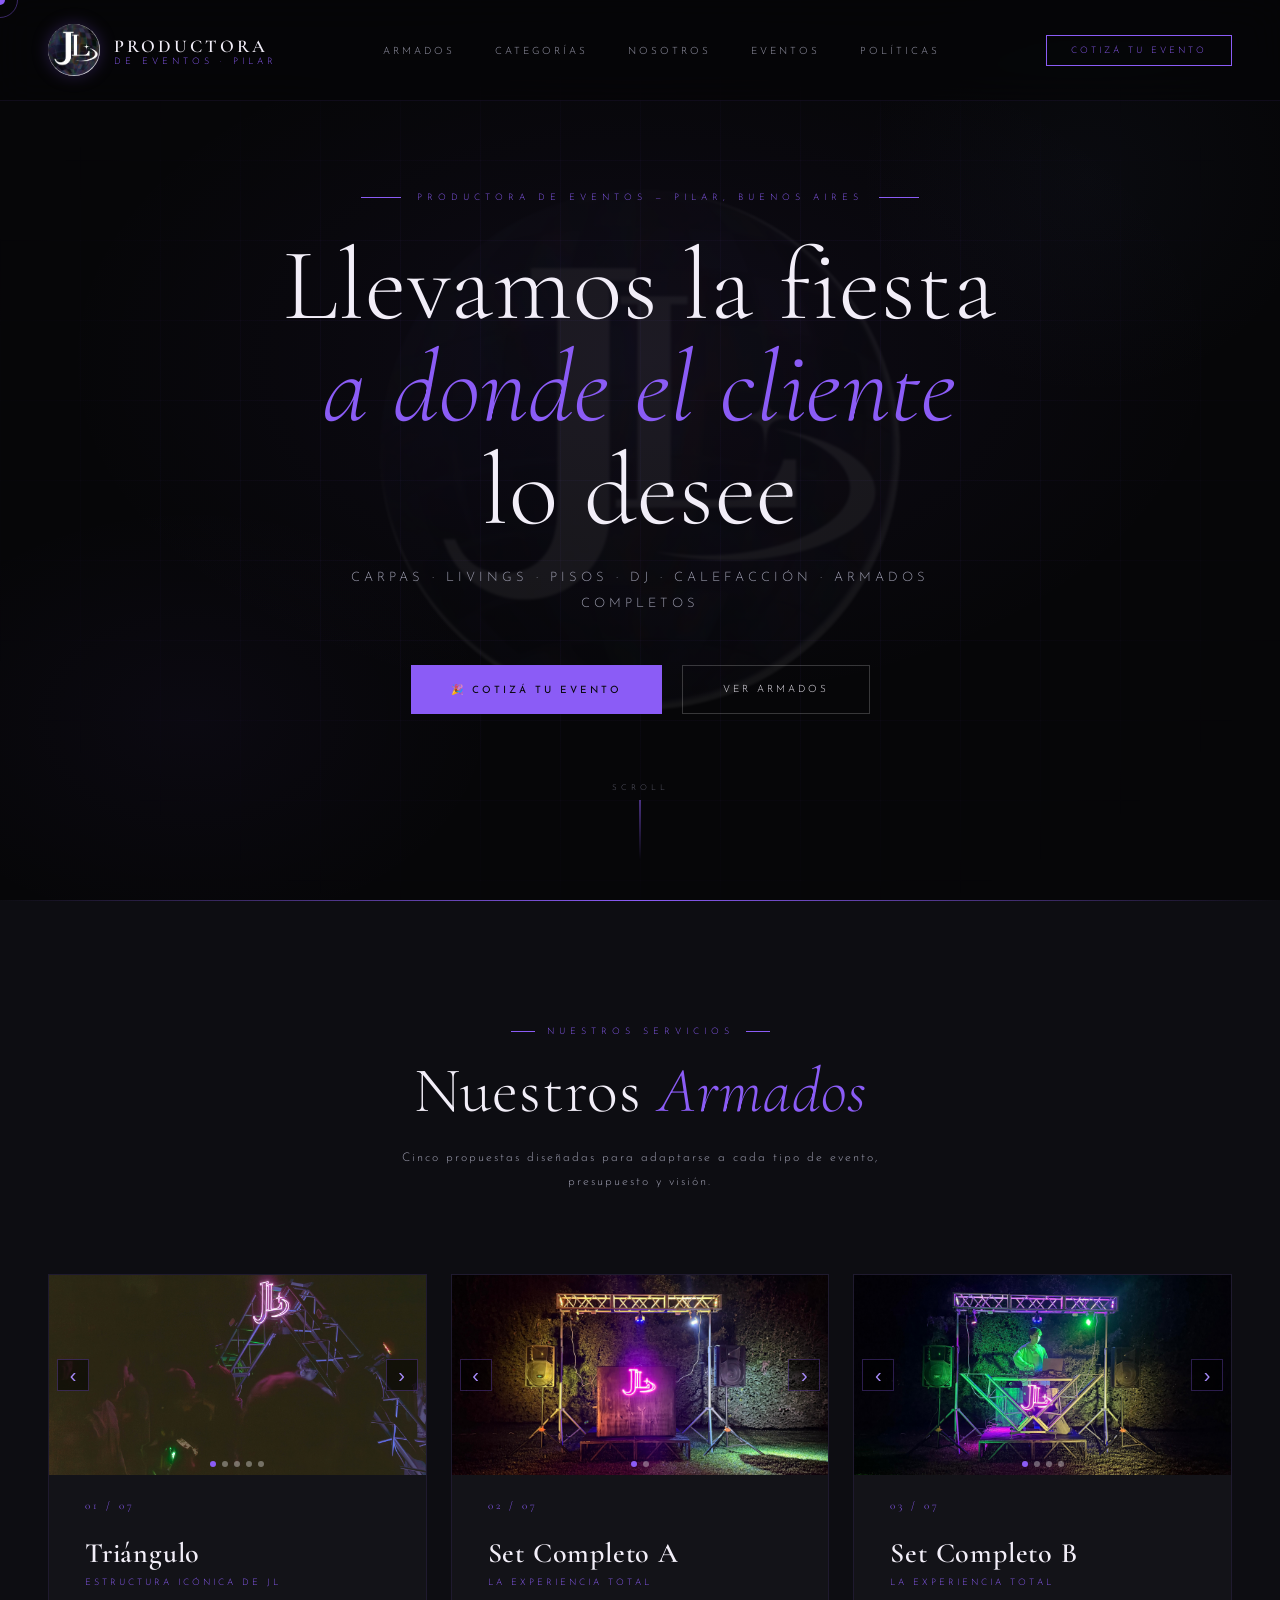
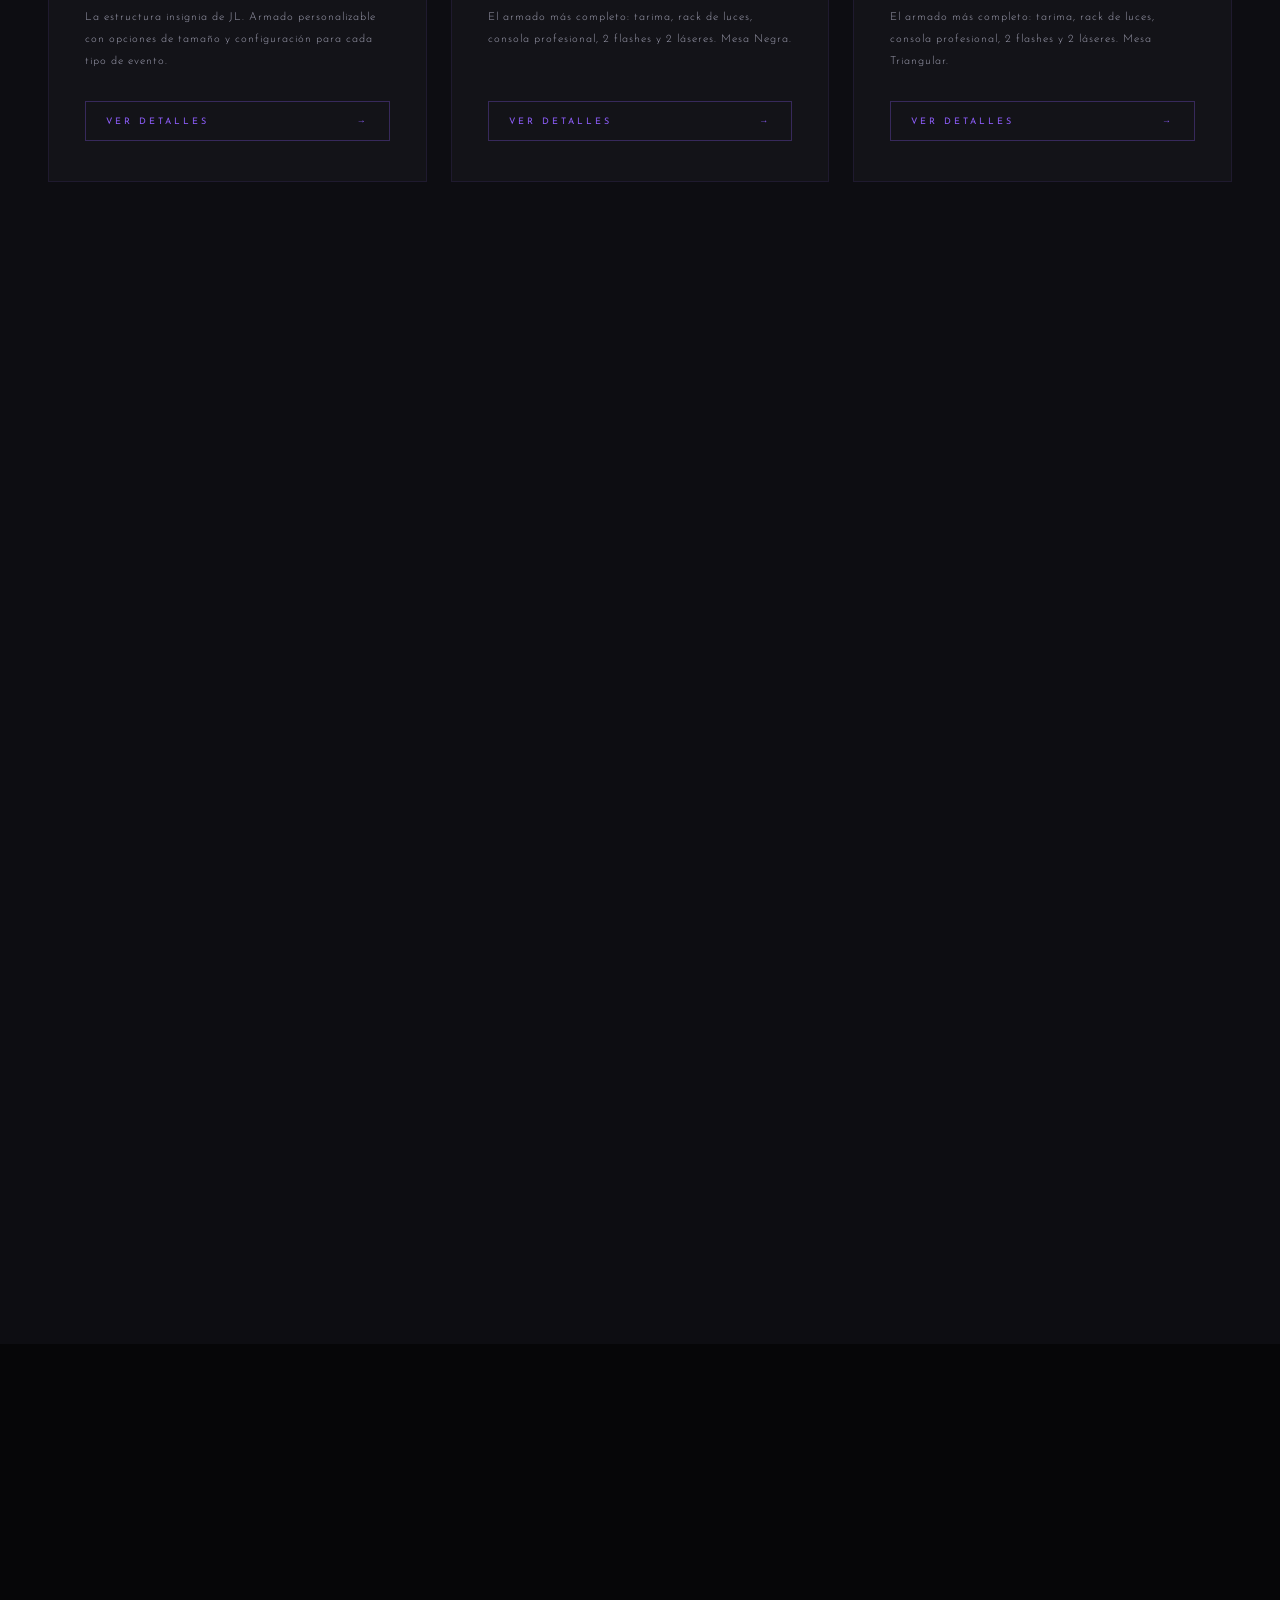
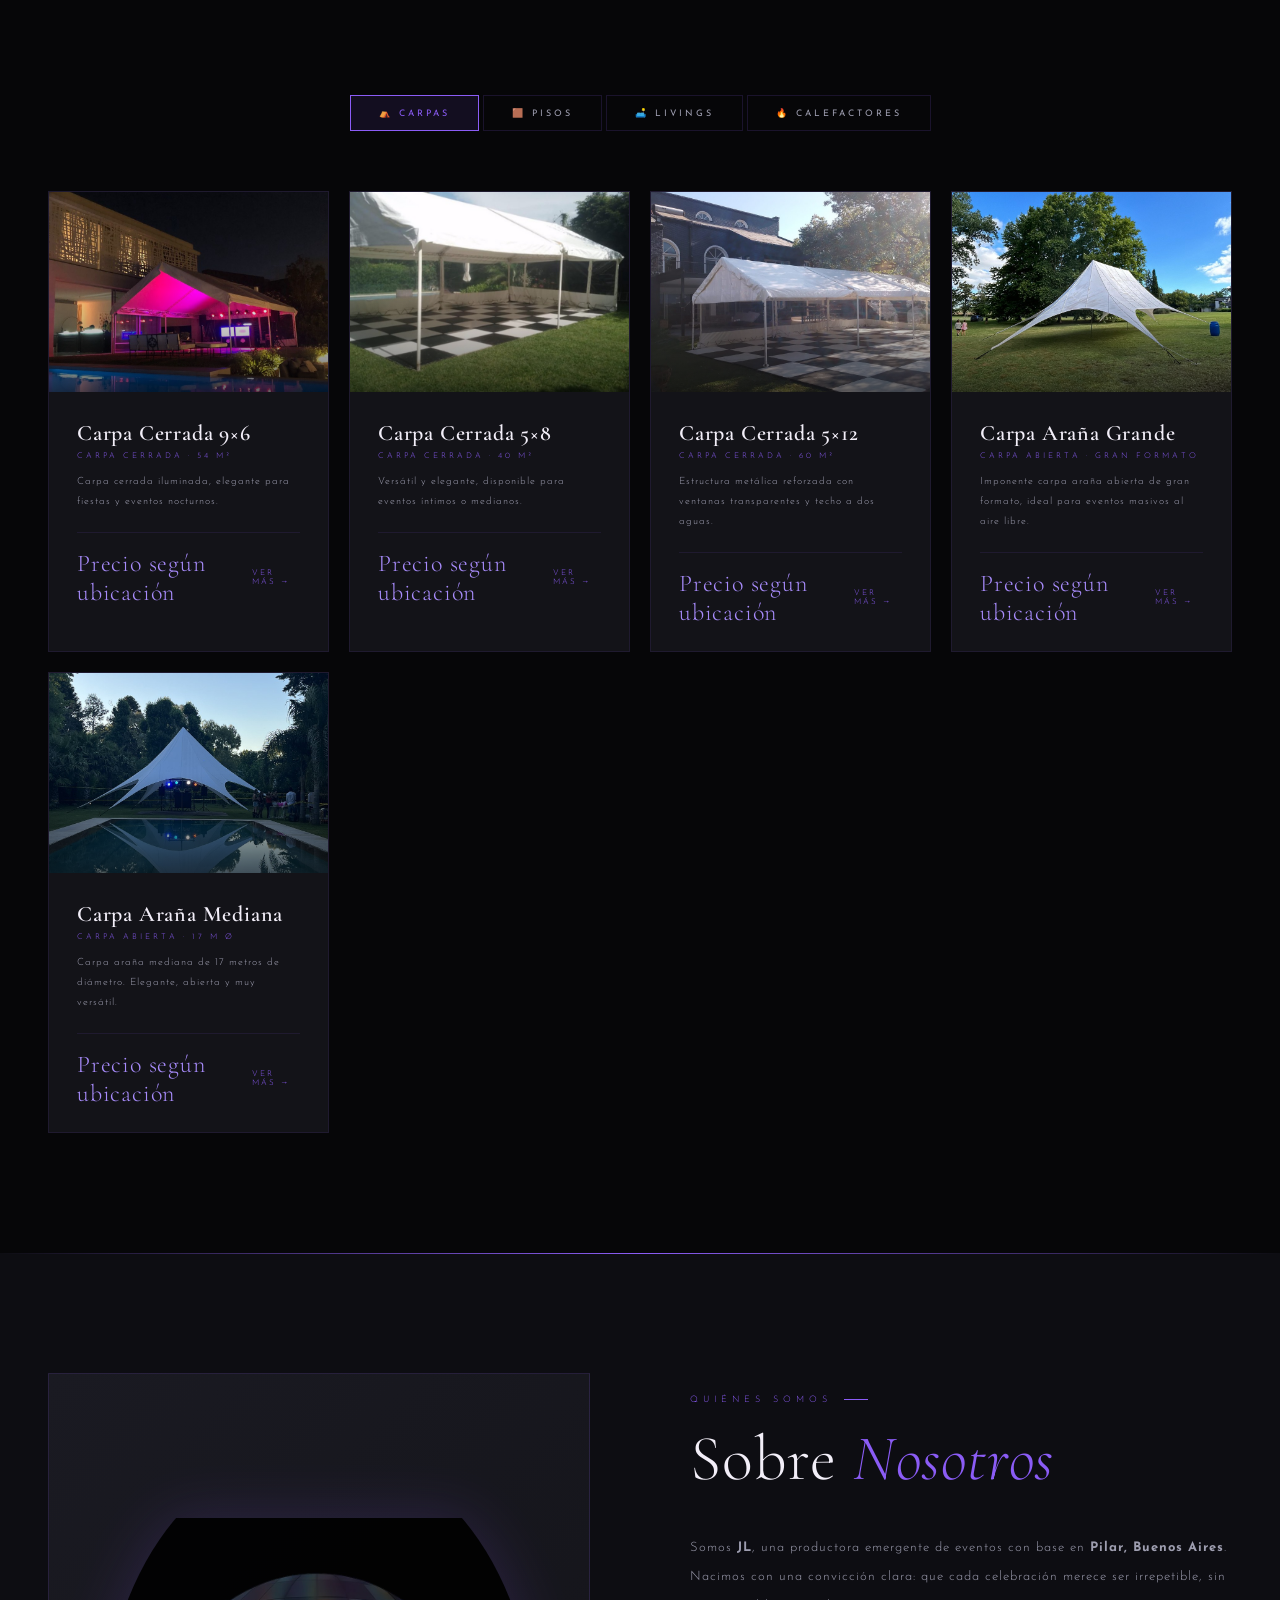
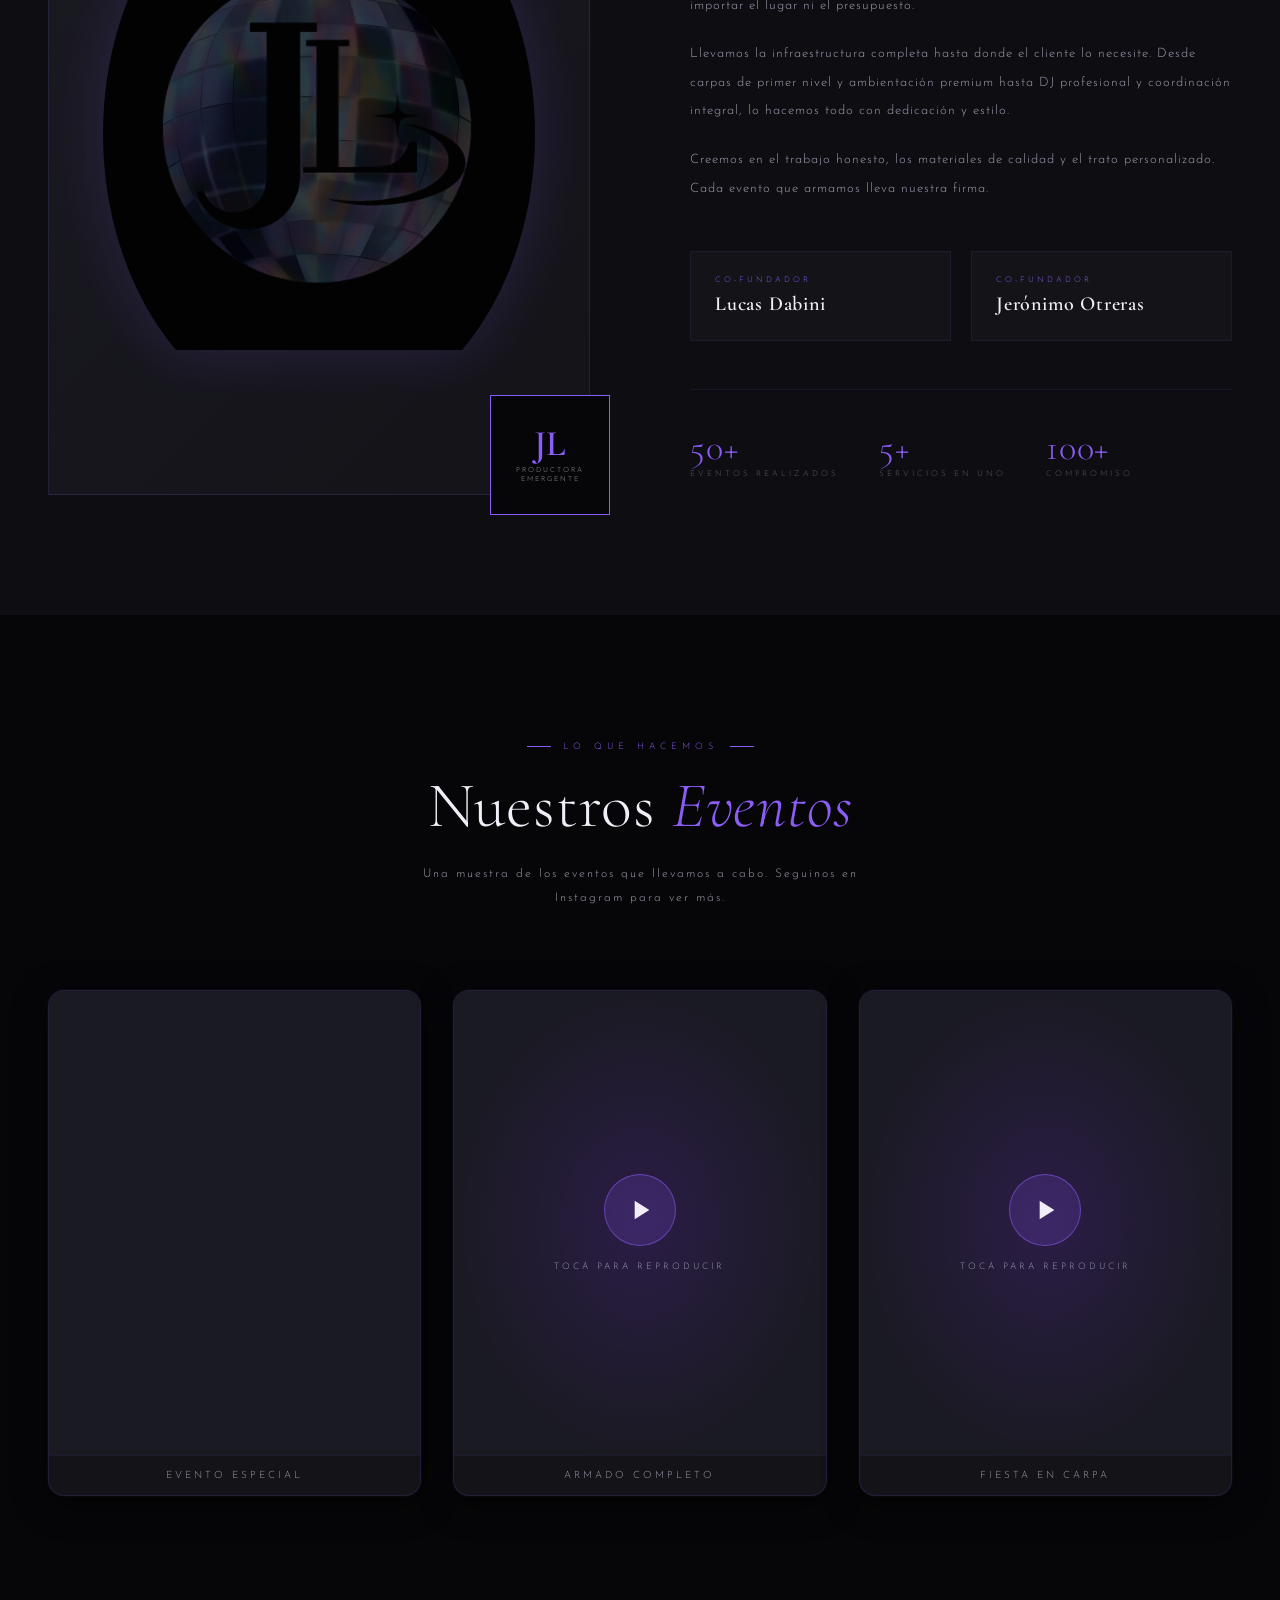
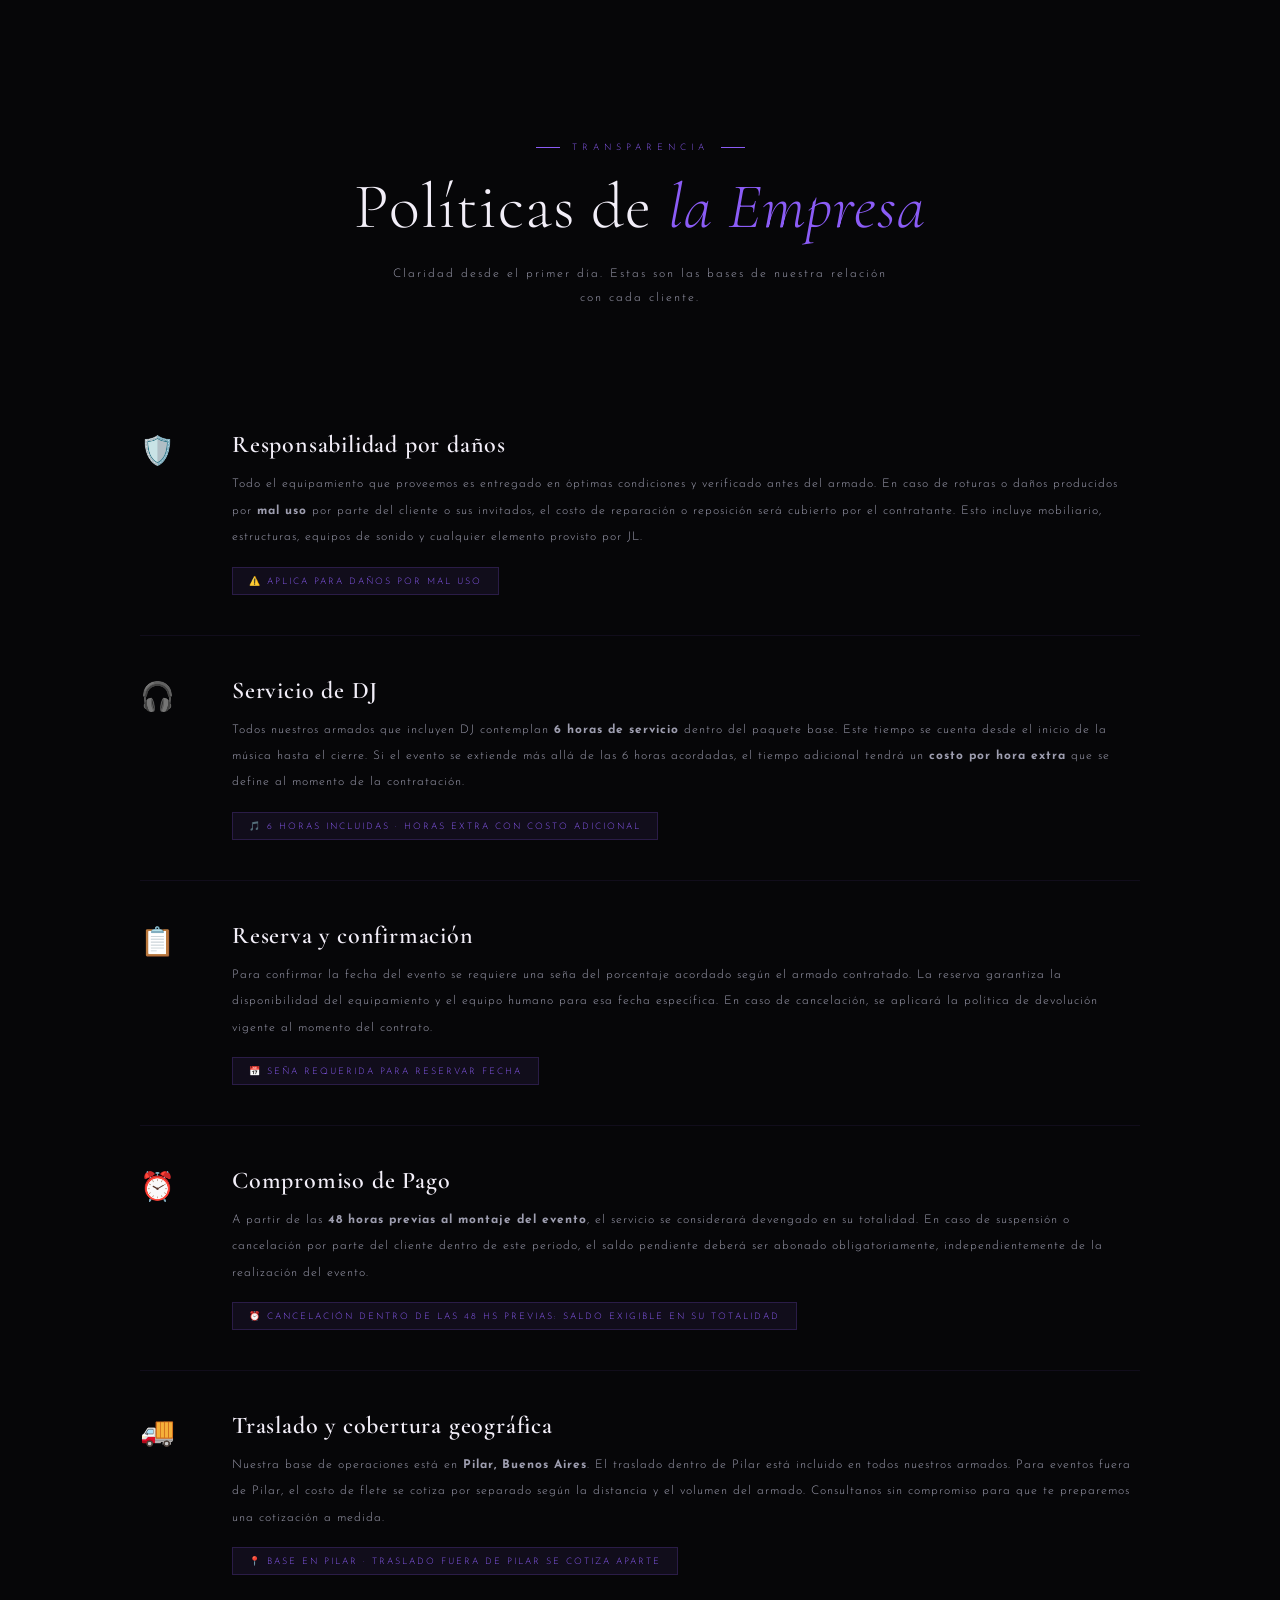
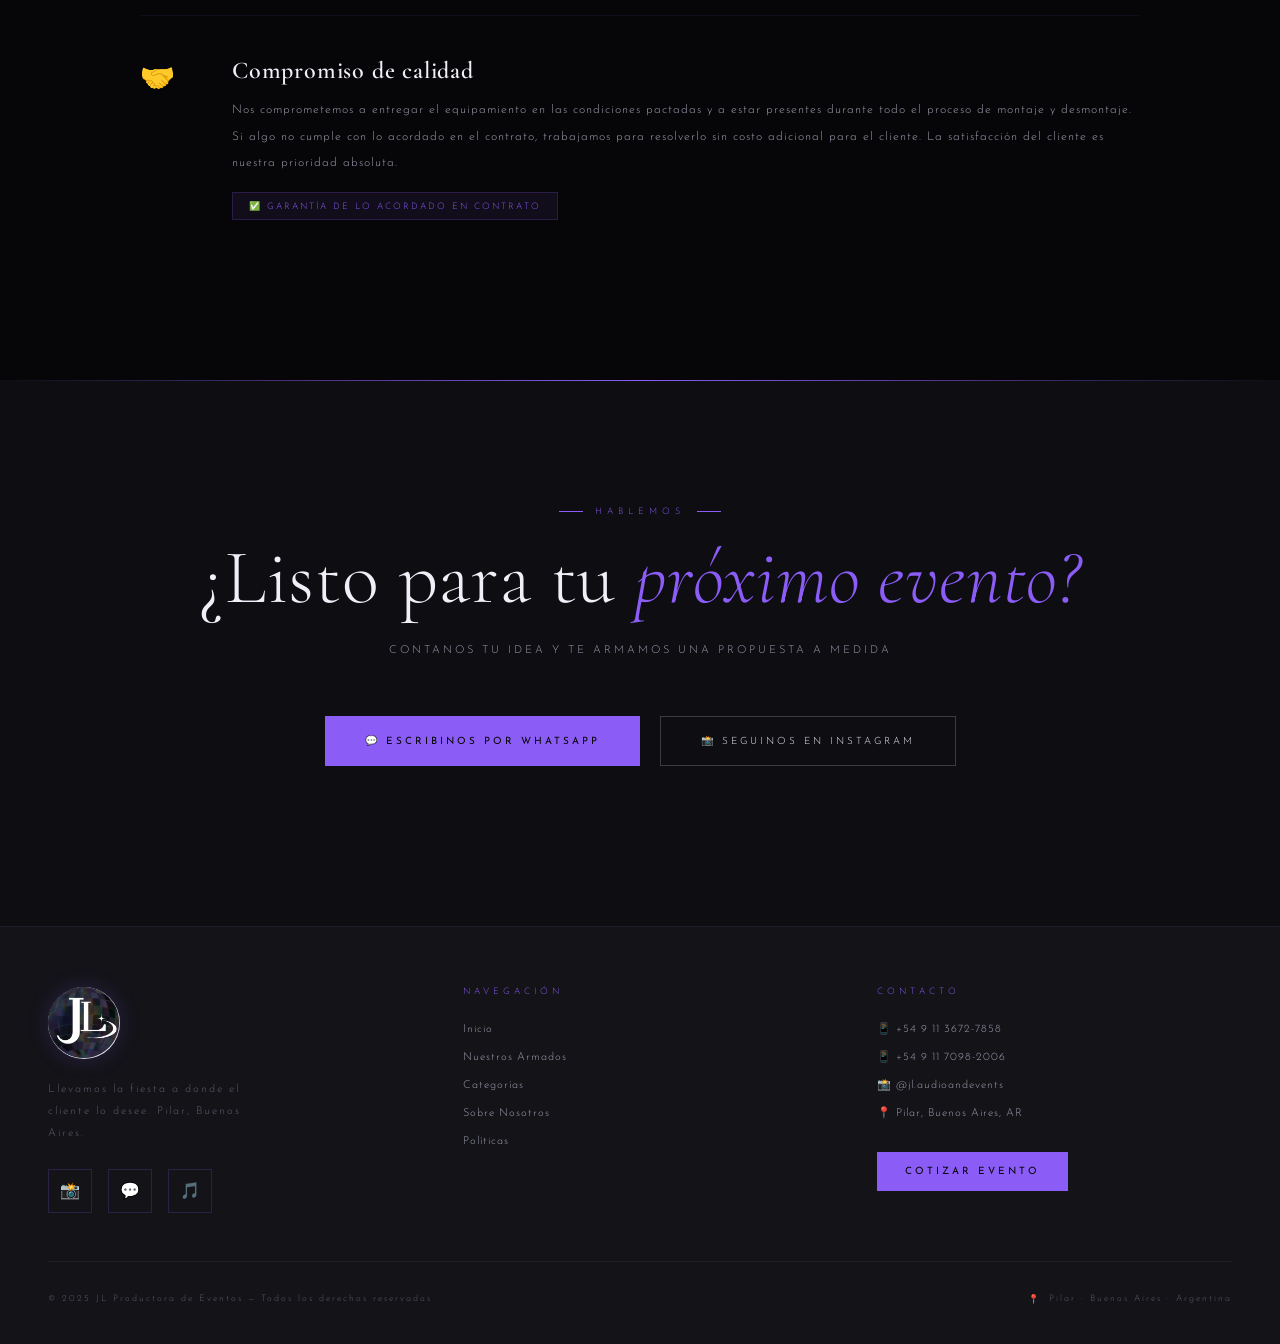
==== index.html @ 9664c076 "feat: seo optimization, sitemap generation and google verification" ====
<!DOCTYPE html>
<html lang="es">
<head>
  <meta charset="UTF-8" />
  <meta name="viewport" content="width=device-width, initial-scale=1.0" />
  <meta name="description" content="Organización de eventos en Pilar. Sonido profesional, iluminación, DJ y estructuras para fiestas inolvidables." />
  <meta name="keywords" content="productora de eventos, Pilar, Buenos Aires, carpas, DJ, living, calefactores, fiestas" />
  <meta property="og:title" content="JL Productora de Eventos | Fiestas y Sonido en Pilar" />
  <meta property="og:description" content="Organización de eventos en Pilar. Sonido profesional, iluminación, DJ y estructuras para fiestas inolvidables." />
  <meta property="og:type" content="website" />
  <meta property="og:url" content="https://jlaudioandevents.com/" />
  <meta property="og:image" content="https://jlaudioandevents.com/img/og-preview.jpg" />
  <meta property="og:image:width" content="1200" />
  <meta property="og:image:height" content="630" />
  <meta name="twitter:card" content="summary_large_image" />
  <meta name="twitter:image" content="https://jlaudioandevents.com/img/og-preview.jpg" />
  <meta name="google-site-verification" content="Pouq21PwUODAIRQcYSTNhuQOca0n02XC1f" />
  <title>JL Productora de Eventos | Fiestas y Sonido en Pilar</title>
  <!-- Google tag (gtag.js) -->
  <script async src="https://www.googletagmanager.com/gtag/js?id=G-D04KGLCH8K"></script>
  <script>
    window.dataLayer = window.dataLayer || [];
    function gtag(){dataLayer.push(arguments);}
    gtag('js', new Date());
    gtag('config', 'G-D04KGLCH8K');
  </script>
  <link rel="stylesheet" href="css/styles.css" />
  <link rel="icon" type="image/svg+xml" href="data:image/svg+xml,<svg xmlns='http://www.w3.org/2000/svg' viewBox='0 0 100 100'><text y='.9em' font-size='90'>🎊</text></svg>" />
</head>
<body>

  <!-- CURSOR -->
  <div class="cursor" aria-hidden="true"></div>
  <div class="cursor-follower" aria-hidden="true"></div>

  <!-- MOBILE MENU -->
  <nav class="mobile-menu" id="mobile-menu" role="navigation" aria-label="Menú móvil">
    <a href="#armados">Armados</a>
    <a href="#categorias">Categorías</a>
    <a href="#about">Nosotros</a>
    <a href="#eventos">Eventos</a>
    <a href="#politicas">Políticas</a>
    <a href="#contacto">Contacto</a>
  </nav>

  <!-- NAV -->
  <nav role="navigation" aria-label="Navegación principal">
    <a href="#hero" class="nav-logo" aria-label="JL Productora - Inicio">
      <img src="img/logo.png" alt="JL Productora de Eventos" class="nav-logo-img" />
      <div class="logo-text">
        <span>Productora</span>
        <span>de eventos · Pilar</span>
      </div>
    </a>
    <ul class="nav-links" role="list">
      <li><a href="#armados">Armados</a></li>
      <li><a href="#categorias">Categorías</a></li>
      <li><a href="#about">Nosotros</a></li>
      <li><a href="#eventos">Eventos</a></li>
      <li><a href="#politicas">Políticas</a></li>
    </ul>
    <a href="https://wa.me/5491136727858?text=Hola%20Lucas%2C%20quiero%20consultar%20sobre%20sus%20servicios"
       target="_blank" rel="noopener noreferrer"
       class="nav-cta"
       aria-label="Contactar por WhatsApp">
      Cotizá tu evento
    </a>
    <button class="hamburger" id="hamburger" aria-label="Abrir menú" aria-expanded="false">
      <span></span>
      <span></span>
      <span></span>
    </button>
  </nav>

  <!-- ===== HERO ===== -->
  <section id="hero" role="banner">
    <div class="hero-bg" aria-hidden="true"></div>
    <div class="hero-grid" aria-hidden="true"></div>
    <div class="hero-logo-orb" aria-hidden="true">
      <img src="img/logo.png" alt="" />
    </div>
    <div class="hero-content">
      <div class="hero-eyebrow" aria-label="Productora de Eventos — Pilar, Buenos Aires">
        Productora de Eventos — Pilar, Buenos Aires
      </div>
      <h1 class="hero-title">
        Llevamos la fiesta
        <em>a donde el cliente</em>
        lo desee
      </h1>
      <p class="hero-subtitle">
        Carpas · Livings · Pisos · DJ · Calefacción · Armados completos
      </p>
      <div class="hero-actions">
        <a href="https://wa.me/5491136727858?text=Hola%20Lucas%2C%20quiero%20cotizar%20un%20evento"
           target="_blank" rel="noopener noreferrer"
           class="btn-primary"
           aria-label="Cotizar mi evento por WhatsApp">
          <span>🎉 Cotizá tu evento</span>
        </a>
        <a href="#armados" class="btn-secondary" aria-label="Ver nuestros armados">
          <span>Ver armados</span>
        </a>
      </div>
    </div>
    <div class="hero-scroll" aria-hidden="true">
      <span>Scroll</span>
      <div class="scroll-line"></div>
    </div>
  </section>

  <!-- ===== ARMADOS ===== -->
  <section id="armados" aria-labelledby="armados-title">
    <div class="section-header reveal">
      <div class="section-tag" aria-hidden="true">Nuestros servicios</div>
      <h2 class="section-title" id="armados-title">
        Nuestros <em>Armados</em>
      </h2>
      <p class="section-desc">
        Cinco propuestas diseñadas para adaptarse a cada tipo de evento, presupuesto y visión.
      </p>
    </div>
    <div class="armados-grid" id="armados-grid" role="list">
      <!-- JS renderiza las cards -->
    </div>
  </section>

  <!-- ===== CATEGORIAS ===== -->
  <section id="categorias" aria-labelledby="categorias-title">
    <div class="section-header reveal">
      <div class="section-tag" aria-hidden="true">Infraestructura</div>
      <h2 class="section-title" id="categorias-title">
        Nuestras <em>Categorías</em>
      </h2>
      <p class="section-desc">
        Equipamiento de primera línea para cada necesidad de tu evento.
      </p>
    </div>

    <div class="categorias-tabs" role="tablist" aria-label="Categorías de productos">
      <button class="cat-tab active" data-target="panel-carpas" role="tab" aria-selected="true" aria-controls="panel-carpas">
        ⛺ Carpas
      </button>
      <button class="cat-tab" data-target="panel-pisos" role="tab" aria-selected="false" aria-controls="panel-pisos">
        🟫 Pisos
      </button>
      <button class="cat-tab" data-target="panel-livings" role="tab" aria-selected="false" aria-controls="panel-livings">
        🛋️ Livings
      </button>
      <button class="cat-tab" data-target="panel-calefactores" role="tab" aria-selected="false" aria-controls="panel-calefactores">
        🔥 Calefactores
      </button>
    </div>

    <!-- Carpas -->
    <div class="cat-panel active" id="panel-carpas" role="tabpanel" aria-labelledby="tab-carpas">
      <div class="carpas-grid" id="carpas-grid" role="list">
        <!-- JS renderiza -->
      </div>
    </div>

    <!-- Pisos -->
    <div class="cat-panel" id="panel-pisos" role="tabpanel" aria-labelledby="tab-pisos">
      <div class="cat-grid-simple" id="pisos-grid" role="list">
        <!-- JS renderiza -->
      </div>
    </div>

    <!-- Livings -->
    <div class="cat-panel" id="panel-livings" role="tabpanel" aria-labelledby="tab-livings">
      <div class="cat-grid-simple" id="livings-grid" role="list">
        <!-- JS renderiza -->
      </div>
    </div>

    <!-- Calefactores -->
    <div class="cat-panel" id="panel-calefactores" role="tabpanel" aria-labelledby="tab-calefactores">
      <div class="cat-grid-simple" id="calefactores-grid" role="list">
        <!-- JS renderiza -->
      </div>
    </div>
  </section>

  <!-- ===== ABOUT ===== -->
  <section id="about" aria-labelledby="about-title">
    <div class="about-container">
      <div class="about-visual reveal">
        <div class="about-frame">
          <img src="img/logo_about.png" alt="JL Productora de Eventos" class="about-logo-img" />
        </div>
        <div class="about-badge" aria-label="Productora emergente">
          <div class="about-badge-num">JL</div>
          <div class="about-badge-text">Productora<br>Emergente</div>
        </div>
      </div>

      <div class="about-content">
        <div class="section-header reveal">
          <div class="section-tag">Quiénes somos</div>
          <h2 class="section-title" id="about-title">
            Sobre <em>Nosotros</em>
          </h2>
        </div>

        <p class="about-text reveal">
          Somos <strong>JL</strong>, una productora emergente de eventos con base en
          <strong>Pilar, Buenos Aires</strong>. Nacimos con una convicción clara: que cada celebración merece
          ser irrepetible, sin importar el lugar ni el presupuesto.
        </p>
        <p class="about-text reveal">
          Llevamos la infraestructura completa hasta donde el cliente lo necesite. Desde carpas de primer nivel
          y ambientación premium hasta DJ profesional y coordinación integral, lo hacemos todo con dedicación y estilo.
        </p>
        <p class="about-text reveal">
          Creemos en el trabajo honesto, los materiales de calidad y el trato personalizado. Cada evento que armamos
          lleva nuestra firma.
        </p>

        <div class="about-founders reveal">
          <div class="founder-card">
            <div class="founder-role">Co-fundador</div>
            <div class="founder-name">Lucas Dabini</div>
          </div>
          <div class="founder-card">
            <div class="founder-role">Co-fundador</div>
            <div class="founder-name">Jerónimo Otreras</div>
          </div>
        </div>

        <div class="about-stats reveal">
          <div class="stat-item">
            <div class="stat-num" data-count="50">50+</div>
            <div class="stat-label">Eventos realizados</div>
          </div>
          <div class="stat-item">
            <div class="stat-num" data-count="5">5</div>
            <div class="stat-label">Servicios en uno</div>
          </div>
          <div class="stat-item">
            <div class="stat-num" data-count="100">100%</div>
            <div class="stat-label">Compromiso</div>
          </div>
        </div>
      </div>
    </div>
  </section>

  <!-- ===== NUESTROS EVENTOS ===== -->
  <section id="eventos" aria-labelledby="eventos-title">
    <div class="section-header reveal">
      <div class="section-tag" aria-hidden="true">Lo que hacemos</div>
      <h2 class="section-title" id="eventos-title">
        Nuestros <em>Eventos</em>
      </h2>
      <p class="section-desc">
        Una muestra de los eventos que llevamos a cabo. Seguinos en Instagram para ver más.
      </p>
    </div>

    <div class="eventos-grid">

      <!-- Card 1: carga automática -->
      <div class="evento-card reveal">
        <div class="evento-embed-wrapper">
          <blockquote
            class="instagram-media"
            data-instgrm-permalink="https://www.instagram.com/p/DWsDzdrjOJ0/"
            data-instgrm-version="14"
          ></blockquote>
        </div>
        <p class="evento-caption">Evento especial</p>
      </div>

      <!-- Card 2: click para cargar (TikTok) -->
      <div class="evento-card reveal">
        <div class="evento-embed-wrapper"
             data-embed-type="tiktok"
             data-embed-cite="https://www.tiktok.com/@jl.audioandevents/video/7593397838764084501"
             data-embed-video-id="7593397838764084501">
          <div class="evento-overlay" role="button" tabindex="0" aria-label="Reproducir video">
            <div class="evento-play-btn">
              <svg viewBox="0 0 24 24" fill="currentColor" width="32" height="32" aria-hidden="true"><path d="M8 5v14l11-7z"/></svg>
            </div>
            <span class="evento-overlay-hint">Tocá para reproducir</span>
          </div>
        </div>
        <p class="evento-caption">Armado completo</p>
      </div>

      <!-- Card 3: click para cargar (TikTok) -->
      <div class="evento-card reveal">
        <div class="evento-embed-wrapper"
             data-embed-type="tiktok"
             data-embed-cite="https://www.tiktok.com/@jl.audioandevents/video/7574028726971747604"
             data-embed-video-id="7574028726971747604">
          <div class="evento-overlay" role="button" tabindex="0" aria-label="Reproducir video">
            <div class="evento-play-btn">
              <svg viewBox="0 0 24 24" fill="currentColor" width="32" height="32" aria-hidden="true"><path d="M8 5v14l11-7z"/></svg>
            </div>
            <span class="evento-overlay-hint">Tocá para reproducir</span>
          </div>
        </div>
        <p class="evento-caption">Fiesta en carpa</p>
      </div>

    </div>

    <script>
      (function() {
        if (window.instgrm) {
          window.instgrm.Embeds.process();
        } else {
          var s = document.createElement('script');
          s.async = true;
          s.src = 'https://www.instagram.com/embed.js';
          s.onload = function() { if (window.instgrm) window.instgrm.Embeds.process(); };
          document.body.appendChild(s);
        }
      })();
    </script>
  </section>

  <!-- ===== POLÍTICAS ===== -->
  <section id="politicas" aria-labelledby="politicas-title">
    <div class="section-header reveal">
      <div class="section-tag" aria-hidden="true">Transparencia</div>
      <h2 class="section-title" id="politicas-title">
        Políticas de <em>la Empresa</em>
      </h2>
      <p class="section-desc">
        Claridad desde el primer día. Estas son las bases de nuestra relación con cada cliente.
      </p>
    </div>

    <div class="politicas-container">

      <div class="politica-item reveal">
        <div class="politica-icon" aria-hidden="true">🛡️</div>
        <div>
          <div class="politica-title">Responsabilidad por daños</div>
          <p class="politica-desc">
            Todo el equipamiento que proveemos es entregado en óptimas condiciones y verificado antes del armado.
            En caso de roturas o daños producidos por <strong>mal uso</strong> por parte del cliente o sus invitados,
            el costo de reparación o reposición será cubierto por el contratante. Esto incluye mobiliario, estructuras,
            equipos de sonido y cualquier elemento provisto por JL.
          </p>
          <div class="politica-highlight">⚠️ Aplica para daños por mal uso</div>
        </div>
      </div>

      <div class="politica-item reveal">
        <div class="politica-icon" aria-hidden="true">🎧</div>
        <div>
          <div class="politica-title">Servicio de DJ</div>
          <p class="politica-desc">
            Todos nuestros armados que incluyen DJ contemplan <strong>6 horas de servicio</strong> dentro del paquete base.
            Este tiempo se cuenta desde el inicio de la música hasta el cierre. Si el evento se extiende más allá
            de las 6 horas acordadas, el tiempo adicional tendrá un <strong>costo por hora extra</strong> que
            se define al momento de la contratación.
          </p>
          <div class="politica-highlight">🎵 6 horas incluidas · Horas extra con costo adicional</div>
        </div>
      </div>

      <div class="politica-item reveal">
        <div class="politica-icon" aria-hidden="true">📋</div>
        <div>
          <div class="politica-title">Reserva y confirmación</div>
          <p class="politica-desc">
            Para confirmar la fecha del evento se requiere una seña del porcentaje acordado según el armado contratado.
            La reserva garantiza la disponibilidad del equipamiento y el equipo humano para esa fecha específica.
            En caso de cancelación, se aplicará la política de devolución vigente al momento del contrato.
          </p>
          <div class="politica-highlight">📅 Seña requerida para reservar fecha</div>
        </div>
      </div>

      <div class="politica-item reveal">
        <div class="politica-icon" aria-hidden="true">⏰</div>
        <div>
          <div class="politica-title">Compromiso de Pago</div>
          <p class="politica-desc">
            A partir de las <strong>48 horas previas al montaje del evento</strong>, el servicio se considerará
            devengado en su totalidad. En caso de suspensión o cancelación por parte del cliente dentro de este
            periodo, el saldo pendiente deberá ser abonado obligatoriamente, independientemente de la
            realización del evento.
          </p>
          <div class="politica-highlight">⏰ Cancelación dentro de las 48 hs previas: saldo exigible en su totalidad</div>
        </div>
      </div>

      <div class="politica-item reveal">
        <div class="politica-icon" aria-hidden="true">🚚</div>
        <div>
          <div class="politica-title">Traslado y cobertura geográfica</div>
          <p class="politica-desc">
            Nuestra base de operaciones está en <strong>Pilar, Buenos Aires</strong>. El traslado dentro
            de Pilar está incluido en todos nuestros armados. Para eventos fuera de Pilar,
            el costo de flete se cotiza por separado según la distancia y el volumen del armado.
            Consultanos sin compromiso para que te preparemos una cotización a medida.
          </p>
          <div class="politica-highlight">📍 Base en Pilar · Traslado fuera de Pilar se cotiza aparte</div>
        </div>
      </div>

      <div class="politica-item reveal">
        <div class="politica-icon" aria-hidden="true">🤝</div>
        <div>
          <div class="politica-title">Compromiso de calidad</div>
          <p class="politica-desc">
            Nos comprometemos a entregar el equipamiento en las condiciones pactadas y a estar presentes durante
            todo el proceso de montaje y desmontaje. Si algo no cumple con lo acordado en el contrato,
            trabajamos para resolverlo sin costo adicional para el cliente. La satisfacción del cliente es
            nuestra prioridad absoluta.
          </p>
          <div class="politica-highlight">✅ Garantía de lo acordado en contrato</div>
        </div>
      </div>

    </div>
  </section>

  <!-- ===== CONTACTO ===== -->
  <section id="contacto" aria-labelledby="contacto-title">
    <div class="section-tag" style="justify-content: center; display: inline-flex; width: 100%; margin-bottom: 20px;" aria-hidden="true">
      Hablemos
    </div>
    <h2 class="contacto-title" id="contacto-title">
      ¿Listo para tu
      <em>próximo evento?</em>
    </h2>
    <p class="contacto-subtitle">
      Contanos tu idea y te armamos una propuesta a medida
    </p>
    <div class="contacto-actions">
      <a href="https://wa.me/5491136727858?text=Hola%20Lucas%2C%20quiero%20cotizar%20un%20evento%20con%20JL%20Productora"
         target="_blank" rel="noopener noreferrer"
         class="btn-primary"
         aria-label="Escribirnos por WhatsApp">
        <span>💬 Escribinos por WhatsApp</span>
      </a>
      <a href="https://www.instagram.com/jl.audioandevents?igsh=MWVhYTFyN3FiNnB4aQ%3D%3D&utm_source=qr"
         target="_blank" rel="noopener noreferrer"
         class="btn-secondary"
         aria-label="Seguirnos en Instagram">
        <span>📸 Seguinos en Instagram</span>
      </a>
    </div>
  </section>

  <!-- ===== FOOTER ===== -->
  <footer role="contentinfo">
    <div class="footer-inner">
      <div class="footer-top">
        <div class="footer-brand">
          <img src="img/logo.png" alt="JL Productora de Eventos" class="footer-logo-img" />
          <p class="footer-tagline">
            Llevamos la fiesta a donde el cliente lo desee.
            Pilar, Buenos Aires.
          </p>
          <div class="footer-social" style="margin-top: 24px;">
            <a href="https://www.instagram.com/jl.audioandevents?igsh=MWVhYTFyN3FiNnB4aQ%3D%3D&utm_source=qr"
               target="_blank" rel="noopener noreferrer"
               class="social-link"
               aria-label="Instagram de JL Productora">
              📸
            </a>
            <a href="https://wa.me/5491136727858?text=Hola%20Lucas%2C%20me%20gustar%C3%ADa%20consultar%20sobre%20sus%20servicios"
               target="_blank" rel="noopener noreferrer"
               class="social-link"
               aria-label="WhatsApp de JL Productora">
              💬
            </a>
            <a href="https://www.tiktok.com/"
               target="_blank" rel="noopener noreferrer"
               class="social-link"
               aria-label="TikTok de JL Productora">
              🎵
            </a>
          </div>
        </div>

        <div>
          <div class="footer-col-title">Navegación</div>
          <ul class="footer-links" role="list">
            <li><a href="#hero">Inicio</a></li>
            <li><a href="#armados">Nuestros Armados</a></li>
            <li><a href="#categorias">Categorías</a></li>
            <li><a href="#about">Sobre Nosotros</a></li>
            <li><a href="#politicas">Políticas</a></li>
          </ul>
        </div>

        <div>
          <div class="footer-col-title">Contacto</div>
          <ul class="footer-links" role="list">
            <li>
              <a href="https://wa.me/5491136727858?text=Hola%20Lucas%2C%20quiero%20consultar"
                 target="_blank" rel="noopener noreferrer">
                📱 +54 9 11 3672-7858
              </a>
            </li>
            <li>
              <a href="https://wa.me/5491170982006?text=Hola%2C%20quiero%20consultar%20sobre%20JL%20Productora"
                 target="_blank" rel="noopener noreferrer">
                📱 +54 9 11 7098-2006
              </a>
            </li>
            <li>
              <a href="https://www.instagram.com/jl.audioandevents?igsh=MWVhYTFyN3FiNnB4aQ%3D%3D&utm_source=qr" target="_blank" rel="noopener noreferrer">
                📸 @jl.audioandevents
              </a>
            </li>
            <li>
              <a href="#contacto">
                📍 Pilar, Buenos Aires, AR
              </a>
            </li>
          </ul>
          <div style="margin-top: 32px;">
            <a href="https://wa.me/5491136727858?text=Hola%20Lucas%2C%20quiero%20cotizar%20un%20evento"
               target="_blank" rel="noopener noreferrer"
               class="btn-primary"
               style="display: inline-flex; padding: 14px 28px;"
               aria-label="Cotizar evento por WhatsApp">
              <span>Cotizar evento</span>
            </a>
          </div>
        </div>
      </div>

      <div class="footer-bottom">
        <div class="footer-copy">
          © 2025 JL Productora de Eventos — Todos los derechos reservados
        </div>
        <div class="footer-location">
          <span>📍</span>
          <span>Pilar · Buenos Aires · Argentina</span>
        </div>
      </div>
    </div>
  </footer>

  <!-- ===== MODAL ===== -->
  <div class="modal-overlay" id="modal-overlay" role="dialog" aria-modal="true" aria-labelledby="modal-title">
    <div class="modal">
      <div class="modal-header">
        <button class="modal-close" id="modal-close" aria-label="Cerrar modal">✕</button>
        <div class="modal-tag" id="modal-tag">Detalle</div>
        <div class="modal-title" id="modal-title">Nombre del armado</div>
        <div class="modal-price" id="modal-price">Consultar</div>
      </div>
      <div id="modal-media" style="display:none;">
        <img id="modal-img" src="" alt="" style="width:100%;max-height:340px;object-fit:contain;background:#111;" loading="lazy" />
        <div id="modal-slider" class="modal-slider" style="display:none;">
          <div class="modal-slider-track" id="modal-slider-track"></div>
          <button class="modal-slider-btn modal-slider-prev" id="modal-slider-prev" aria-label="Foto anterior">‹</button>
          <button class="modal-slider-btn modal-slider-next" id="modal-slider-next" aria-label="Foto siguiente">›</button>
          <div class="modal-slider-dots" id="modal-slider-dots"></div>
        </div>
      </div>
      <div class="modal-body">
        <div class="modal-section-title">Incluye</div>
        <ul class="modal-items" id="modal-items-list"></ul>
        <div class="modal-note" id="modal-note"></div>
        <a href="#" id="modal-wa-btn" target="_blank" rel="noopener noreferrer" class="modal-wa-btn">
          <span class="wa-icon">💬</span>
          <span>Consultar por WhatsApp</span>
        </a>
      </div>
    </div>
  </div>

  <!-- ===== LIGHTBOX ===== -->
  <div id="lightbox" class="lightbox-overlay" role="dialog" aria-modal="true" aria-label="Imagen ampliada">
    <button class="lightbox-close" id="lightbox-close" aria-label="Cerrar">✕</button>
    <img id="lightbox-img" src="" alt="" class="lightbox-img" />
    <video id="lightbox-video" class="lightbox-video" muted playsinline controls controlsList="novolume nodownload" style="display:none;"></video>
  </div>

  <script src="js/main.js"></script>
</body>
</html>
---- css/styles.css ----
/* ===== JL PRODUCTORA — CSS LUXURY DARK THEME ===== */

@import url('https://fonts.googleapis.com/css2?family=Cormorant+Garamond:ital,wght@0,300;0,400;0,600;0,700;1,300;1,400&family=Josefin+Sans:wght@100;200;300;400&family=Playfair+Display:ital,wght@0,700;1,400&display=swap');

/* ===== VARIABLES ===== */
:root {
  --gold: #8B5CF6;
  --gold-light: #A78BFA;
  --gold-dark: #6D28D9;
  --black: #060608;
  --dark: #0D0D12;
  --dark-2: #131318;
  --dark-3: #1A1A22;
  --gray: #5E5E6E;
  --gray-light: #9E9EB0;
  --white: #F2EEF8;
  --white-pure: #FFFFFF;
  --accent: #7B6FA0;
  --font-display: 'Cormorant Garamond', serif;
  --font-body: 'Josefin Sans', sans-serif;
  --font-accent: 'Playfair Display', serif;
  --transition: cubic-bezier(0.25, 0.46, 0.45, 0.94);
  --shadow-gold: 0 0 40px rgba(139, 92, 246, 0.2);
  --shadow-dark: 0 20px 60px rgba(0, 0, 0, 0.7);
  --shadow-purple: 0 0 60px rgba(139, 92, 246, 0.08);
}

/* ===== RESET ===== */
*, *::before, *::after {
  margin: 0;
  padding: 0;
  box-sizing: border-box;
}

html {
  scroll-behavior: smooth;
  font-size: 16px;
}

body {
  background: var(--black);
  color: var(--white);
  font-family: var(--font-body);
  font-weight: 300;
  letter-spacing: 0.05em;
  overflow-x: hidden;
  cursor: none;
}

/* ===== CUSTOM CURSOR ===== */
.cursor {
  position: fixed;
  width: 10px;
  height: 10px;
  background: var(--gold);
  border-radius: 50%;
  pointer-events: none;
  z-index: 10000;
  transform: translate(-50%, -50%);
  transition: transform 0.1s ease, width 0.3s ease, height 0.3s ease, opacity 0.3s ease;
}

.cursor-follower {
  position: fixed;
  width: 36px;
  height: 36px;
  border: 1px solid rgba(139, 92, 246, 0.4);
  border-radius: 50%;
  pointer-events: none;
  z-index: 9999;
  transform: translate(-50%, -50%);
  transition: left 0.12s ease, top 0.12s ease, width 0.3s ease, height 0.3s ease;
}

.cursor.hover { width: 16px; height: 16px; background: var(--gold-light); }
.cursor-follower.hover { width: 56px; height: 56px; border-color: var(--gold); }

/* ===== SCROLLBAR ===== */
::-webkit-scrollbar { width: 4px; }
::-webkit-scrollbar-track { background: var(--dark); }
::-webkit-scrollbar-thumb { background: var(--gold-dark); border-radius: 2px; }

/* ===== NAV ===== */
nav {
  position: fixed;
  top: 0;
  left: 0;
  right: 0;
  z-index: 1000;
  padding: 24px 48px;
  display: flex;
  align-items: center;
  justify-content: space-between;
  background: rgba(6, 6, 8, 0.72);
  backdrop-filter: blur(18px);
  -webkit-backdrop-filter: blur(18px);
  border-bottom: 1px solid rgba(139, 92, 246, 0.08);
  transition: all 0.4s var(--transition);
}

nav.scrolled {
  padding: 14px 48px;
  background: rgba(6, 6, 8, 0.96);
  backdrop-filter: blur(28px);
  -webkit-backdrop-filter: blur(28px);
  border-bottom: 1px solid rgba(139, 92, 246, 0.2);
  box-shadow: 0 4px 32px rgba(0, 0, 0, 0.5), 0 1px 0 rgba(139, 92, 246, 0.06);
}

.nav-logo {
  display: flex;
  align-items: center;
  gap: 14px;
  text-decoration: none;
}

.nav-logo-img {
  width: 52px;
  height: 52px;
  border-radius: 50%;
  object-fit: cover;
  display: block;
  filter: drop-shadow(0 0 8px rgba(139, 92, 246, 0.25));
  transition: filter 0.3s ease, transform 0.3s ease;
}

.nav-logo:hover .nav-logo-img {
  filter: drop-shadow(0 0 14px rgba(139, 92, 246, 0.5));
  transform: scale(1.05);
}

.footer-logo-img {
  width: 72px;
  height: 72px;
  border-radius: 50%;
  object-fit: cover;
  margin-bottom: 20px;
  display: block;
  filter: drop-shadow(0 0 10px rgba(139, 92, 246, 0.2));
}

.logo-mark {
  width: 48px;
  height: 48px;
  border: 1.5px solid var(--gold);
  display: flex;
  align-items: center;
  justify-content: center;
  font-family: var(--font-display);
  font-size: 20px;
  font-weight: 600;
  color: var(--gold);
  letter-spacing: 2px;
  position: relative;
}

.logo-mark::before {
  content: '';
  position: absolute;
  inset: 3px;
  border: 1px solid rgba(139, 92, 246, 0.2);
}

.logo-text {
  display: flex;
  flex-direction: column;
}

.logo-text span:first-child {
  font-family: var(--font-display);
  font-size: 18px;
  font-weight: 600;
  color: var(--white);
  letter-spacing: 3px;
  text-transform: uppercase;
}

.logo-text span:last-child {
  font-size: 9px;
  letter-spacing: 4px;
  color: var(--gold);
  text-transform: uppercase;
}

.nav-links {
  display: flex;
  gap: 40px;
  list-style: none;
}

.nav-links a {
  color: var(--gray-light);
  text-decoration: none;
  font-size: 10px;
  letter-spacing: 3px;
  text-transform: uppercase;
  transition: color 0.3s ease;
  position: relative;
}

.nav-links a::after {
  content: '';
  position: absolute;
  bottom: -4px;
  left: 0;
  width: 0;
  height: 1px;
  background: var(--gold);
  transition: width 0.3s ease;
}

.nav-links a:hover { color: var(--gold); }
.nav-links a:hover::after { width: 100%; }

.nav-cta {
  background: transparent;
  border: 1px solid var(--gold);
  color: var(--gold) !important;
  padding: 10px 24px;
  font-size: 9px !important;
  letter-spacing: 3px !important;
  text-transform: uppercase;
  text-decoration: none;
  transition: all 0.3s ease !important;
}

.nav-cta:hover {
  background: var(--gold) !important;
  color: var(--black) !important;
}

.nav-cta::after { display: none !important; }

.hamburger {
  display: none;
  flex-direction: column;
  gap: 5px;
  cursor: pointer;
  padding: 4px;
}

.hamburger span {
  display: block;
  width: 28px;
  height: 1px;
  background: var(--gold);
  transition: all 0.3s ease;
}

/* ===== HERO LOGO ORB ===== */
.hero-logo-orb {
  position: absolute;
  top: 50%;
  left: 50%;
  transform: translate(-50%, -50%);
  width: min(520px, 72vw);
  height: min(520px, 72vw);
  z-index: 1;
  pointer-events: none;
}

.hero-logo-orb img {
  width: 100%;
  height: 100%;
  object-fit: contain;
  border-radius: 50%;
  opacity: 0.06;
  filter: blur(1px) saturate(1.4);
  animation: orbPulse 6s ease-in-out infinite;
}

@keyframes orbPulse {
  0%, 100% { opacity: 0.05; transform: scale(1); }
  50% { opacity: 0.09; transform: scale(1.03); }
}

/* ===== ABOUT LOGO IMG ===== */
.about-logo-img {
  width: 80%;
  height: 80%;
  object-fit: contain;
  border-radius: 50%;
  opacity: 0.9;
  filter: drop-shadow(0 0 30px rgba(139, 92, 246, 0.2));
}

/* ===== HERO ===== */
#hero {
  min-height: 100vh;
  display: flex;
  align-items: center;
  justify-content: center;
  position: relative;
  overflow: hidden;
  padding: 0 48px;
}

.hero-bg {
  position: absolute;
  inset: 0;
  background:
    radial-gradient(ellipse 70% 60% at 50% 40%, rgba(139, 92, 246, 0.06) 0%, transparent 65%),
    radial-gradient(ellipse 40% 40% at 15% 80%, rgba(139, 92, 246, 0.04) 0%, transparent 60%),
    radial-gradient(ellipse 30% 40% at 85% 20%, rgba(80, 100, 160, 0.05) 0%, transparent 60%);
}

.hero-grid {
  position: absolute;
  inset: 0;
  background-image:
    linear-gradient(rgba(139, 92, 246, 0.04) 1px, transparent 1px),
    linear-gradient(90deg, rgba(139, 92, 246, 0.04) 1px, transparent 1px);
  background-size: 80px 80px;
  mask-image: radial-gradient(ellipse at center, black 40%, transparent 80%);
}

.hero-content {
  text-align: center;
  max-width: 1000px;
  position: relative;
  z-index: 2;
}

.hero-eyebrow {
  display: inline-flex;
  align-items: center;
  gap: 16px;
  font-size: 9px;
  letter-spacing: 5px;
  text-transform: uppercase;
  color: var(--gold);
  margin-bottom: 32px;
  opacity: 0;
  animation: fadeUp 0.8s var(--transition) 0.2s forwards;
}

.hero-eyebrow::before,
.hero-eyebrow::after {
  content: '';
  width: 40px;
  height: 1px;
  background: var(--gold);
}

.hero-title {
  font-family: var(--font-display);
  font-size: clamp(52px, 8vw, 110px);
  font-weight: 300;
  line-height: 1;
  color: var(--white);
  margin-bottom: 24px;
  opacity: 0;
  animation: fadeUp 0.8s var(--transition) 0.4s forwards;
}

.hero-title em {
  font-style: italic;
  color: var(--gold);
  display: block;
}

.hero-subtitle {
  font-size: 13px;
  letter-spacing: 4px;
  text-transform: uppercase;
  color: var(--gray-light);
  margin-bottom: 48px;
  max-width: 600px;
  margin-left: auto;
  margin-right: auto;
  line-height: 2;
  opacity: 0;
  animation: fadeUp 0.8s var(--transition) 0.6s forwards;
}

.hero-actions {
  display: flex;
  gap: 20px;
  justify-content: center;
  flex-wrap: wrap;
  opacity: 0;
  animation: fadeUp 0.8s var(--transition) 0.8s forwards;
}

.btn-primary {
  display: inline-flex;
  align-items: center;
  gap: 12px;
  background: var(--gold);
  color: var(--black);
  text-decoration: none;
  padding: 18px 40px;
  font-size: 10px;
  font-family: var(--font-body);
  letter-spacing: 3px;
  text-transform: uppercase;
  font-weight: 400;
  transition: all 0.3s ease;
  position: relative;
  overflow: hidden;
}

.btn-primary::before {
  content: '';
  position: absolute;
  inset: 0;
  background: var(--gold-light);
  transform: translateX(-100%);
  transition: transform 0.3s ease;
}

.btn-primary:hover::before { transform: translateX(0); }
.btn-primary span { position: relative; z-index: 1; }

.btn-secondary {
  display: inline-flex;
  align-items: center;
  gap: 12px;
  background: transparent;
  color: var(--white);
  text-decoration: none;
  padding: 18px 40px;
  font-size: 10px;
  font-family: var(--font-body);
  letter-spacing: 3px;
  text-transform: uppercase;
  border: 1px solid rgba(255,255,255,0.2);
  transition: all 0.3s ease;
}

.btn-secondary:hover {
  border-color: var(--gold);
  color: var(--gold);
}

.hero-scroll {
  position: absolute;
  bottom: 40px;
  left: 50%;
  transform: translateX(-50%);
  display: flex;
  flex-direction: column;
  align-items: center;
  gap: 8px;
  opacity: 0;
  animation: fadeIn 1s ease 1.2s forwards;
}

.hero-scroll span {
  font-size: 8px;
  letter-spacing: 4px;
  text-transform: uppercase;
  color: var(--gray);
}

.scroll-line {
  width: 1px;
  height: 60px;
  background: linear-gradient(to bottom, var(--gold), transparent);
  animation: scrollPulse 2s ease-in-out infinite;
}

/* ===== SECTIONS COMMON ===== */
section {
  padding: 120px 48px;
}

.section-header {
  text-align: center;
  margin-bottom: 80px;
}

.section-tag {
  display: inline-flex;
  align-items: center;
  gap: 12px;
  font-size: 9px;
  letter-spacing: 5px;
  text-transform: uppercase;
  color: var(--gold);
  margin-bottom: 20px;
}

.section-tag::before,
.section-tag::after {
  content: '';
  width: 24px;
  height: 1px;
  background: var(--gold);
}

.section-title {
  font-family: var(--font-display);
  font-size: clamp(36px, 5vw, 64px);
  font-weight: 300;
  color: var(--white);
  line-height: 1.1;
}

.section-title em {
  font-style: italic;
  color: var(--gold);
}

.section-desc {
  margin-top: 20px;
  font-size: 12px;
  letter-spacing: 2px;
  color: var(--gray-light);
  max-width: 500px;
  margin-left: auto;
  margin-right: auto;
  line-height: 2;
}

.card-photo {
  width: calc(100% + 72px);
  margin: -40px -36px 24px;
  height: 200px;
  overflow: hidden;
  position: relative;
}

.card-photo img {
  width: 100%;
  height: 100%;
  object-fit: cover;
  transition: transform 0.5s var(--transition);
  display: block;
}

.card-photo.contain img {
  object-fit: contain;
  background: #000;
}

.armado-card:hover .card-photo img {
  transform: scale(1.05);
}

/* ===== CARD SLIDER ===== */
.card-slider {
  width: calc(100% + 72px);
  margin: -40px -36px 24px;
  height: 200px;
  overflow: hidden;
  position: relative;
}

.card-slider-track {
  width: 100%;
  height: 100%;
  position: relative;
}

.card-slide {
  position: absolute;
  inset: 0;
  width: 100%;
  height: 100%;
  object-fit: cover;
  opacity: 0;
  transition: opacity 0.4s ease;
  display: block;
}

.card-slide.active {
  opacity: 1;
}

.slider-btn {
  position: absolute;
  top: 50%;
  transform: translateY(-50%);
  background: rgba(0,0,0,0.55);
  border: 1px solid rgba(139,92,246,0.3);
  color: var(--gold-light);
  width: 32px;
  height: 32px;
  font-size: 20px;
  line-height: 1;
  cursor: pointer;
  z-index: 2;
  display: flex;
  align-items: center;
  justify-content: center;
  transition: background 0.2s ease;
  padding: 0;
}

.slider-btn:hover { background: rgba(139,92,246,0.4); }
.slider-prev { left: 8px; }
.slider-next { right: 8px; }

.slider-dots {
  position: absolute;
  bottom: 8px;
  left: 50%;
  transform: translateX(-50%);
  display: flex;
  gap: 6px;
  z-index: 2;
}

.slider-dot {
  width: 6px;
  height: 6px;
  border-radius: 50%;
  background: rgba(255,255,255,0.35);
  transition: background 0.3s ease;
}

.slider-dot.active { background: var(--gold); }

/* ===== ARMADOS ===== */
#armados {
  background: var(--dark);
  position: relative;
}

#armados::before {
  content: '';
  position: absolute;
  top: 0;
  left: 0;
  right: 0;
  height: 1px;
  background: linear-gradient(90deg, transparent, var(--gold), transparent);
}

.armados-grid {
  display: grid;
  grid-template-columns: repeat(auto-fit, minmax(280px, 1fr));
  gap: 24px;
  max-width: 1400px;
  margin: 0 auto;
}

.armado-card {
  background: var(--dark-2);
  border: 1px solid rgba(139, 92, 246, 0.1);
  padding: 40px 36px;
  cursor: pointer;
  transition: all 0.4s var(--transition);
  position: relative;
  overflow: hidden;
  display: flex;
  flex-direction: column;
}

.armado-card::before {
  content: '';
  position: absolute;
  inset: 0;
  background: linear-gradient(135deg, rgba(139, 92, 246, 0.05) 0%, transparent 100%);
  opacity: 0;
  transition: opacity 0.4s ease;
}

.armado-card::after {
  content: '';
  position: absolute;
  bottom: 0;
  left: 0;
  right: 0;
  height: 2px;
  background: linear-gradient(90deg, var(--gold-dark), var(--gold), var(--gold-dark));
  transform: scaleX(0);
  transition: transform 0.4s ease;
}

.armado-card:hover {
  border-color: rgba(139, 92, 246, 0.3);
  transform: translateY(-6px);
  box-shadow: var(--shadow-gold), var(--shadow-dark);
}

.armado-card:hover::before { opacity: 1; }
.armado-card:hover::after { transform: scaleX(1); }

.card-number {
  font-family: var(--font-display);
  font-size: 11px;
  letter-spacing: 3px;
  color: var(--gold);
  margin-bottom: 24px;
}

.card-icon {
  font-size: 36px;
  margin-bottom: 20px;
  display: block;
}

.card-name {
  font-family: var(--font-display);
  font-size: 28px;
  font-weight: 600;
  color: var(--white);
  margin-bottom: 8px;
}

.card-subtitle {
  font-size: 9px;
  letter-spacing: 3px;
  text-transform: uppercase;
  color: var(--gold);
  margin-bottom: 20px;
}

.card-desc {
  font-size: 11px;
  letter-spacing: 1px;
  color: var(--gray-light);
  line-height: 2;
  margin-bottom: 28px;
  flex: 1;
}

.card-price {
  font-family: var(--font-display);
  font-size: 32px;
  font-weight: 300;
  color: var(--gold-light);
  margin-bottom: 24px;
}

.card-price span {
  font-size: 14px;
  letter-spacing: 2px;
  color: var(--gray);
  vertical-align: middle;
}

.card-btn {
  display: flex;
  align-items: center;
  justify-content: space-between;
  font-size: 9px;
  letter-spacing: 3px;
  text-transform: uppercase;
  color: var(--gold);
  background: none;
  border: 1px solid rgba(139, 92, 246, 0.3);
  padding: 14px 20px;
  cursor: pointer;
  font-family: var(--font-body);
  width: 100%;
  transition: all 0.3s ease;
}

.card-btn:hover {
  background: rgba(139, 92, 246, 0.1);
  border-color: var(--gold);
}

/* ===== CATEGORIAS ===== */
#categorias {
  background: var(--black);
}

.categorias-tabs {
  display: flex;
  justify-content: center;
  gap: 4px;
  flex-wrap: wrap;
  margin-bottom: 60px;
}

.cat-tab {
  background: none;
  border: 1px solid rgba(139, 92, 246, 0.15);
  color: var(--gray-light);
  padding: 12px 28px;
  font-size: 9px;
  letter-spacing: 3px;
  text-transform: uppercase;
  font-family: var(--font-body);
  cursor: pointer;
  transition: all 0.3s ease;
}

.cat-tab.active, .cat-tab:hover {
  background: rgba(139, 92, 246, 0.1);
  border-color: var(--gold);
  color: var(--gold);
}

.cat-panel {
  display: none;
  max-width: 1400px;
  margin: 0 auto;
}

.cat-panel.active { display: block; }

.carpas-grid {
  display: grid;
  grid-template-columns: repeat(auto-fit, minmax(260px, 1fr));
  gap: 20px;
}

.carpa-card {
  background: var(--dark-2);
  border: 1px solid rgba(139, 92, 246, 0.1);
  overflow: hidden;
  cursor: pointer;
  transition: all 0.4s var(--transition);
  position: relative;
}

.carpa-card:hover {
  border-color: rgba(139, 92, 246, 0.3);
  transform: translateY(-4px);
  box-shadow: var(--shadow-gold);
}

.carpa-img {
  height: 200px;
  background: linear-gradient(135deg, var(--dark-3), var(--dark-2));
  display: flex;
  align-items: center;
  justify-content: center;
  font-size: 64px;
  position: relative;
  overflow: hidden;
}

.carpa-img::after {
  content: '';
  position: absolute;
  inset: 0;
  background: linear-gradient(to bottom, transparent 50%, rgba(0,0,0,0.6));
}

.carpa-body {
  padding: 28px 28px 24px;
}

.carpa-name {
  font-family: var(--font-display);
  font-size: 22px;
  font-weight: 600;
  color: var(--white);
  margin-bottom: 6px;
}

.carpa-tag {
  font-size: 8px;
  letter-spacing: 3px;
  text-transform: uppercase;
  color: var(--gold);
  margin-bottom: 12px;
}

.carpa-desc {
  font-size: 10px;
  letter-spacing: 1px;
  color: var(--gray-light);
  line-height: 2;
  margin-bottom: 20px;
}

.carpa-footer {
  display: flex;
  align-items: center;
  justify-content: space-between;
  border-top: 1px solid rgba(139, 92, 246, 0.1);
  padding-top: 16px;
}

.carpa-price {
  font-family: var(--font-display);
  font-size: 24px;
  font-weight: 300;
  color: var(--gold-light);
}

.carpa-cta {
  font-size: 8px;
  letter-spacing: 2px;
  text-transform: uppercase;
  color: var(--gold);
}

.cat-grid-simple {
  display: grid;
  grid-template-columns: repeat(auto-fit, minmax(280px, 1fr));
  gap: 20px;
}

/* ===== ABOUT ===== */
#about {
  background: var(--dark);
  position: relative;
  overflow: hidden;
}

#about::before {
  content: '';
  position: absolute;
  top: 0;
  left: 0;
  right: 0;
  height: 1px;
  background: linear-gradient(90deg, transparent, var(--gold), transparent);
}

.about-container {
  max-width: 1200px;
  margin: 0 auto;
  display: grid;
  grid-template-columns: 1fr 1fr;
  gap: 100px;
  align-items: center;
}

.about-visual {
  position: relative;
}

.about-frame {
  width: 100%;
  aspect-ratio: 3/4;
  background: linear-gradient(135deg, var(--dark-3) 0%, var(--dark-2) 100%);
  border: 1px solid rgba(139, 92, 246, 0.15);
  display: flex;
  align-items: center;
  justify-content: center;
  position: relative;
  overflow: hidden;
}

.about-frame-inner {
  font-size: 120px;
  opacity: 0.1;
}

.about-badge {
  position: absolute;
  bottom: -20px;
  right: -20px;
  width: 120px;
  height: 120px;
  border: 1px solid var(--gold);
  background: var(--black);
  display: flex;
  flex-direction: column;
  align-items: center;
  justify-content: center;
  gap: 4px;
}

.about-badge-num {
  font-family: var(--font-display);
  font-size: 36px;
  font-weight: 600;
  color: var(--gold);
  line-height: 1;
}

.about-badge-text {
  font-size: 7px;
  letter-spacing: 2px;
  text-transform: uppercase;
  color: var(--gray-light);
  text-align: center;
  line-height: 1.4;
}

.about-content .section-header {
  text-align: left;
  margin-bottom: 40px;
}

.about-content .section-tag { justify-content: flex-start; }
.about-content .section-tag::before { display: none; }

.about-text {
  font-size: 13px;
  letter-spacing: 1px;
  color: var(--gray-light);
  line-height: 2.2;
  margin-bottom: 20px;
}

.about-founders {
  display: grid;
  grid-template-columns: 1fr 1fr;
  gap: 20px;
  margin-top: 48px;
}

.founder-card {
  background: var(--dark-2);
  border: 1px solid rgba(139, 92, 246, 0.1);
  padding: 24px;
}

.founder-role {
  font-size: 8px;
  letter-spacing: 3px;
  text-transform: uppercase;
  color: var(--gold);
  margin-bottom: 8px;
}

.founder-name {
  font-family: var(--font-display);
  font-size: 20px;
  font-weight: 600;
  color: var(--white);
}

.about-stats {
  display: flex;
  gap: 40px;
  margin-top: 48px;
  padding-top: 40px;
  border-top: 1px solid rgba(139, 92, 246, 0.1);
}

.stat-item {
  display: flex;
  flex-direction: column;
  gap: 4px;
}

.stat-num {
  font-family: var(--font-display);
  font-size: 36px;
  font-weight: 300;
  color: var(--gold);
  line-height: 1;
}

.stat-label {
  font-size: 8px;
  letter-spacing: 3px;
  text-transform: uppercase;
  color: var(--gray);
}

/* ===== POLITICAS ===== */
#politicas {
  background: var(--black);
}

.politicas-container {
  max-width: 1000px;
  margin: 0 auto;
}

.politica-item {
  display: grid;
  grid-template-columns: 60px 1fr;
  gap: 32px;
  padding: 40px 0;
  border-bottom: 1px solid rgba(139, 92, 246, 0.08);
  align-items: start;
  transition: all 0.3s ease;
}

.politica-item:last-child { border-bottom: none; }
.politica-item:hover .politica-icon { color: var(--gold-light); }

.politica-icon {
  font-size: 28px;
  color: var(--gold);
  transition: color 0.3s ease;
  margin-top: 4px;
}

.politica-title {
  font-family: var(--font-display);
  font-size: 24px;
  font-weight: 600;
  color: var(--white);
  margin-bottom: 12px;
}

.politica-desc {
  font-size: 12px;
  letter-spacing: 1px;
  color: var(--gray-light);
  line-height: 2.2;
}

.politica-highlight {
  display: inline-flex;
  align-items: center;
  gap: 8px;
  background: rgba(139, 92, 246, 0.08);
  border: 1px solid rgba(139, 92, 246, 0.2);
  color: var(--gold);
  padding: 8px 16px;
  font-size: 9px;
  letter-spacing: 2px;
  text-transform: uppercase;
  margin-top: 16px;
}

/* ===== CONTACTO ===== */
#contacto {
  background: var(--dark);
  text-align: center;
  padding: 120px 48px 80px;
  position: relative;
  overflow: hidden;
}

#contacto::before {
  content: '';
  position: absolute;
  top: 0;
  left: 0;
  right: 0;
  height: 1px;
  background: linear-gradient(90deg, transparent, var(--gold), transparent);
}

.contacto-title {
  font-family: var(--font-display);
  font-size: clamp(40px, 6vw, 80px);
  font-weight: 300;
  color: var(--white);
  line-height: 1.1;
  margin-bottom: 24px;
}

.contacto-title em {
  font-style: italic;
  color: var(--gold);
}

.contacto-subtitle {
  font-size: 11px;
  letter-spacing: 3px;
  text-transform: uppercase;
  color: var(--gray-light);
  margin-bottom: 60px;
}

.contacto-actions {
  display: flex;
  gap: 20px;
  justify-content: center;
  flex-wrap: wrap;
  margin-bottom: 80px;
}

/* ===== FOOTER ===== */
footer {
  background: var(--dark-2);
  border-top: 1px solid rgba(139, 92, 246, 0.1);
  padding: 60px 48px 40px;
}

.footer-inner {
  max-width: 1200px;
  margin: 0 auto;
}

.footer-top {
  display: grid;
  grid-template-columns: 1fr 1fr 1fr;
  gap: 60px;
  padding-bottom: 48px;
  border-bottom: 1px solid rgba(255,255,255,0.05);
}

.footer-brand .logo-mark {
  margin-bottom: 20px;
}

.footer-tagline {
  font-size: 11px;
  letter-spacing: 2px;
  color: var(--gray);
  line-height: 2;
  max-width: 200px;
}

.footer-col-title {
  font-size: 9px;
  letter-spacing: 4px;
  text-transform: uppercase;
  color: var(--gold);
  margin-bottom: 24px;
}

.footer-links {
  list-style: none;
  display: flex;
  flex-direction: column;
  gap: 12px;
}

.footer-links a {
  color: var(--gray-light);
  text-decoration: none;
  font-size: 11px;
  letter-spacing: 1px;
  transition: color 0.3s ease;
}

.footer-links a:hover { color: var(--gold); }

.footer-social {
  display: flex;
  gap: 16px;
  margin-top: 8px;
}

.social-link {
  width: 44px;
  height: 44px;
  border: 1px solid rgba(139, 92, 246, 0.2);
  display: flex;
  align-items: center;
  justify-content: center;
  color: var(--gray-light);
  text-decoration: none;
  font-size: 16px;
  transition: all 0.3s ease;
}

.social-link:hover {
  border-color: var(--gold);
  color: var(--gold);
  background: rgba(139, 92, 246, 0.08);
}

.footer-bottom {
  display: flex;
  align-items: center;
  justify-content: space-between;
  padding-top: 32px;
  gap: 20px;
  flex-wrap: wrap;
}

.footer-copy {
  font-size: 9px;
  letter-spacing: 2px;
  color: var(--gray);
}

.footer-location {
  display: flex;
  align-items: center;
  gap: 8px;
  font-size: 9px;
  letter-spacing: 2px;
  color: var(--gray);
}

/* ===== MODAL ===== */
.modal-overlay {
  position: fixed;
  inset: 0;
  background: rgba(0, 0, 0, 0.92);
  backdrop-filter: blur(12px);
  z-index: 5000;
  display: flex;
  align-items: center;
  justify-content: center;
  padding: 24px;
  opacity: 0;
  visibility: hidden;
  transition: all 0.4s ease;
}

.modal-overlay.open {
  opacity: 1;
  visibility: visible;
}

.modal {
  background: var(--dark-2);
  border: 1px solid rgba(139, 92, 246, 0.2);
  max-width: 600px;
  width: 100%;
  max-height: 90vh;
  overflow-y: auto;
  position: relative;
  transform: translateY(20px) scale(0.98);
  transition: all 0.4s var(--transition);
}

.modal-overlay.open .modal {
  transform: translateY(0) scale(1);
}

.modal-header {
  padding: 40px 40px 0;
  position: relative;
}

.modal-close {
  position: absolute;
  top: 20px;
  right: 20px;
  width: 36px;
  height: 36px;
  display: flex;
  align-items: center;
  justify-content: center;
  background: none;
  border: 1px solid rgba(255,255,255,0.1);
  color: var(--gray-light);
  cursor: pointer;
  font-size: 18px;
  transition: all 0.3s ease;
}

.modal-close:hover {
  border-color: var(--gold);
  color: var(--gold);
}

.modal-tag {
  font-size: 8px;
  letter-spacing: 4px;
  text-transform: uppercase;
  color: var(--gold);
  margin-bottom: 12px;
}

.modal-title {
  font-family: var(--font-display);
  font-size: 40px;
  font-weight: 600;
  color: var(--white);
  line-height: 1.1;
  margin-bottom: 8px;
}

.modal-price {
  font-family: var(--font-display);
  font-size: 28px;
  font-weight: 300;
  color: var(--gold-light);
  margin-bottom: 32px;
  padding-bottom: 32px;
  border-bottom: 1px solid rgba(139, 92, 246, 0.1);
}

.modal-body {
  padding: 32px 40px 40px;
}

.modal-section-title {
  font-size: 9px;
  letter-spacing: 3px;
  text-transform: uppercase;
  color: var(--gold);
  margin-bottom: 20px;
}

.modal-items {
  list-style: none;
  display: grid;
  grid-template-columns: 1fr 1fr;
  gap: 10px;
  margin-bottom: 32px;
}

.modal-items li {
  display: flex;
  align-items: flex-start;
  gap: 10px;
  font-size: 11px;
  letter-spacing: 1px;
  color: var(--gray-light);
  line-height: 1.6;
}

.modal-items li::before {
  content: '—';
  color: var(--gold);
  flex-shrink: 0;
}

.modal-note {
  background: rgba(139, 92, 246, 0.05);
  border: 1px solid rgba(139, 92, 246, 0.15);
  padding: 16px 20px;
  font-size: 10px;
  letter-spacing: 1px;
  color: var(--gray-light);
  line-height: 1.8;
  margin-bottom: 32px;
}

.modal-wa-btn {
  display: flex;
  align-items: center;
  justify-content: center;
  gap: 12px;
  width: 100%;
  background: #25D366;
  color: white;
  text-decoration: none;
  padding: 20px;
  font-size: 10px;
  font-family: var(--font-body);
  letter-spacing: 3px;
  text-transform: uppercase;
  font-weight: 400;
  transition: all 0.3s ease;
  border: none;
  cursor: pointer;
}

.modal-wa-btn:hover {
  background: #20BD5B;
  transform: translateY(-1px);
  box-shadow: 0 8px 24px rgba(37, 211, 102, 0.3);
}

.wa-icon {
  font-size: 20px;
}

/* ===== MODAL SLIDER ===== */
.modal-slider {
  position: relative;
  width: 100%;
  height: 340px;
  overflow: hidden;
  background: #111;
}
.modal-slider-track {
  position: relative;
  width: 100%;
  height: 100%;
}
.modal-slide {
  position: absolute;
  inset: 0;
  width: 100%;
  height: 100%;
  object-fit: contain;
  opacity: 0;
  pointer-events: none;
  transition: opacity 0.4s ease;
}
.modal-slide.active {
  opacity: 1;
  pointer-events: auto;
}
.modal-slider-btn {
  position: absolute;
  top: 50%;
  transform: translateY(-50%);
  background: rgba(0,0,0,0.55);
  border: 1px solid rgba(139,92,246,0.5);
  color: #fff;
  font-size: 1.4rem;
  width: 36px;
  height: 36px;
  border-radius: 50%;
  cursor: pointer;
  display: flex;
  align-items: center;
  justify-content: center;
  z-index: 2;
  transition: background 0.2s;
}
.modal-slider-btn:hover { background: rgba(139,92,246,0.45); }
.modal-slider-prev { left: 10px; }
.modal-slider-next { right: 10px; }
.modal-slider-dots {
  position: absolute;
  bottom: 8px;
  left: 50%;
  transform: translateX(-50%);
  display: flex;
  gap: 6px;
  z-index: 2;
}
.modal-dot {
  width: 7px;
  height: 7px;
  border-radius: 50%;
  background: rgba(255,255,255,0.35);
  transition: background 0.2s;
}
.modal-dot.active { background: var(--gold-light, #f0c040); }

/* ===== LIGHTBOX ===== */
.lightbox-overlay {
  position: fixed;
  inset: 0;
  background: rgba(0,0,0,0.92);
  z-index: 9000;
  display: flex;
  align-items: center;
  justify-content: center;
  opacity: 0;
  pointer-events: none;
  transition: opacity 0.25s ease;
}
.lightbox-overlay.open {
  opacity: 1;
  pointer-events: all;
}
.lightbox-img {
  max-width: 95vw;
  max-height: 92vh;
  object-fit: contain;
  border-radius: 4px;
  box-shadow: 0 8px 40px rgba(0,0,0,0.7);
}
.lightbox-close {
  position: absolute;
  top: 16px;
  right: 20px;
  background: rgba(0,0,0,0.5);
  border: 1px solid rgba(255,255,255,0.2);
  color: #fff;
  font-size: 1.2rem;
  width: 36px;
  height: 36px;
  border-radius: 50%;
  cursor: pointer;
  display: flex;
  align-items: center;
  justify-content: center;
  transition: background 0.2s;
  z-index: 2;
}
.lightbox-close:hover { background: rgba(255,255,255,0.15); }
.lightbox-video {
  max-width: 95vw;
  max-height: 92vh;
  border-radius: 4px;
  box-shadow: 0 8px 40px rgba(0,0,0,0.7);
  background: #000;
}
#modal-img,
.modal-slide {
  cursor: zoom-in;
}
video.card-slide {
  object-fit: cover;
}

/* ===== ANIMATIONS ===== */
@keyframes fadeUp {
  from { opacity: 0; transform: translateY(24px); }
  to { opacity: 1; transform: translateY(0); }
}

@keyframes fadeIn {
  from { opacity: 0; }
  to { opacity: 1; }
}

@keyframes scrollPulse {
  0%, 100% { opacity: 0.4; transform: scaleY(1); }
  50% { opacity: 1; transform: scaleY(1.1); }
}

.reveal {
  opacity: 0;
  transform: translateY(32px);
  transition: opacity 0.7s var(--transition), transform 0.7s var(--transition);
}

.reveal.visible {
  opacity: 1;
  transform: translateY(0);
}

/* ===== MOBILE NAV MENU ===== */
.mobile-menu {
  display: none;
  position: fixed;
  inset: 0;
  background: var(--black);
  z-index: 999;
  flex-direction: column;
  align-items: center;
  justify-content: center;
  gap: 32px;
}

.mobile-menu.open { display: flex; }

.mobile-menu a {
  font-family: var(--font-display);
  font-size: 36px;
  font-weight: 300;
  color: var(--white);
  text-decoration: none;
  letter-spacing: 4px;
  transition: color 0.3s ease;
}

.mobile-menu a:hover { color: var(--gold); }

/* ===== RESPONSIVE ===== */
@media (max-width: 1024px) {
  nav { padding: 20px 32px; }
  section { padding: 100px 32px; }
  .about-container { grid-template-columns: 1fr; gap: 60px; }
  .about-visual { max-width: 400px; margin: 0 auto; }
  .footer-top { grid-template-columns: 1fr 1fr; gap: 40px; }
}

@media (max-width: 768px) {
  body { cursor: auto; }
  .cursor, .cursor-follower { display: none; }
  nav { padding: 16px 20px; }
  nav.scrolled { padding: 12px 20px; }
  .nav-links { display: none; }
  .nav-cta { display: none; }
  .hamburger { display: flex; }
  section { padding: 72px 20px; }
  #hero { padding: 0 20px; }
  .hero-eyebrow { font-size: 8px; letter-spacing: 3px; margin-bottom: 20px; gap: 10px; }
  .hero-eyebrow::before, .hero-eyebrow::after { width: 24px; }
  .hero-subtitle { font-size: 10px; letter-spacing: 2px; margin-bottom: 36px; line-height: 1.9; }
  .hero-actions { flex-direction: column; align-items: stretch; gap: 12px; max-width: 320px; margin: 0 auto; }
  .btn-primary, .btn-secondary { padding: 16px 24px; justify-content: center; }
  .section-header { margin-bottom: 48px; }
  .section-desc { font-size: 11px; letter-spacing: 1px; }
  .categorias-tabs { gap: 6px; margin-bottom: 36px; }
  .cat-tab { padding: 10px 14px; font-size: 8px; letter-spacing: 2px; }
  .carpa-img { height: 170px; }
  .carpa-body { padding: 20px 20px 16px; }
  .carpa-name { font-size: 19px; }
  .carpa-price { font-size: 18px; }
  .politica-item { gap: 20px; padding: 28px 0; }
  .politica-title { font-size: 20px; }
  .modal-items { grid-template-columns: 1fr; }
  .modal-overlay { padding: 0; align-items: flex-end; }
  .modal { max-height: 92vh; border-radius: 0; }
  .modal-header { padding: 28px 20px 0; }
  .modal-body { padding: 20px 20px 28px; }
  .modal-title { font-size: 30px; }
  .footer-top { grid-template-columns: 1fr; gap: 36px; }
  .footer-bottom { flex-direction: column; text-align: center; }
  footer { padding: 48px 20px 32px; }
  .about-founders { grid-template-columns: 1fr; }
  .about-stats { gap: 20px; flex-wrap: wrap; }
  #contacto { padding: 72px 20px 52px; }
}

@media (max-width: 480px) {
  section { padding: 60px 16px; }
  #hero { padding: 0 16px; }
  nav { padding: 14px 16px; }
  nav.scrolled { padding: 10px 16px; }
  .section-header { margin-bottom: 36px; }
  .hero-scroll { bottom: 24px; }
  /* Armados: 2 columnas para ver 4 opciones a la vez */
  .armados-grid { grid-template-columns: repeat(2, 1fr); gap: 10px; }
  .armado-card { padding: 14px 12px; }
  .card-photo { width: calc(100% + 24px); margin: -14px -12px 10px; height: 120px; }
  .card-slider { width: calc(100% + 24px); margin: -14px -12px 10px; height: 120px; }
  .card-number { font-size: 8px; letter-spacing: 2px; margin-bottom: 6px; }
  .card-icon { font-size: 22px; margin-bottom: 6px; }
  .card-name { font-size: 15px; margin-bottom: 3px; }
  .card-subtitle { font-size: 7px; letter-spacing: 1.5px; margin-bottom: 8px; }
  .card-desc { display: none; }
  .card-btn { padding: 10px 10px; font-size: 7px; letter-spacing: 2px; }
  /* Carpas: 2 columnas igual que armados */
  .carpas-grid { grid-template-columns: repeat(2, 1fr); gap: 10px; }
  .carpa-img { height: 110px; }
  .carpa-body { padding: 10px 10px 8px; }
  .carpa-name { font-size: 14px; margin-bottom: 4px; }
  .carpa-tag { font-size: 6px; letter-spacing: 1.5px; margin-bottom: 6px; }
  .carpa-desc { display: none; }
  .carpa-footer { padding-top: 8px; }
  .carpa-price { font-size: 13px; }
  .carpa-cta { font-size: 6px; letter-spacing: 1.5px; }
  /* Categorías simple grid: 2 columnas */
  .cat-grid-simple { grid-template-columns: repeat(2, 1fr); gap: 10px; }
  /* Tabs: scroll horizontal para evitar salto de línea */
  .categorias-tabs { flex-wrap: nowrap; overflow-x: auto; justify-content: flex-start; padding-bottom: 4px; -webkit-overflow-scrolling: touch; scrollbar-width: none; }
  .categorias-tabs::-webkit-scrollbar { display: none; }
  .cat-tab { flex-shrink: 0; }
  /* Políticas: icono arriba del texto en pantallas muy chicas */
  .politica-item { grid-template-columns: 1fr; gap: 10px; padding: 24px 0; }
  .politica-icon { font-size: 24px; }
  .politica-title { font-size: 18px; }
  .politica-desc { font-size: 11px; }
  /* Modal: pantalla completa desde abajo */
  .modal-overlay { padding: 0; align-items: flex-end; }
  .modal { max-height: 88vh; width: 100%; }
  .modal-header { padding: 24px 16px 0; }
  .modal-body { padding: 16px 16px 24px; }
  .modal-title { font-size: 26px; }
  .modal-price { font-size: 22px; margin-bottom: 20px; padding-bottom: 20px; }
  .modal-items { gap: 8px; }
  /* About */
  .about-frame { aspect-ratio: 1/1; }
  .about-badge { width: 90px; height: 90px; bottom: -14px; right: -14px; }
  .about-badge-num { font-size: 26px; }
  .about-stats { gap: 16px; }
  .stat-num { font-size: 28px; }
  /* Footer */
  footer { padding: 40px 16px 28px; }
  .footer-top { gap: 28px; }
  /* Botones hero full width */
  .hero-actions { max-width: 100%; }
  #contacto { padding: 60px 16px 44px; }
}

/* ===== NUESTROS EVENTOS ===== */
#eventos {
  padding: 120px 48px;
  max-width: 1400px;
  margin: 0 auto;
}

.eventos-grid {
  display: grid;
  grid-template-columns: repeat(3, 1fr);
  gap: 32px;
}

.evento-card {
  background: var(--dark-2);
  border: 1px solid rgba(139, 92, 246, 0.15);
  border-radius: 16px;
  box-shadow: 0 8px 32px rgba(0, 0, 0, 0.5), 0 0 0 1px rgba(139, 92, 246, 0.05);
  overflow: hidden;
  transition: transform 0.3s var(--transition), box-shadow 0.3s var(--transition);
}

.evento-card:hover {
  transform: translateY(-6px);
  box-shadow: 0 16px 48px rgba(0, 0, 0, 0.6), var(--shadow-gold);
}

.evento-embed-wrapper {
  position: relative;
  width: 100%;
  aspect-ratio: 4 / 5;
  overflow: hidden;
  background: var(--dark-3);
  touch-action: manipulation;
  -webkit-overflow-scrolling: touch;
}

.evento-embed-wrapper .instagram-media,
.evento-embed-wrapper .tiktok-embed,
.evento-embed-wrapper iframe {
  width: 100% !important;
  max-width: none !important;
  min-width: 0 !important;
  margin: 0 !important;
  flex: 1;
}

.evento-overlay {
  position: absolute;
  inset: 0;
  display: flex;
  flex-direction: column;
  align-items: center;
  justify-content: center;
  gap: 16px;
  background: radial-gradient(ellipse at center, rgba(109, 40, 217, 0.2) 0%, var(--dark-3) 72%);
  cursor: pointer;
  z-index: 1;
  transition: background 0.3s ease;
}

.evento-overlay:hover {
  background: radial-gradient(ellipse at center, rgba(109, 40, 217, 0.35) 0%, var(--dark-3) 72%);
}

.evento-play-btn {
  width: 72px;
  height: 72px;
  border-radius: 50%;
  background: rgba(139, 92, 246, 0.18);
  border: 1.5px solid rgba(139, 92, 246, 0.55);
  color: var(--white);
  display: flex;
  align-items: center;
  justify-content: center;
  pointer-events: none;
  transition: transform 0.25s ease, background 0.25s ease, box-shadow 0.25s ease;
}

.evento-overlay:hover .evento-play-btn {
  transform: scale(1.1);
  background: rgba(139, 92, 246, 0.32);
  box-shadow: 0 0 36px rgba(139, 92, 246, 0.45);
}

.evento-overlay-hint {
  font-family: var(--font-body);
  font-size: 9px;
  letter-spacing: 3px;
  text-transform: uppercase;
  color: var(--gray-light);
  pointer-events: none;
}

.evento-caption {
  padding: 14px 20px;
  font-family: var(--font-body);
  font-size: 10px;
  letter-spacing: 3px;
  text-transform: uppercase;
  color: var(--gray-light);
  text-align: center;
  border-top: 1px solid rgba(139, 92, 246, 0.1);
}

@media (max-width: 1024px) {
  .eventos-grid {
    grid-template-columns: repeat(2, 1fr);
    gap: 24px;
  }
}

@media (max-width: 640px) {
  #eventos {
    padding: 80px 20px;
  }
  .eventos-grid {
    grid-template-columns: 1fr;
    gap: 24px;
  }
}
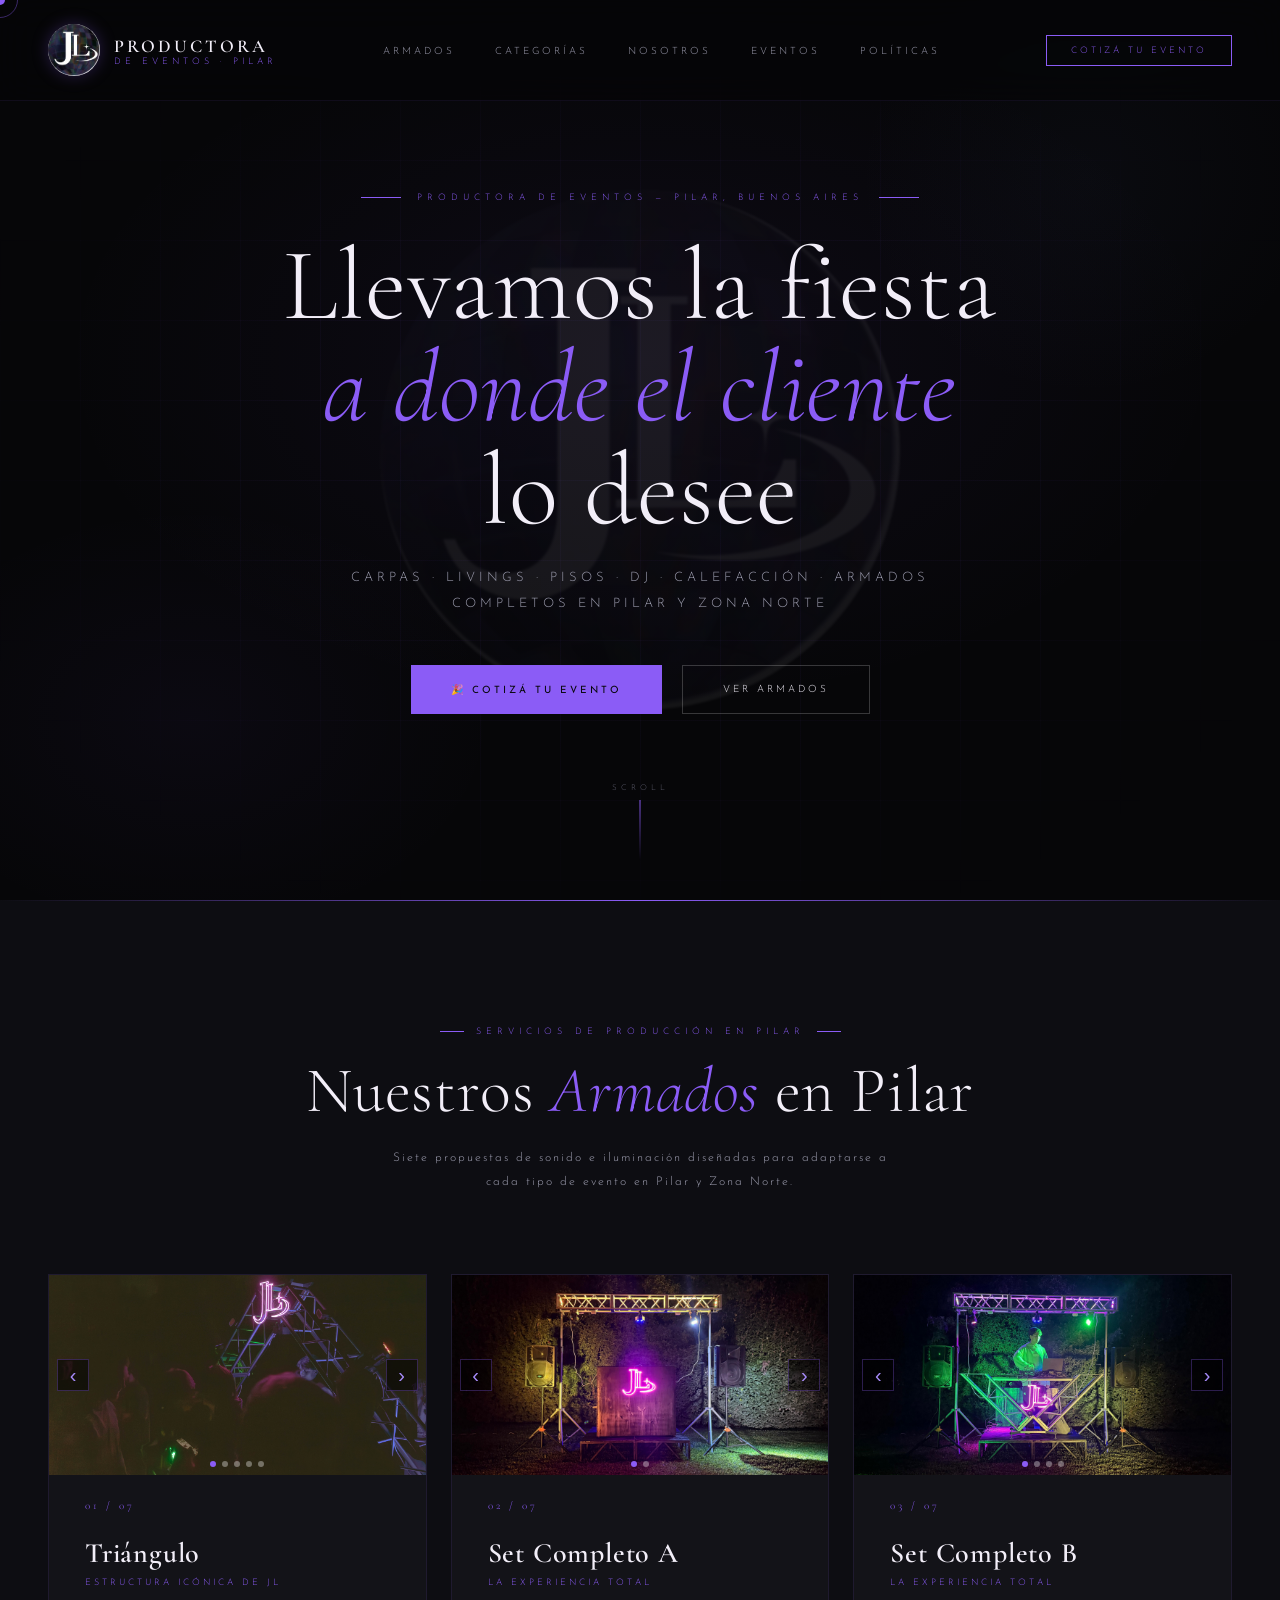
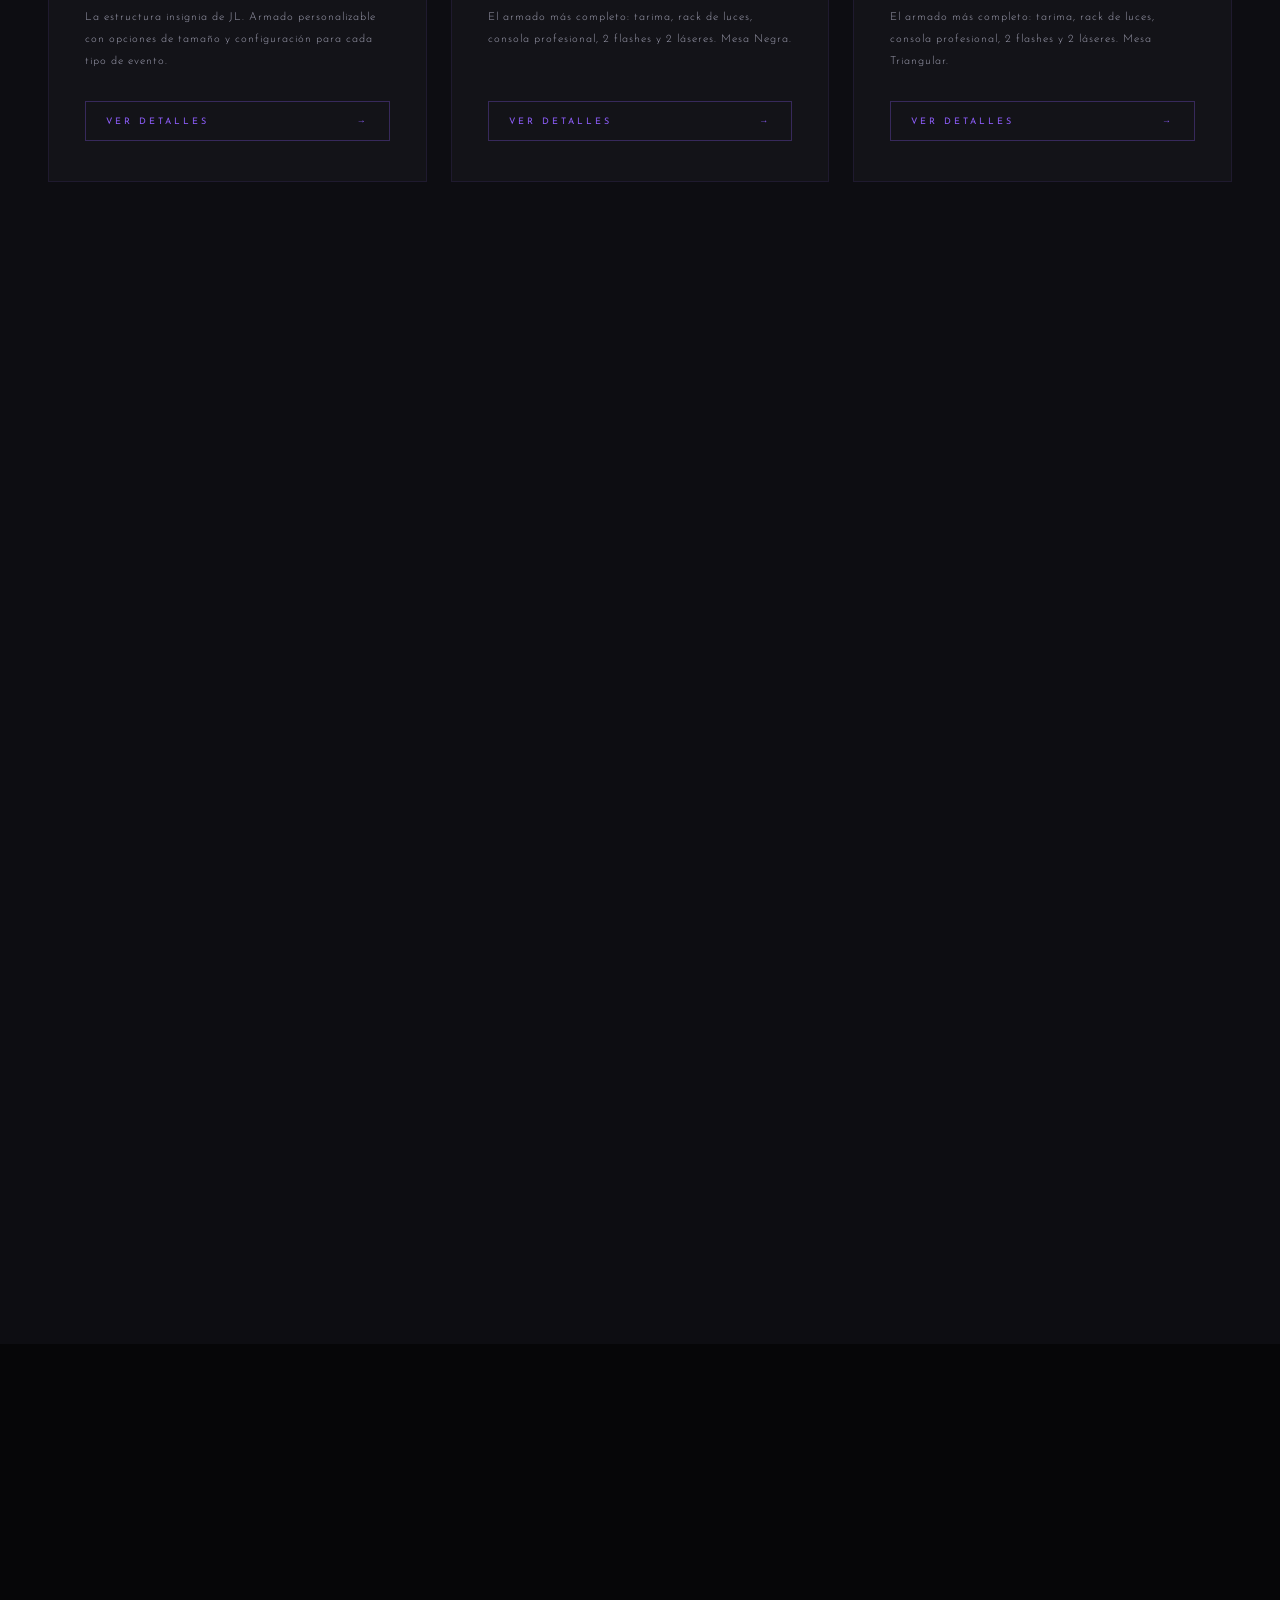
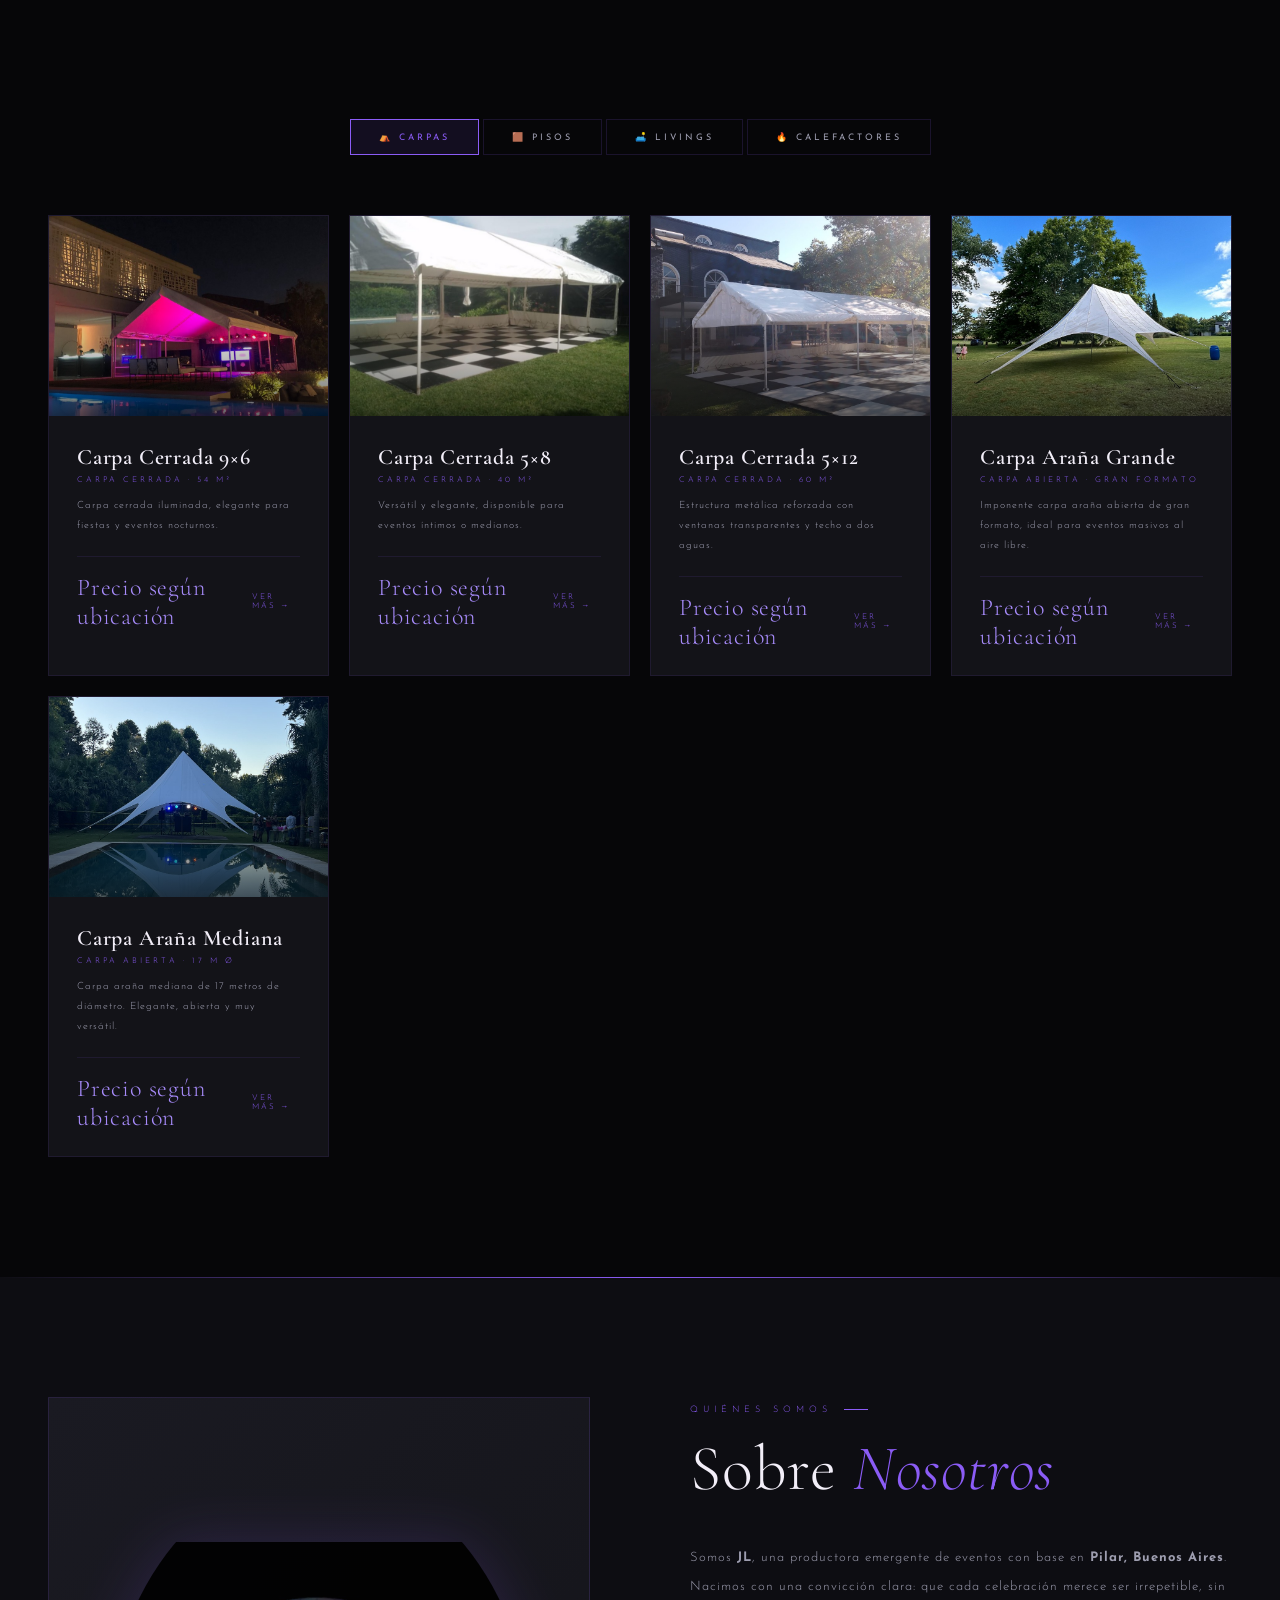
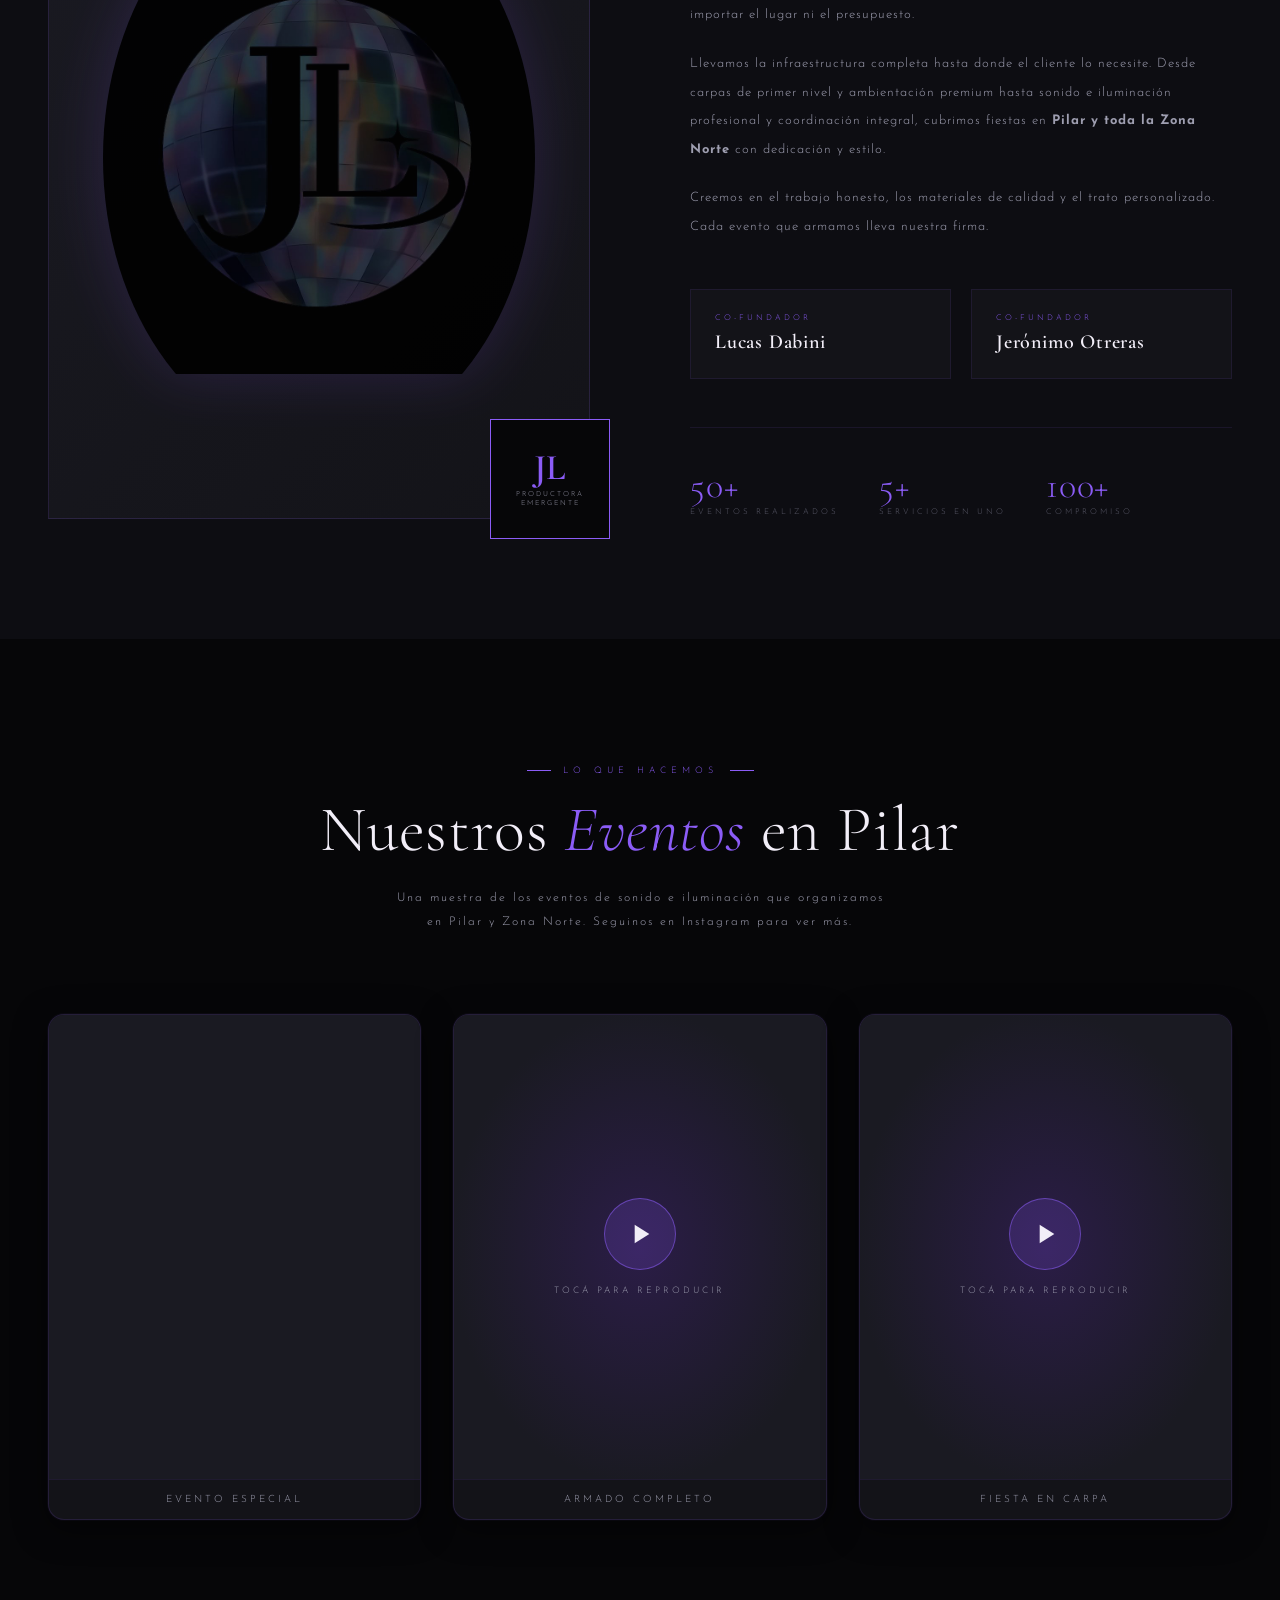
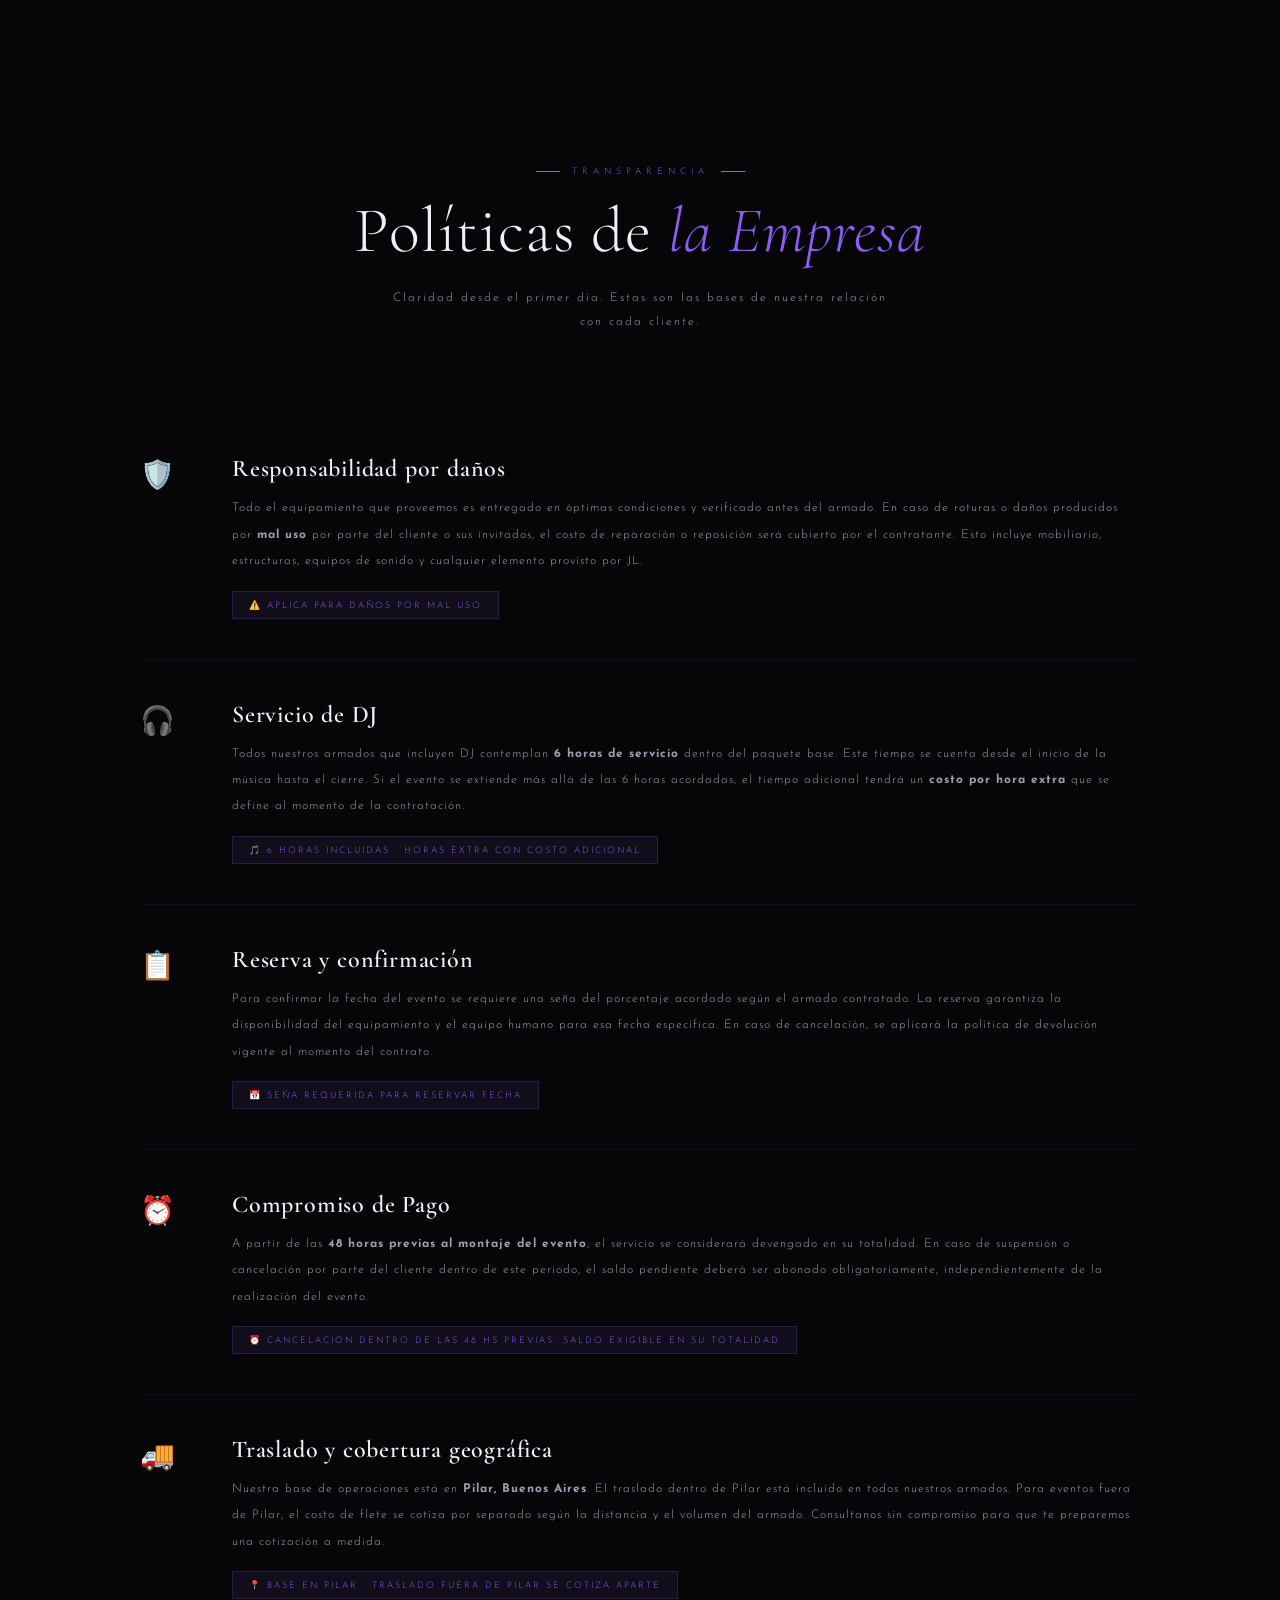
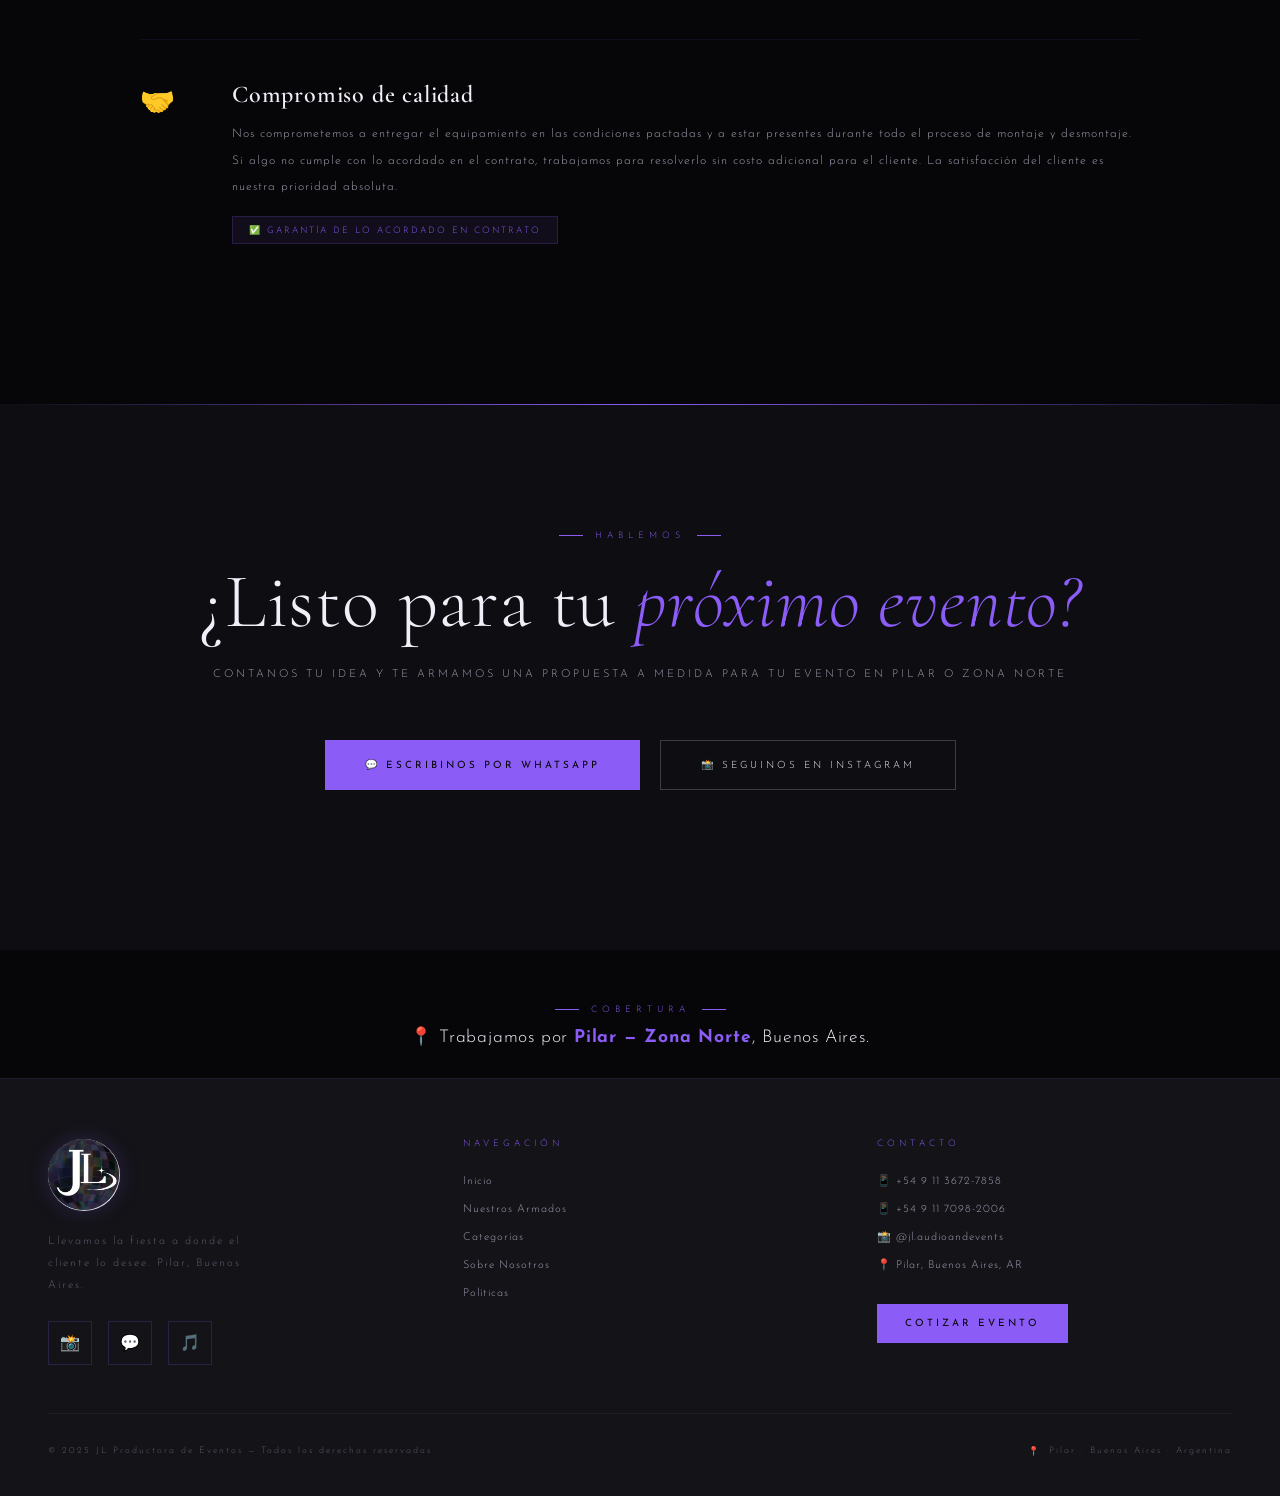
==== commit 7a34d6c7: "seo: local optimization for Pilar and keywords Co-Authored-By: Claude Sonnet 4.6 <noreply@anthropic." ====
--- a/index.html
+++ b/index.html
@@ -3,10 +3,10 @@
 <head>
   <meta charset="UTF-8" />
   <meta name="viewport" content="width=device-width, initial-scale=1.0" />
-  <meta name="description" content="Organización de eventos en Pilar. Sonido profesional, iluminación, DJ y estructuras para fiestas inolvidables." />
-  <meta name="keywords" content="productora de eventos, Pilar, Buenos Aires, carpas, DJ, living, calefactores, fiestas" />
-  <meta property="og:title" content="JL Productora de Eventos | Fiestas y Sonido en Pilar" />
-  <meta property="og:description" content="Organización de eventos en Pilar. Sonido profesional, iluminación, DJ y estructuras para fiestas inolvidables." />
+  <meta name="description" content="Productora de eventos en Pilar, Zona Norte. Sonido profesional, iluminación, DJ, carpas y armados completos para fiestas inolvidables en Pilar y alrededores, Buenos Aires." />
+  <meta name="keywords" content="productora de eventos pilar, fiestas en pilar, sonido e iluminación pilar, organización de eventos zona norte, carpas para fiestas pilar, DJ pilar buenos aires, living alquiler pilar, calefactores pilar, armados para eventos pilar" />
+  <meta property="og:title" content="JL Productora de Eventos | Sonido, Iluminación y Fiestas en Pilar, Zona Norte" />
+  <meta property="og:description" content="Productora de eventos en Pilar, Zona Norte. Sonido profesional, iluminación, DJ, carpas y armados completos para fiestas inolvidables." />
   <meta property="og:type" content="website" />
   <meta property="og:url" content="https://jlaudioandevents.com/" />
   <meta property="og:image" content="https://jlaudioandevents.com/img/og-preview.jpg" />
@@ -15,7 +15,7 @@
   <meta name="twitter:card" content="summary_large_image" />
   <meta name="twitter:image" content="https://jlaudioandevents.com/img/og-preview.jpg" />
   <meta name="google-site-verification" content="Pouq21PwUODAIRQcYSTNhuQOca0n02XC1f" />
-  <title>JL Productora de Eventos | Fiestas y Sonido en Pilar</title>
+  <title>JL Productora de Eventos | Sonido, Iluminación y Fiestas en Pilar, Zona Norte</title>
   <!-- Google tag (gtag.js) -->
   <script async src="https://www.googletagmanager.com/gtag/js?id=G-D04KGLCH8K"></script>
   <script>
@@ -24,8 +24,42 @@
     gtag('js', new Date());
     gtag('config', 'G-D04KGLCH8K');
   </script>
+  <script type="application/ld+json">
+  {
+    "@context": "https://schema.org",
+    "@type": "LocalBusiness",
+    "name": "JL Productora de Eventos",
+    "description": "Productora de eventos en Pilar, Zona Norte. Sonido profesional, iluminación, DJ, carpas y armados completos para fiestas en Pilar y alrededores, Buenos Aires.",
+    "url": "https://jlaudioandevents.com/",
+    "logo": "https://jlaudioandevents.com/img/logo.png",
+    "image": "https://jlaudioandevents.com/img/og-preview.jpg",
+    "telephone": "+54-9-11-3672-7858",
+    "address": {
+      "@type": "PostalAddress",
+      "addressLocality": "Pilar",
+      "addressRegion": "Buenos Aires",
+      "addressCountry": "AR"
+    },
+    "areaServed": [
+      { "@type": "City", "name": "Pilar" },
+      { "@type": "AdministrativeArea", "name": "Zona Norte, Buenos Aires" }
+    ],
+    "sameAs": [
+      "https://www.instagram.com/jl.audioandevents"
+    ],
+    "serviceType": [
+      "Organización de eventos",
+      "Sonido e iluminación para fiestas",
+      "Alquiler de carpas",
+      "DJ profesional",
+      "Alquiler de livings",
+      "Calefacción para eventos"
+    ]
+  }
+  </script>
   <link rel="stylesheet" href="css/styles.css" />
-  <link rel="icon" type="image/svg+xml" href="data:image/svg+xml,<svg xmlns='http://www.w3.org/2000/svg' viewBox='0 0 100 100'><text y='.9em' font-size='90'>🎊</text></svg>" />
+  <link rel="icon" type="image/png" href="img/logo.png" />
+  <link rel="apple-touch-icon" href="img/logo.png" />
 </head>
 <body>
 
@@ -46,7 +80,7 @@
   <!-- NAV -->
   <nav role="navigation" aria-label="Navegación principal">
     <a href="#hero" class="nav-logo" aria-label="JL Productora - Inicio">
-      <img src="img/logo.png" alt="JL Productora de Eventos" class="nav-logo-img" />
+      <img src="img/logo.png" alt="JL Productora de Eventos - Pilar, Buenos Aires" class="nav-logo-img" />
       <div class="logo-text">
         <span>Productora</span>
         <span>de eventos · Pilar</span>
@@ -77,7 +111,7 @@
     <div class="hero-bg" aria-hidden="true"></div>
     <div class="hero-grid" aria-hidden="true"></div>
     <div class="hero-logo-orb" aria-hidden="true">
-      <img src="img/logo.png" alt="" />
+      <img src="img/logo.png" alt="JL Productora de Eventos - Sonido e Iluminación en Pilar" />
     </div>
     <div class="hero-content">
       <div class="hero-eyebrow" aria-label="Productora de Eventos — Pilar, Buenos Aires">
@@ -89,7 +123,7 @@
         lo desee
       </h1>
       <p class="hero-subtitle">
-        Carpas · Livings · Pisos · DJ · Calefacción · Armados completos
+        Carpas · Livings · Pisos · DJ · Calefacción · Armados completos en Pilar y Zona Norte
       </p>
       <div class="hero-actions">
         <a href="https://wa.me/5491136727858?text=Hola%20Lucas%2C%20quiero%20cotizar%20un%20evento"
@@ -112,12 +146,12 @@
   <!-- ===== ARMADOS ===== -->
   <section id="armados" aria-labelledby="armados-title">
     <div class="section-header reveal">
-      <div class="section-tag" aria-hidden="true">Nuestros servicios</div>
+      <div class="section-tag" aria-hidden="true">Servicios de producción en Pilar</div>
       <h2 class="section-title" id="armados-title">
-        Nuestros <em>Armados</em>
+        Nuestros <em>Armados</em> en Pilar
       </h2>
       <p class="section-desc">
-        Cinco propuestas diseñadas para adaptarse a cada tipo de evento, presupuesto y visión.
+        Siete propuestas de sonido e iluminación diseñadas para adaptarse a cada tipo de evento en Pilar y Zona Norte.
       </p>
     </div>
     <div class="armados-grid" id="armados-grid" role="list">
@@ -133,7 +167,7 @@
         Nuestras <em>Categorías</em>
       </h2>
       <p class="section-desc">
-        Equipamiento de primera línea para cada necesidad de tu evento.
+        Equipamiento de primera línea para cada necesidad de tu evento en Pilar y Zona Norte.
       </p>
     </div>
 
@@ -186,7 +220,7 @@
     <div class="about-container">
       <div class="about-visual reveal">
         <div class="about-frame">
-          <img src="img/logo_about.png" alt="JL Productora de Eventos" class="about-logo-img" />
+          <img src="img/logo_about.png" alt="JL Productora de Eventos - Organización de fiestas en Pilar y Zona Norte" class="about-logo-img" />
         </div>
         <div class="about-badge" aria-label="Productora emergente">
           <div class="about-badge-num">JL</div>
@@ -209,7 +243,8 @@
         </p>
         <p class="about-text reveal">
           Llevamos la infraestructura completa hasta donde el cliente lo necesite. Desde carpas de primer nivel
-          y ambientación premium hasta DJ profesional y coordinación integral, lo hacemos todo con dedicación y estilo.
+          y ambientación premium hasta sonido e iluminación profesional y coordinación integral, cubrimos fiestas
+          en <strong>Pilar y toda la Zona Norte</strong> con dedicación y estilo.
         </p>
         <p class="about-text reveal">
           Creemos en el trabajo honesto, los materiales de calidad y el trato personalizado. Cada evento que armamos
@@ -250,10 +285,10 @@
     <div class="section-header reveal">
       <div class="section-tag" aria-hidden="true">Lo que hacemos</div>
       <h2 class="section-title" id="eventos-title">
-        Nuestros <em>Eventos</em>
+        Nuestros <em>Eventos</em> en Pilar
       </h2>
       <p class="section-desc">
-        Una muestra de los eventos que llevamos a cabo. Seguinos en Instagram para ver más.
+        Una muestra de los eventos de sonido e iluminación que organizamos en Pilar y Zona Norte. Seguinos en Instagram para ver más.
       </p>
     </div>
 
@@ -430,7 +465,7 @@
       <em>próximo evento?</em>
     </h2>
     <p class="contacto-subtitle">
-      Contanos tu idea y te armamos una propuesta a medida
+      Contanos tu idea y te armamos una propuesta a medida para tu evento en Pilar o Zona Norte
     </p>
     <div class="contacto-actions">
       <a href="https://wa.me/5491136727858?text=Hola%20Lucas%2C%20quiero%20cotizar%20un%20evento%20con%20JL%20Productora"
@@ -448,12 +483,22 @@
     </div>
   </section>
 
+  <!-- ===== ZONA DE COBERTURA ===== -->
+  <section id="zona" style="text-align:center; padding: 48px 24px 32px; background: var(--bg);">
+    <div class="section-tag" style="justify-content: center; display: inline-flex; width: 100%; margin-bottom: 12px;" aria-hidden="true">
+      Cobertura
+    </div>
+    <p style="font-size: 1.1rem; color: var(--muted); max-width: 480px; margin: 0 auto;">
+      📍 Trabajamos por <strong style="color: var(--gold);">Pilar — Zona Norte</strong>, Buenos Aires.
+    </p>
+  </section>
+
   <!-- ===== FOOTER ===== -->
   <footer role="contentinfo">
     <div class="footer-inner">
       <div class="footer-top">
         <div class="footer-brand">
-          <img src="img/logo.png" alt="JL Productora de Eventos" class="footer-logo-img" />
+          <img src="img/logo.png" alt="JL Productora de Eventos - Pilar, Zona Norte, Buenos Aires" class="footer-logo-img" />
           <p class="footer-tagline">
             Llevamos la fiesta a donde el cliente lo desee.
             Pilar, Buenos Aires.
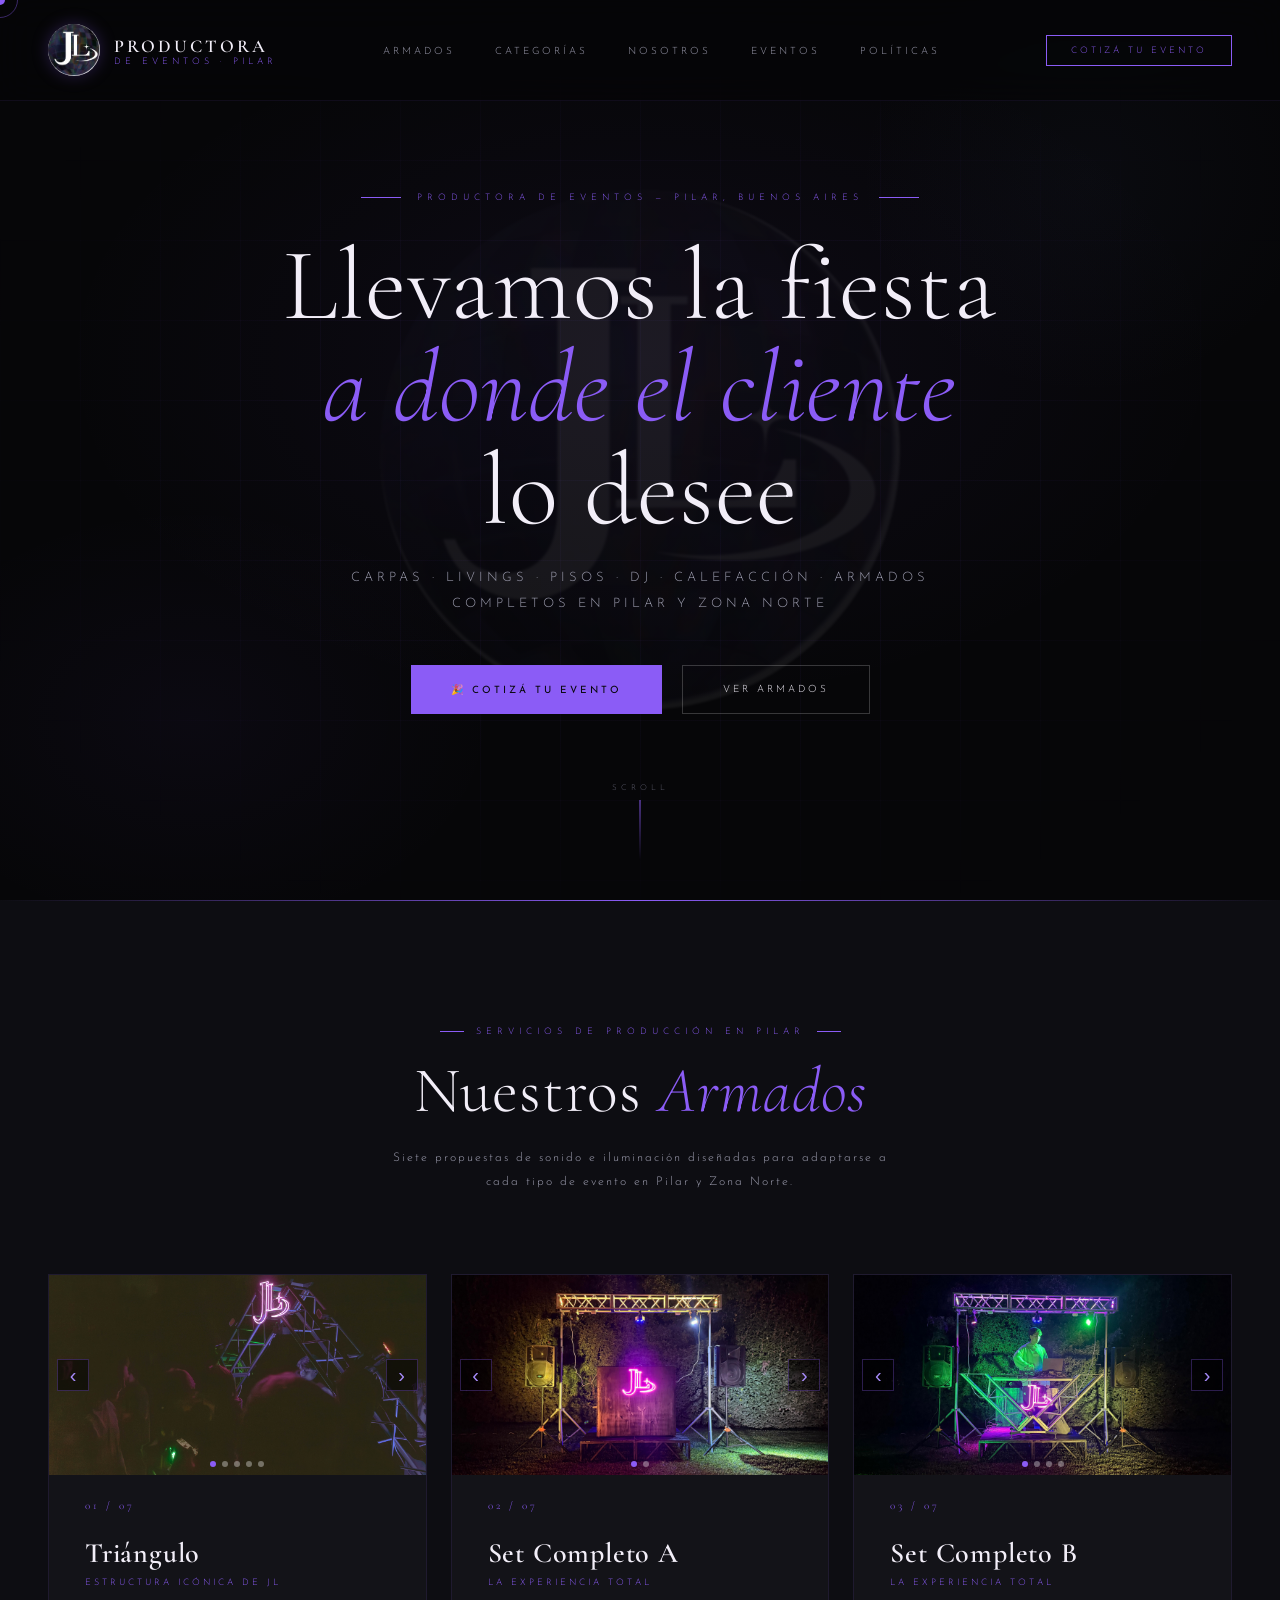
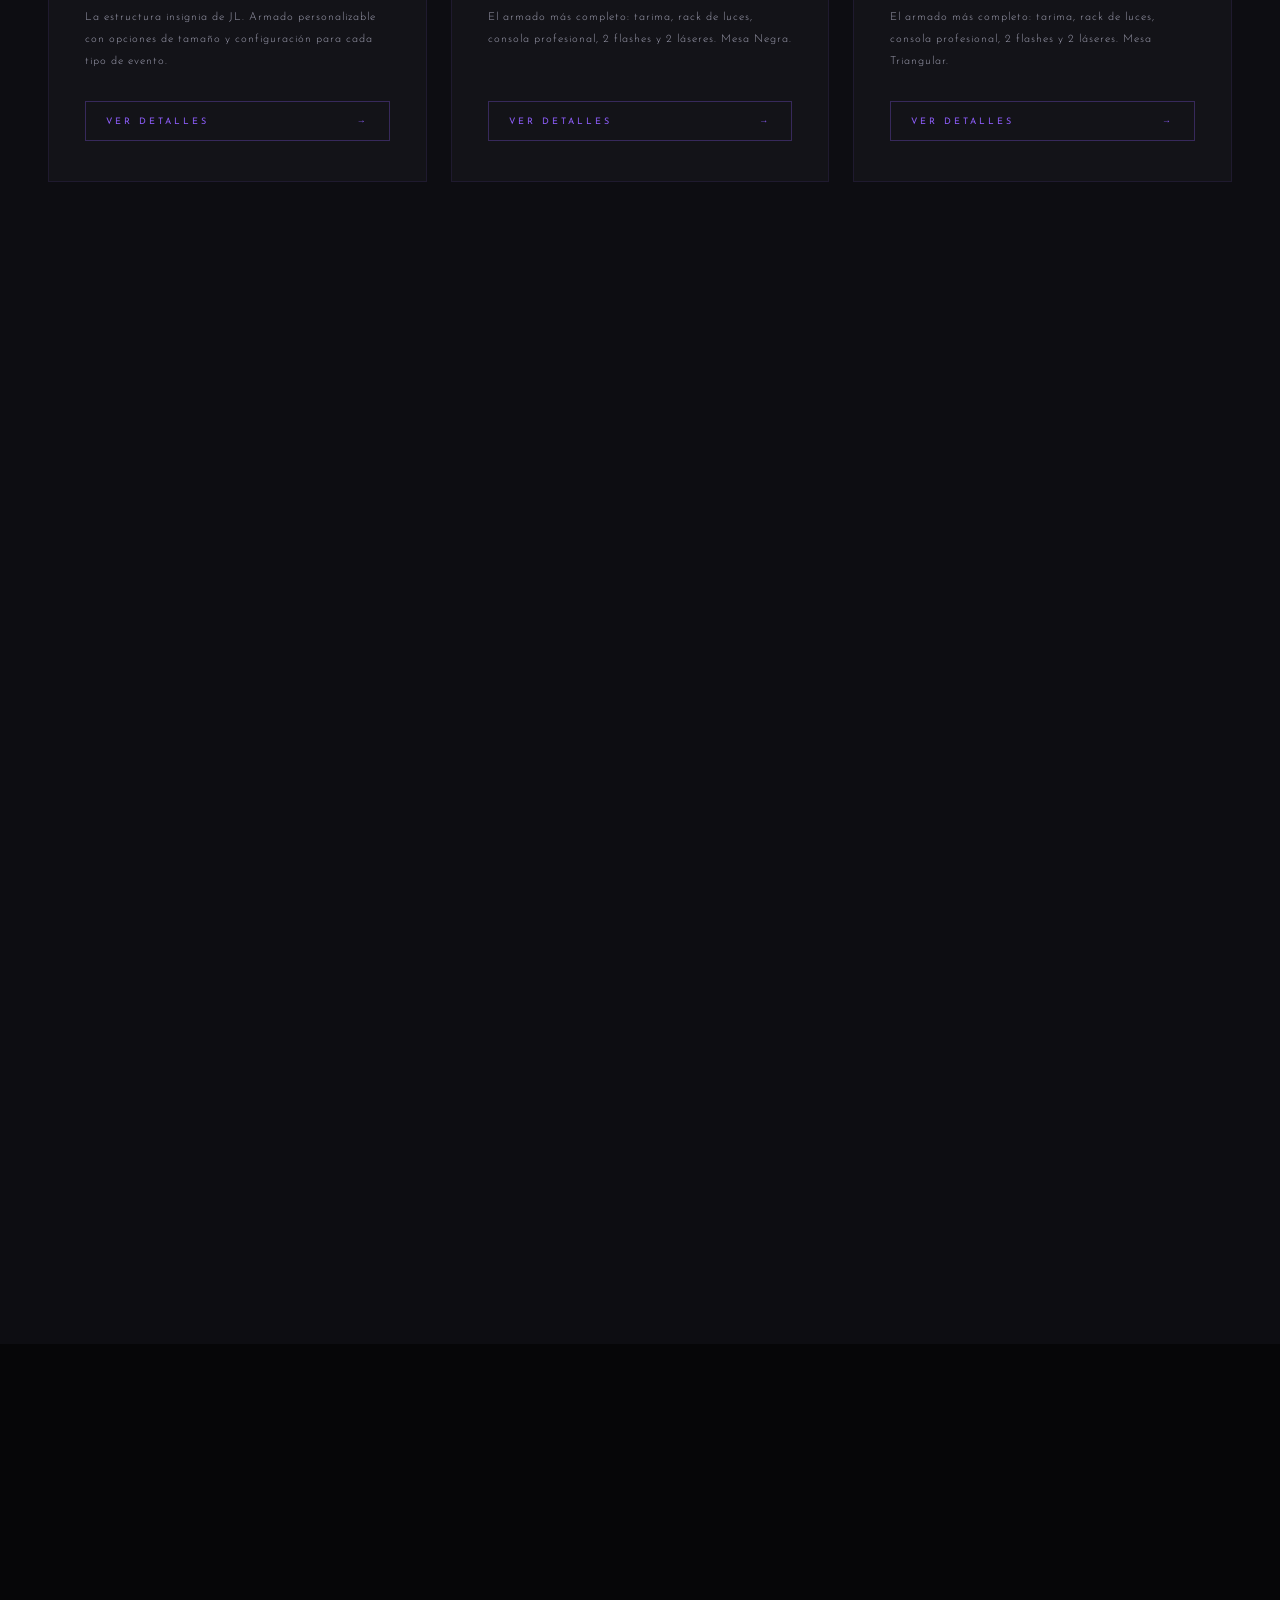
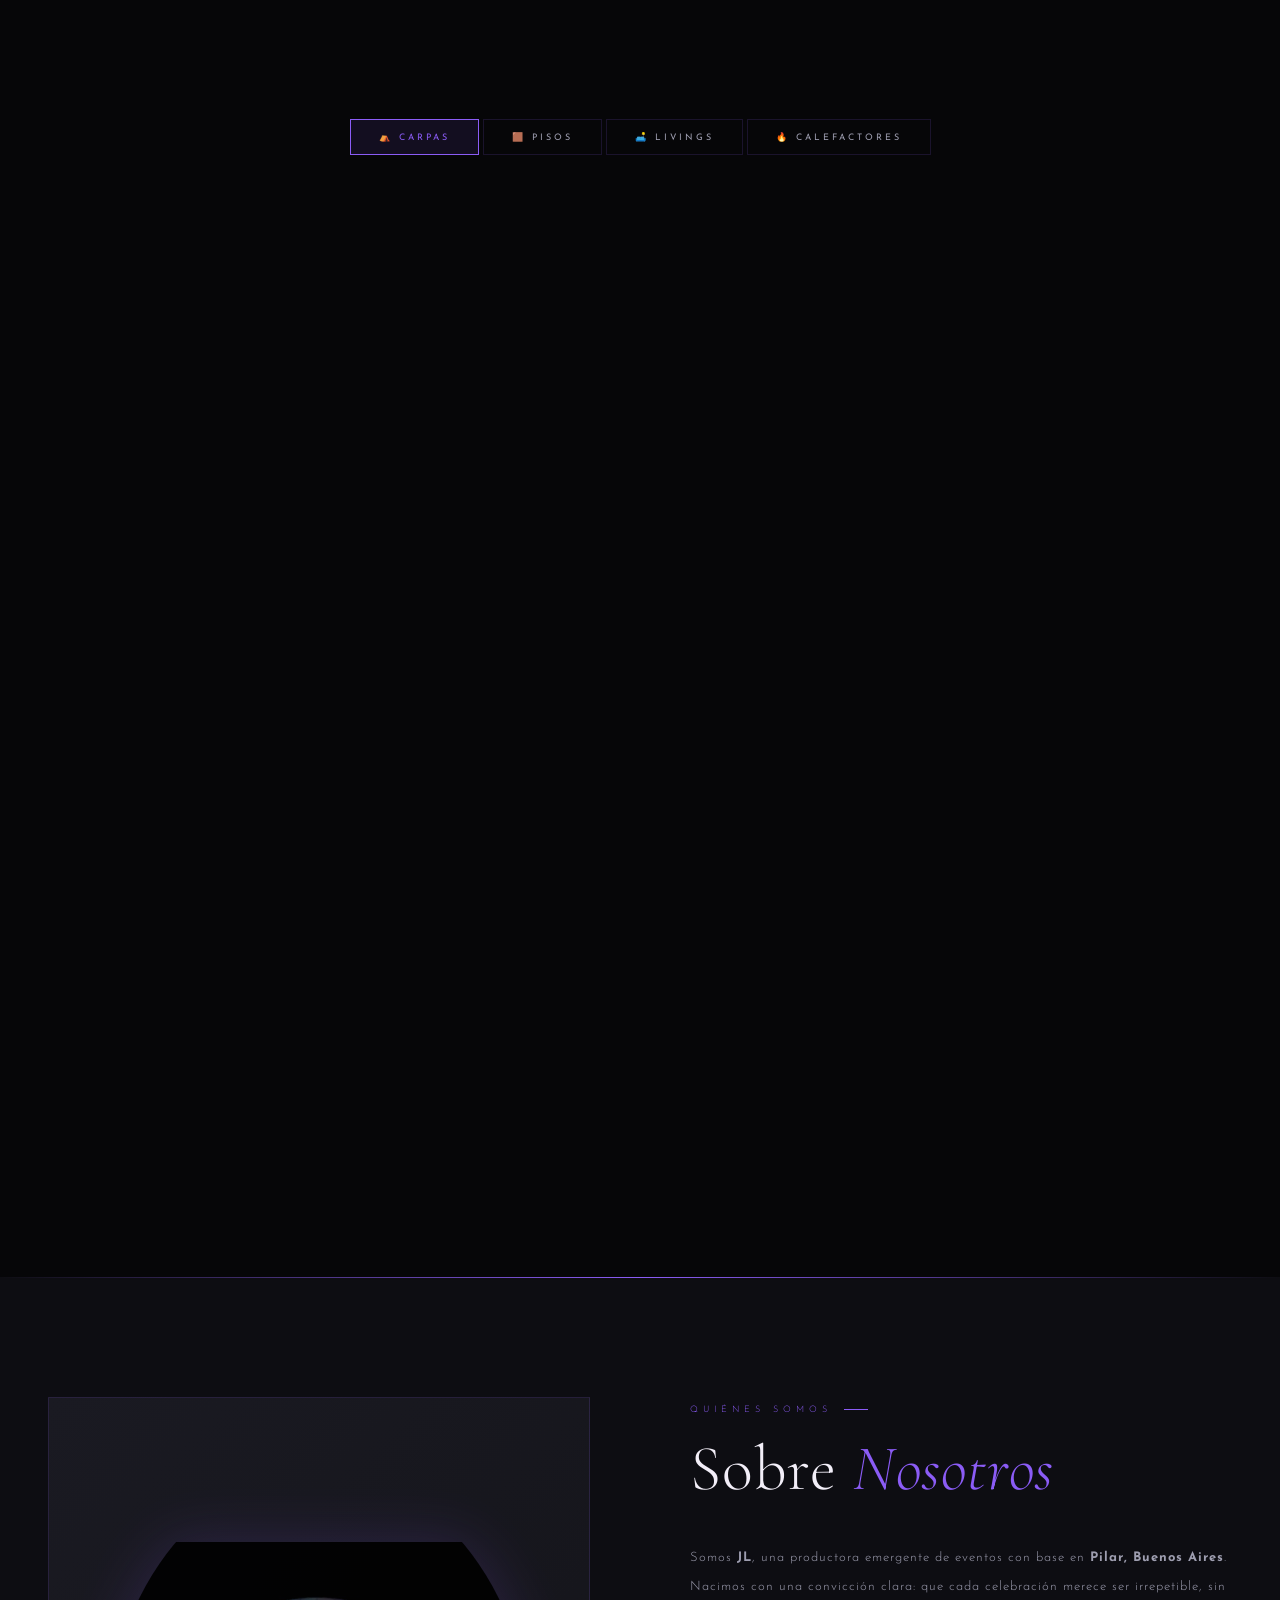
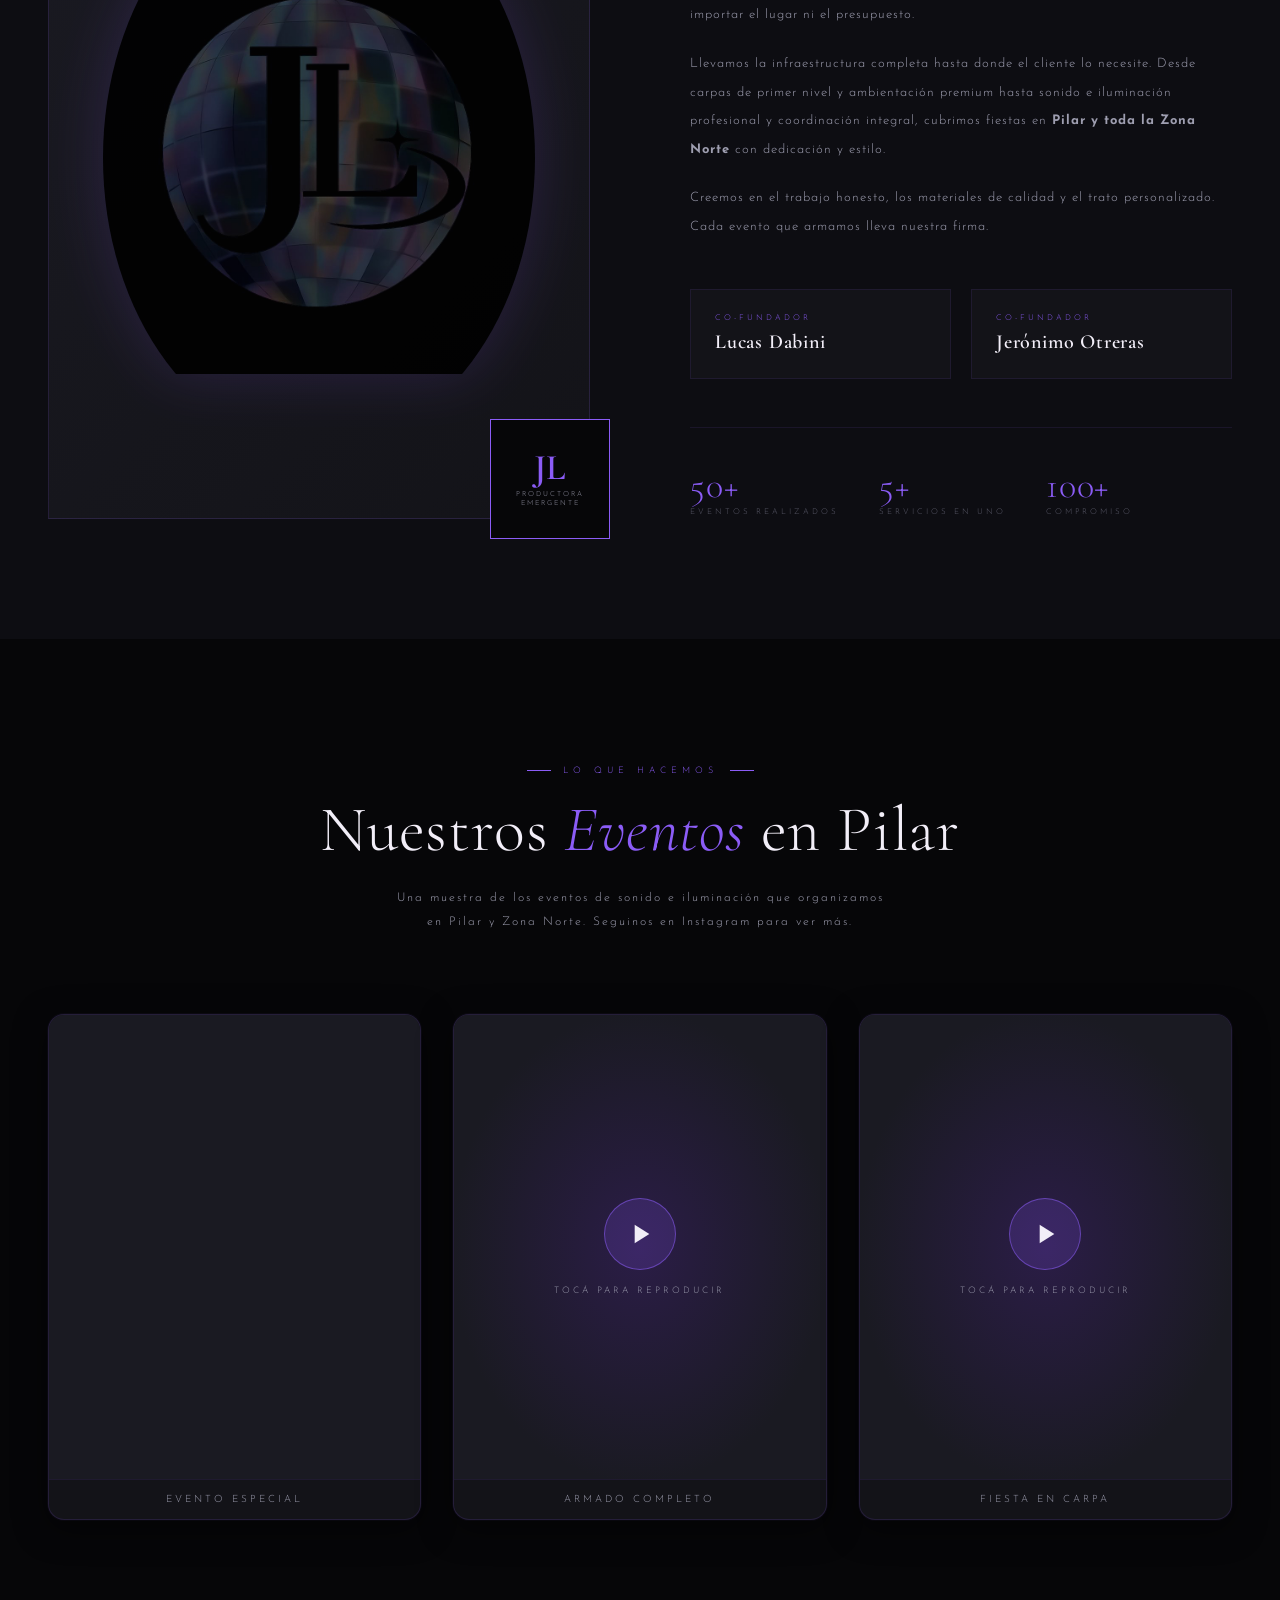
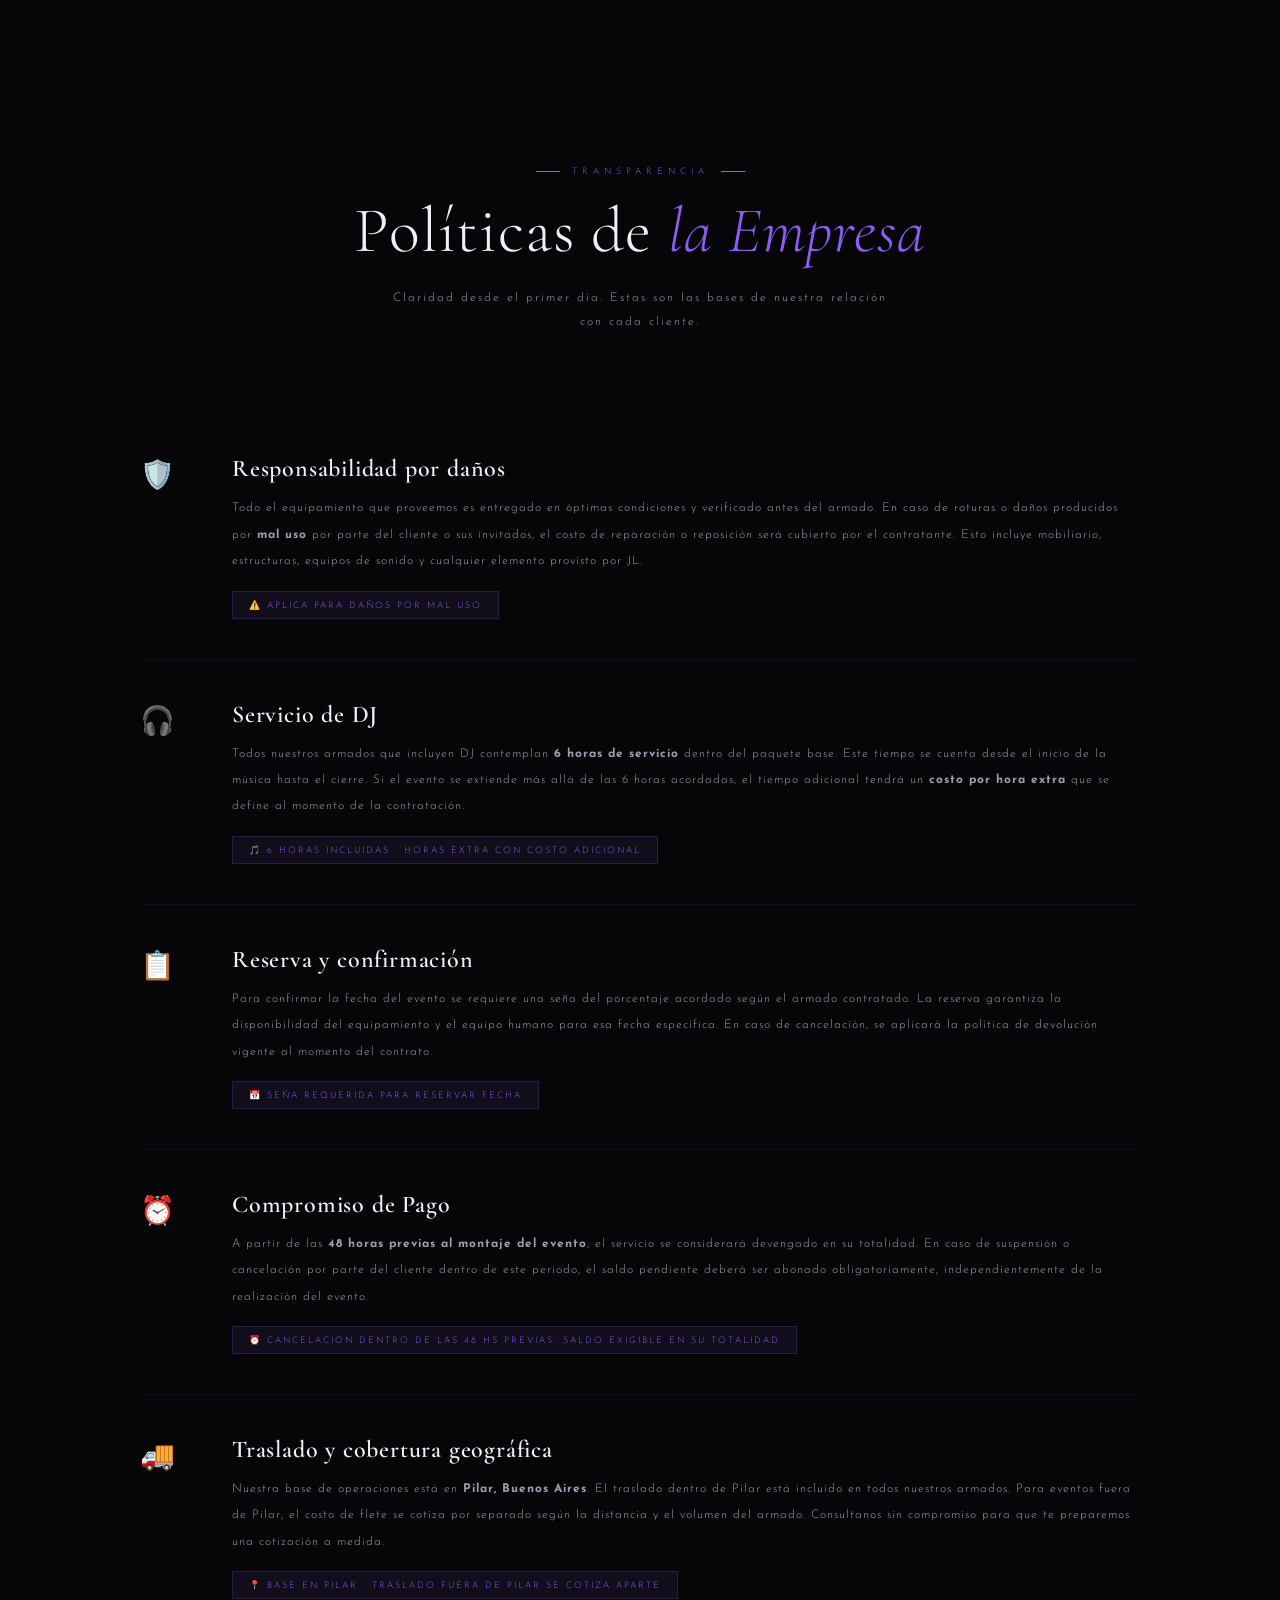
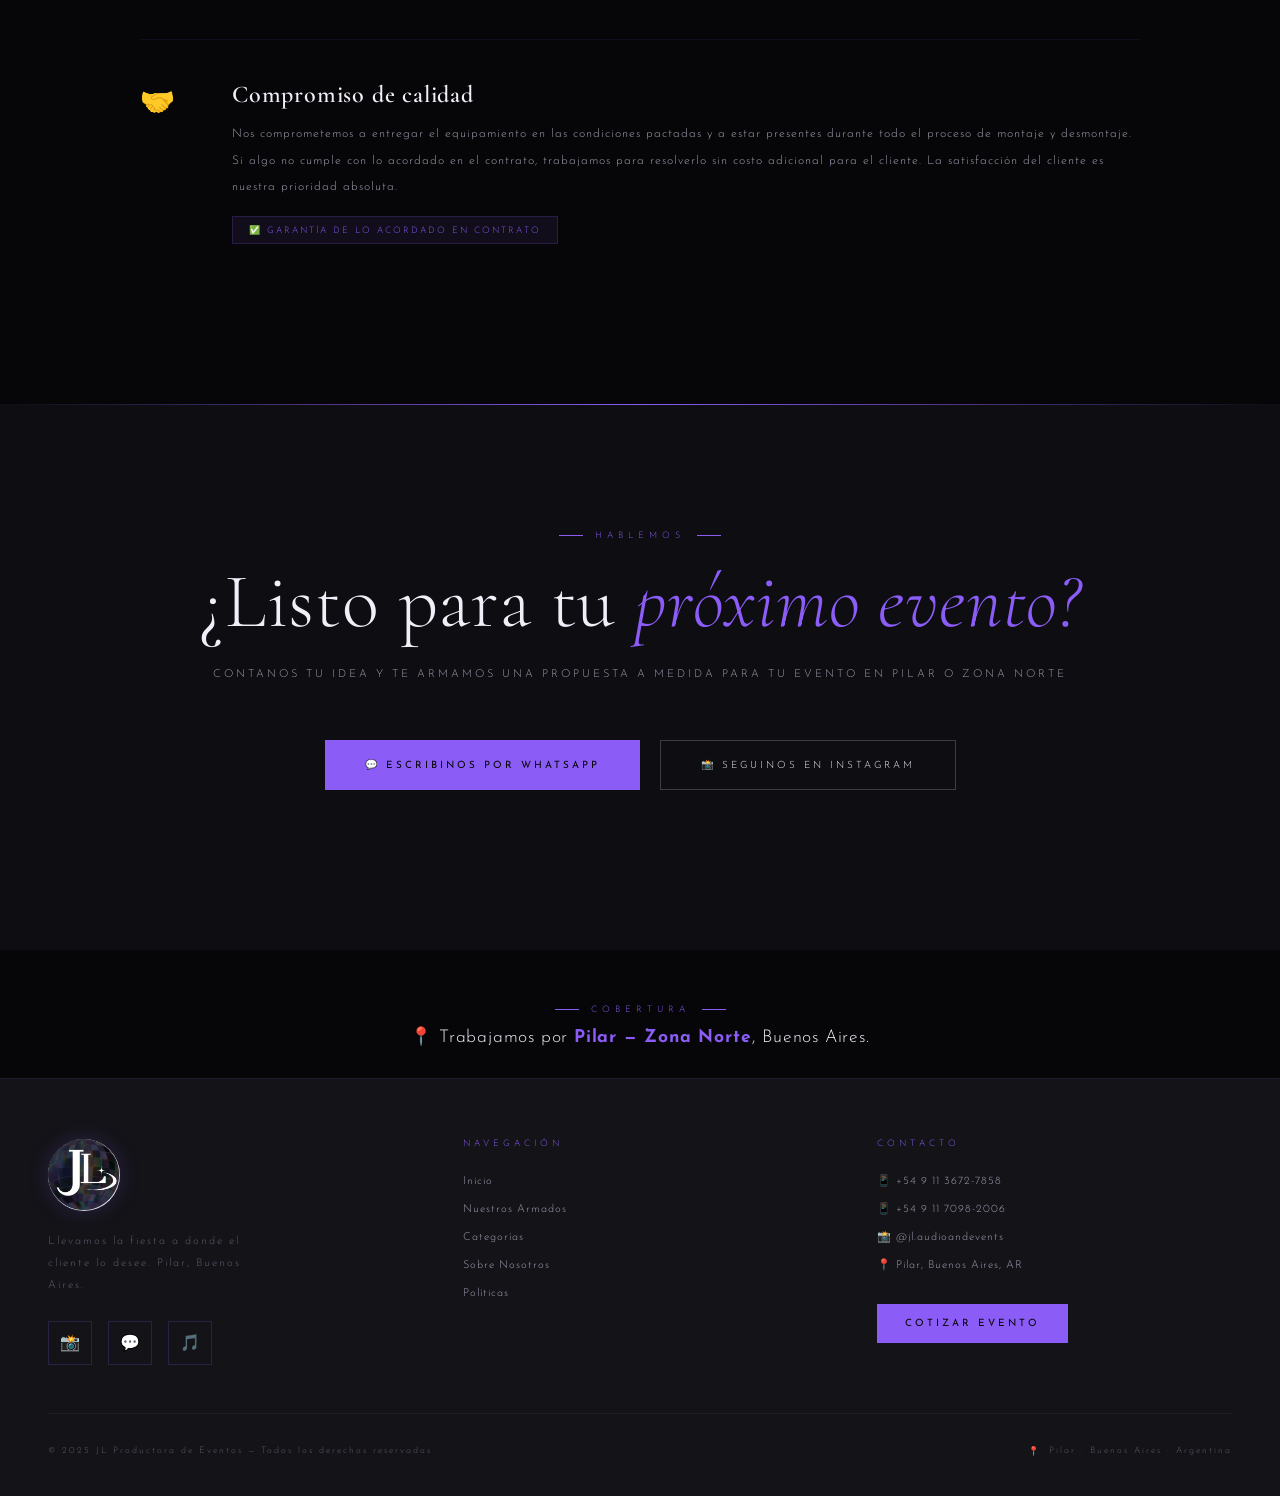
==== commit 7eeeb687: "fix: revert armados section title to original Co-Authored-By: Claude Sonnet 4.6 <noreply@anthropic.c" ====
--- a/index.html
+++ b/index.html
@@ -148,7 +148,7 @@
     <div class="section-header reveal">
       <div class="section-tag" aria-hidden="true">Servicios de producción en Pilar</div>
       <h2 class="section-title" id="armados-title">
-        Nuestros <em>Armados</em> en Pilar
+        Nuestros <em>Armados</em>
       </h2>
       <p class="section-desc">
         Siete propuestas de sonido e iluminación diseñadas para adaptarse a cada tipo de evento en Pilar y Zona Norte.
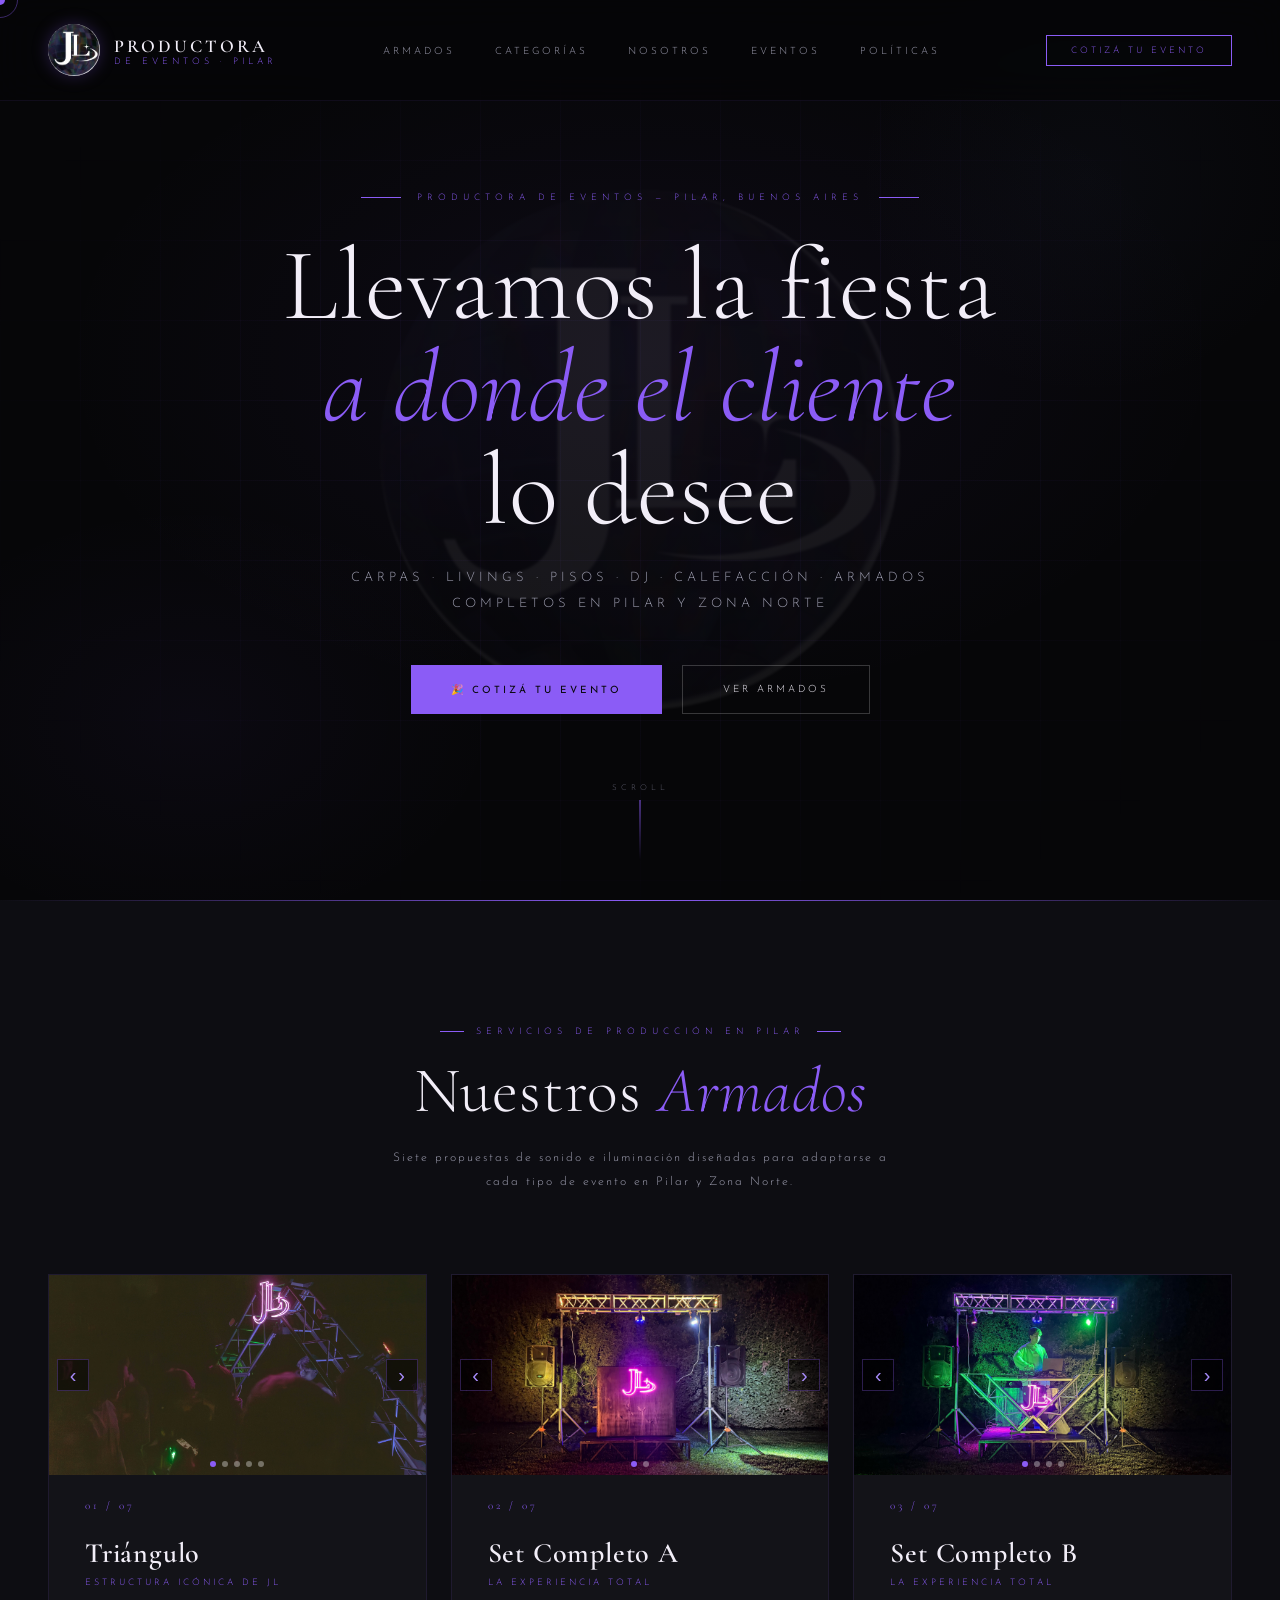
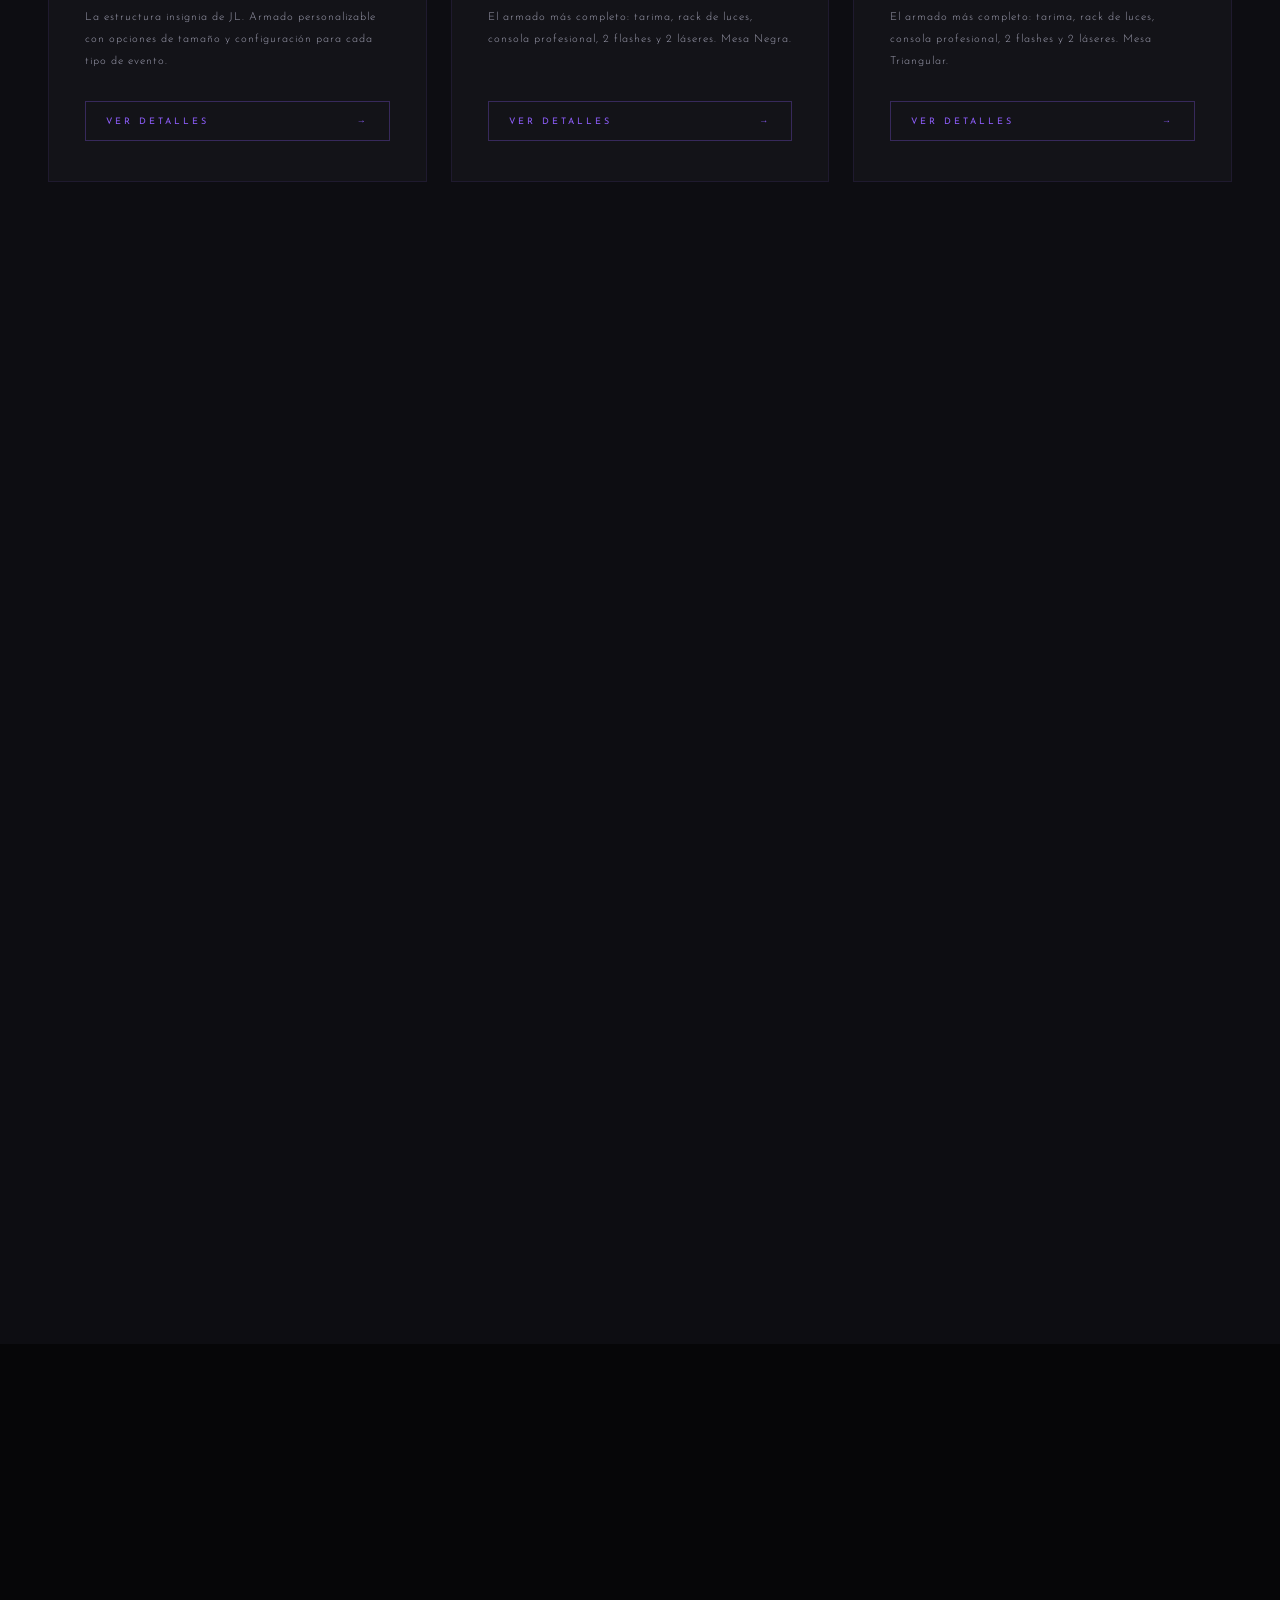
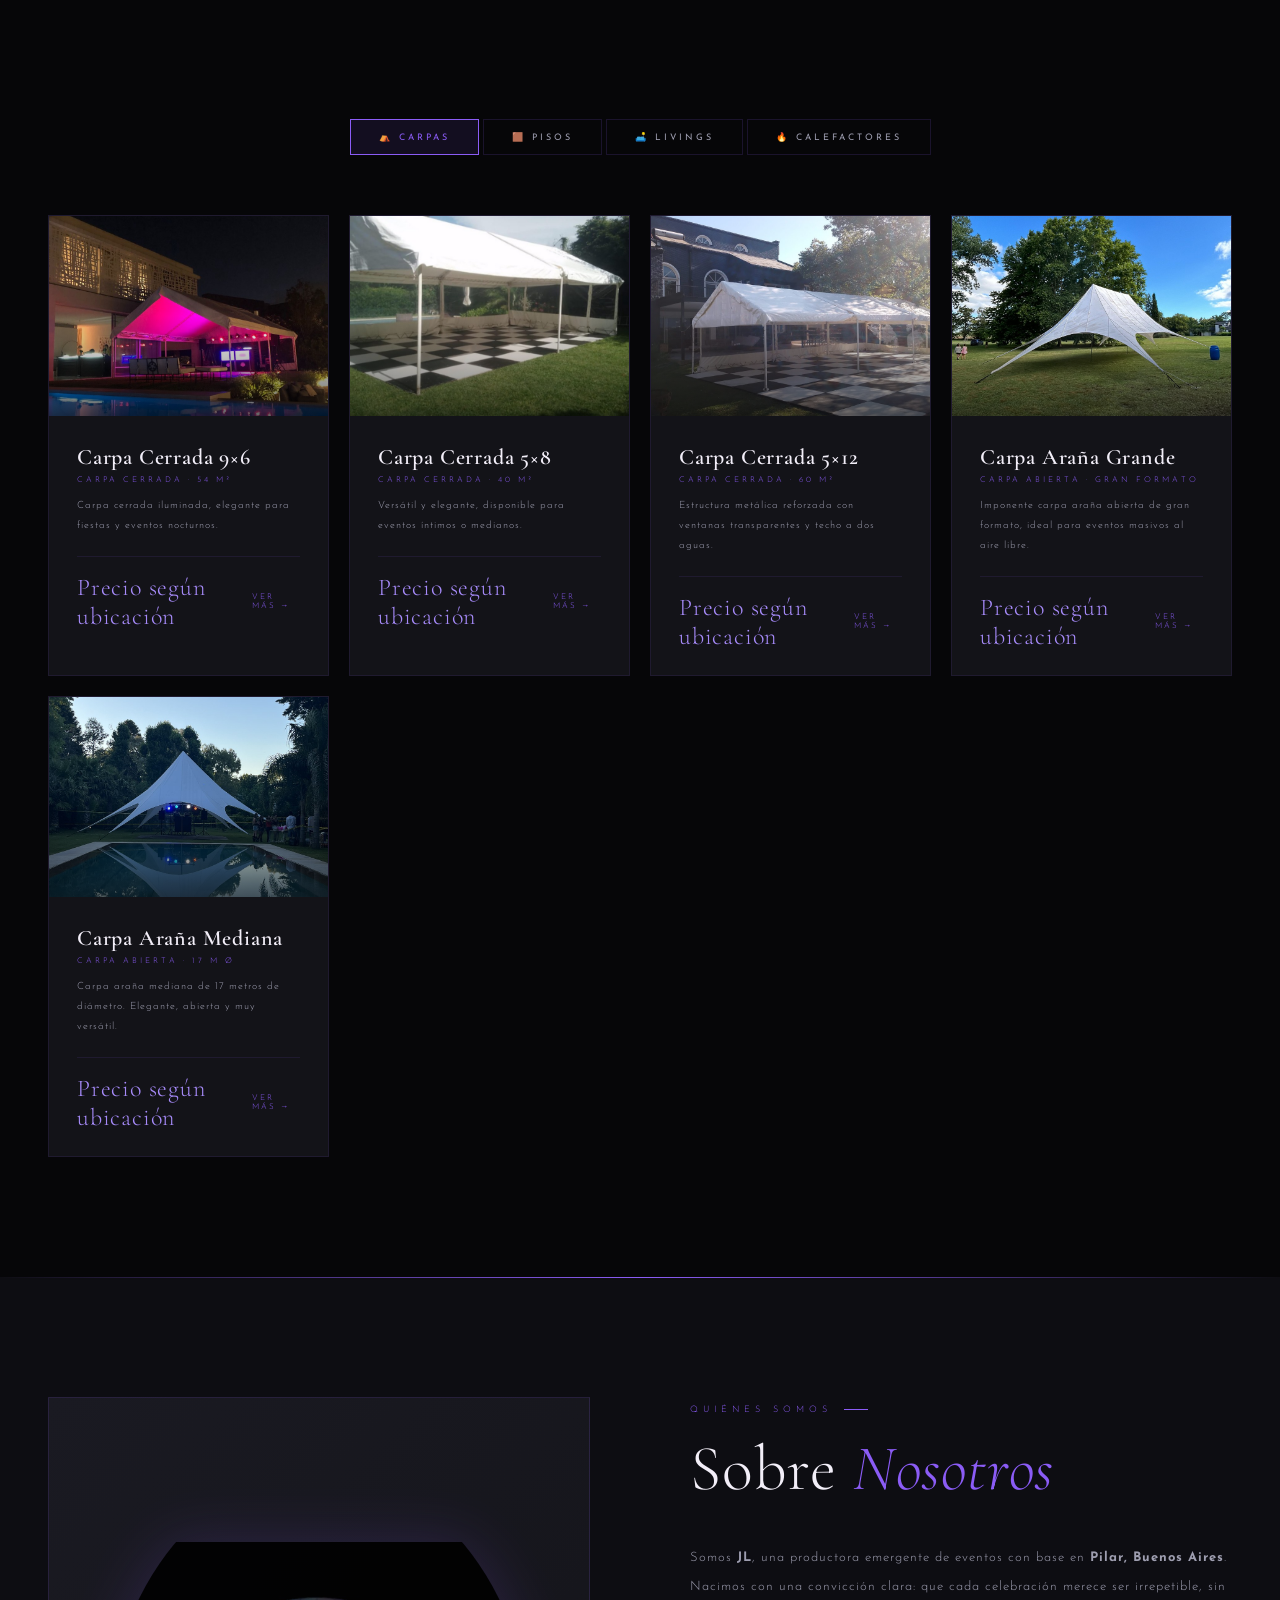
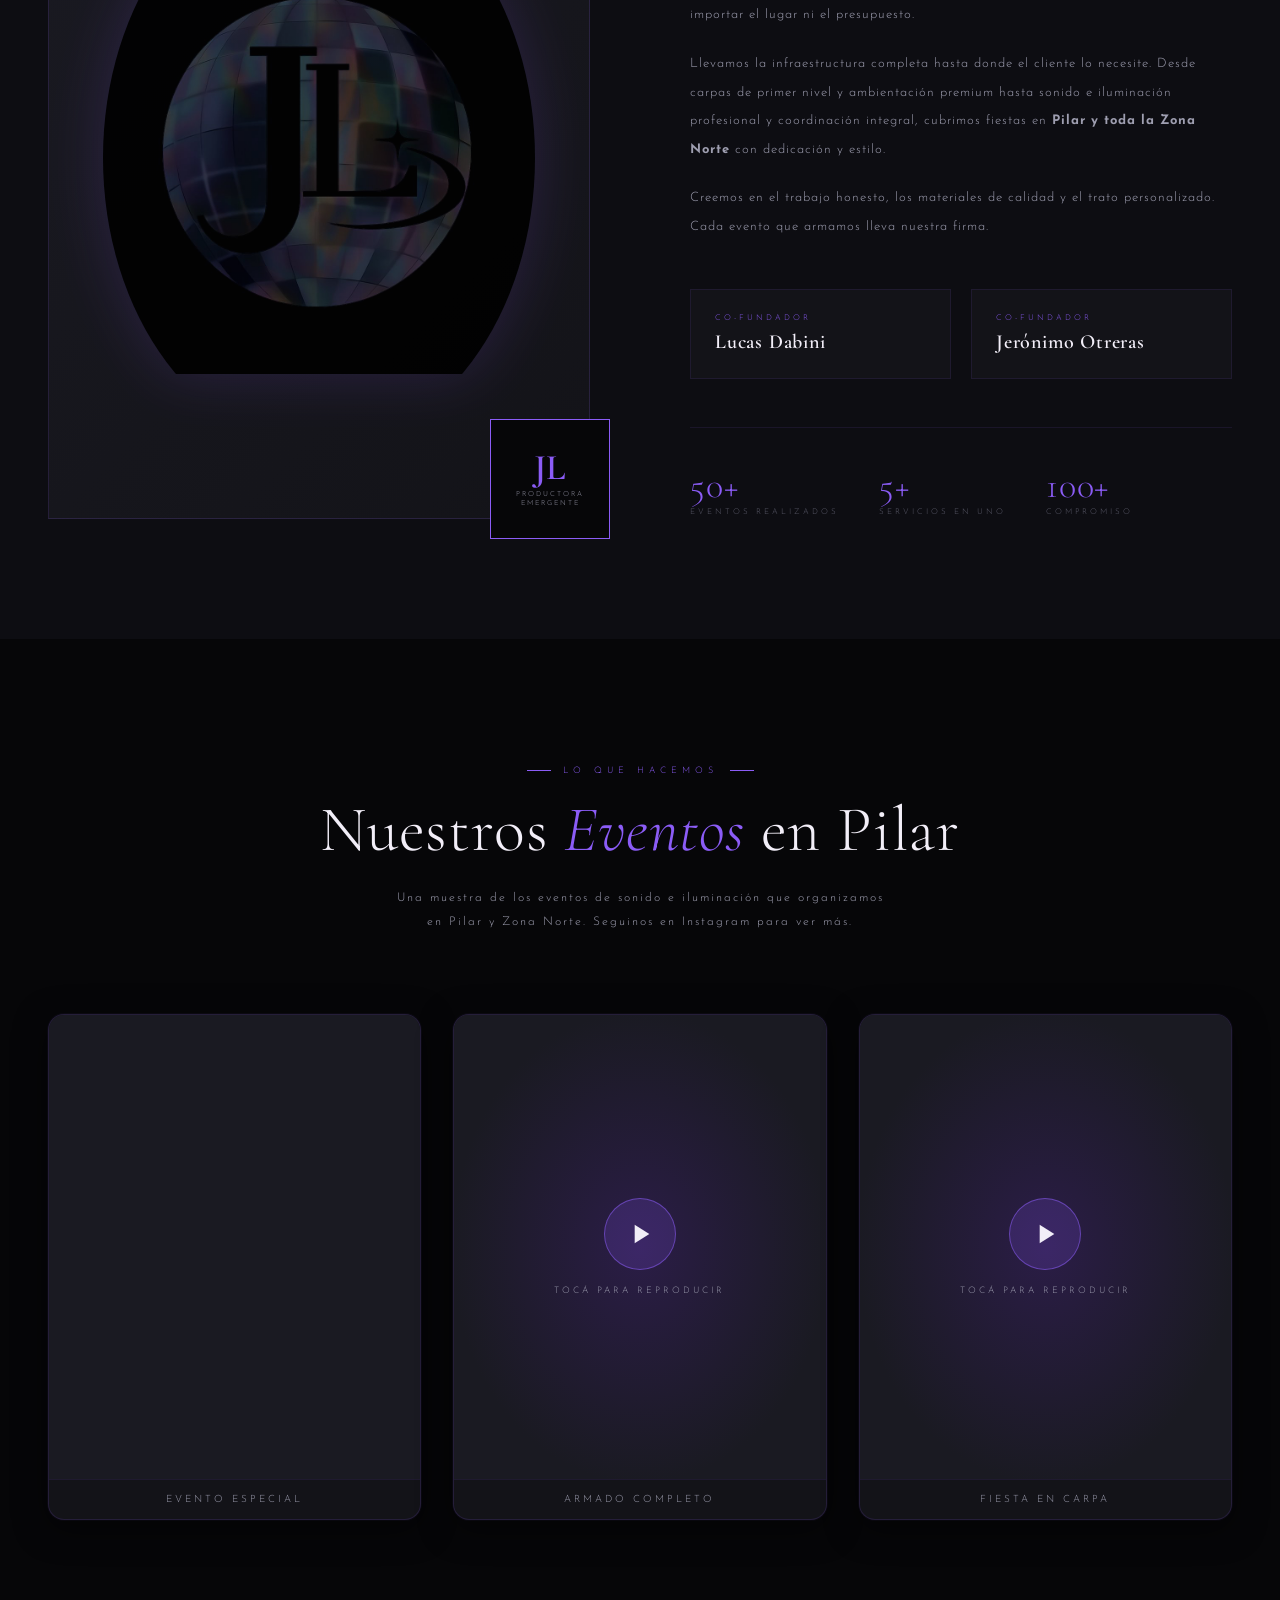
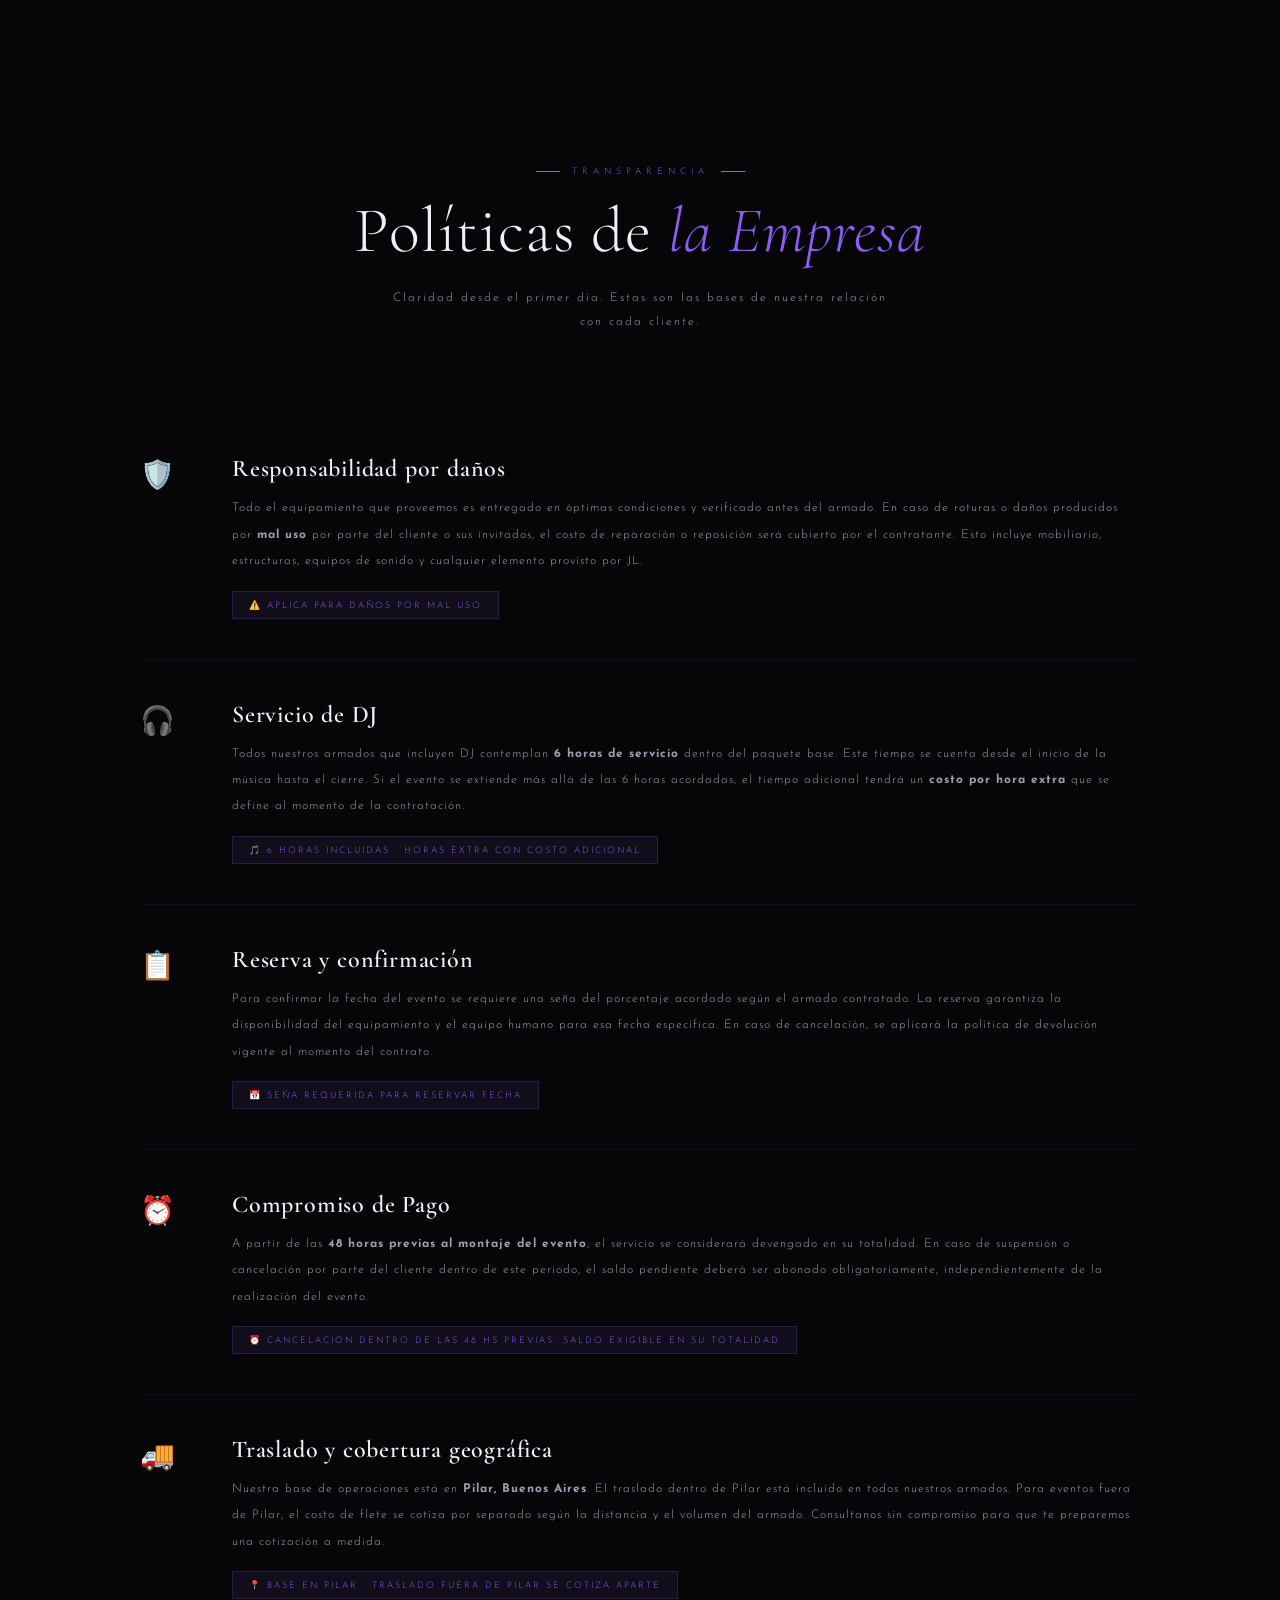
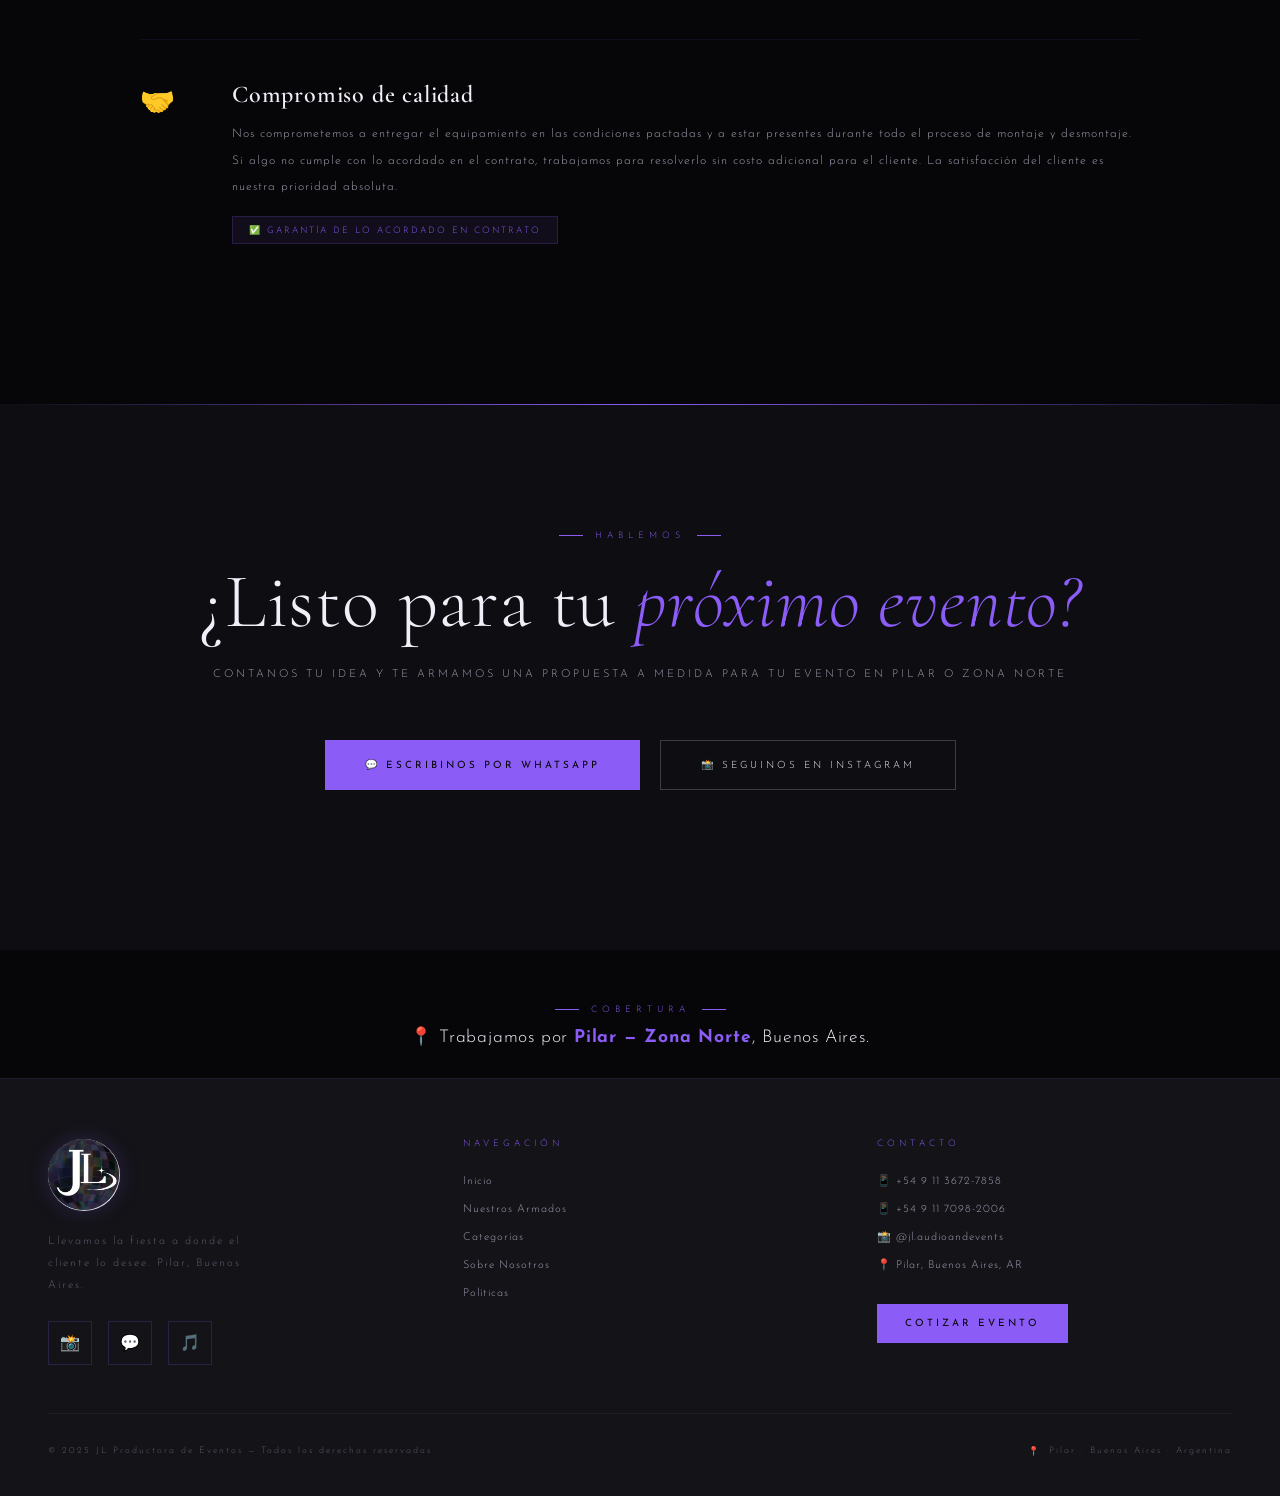
==== commit 77064da5: "fix: use transparent background logo for favicon Co-Authored-By: Claude Sonnet 4.6 <noreply@anthropi" ====
--- a/index.html
+++ b/index.html
@@ -58,8 +58,8 @@
   }
   </script>
   <link rel="stylesheet" href="css/styles.css" />
-  <link rel="icon" type="image/png" href="img/logo.png" />
-  <link rel="apple-touch-icon" href="img/logo.png" />
+  <link rel="icon" type="image/png" href="img/Logo_JL_Sin_Fondo.png" />
+  <link rel="apple-touch-icon" href="img/Logo_JL_Sin_Fondo.png" />
 </head>
 <body>
 
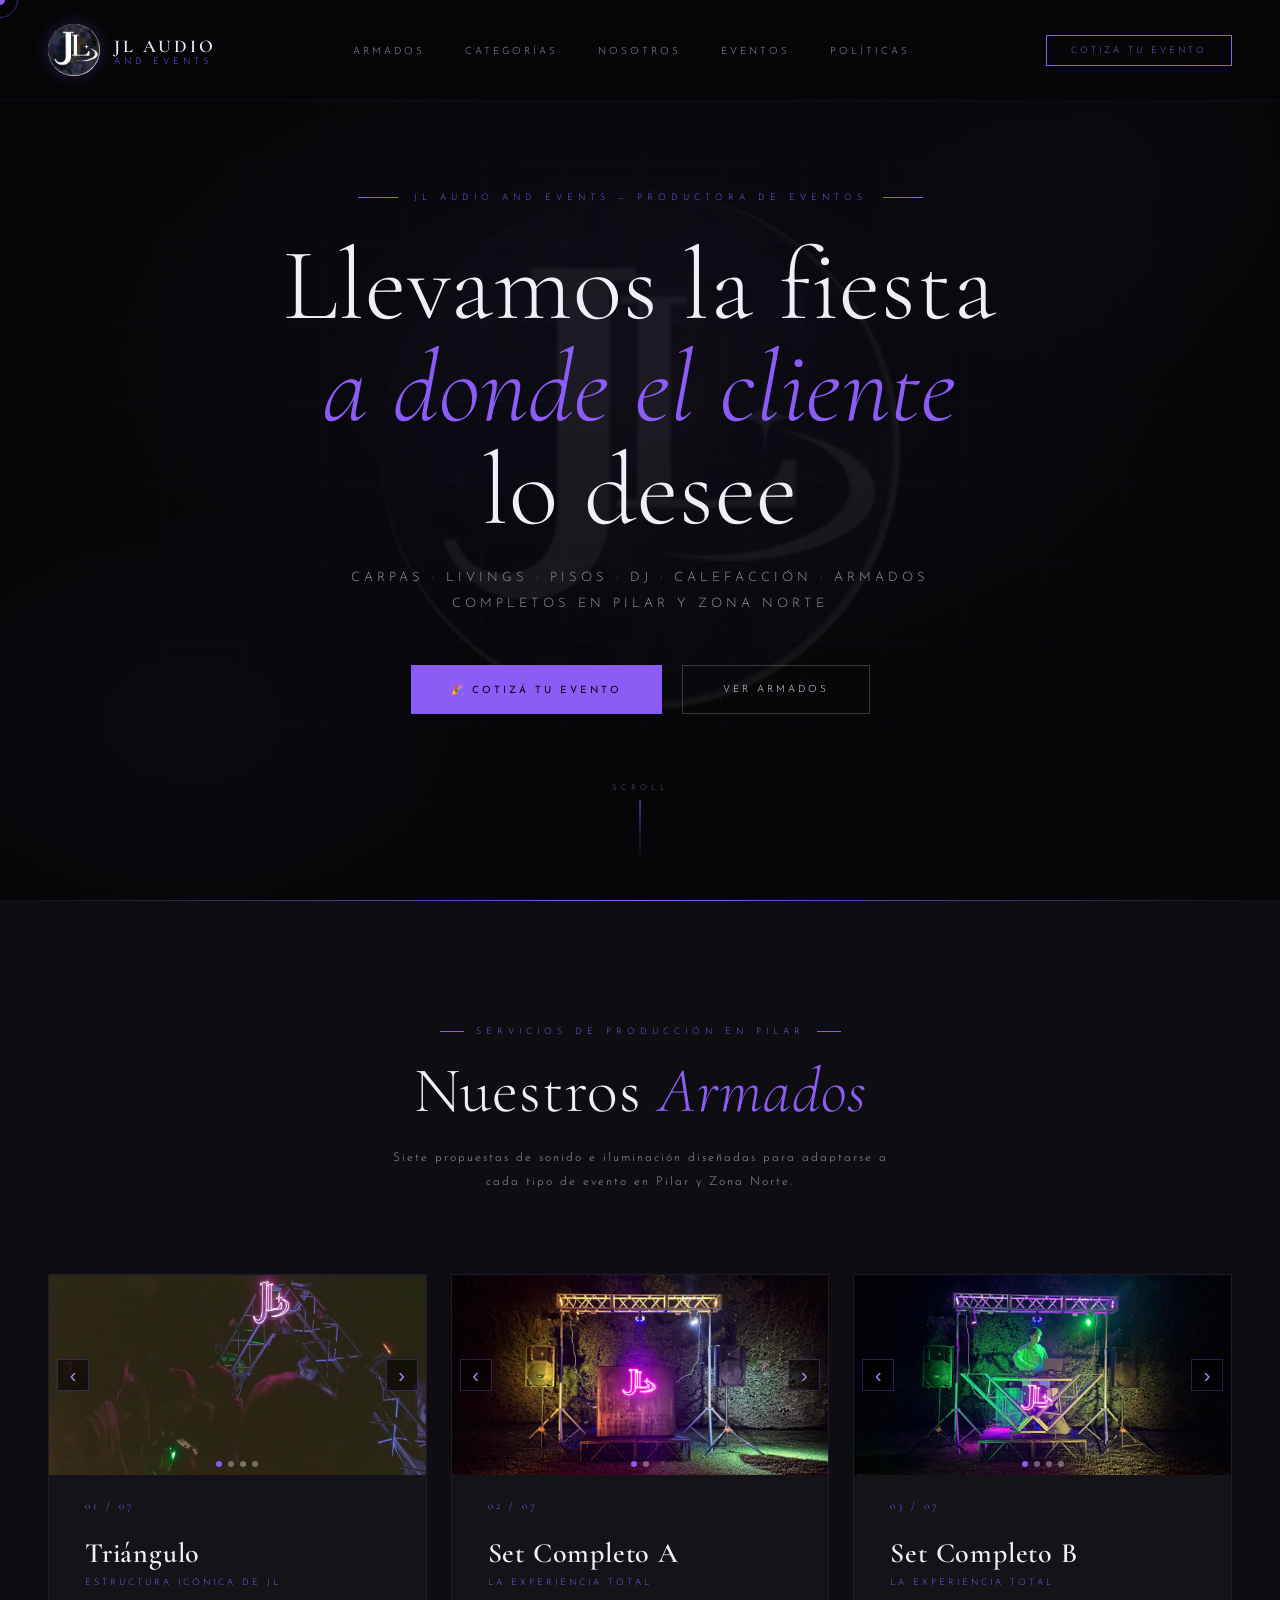
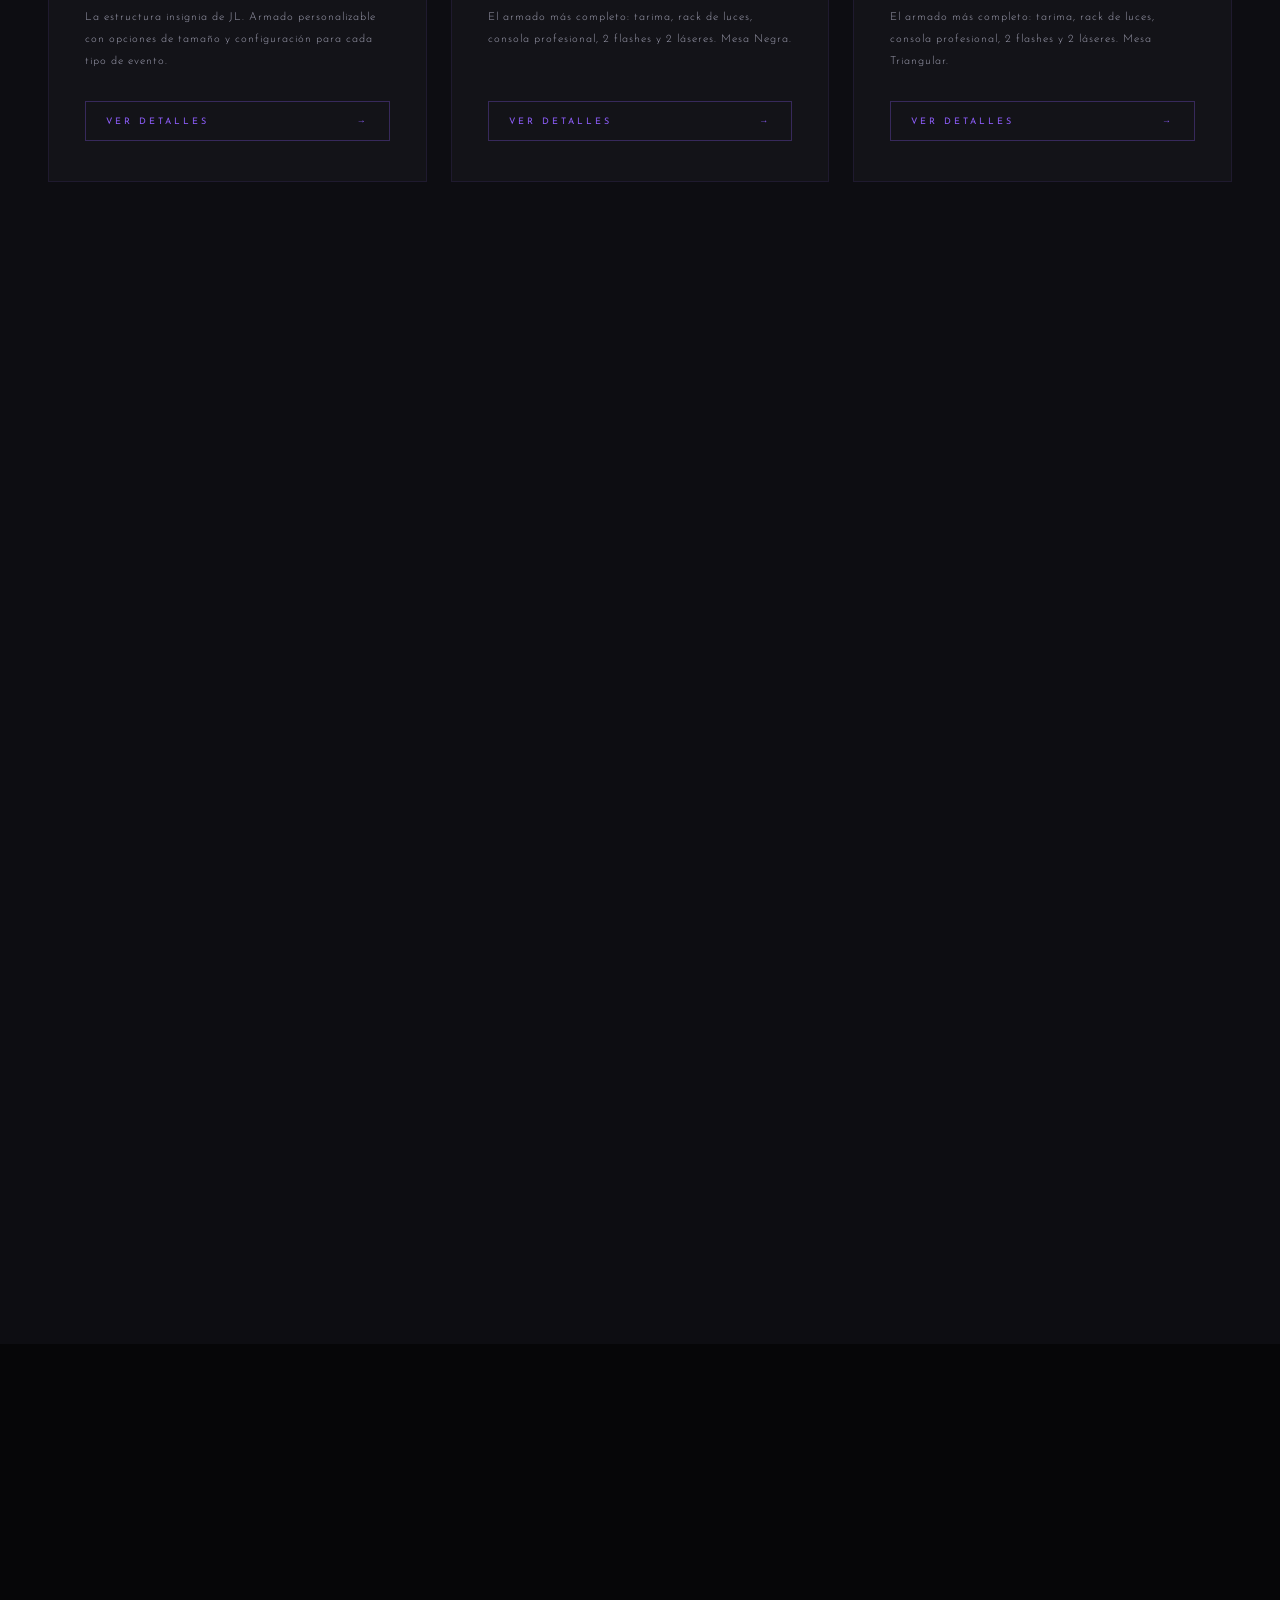
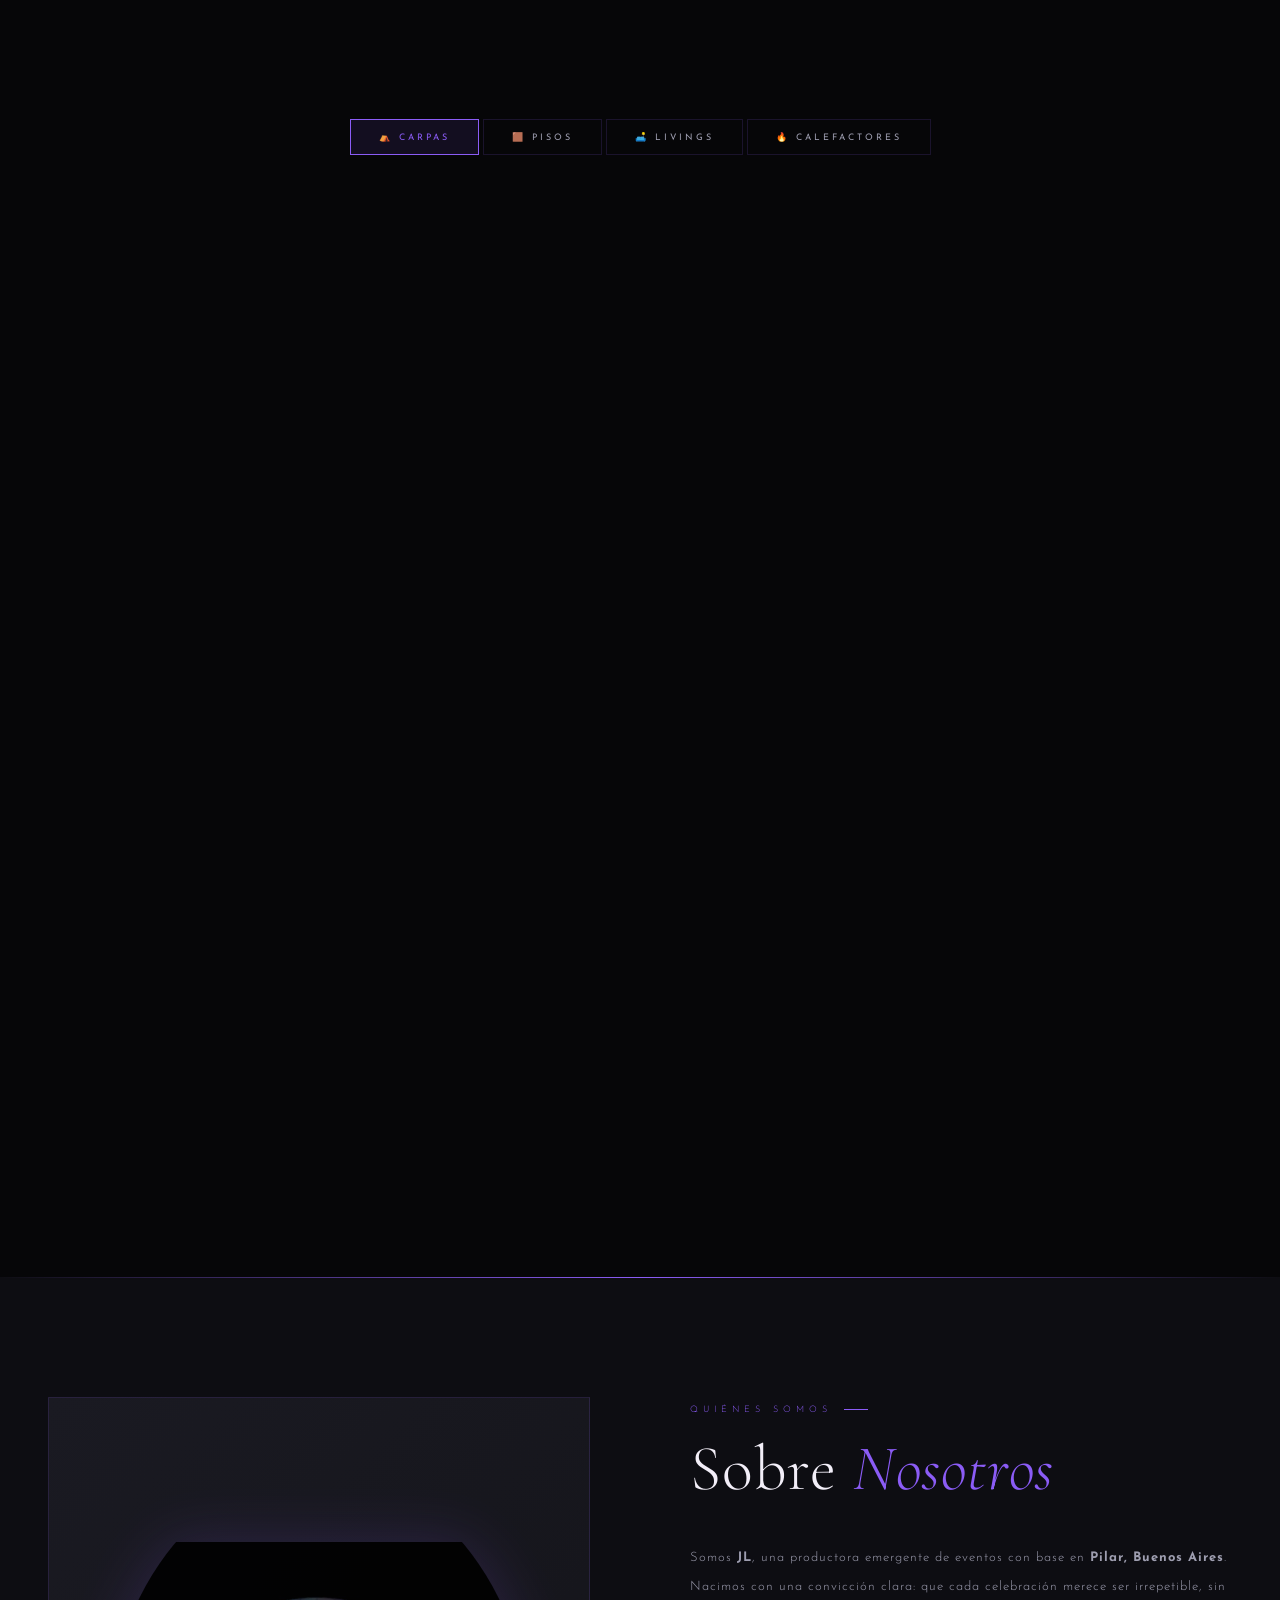
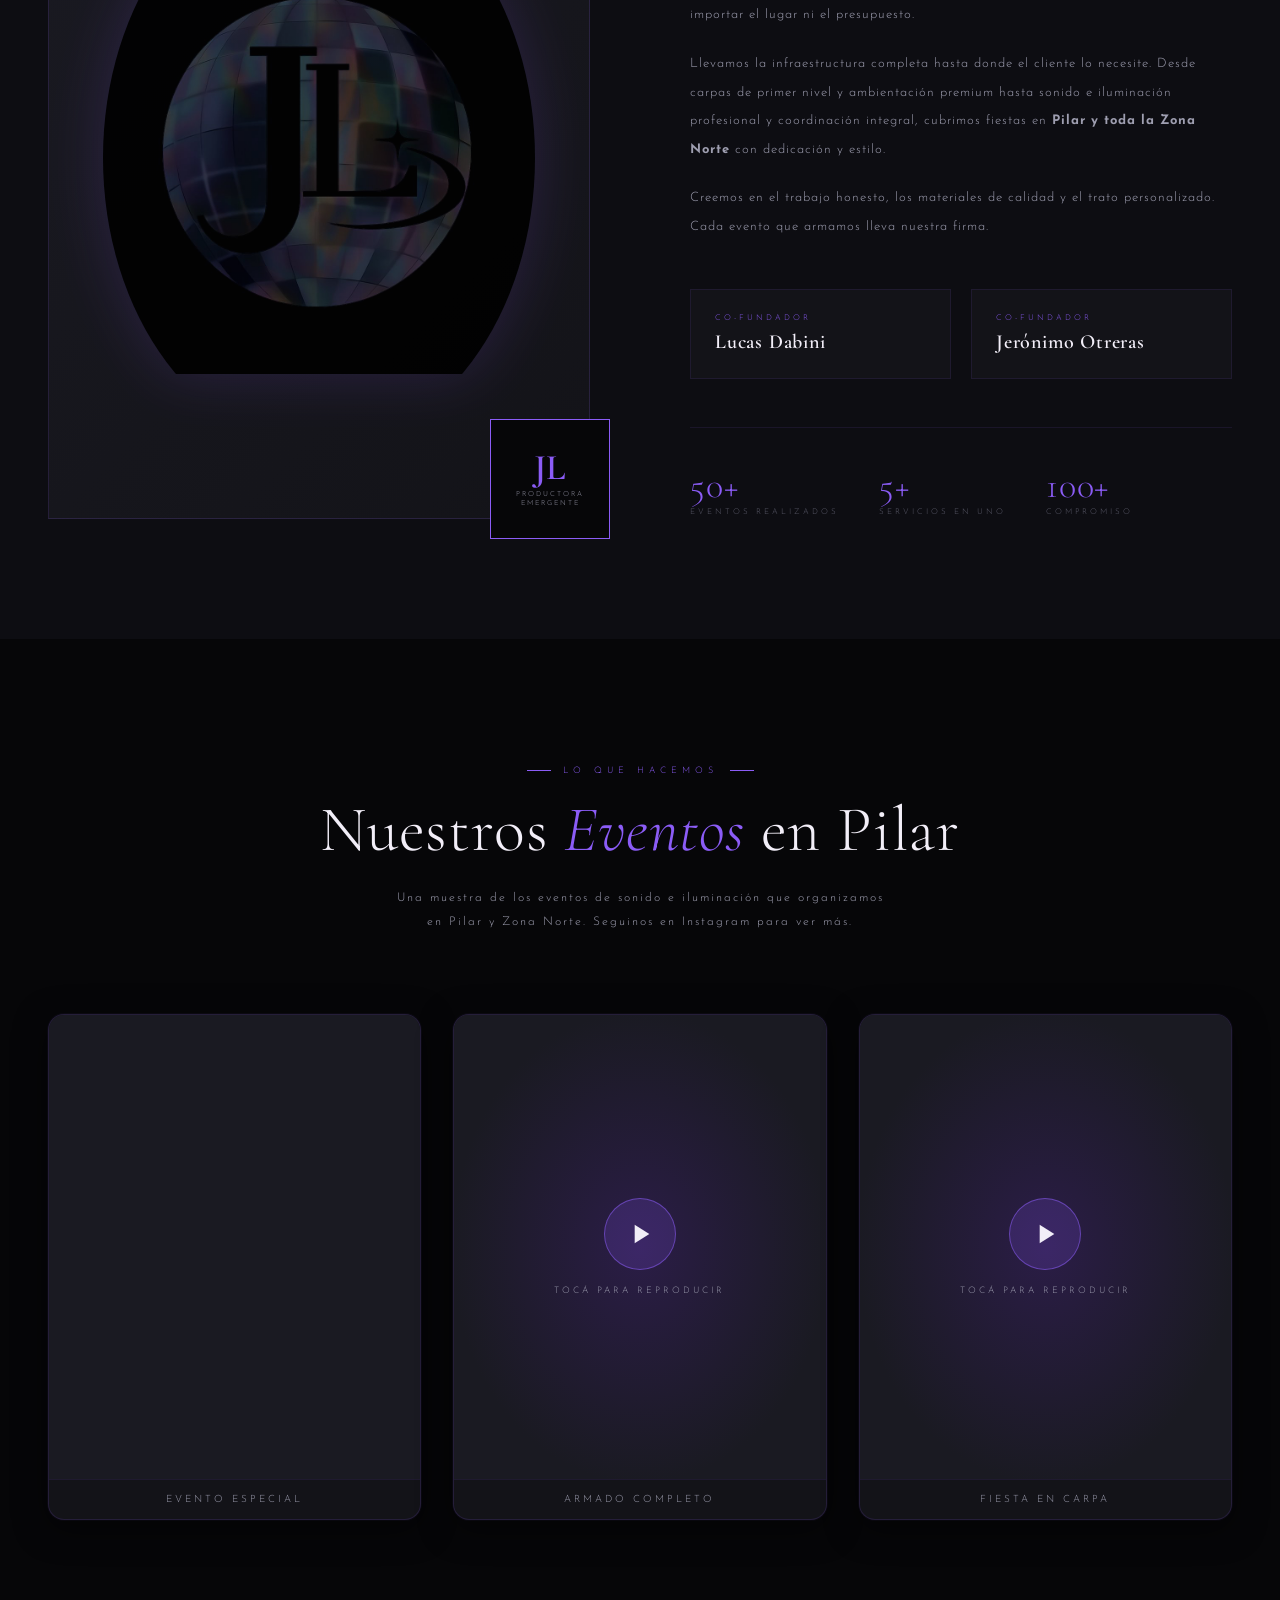
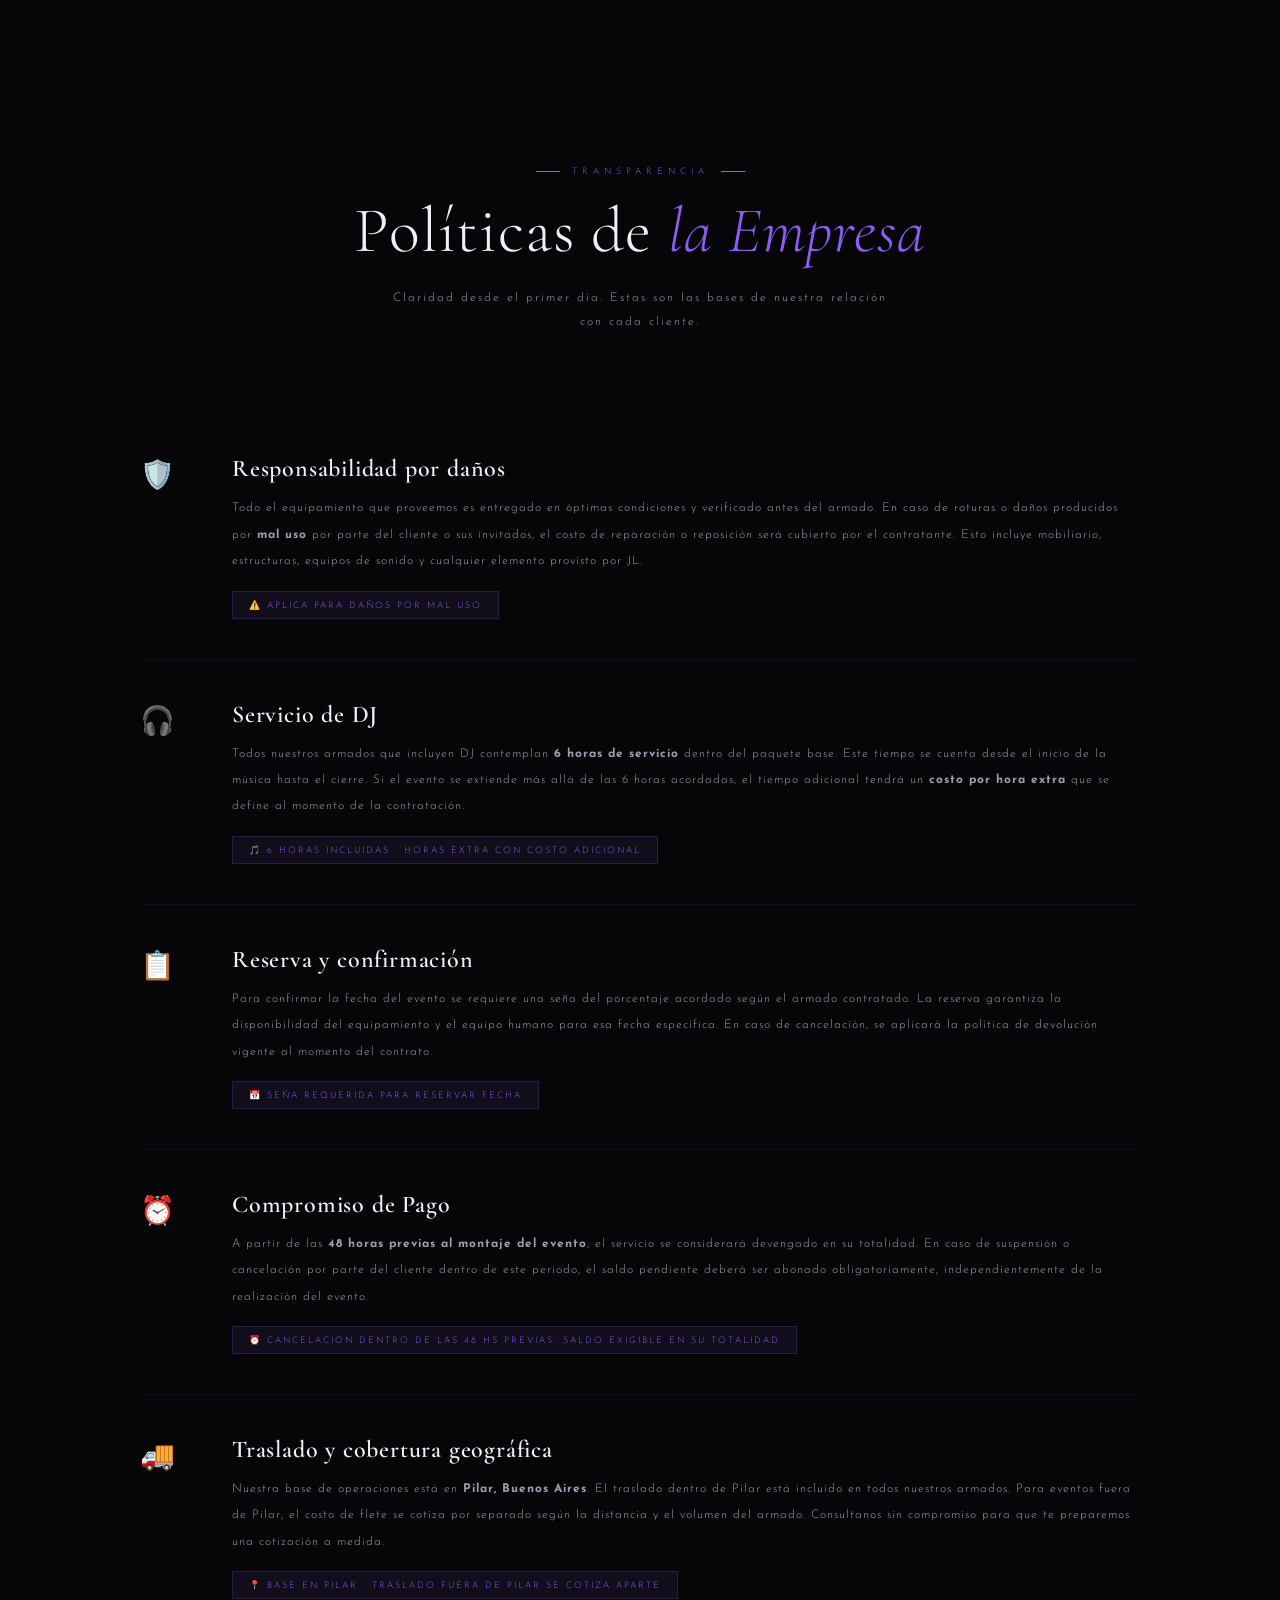
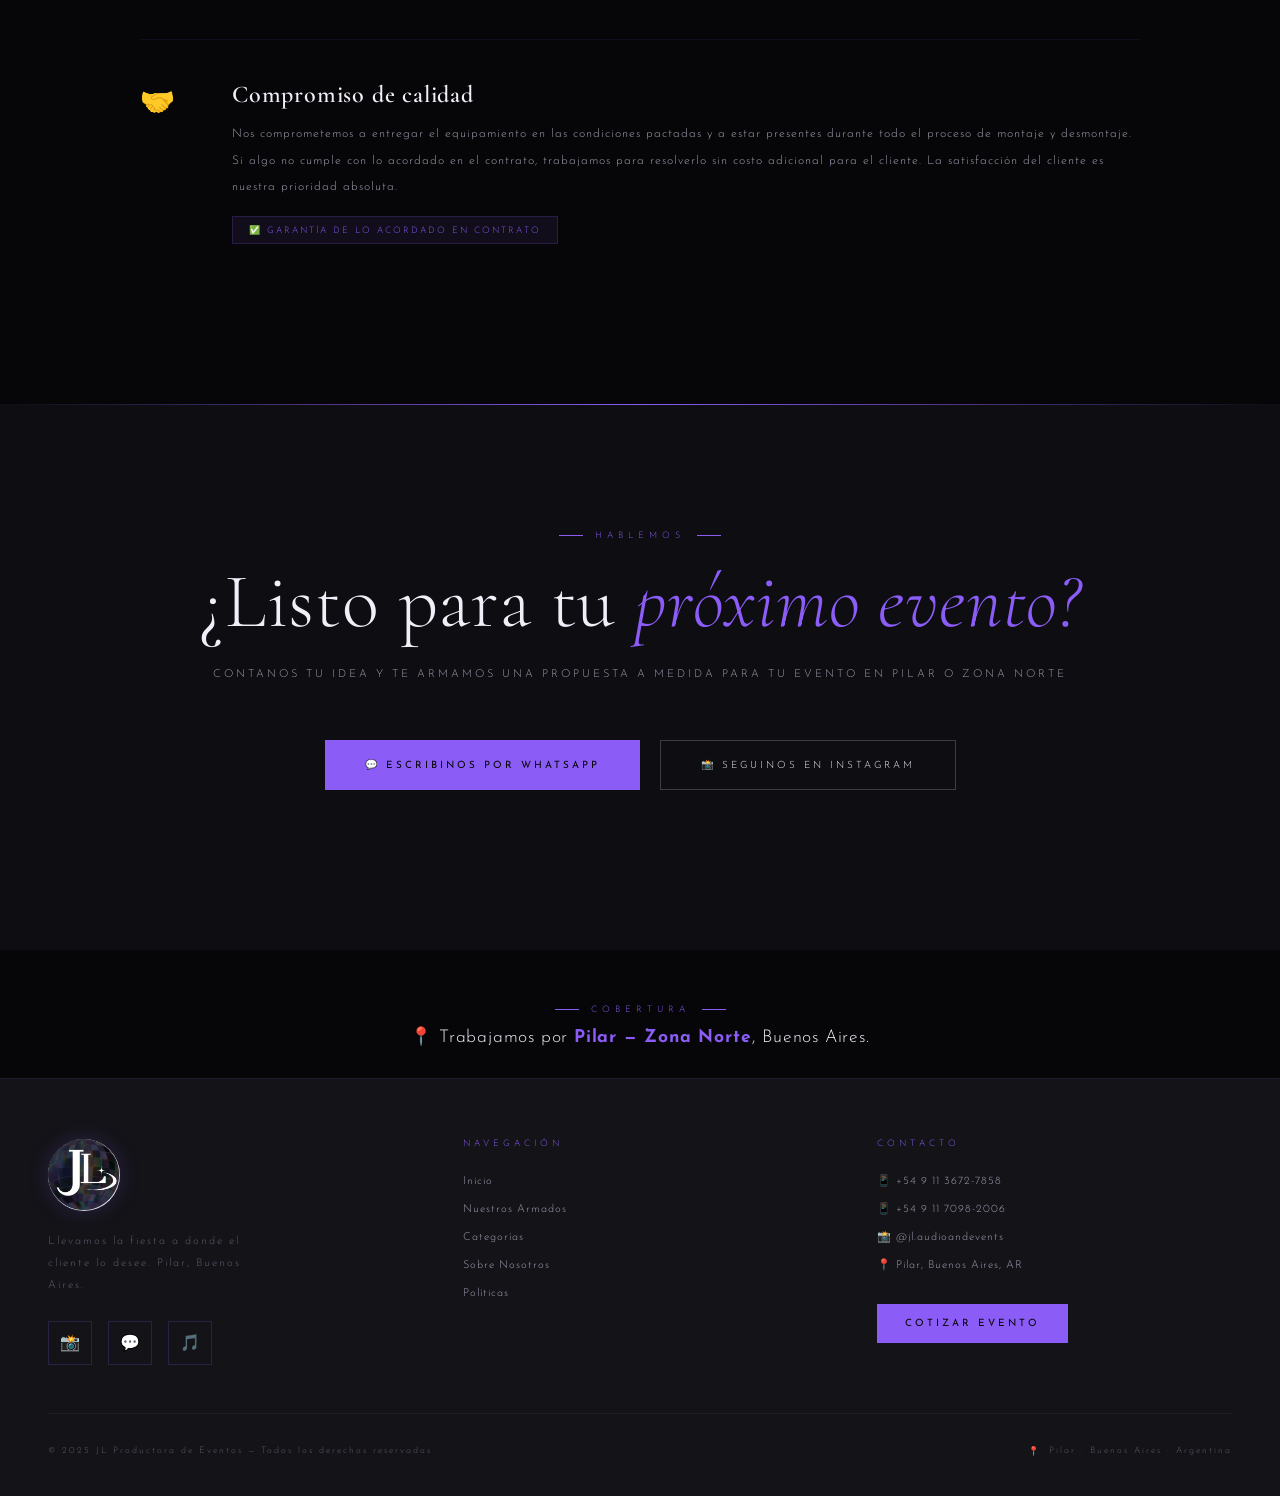
==== commit 653d403a: "feat: update brand identity to JL Audio and Events across navbar, hero and og tags Co-Authored-By: C" ====
--- a/index.html
+++ b/index.html
@@ -5,7 +5,7 @@
   <meta name="viewport" content="width=device-width, initial-scale=1.0" />
   <meta name="description" content="Productora de eventos en Pilar, Zona Norte. Sonido profesional, iluminación, DJ, carpas y armados completos para fiestas inolvidables en Pilar y alrededores, Buenos Aires." />
   <meta name="keywords" content="productora de eventos pilar, fiestas en pilar, sonido e iluminación pilar, organización de eventos zona norte, carpas para fiestas pilar, DJ pilar buenos aires, living alquiler pilar, calefactores pilar, armados para eventos pilar" />
-  <meta property="og:title" content="JL Productora de Eventos | Sonido, Iluminación y Fiestas en Pilar, Zona Norte" />
+  <meta property="og:title" content="JL Audio and Events | Productora de Eventos en Pilar" />
   <meta property="og:description" content="Productora de eventos en Pilar, Zona Norte. Sonido profesional, iluminación, DJ, carpas y armados completos para fiestas inolvidables." />
   <meta property="og:type" content="website" />
   <meta property="og:url" content="https://jlaudioandevents.com/" />
@@ -82,8 +82,8 @@
     <a href="#hero" class="nav-logo" aria-label="JL Productora - Inicio">
       <img src="img/logo.png" alt="JL Productora de Eventos - Pilar, Buenos Aires" class="nav-logo-img" />
       <div class="logo-text">
-        <span>Productora</span>
-        <span>de eventos · Pilar</span>
+        <span>JL Audio</span>
+        <span>and Events</span>
       </div>
     </a>
     <ul class="nav-links" role="list">
@@ -114,8 +114,8 @@
       <img src="img/logo.png" alt="JL Productora de Eventos - Sonido e Iluminación en Pilar" />
     </div>
     <div class="hero-content">
-      <div class="hero-eyebrow" aria-label="Productora de Eventos — Pilar, Buenos Aires">
-        Productora de Eventos — Pilar, Buenos Aires
+      <div class="hero-eyebrow" aria-label="JL Audio and Events — Productora de Eventos">
+        JL Audio and Events — Productora de Eventos
       </div>
       <h1 class="hero-title">
         Llevamos la fiesta
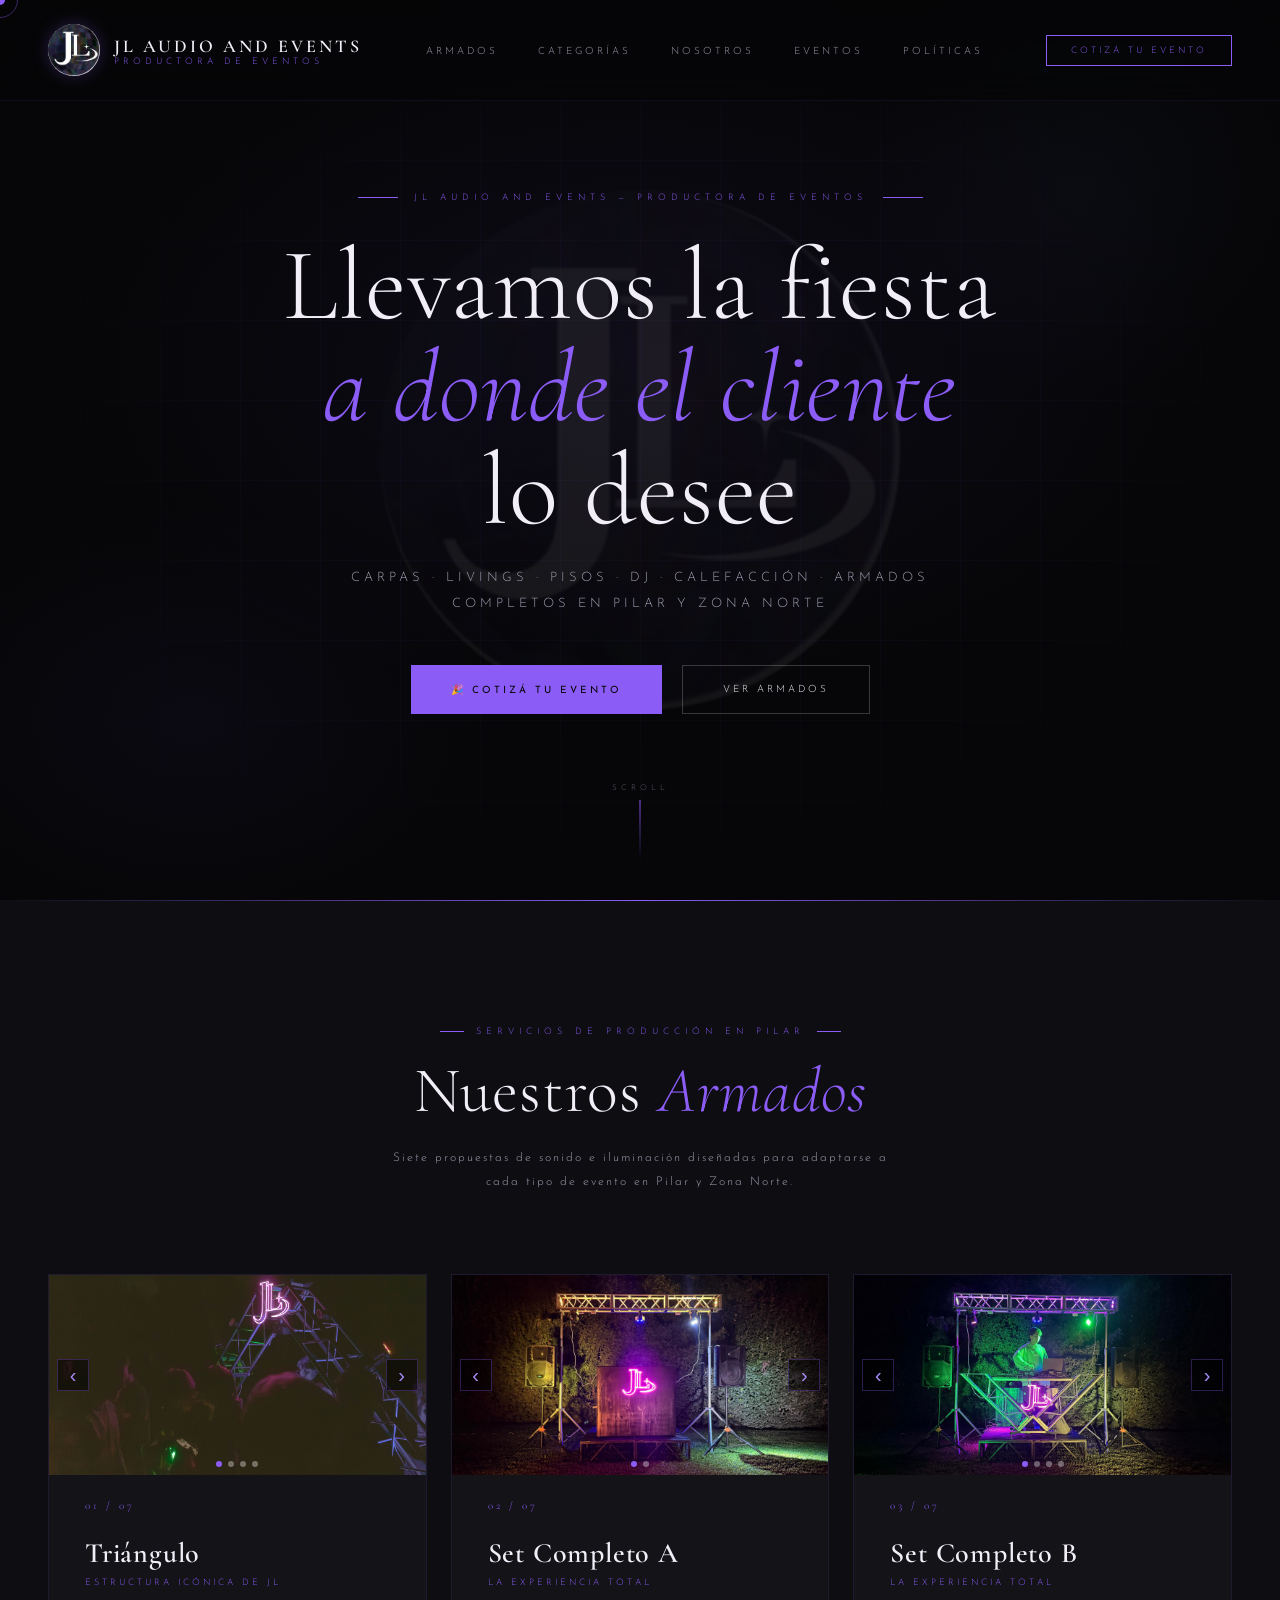
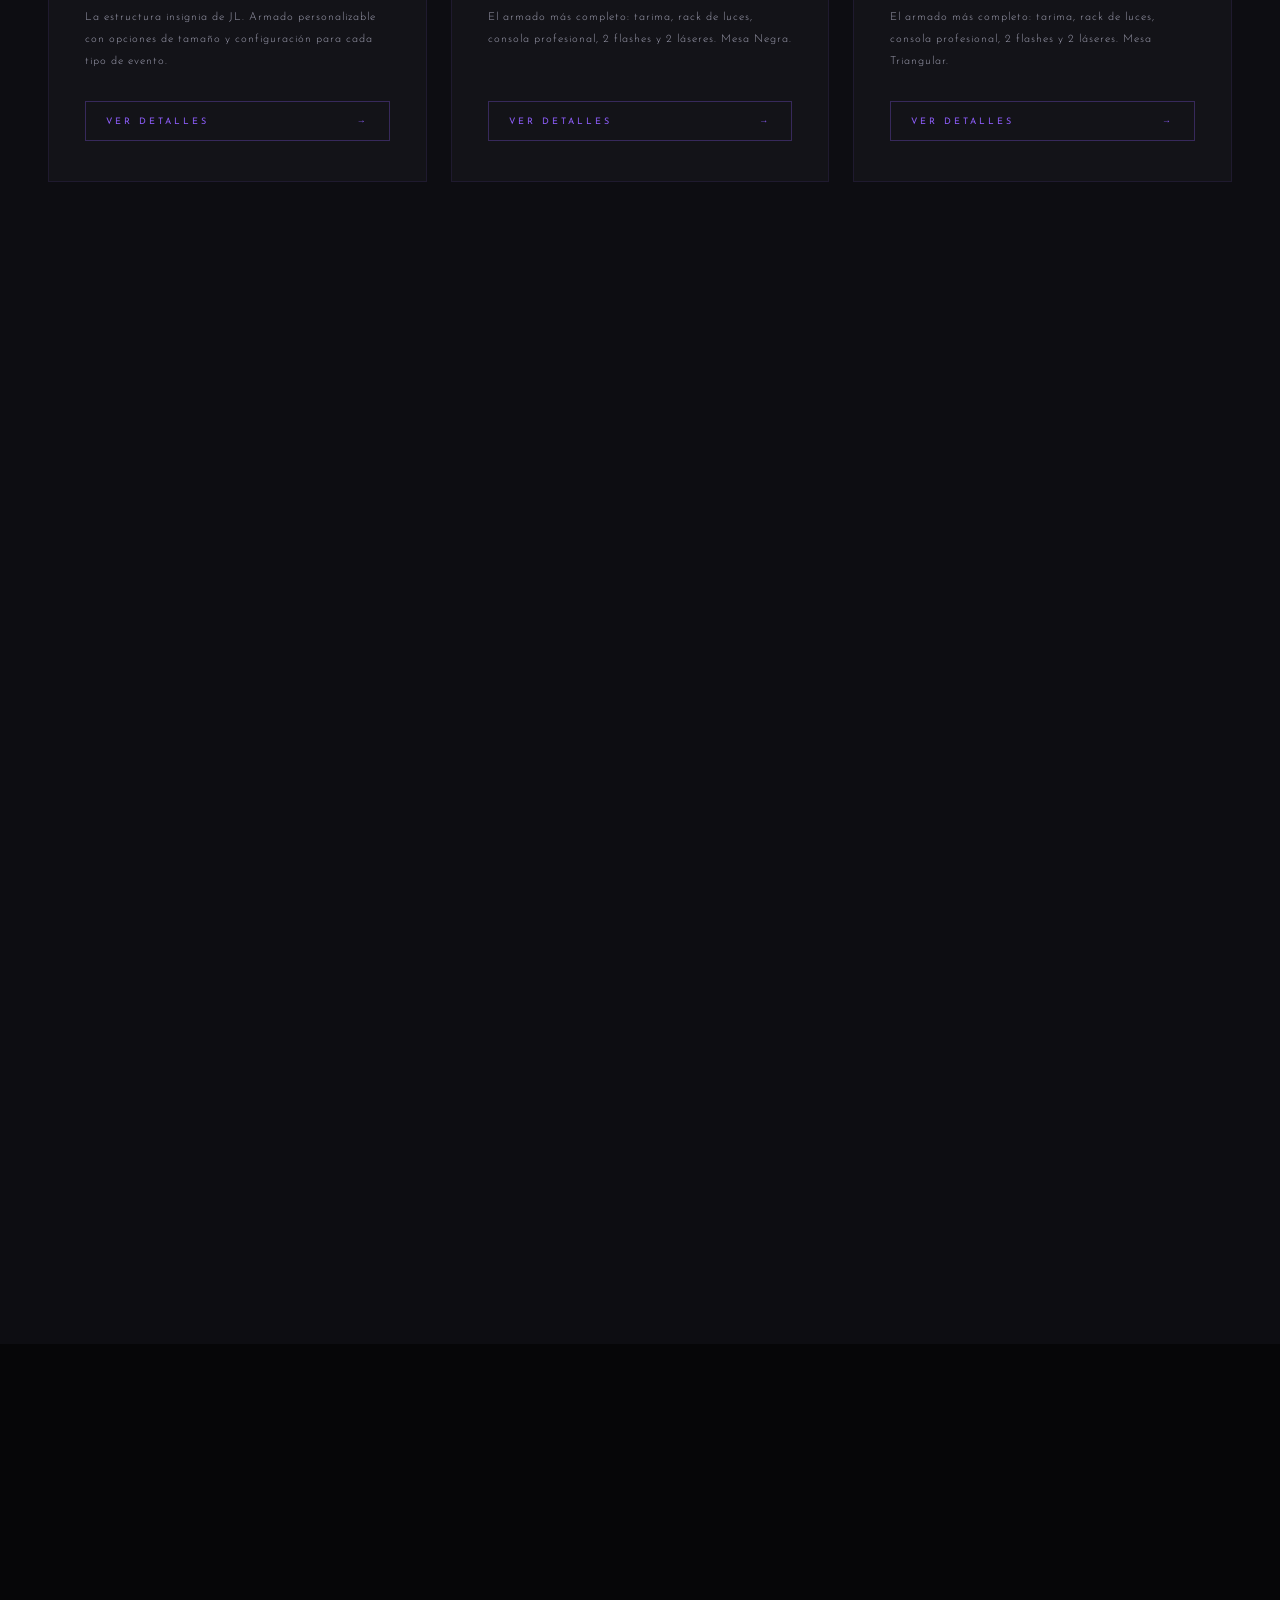
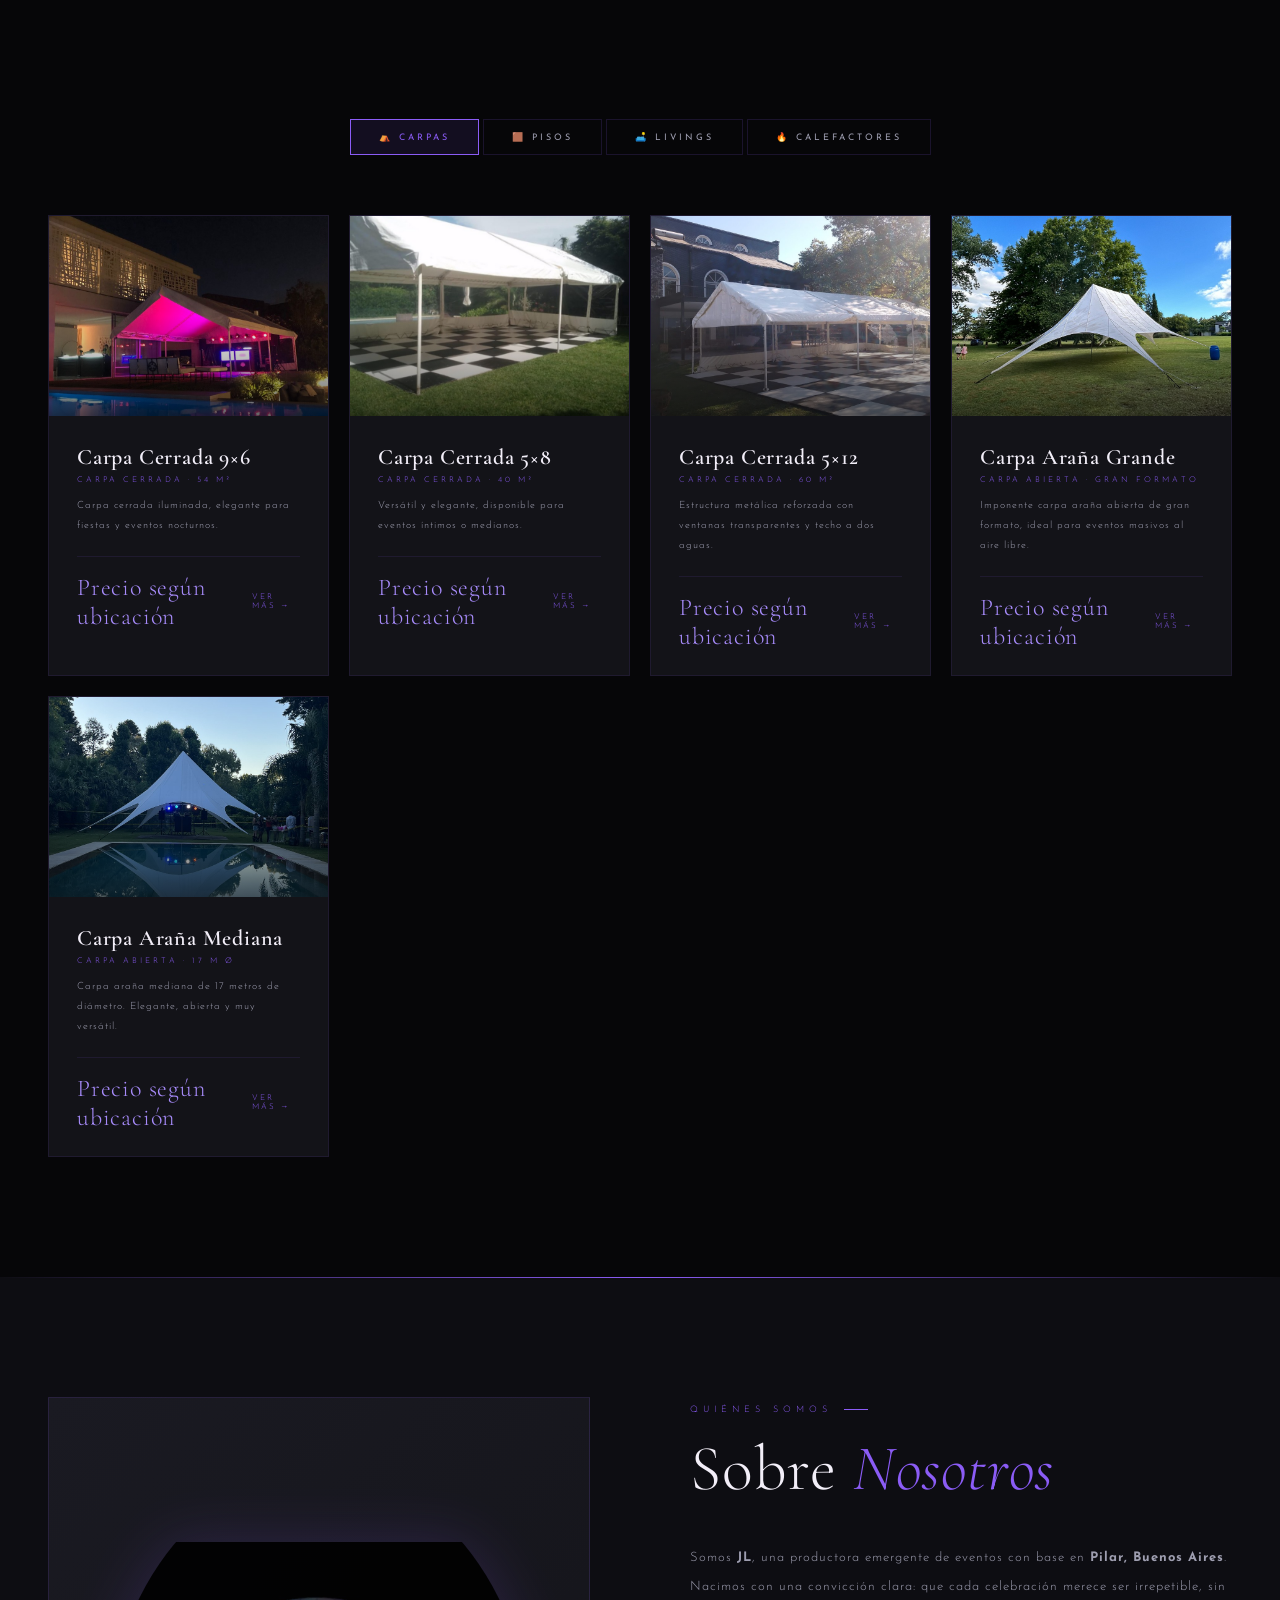
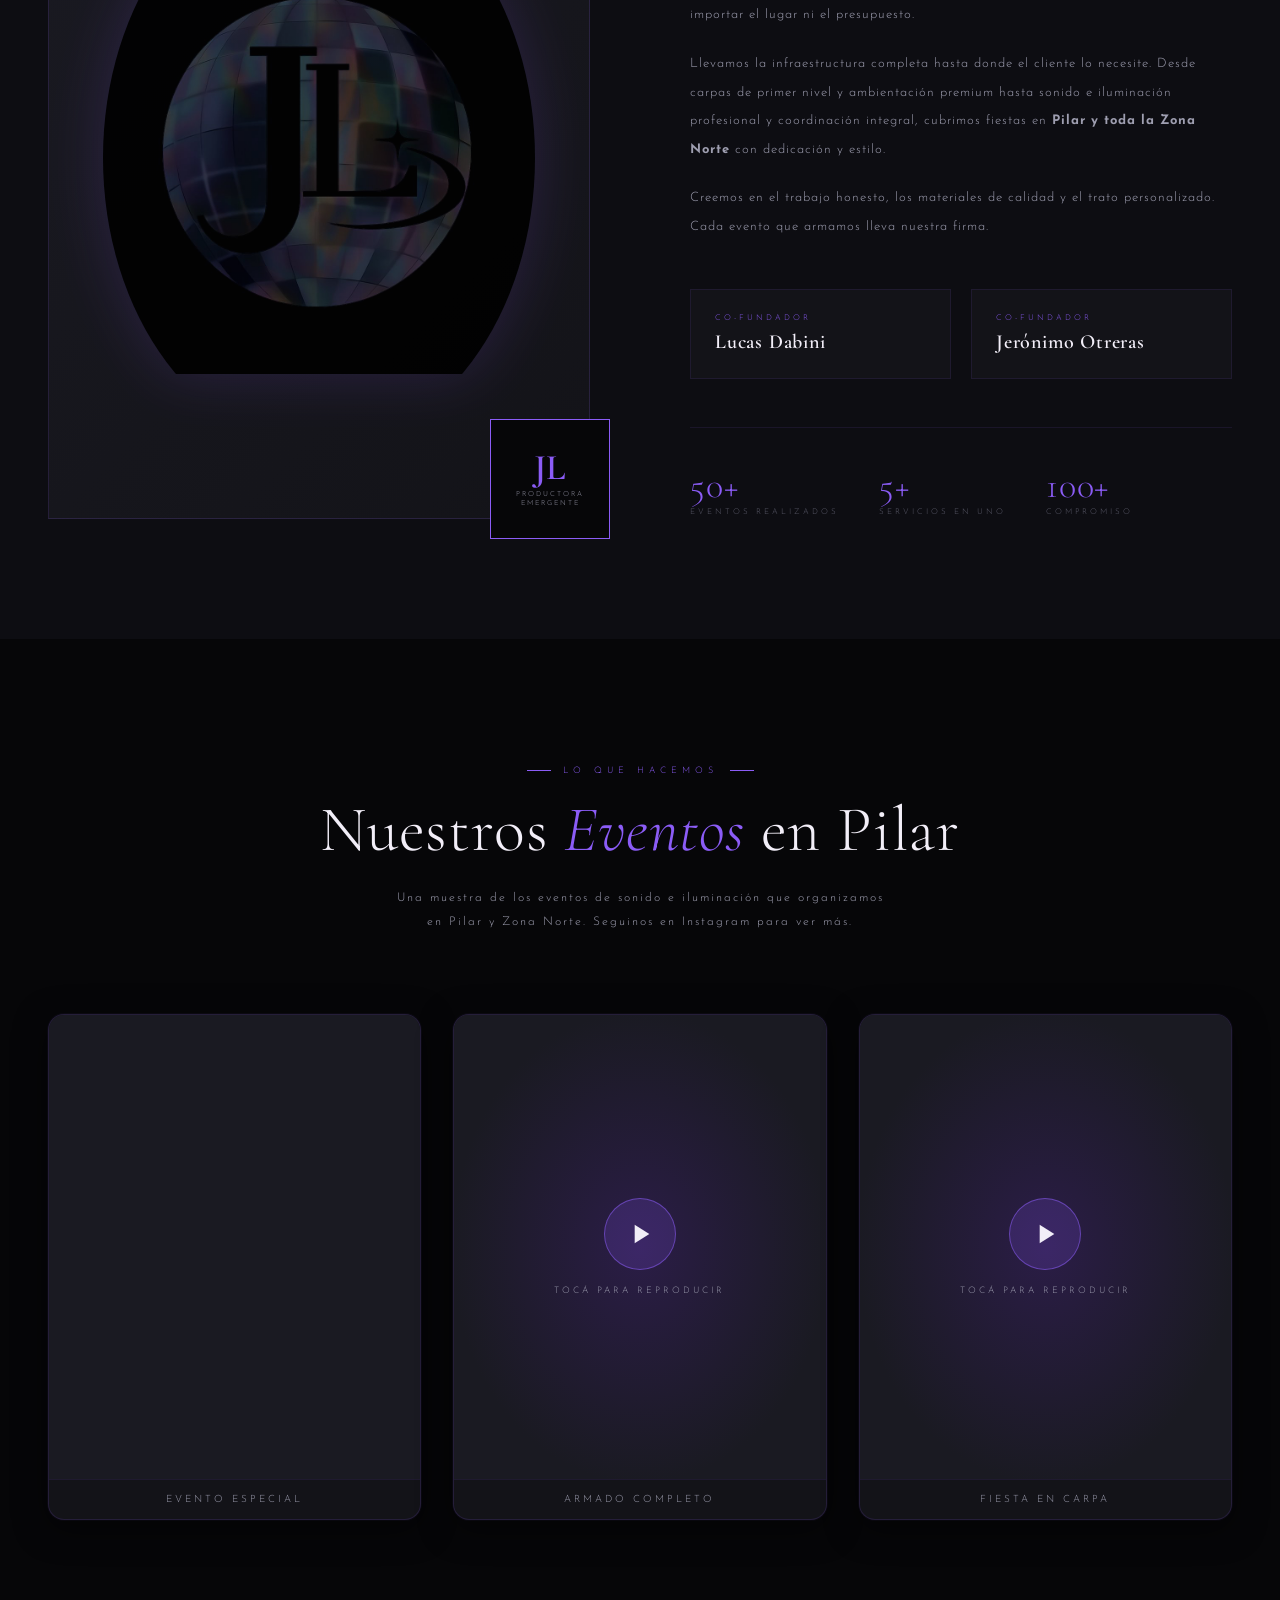
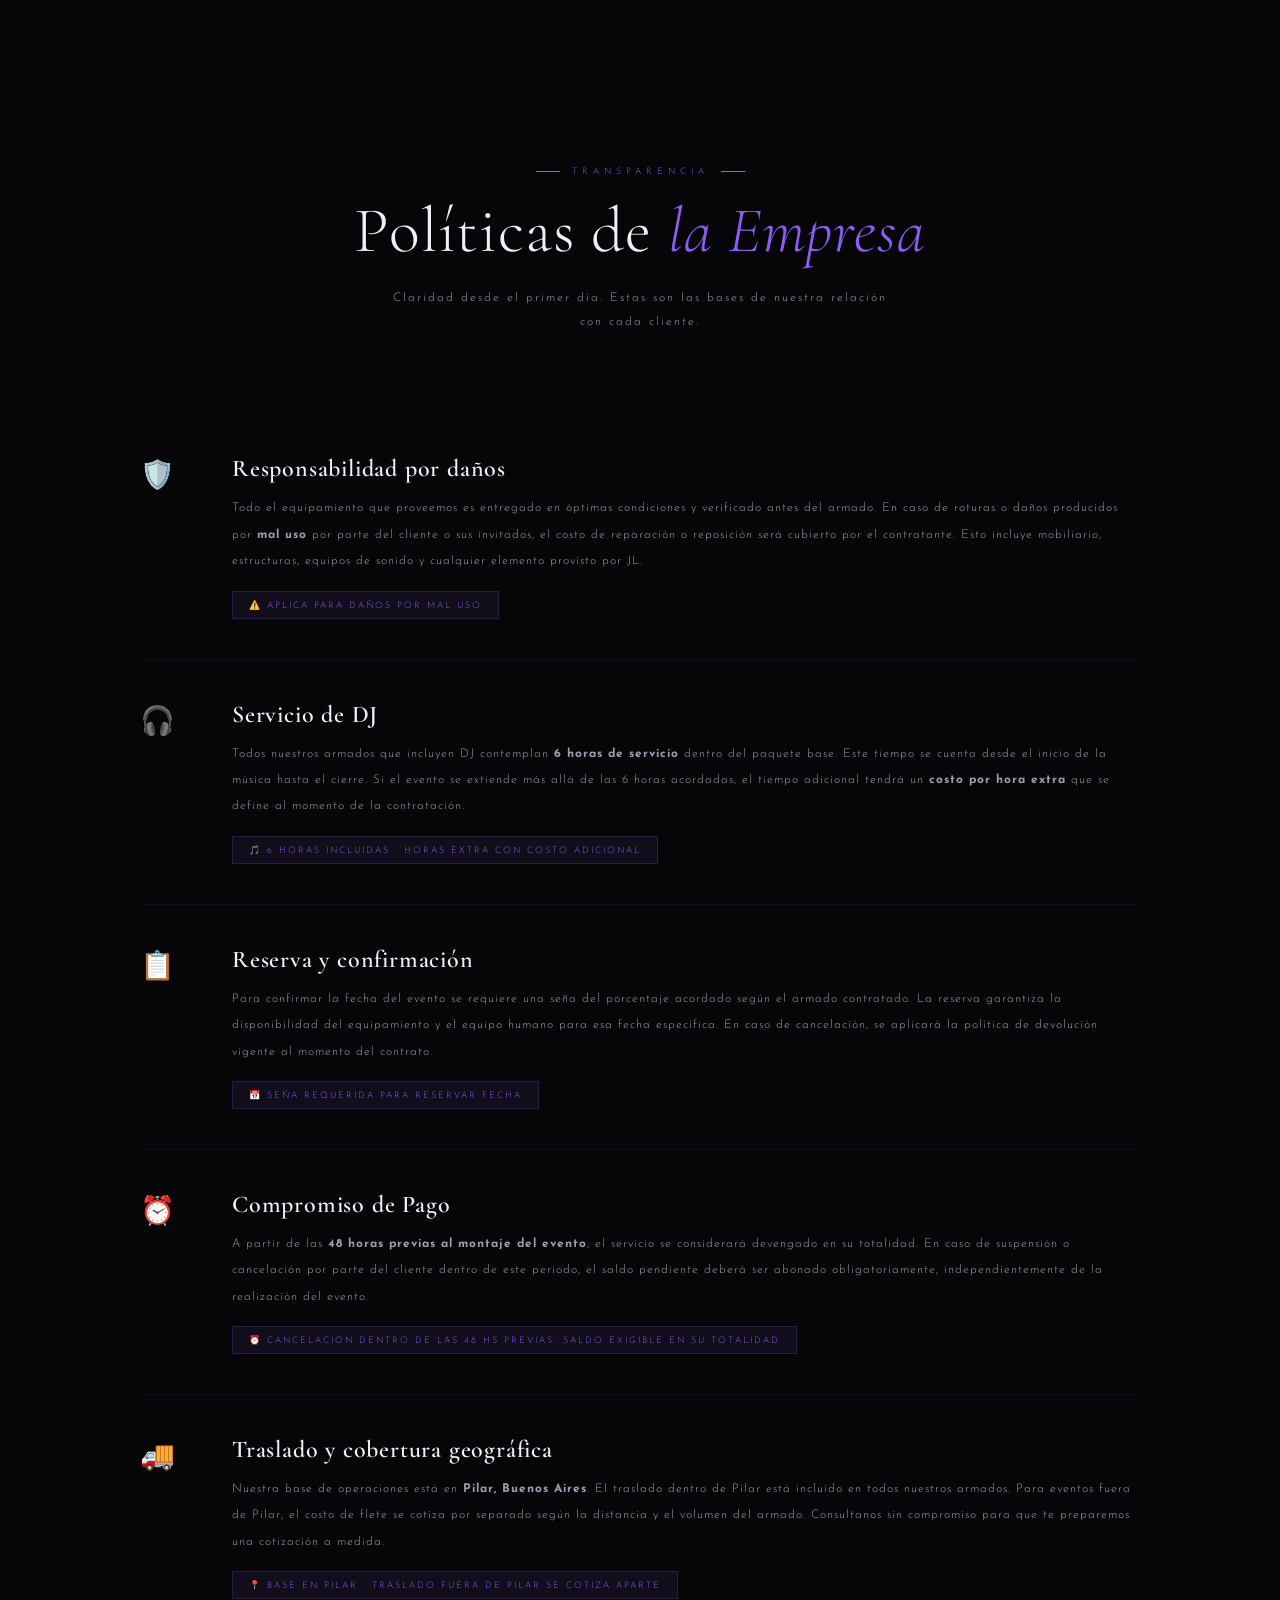
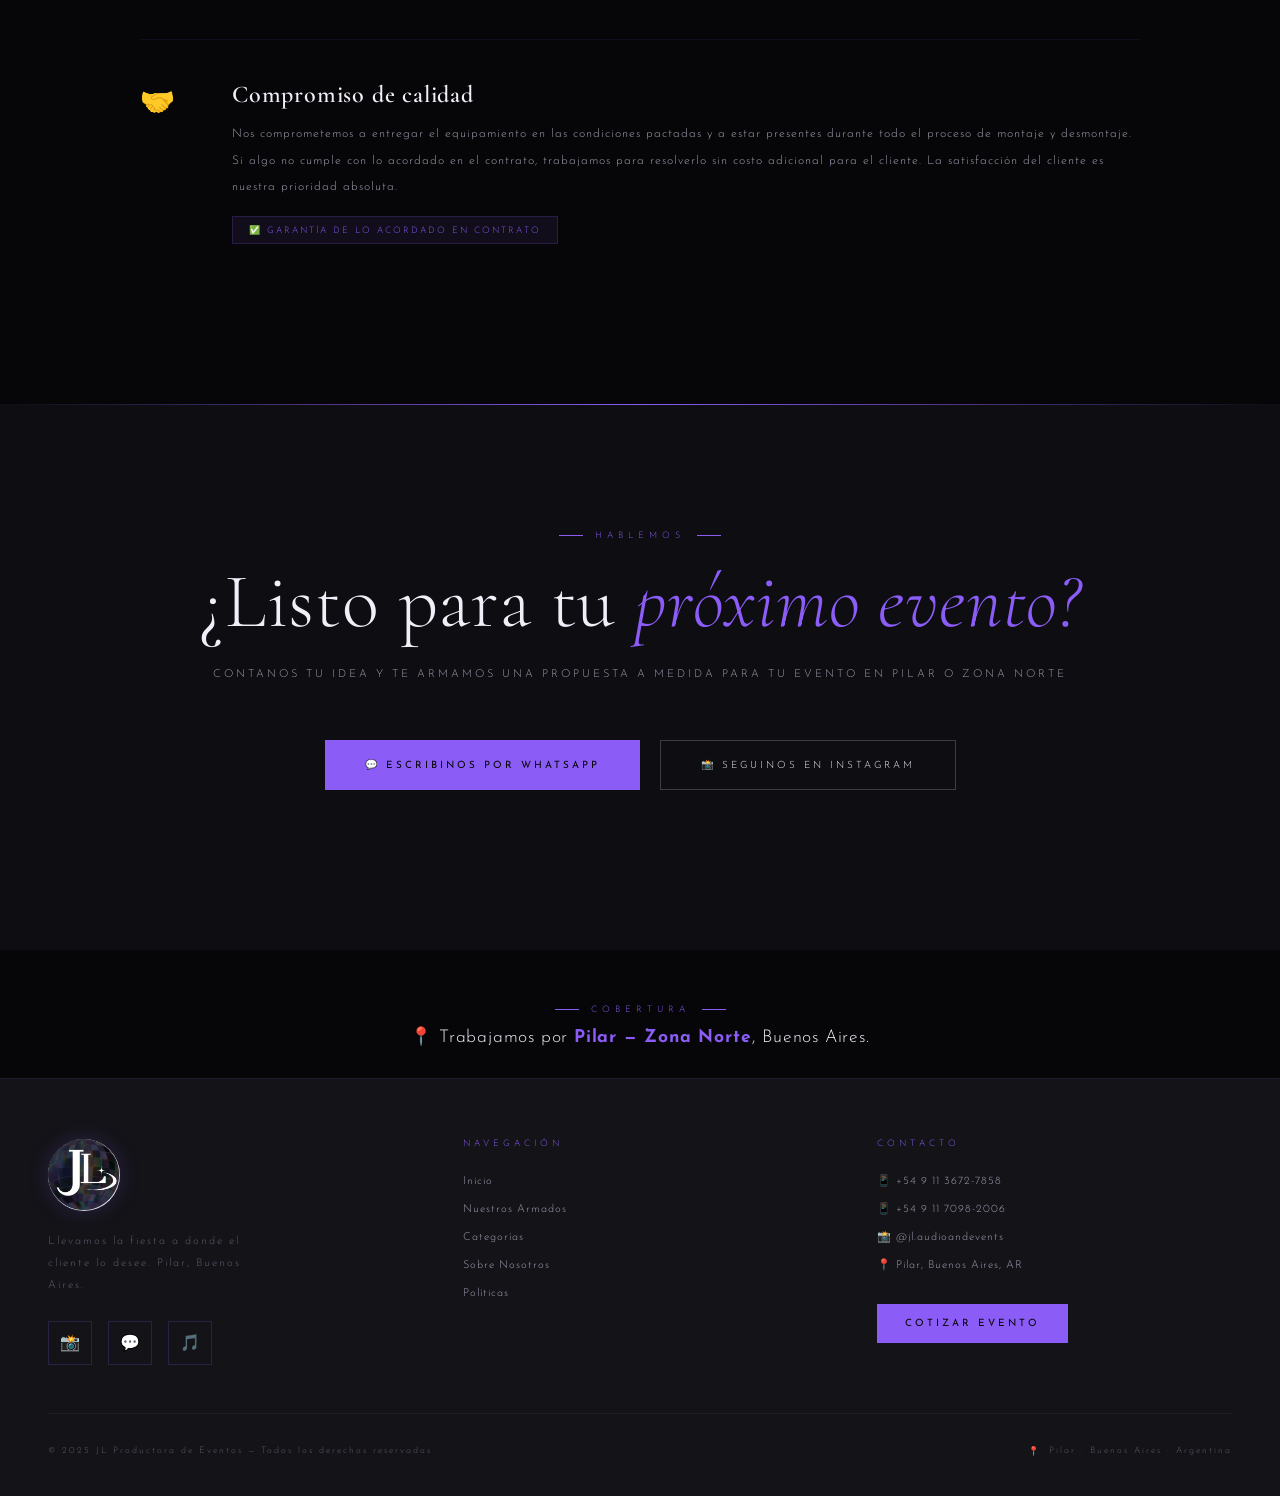
==== commit cd7bbc4a: "fix: update navbar logo text to JL Audio and Events / Productora de Eventos Co-Authored-By: Claude S" ====
--- a/index.html
+++ b/index.html
@@ -82,8 +82,8 @@
     <a href="#hero" class="nav-logo" aria-label="JL Productora - Inicio">
       <img src="img/logo.png" alt="JL Productora de Eventos - Pilar, Buenos Aires" class="nav-logo-img" />
       <div class="logo-text">
-        <span>JL Audio</span>
-        <span>and Events</span>
+        <span>JL Audio and Events</span>
+        <span>Productora de Eventos</span>
       </div>
     </a>
     <ul class="nav-links" role="list">
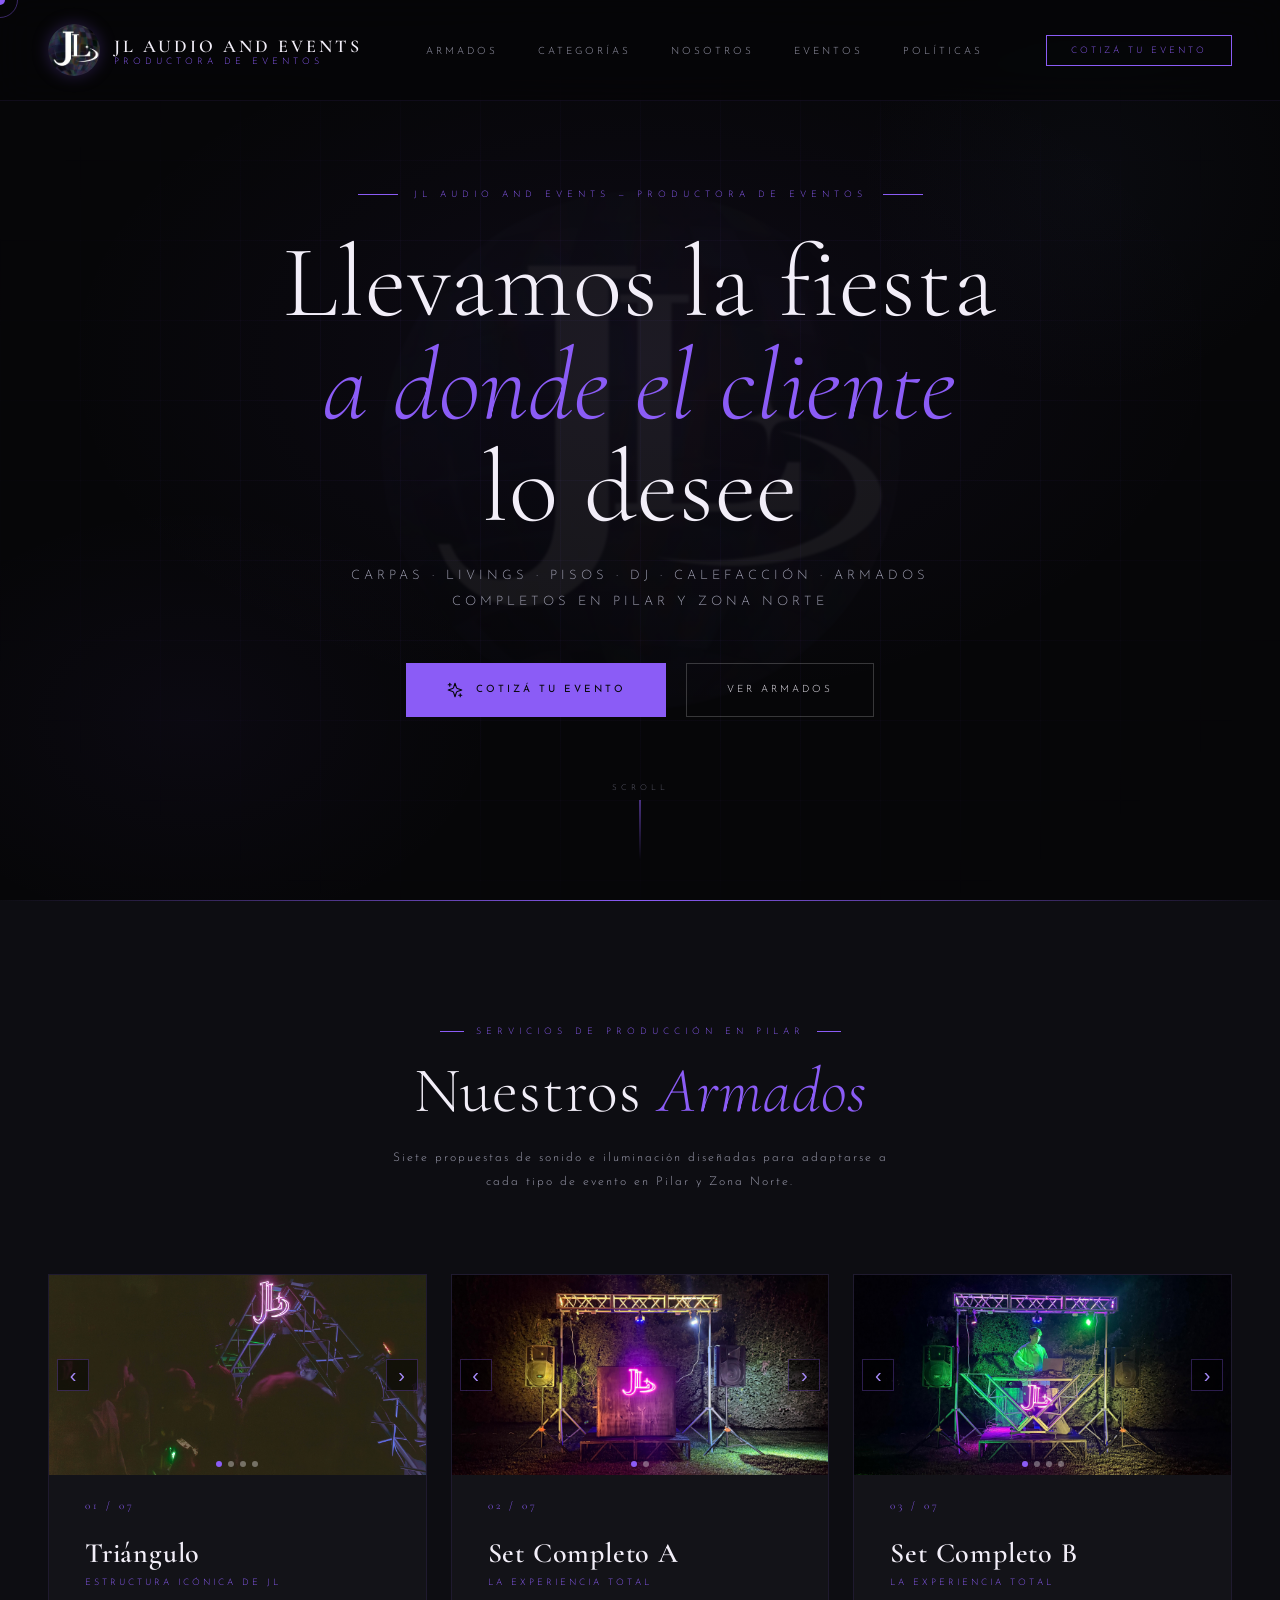
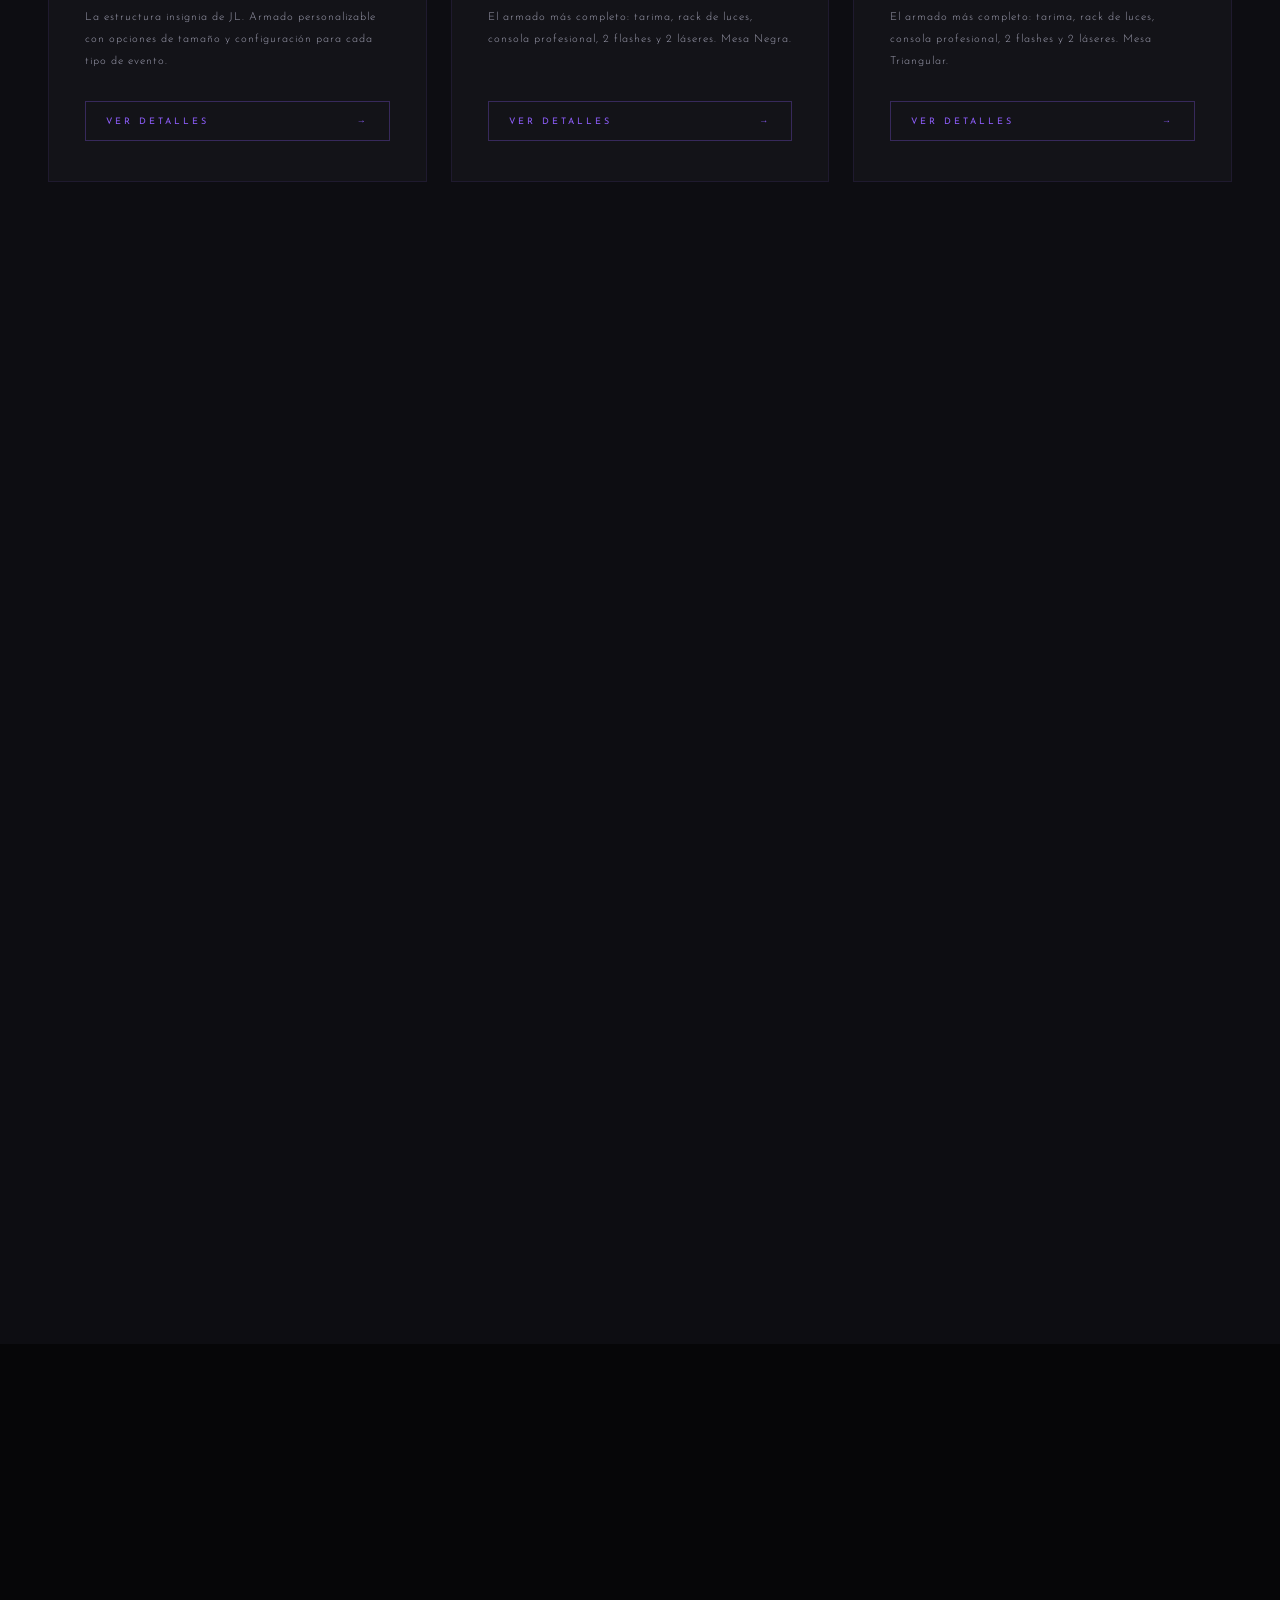
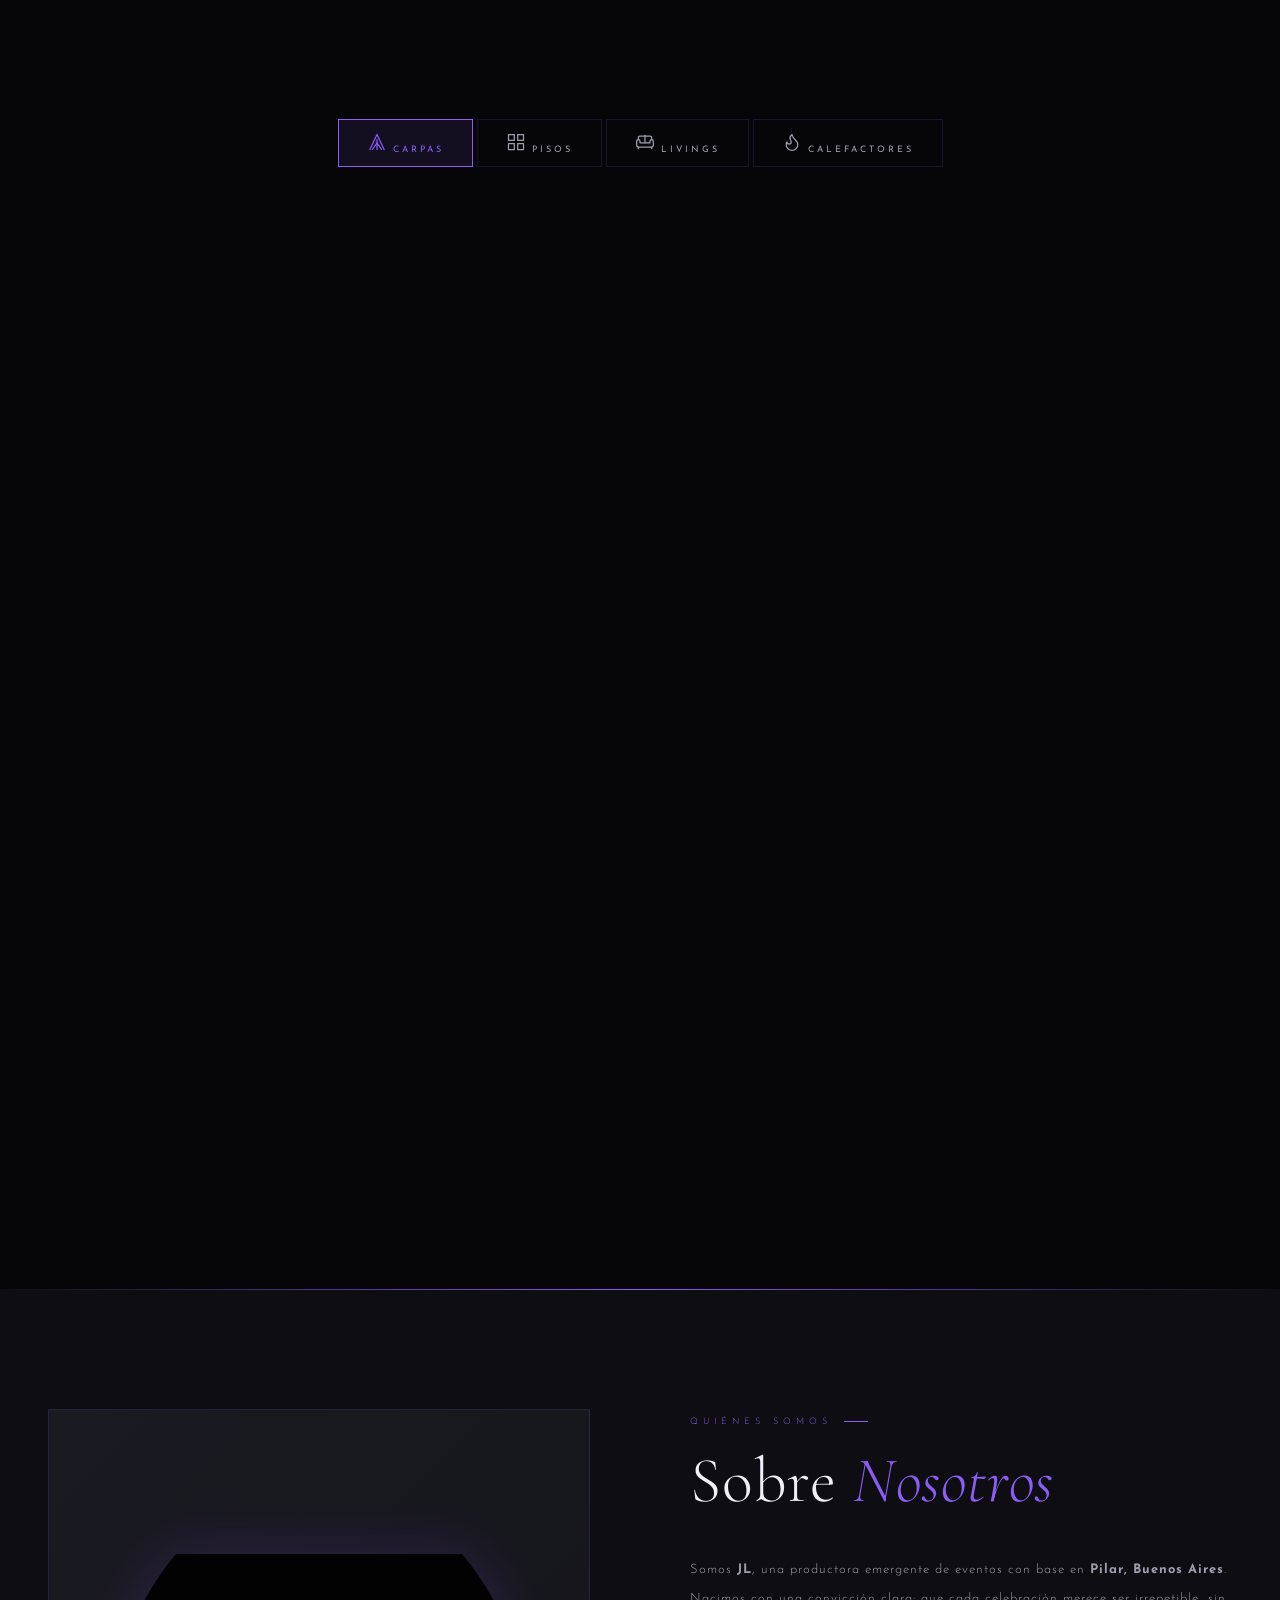
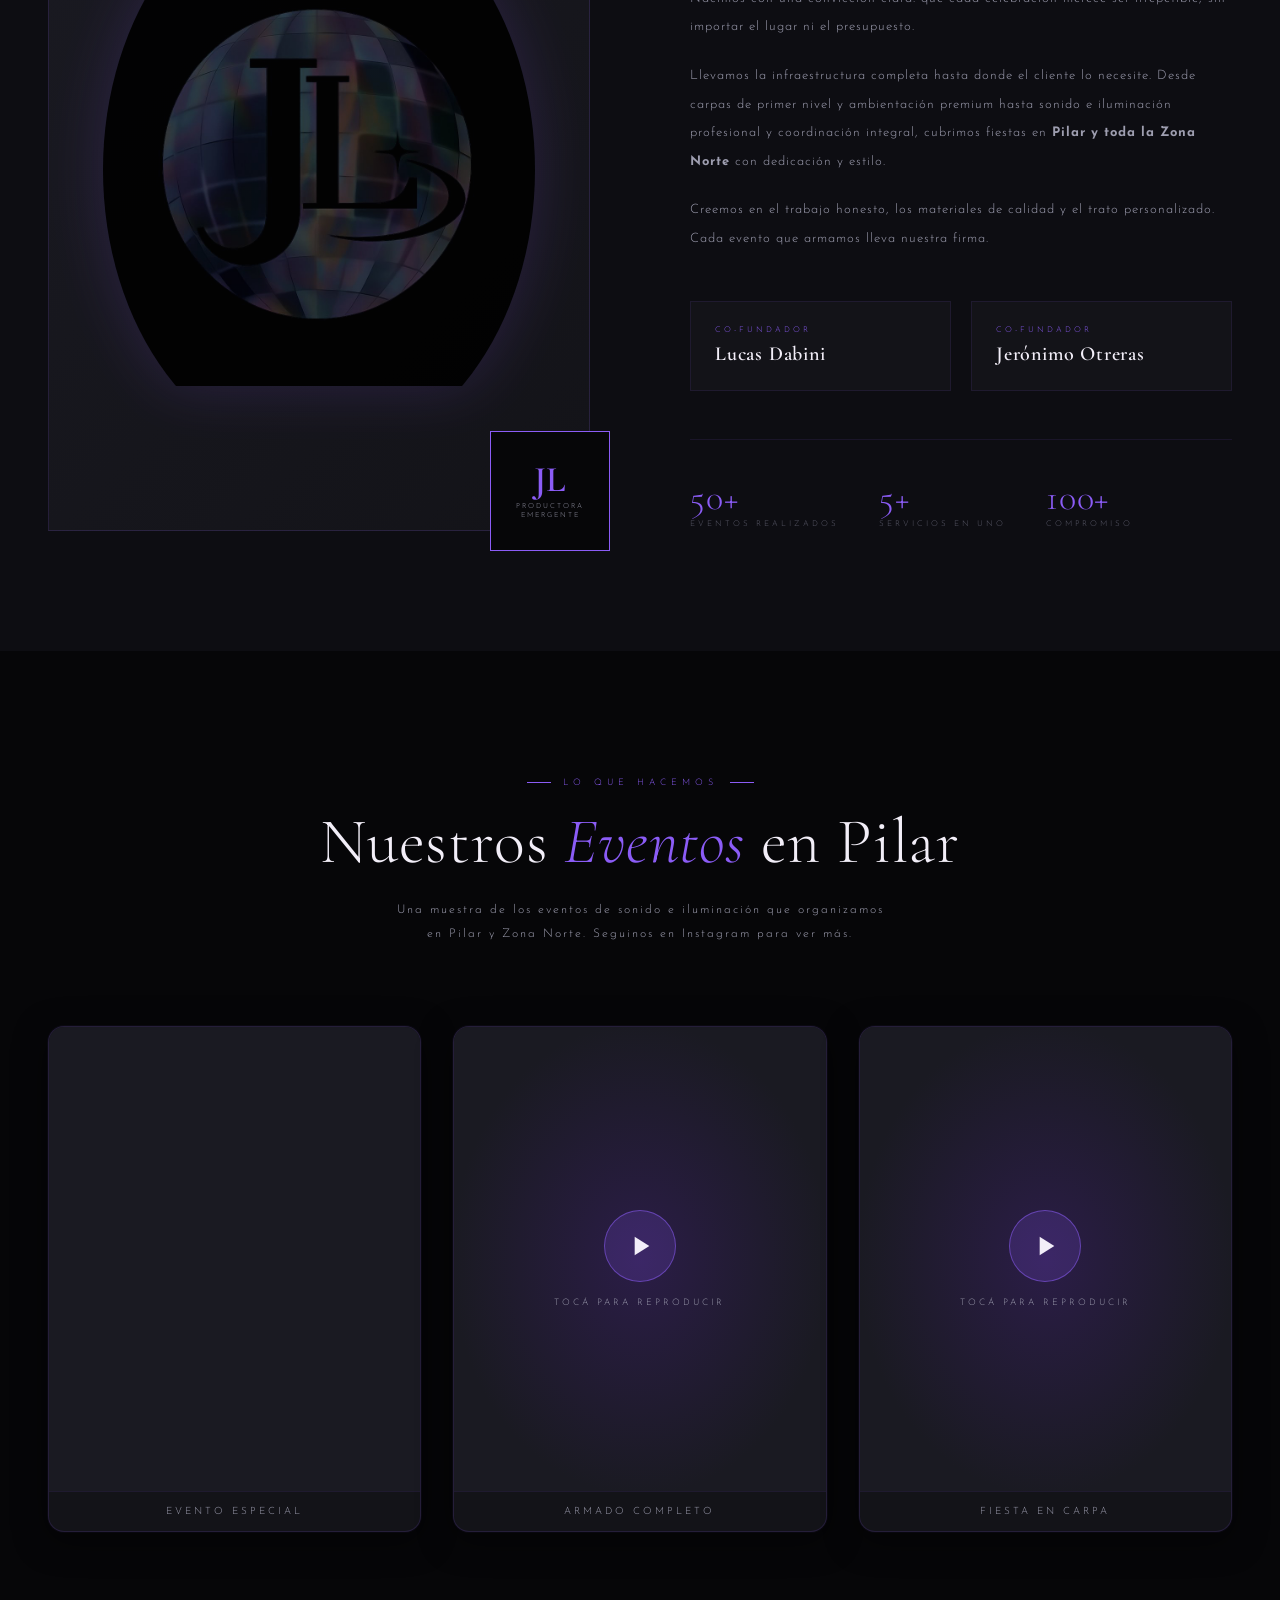
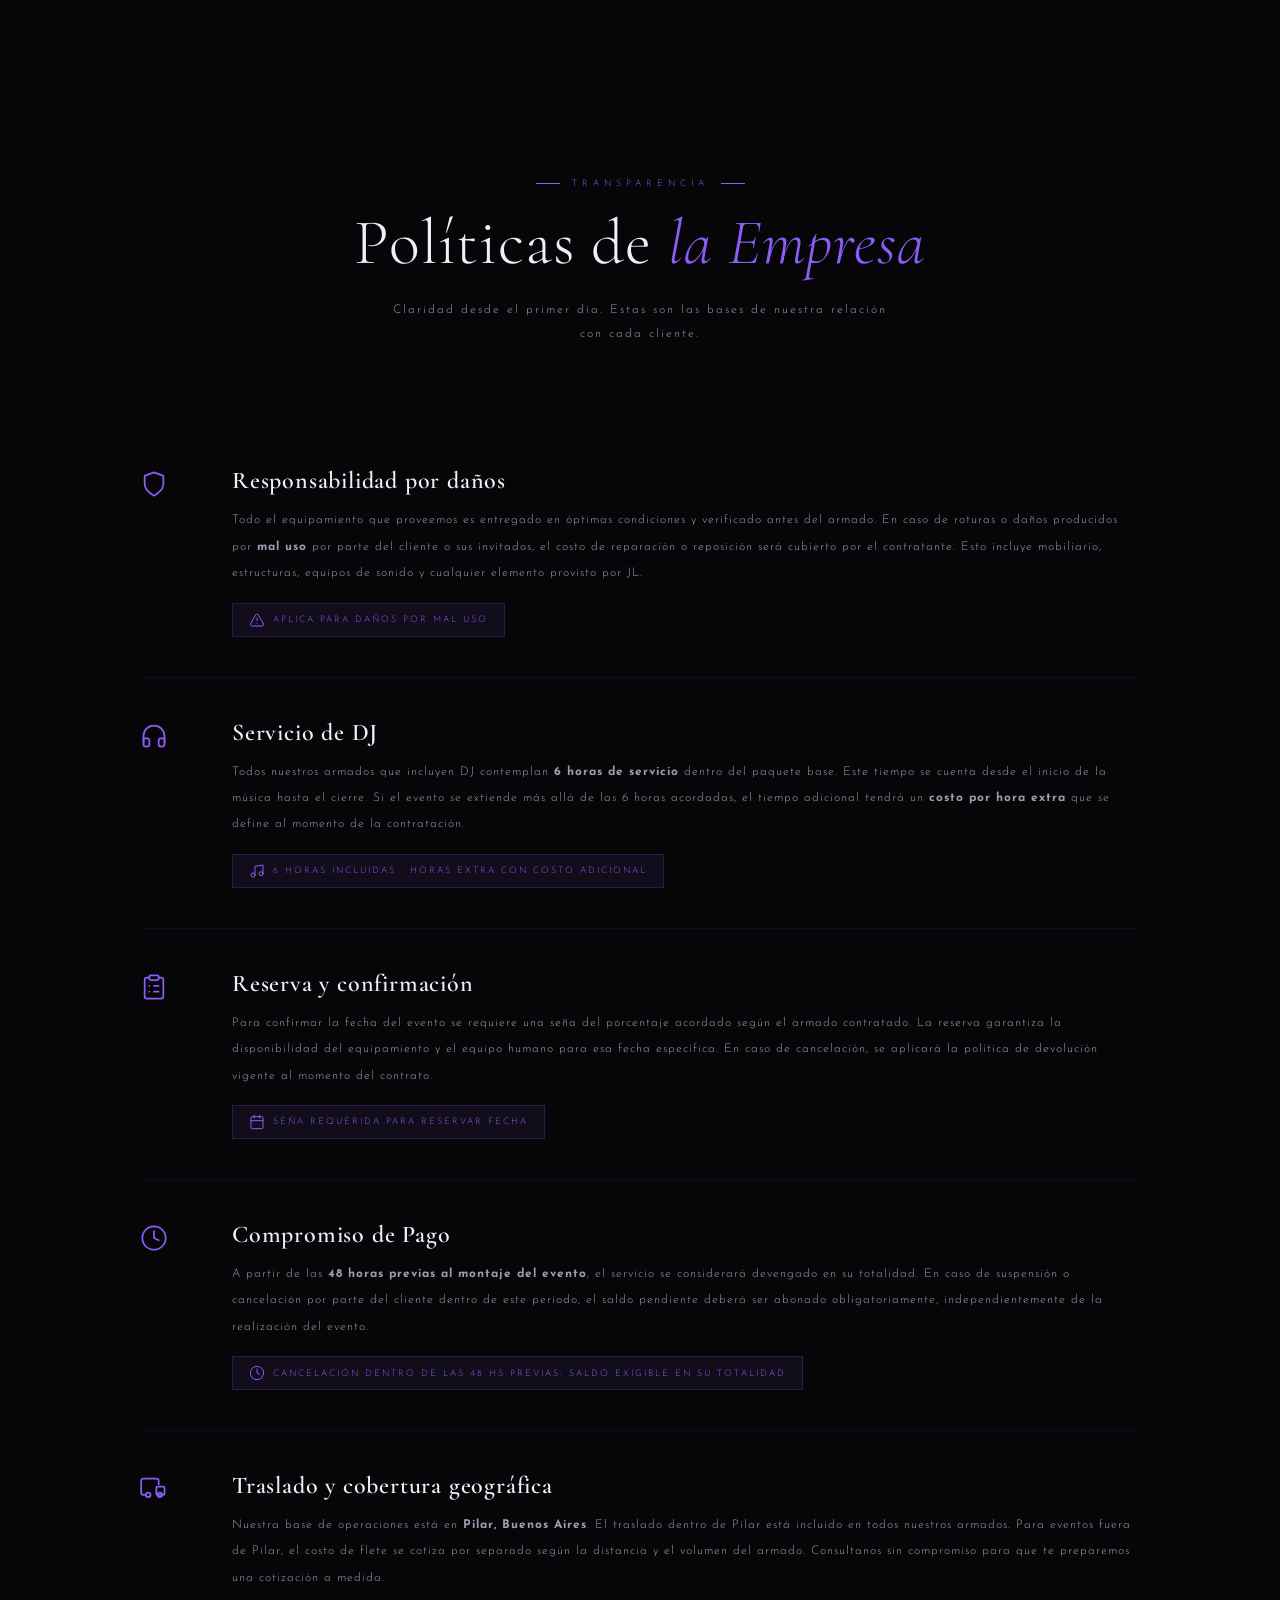
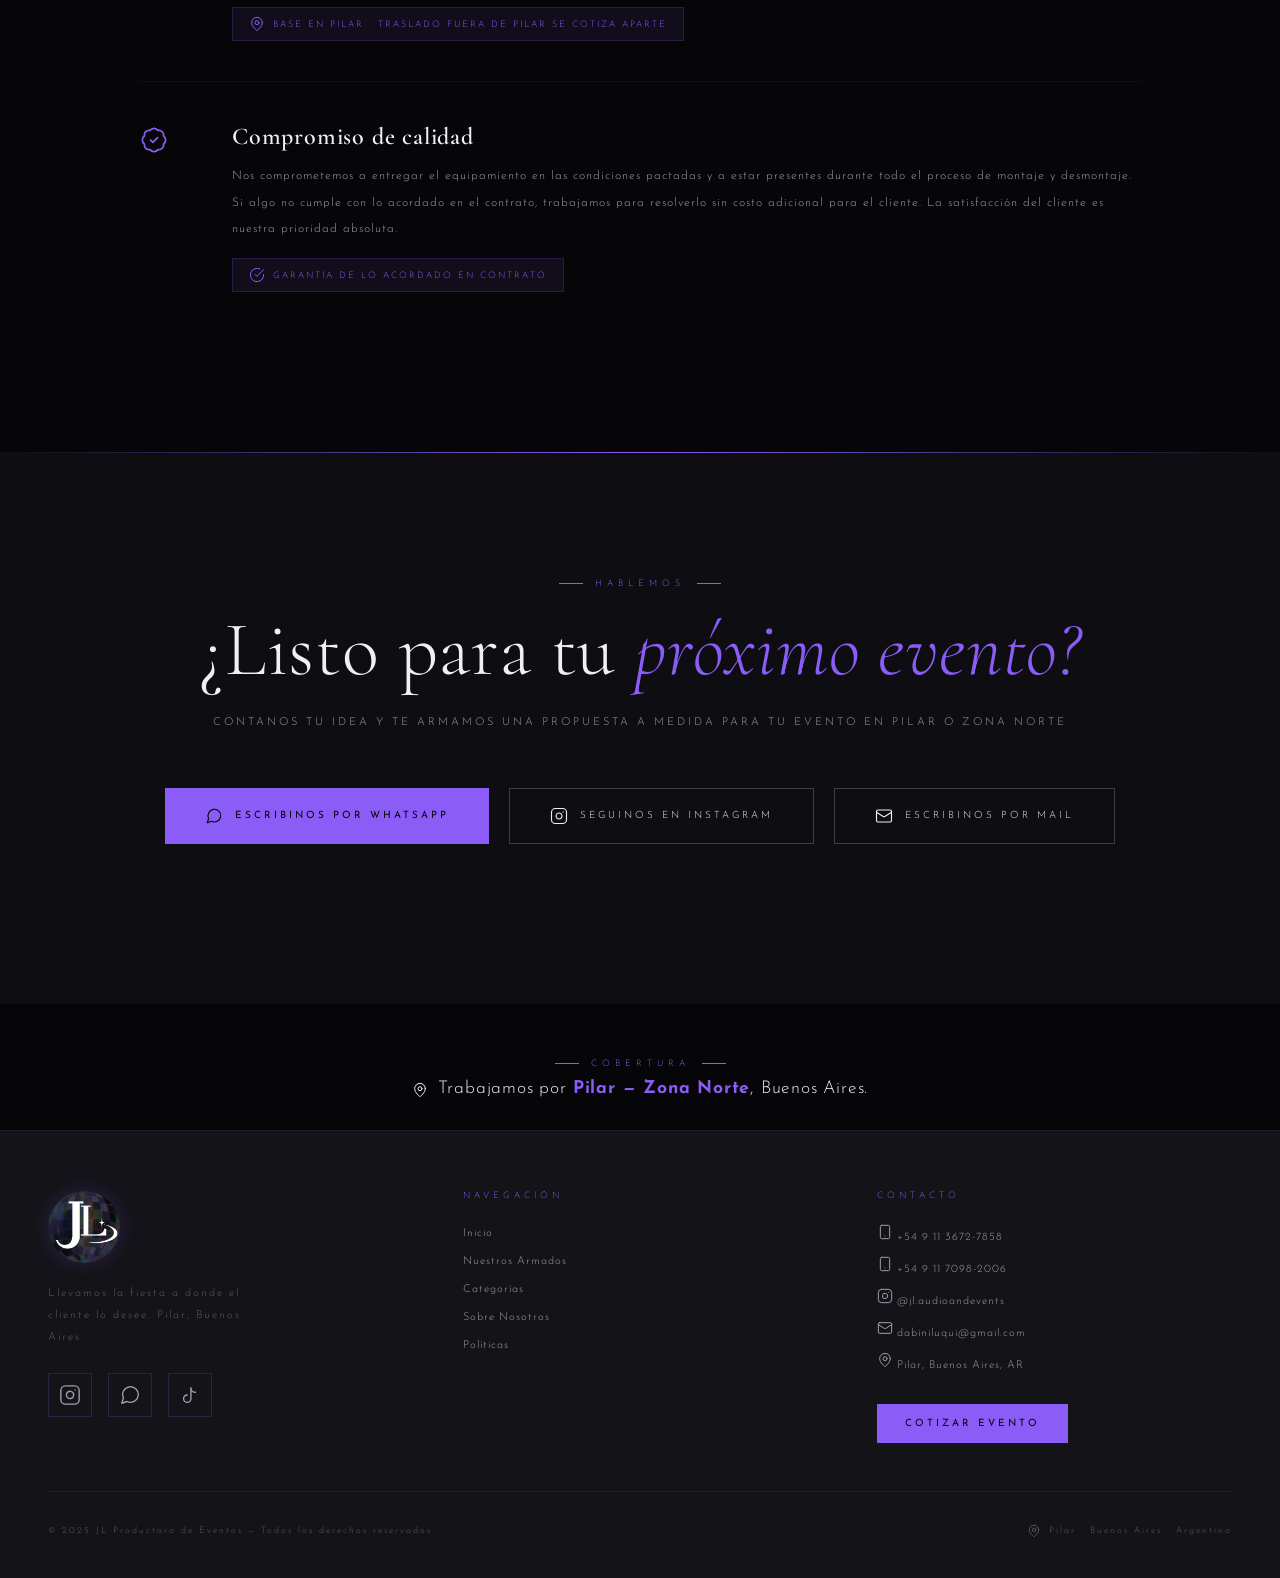
==== commit 20575405: "feat: SEO schema, SVG icons, email contact, logo consistency, TikTok fix - Enrich Schema.org LocalBu" ====
--- a/index.html
+++ b/index.html
@@ -29,11 +29,14 @@
     "@context": "https://schema.org",
     "@type": "LocalBusiness",
     "name": "JL Productora de Eventos",
-    "description": "Productora de eventos en Pilar, Zona Norte. Sonido profesional, iluminación, DJ, carpas y armados completos para fiestas en Pilar y alrededores, Buenos Aires.",
-    "url": "https://jlaudioandevents.com/",
-    "logo": "https://jlaudioandevents.com/img/logo.png",
-    "image": "https://jlaudioandevents.com/img/og-preview.jpg",
-    "telephone": "+54-9-11-3672-7858",
+    "alternateName": "JL Audio and Events",
+    "description": "Productora de eventos con sonido, iluminación, DJ, carpas, livings, pisos y calefacción en Pilar y Zona Norte.",
+    "url": "https://jlaudioandevents.com",
+    "logo": "https://jlaudioandevents.com/img/Logo_JL_Sin_Fondo.png",
+    "image": "https://jlaudioandevents.com/img/Logo_JL_Sin_Fondo.png",
+    "email": "dabiniluqui@gmail.com",
+    "telephone": ["+54-9-11-3672-7858", "+54-9-11-7098-2006"],
+    "priceRange": "$$",
     "address": {
       "@type": "PostalAddress",
       "addressLocality": "Pilar",
@@ -42,17 +45,31 @@
     },
     "areaServed": [
       { "@type": "City", "name": "Pilar" },
-      { "@type": "AdministrativeArea", "name": "Zona Norte, Buenos Aires" }
+      { "@type": "City", "name": "Escobar" },
+      { "@type": "City", "name": "Tigre" },
+      { "@type": "City", "name": "Nordelta" },
+      { "@type": "City", "name": "Del Viso" },
+      { "@type": "City", "name": "Manzanares" },
+      { "@type": "City", "name": "Pilar del Este" },
+      { "@type": "AdministrativeArea", "name": "Zona Norte GBA" }
     ],
     "sameAs": [
-      "https://www.instagram.com/jl.audioandevents"
+      "https://www.instagram.com/jl.audioandevents",
+      "https://www.tiktok.com/@jl.audioandevents"
     ],
+    "openingHoursSpecification": [{
+      "@type": "OpeningHoursSpecification",
+      "dayOfWeek": ["Monday","Tuesday","Wednesday","Thursday","Friday","Saturday","Sunday"],
+      "opens": "09:00",
+      "closes": "21:00"
+    }],
     "serviceType": [
       "Organización de eventos",
-      "Sonido e iluminación para fiestas",
+      "Sonido e iluminación",
       "Alquiler de carpas",
       "DJ profesional",
       "Alquiler de livings",
+      "Pisos para eventos",
       "Calefacción para eventos"
     ]
   }
@@ -80,7 +97,7 @@
   <!-- NAV -->
   <nav role="navigation" aria-label="Navegación principal">
     <a href="#hero" class="nav-logo" aria-label="JL Productora - Inicio">
-      <img src="img/logo.png" alt="JL Productora de Eventos - Pilar, Buenos Aires" class="nav-logo-img" />
+      <img src="img/Logo_JL_Sin_Fondo.png" alt="JL Productora de Eventos - Pilar, Buenos Aires" class="nav-logo-img" />
       <div class="logo-text">
         <span>JL Audio and Events</span>
         <span>Productora de Eventos</span>
@@ -111,7 +128,7 @@
     <div class="hero-bg" aria-hidden="true"></div>
     <div class="hero-grid" aria-hidden="true"></div>
     <div class="hero-logo-orb" aria-hidden="true">
-      <img src="img/logo.png" alt="JL Productora de Eventos - Sonido e Iluminación en Pilar" />
+      <img src="img/Logo_JL_Sin_Fondo.png" alt="JL Productora de Eventos - Sonido e Iluminación en Pilar" />
     </div>
     <div class="hero-content">
       <div class="hero-eyebrow" aria-label="JL Audio and Events — Productora de Eventos">
@@ -130,7 +147,7 @@
            target="_blank" rel="noopener noreferrer"
            class="btn-primary"
            aria-label="Cotizar mi evento por WhatsApp">
-          <span>🎉 Cotizá tu evento</span>
+          <svg xmlns="http://www.w3.org/2000/svg" width="18" height="18" viewBox="0 0 24 24" fill="none" stroke="currentColor" stroke-width="1.5" stroke-linecap="round" stroke-linejoin="round" aria-hidden="true"><path d="m12 3-1.912 5.813a2 2 0 0 1-1.275 1.275L3 12l5.813 1.912a2 2 0 0 1 1.275 1.275L12 21l1.912-5.813a2 2 0 0 1 1.275-1.275L21 12l-5.813-1.912a2 2 0 0 1-1.275-1.275L12 3z"/><path d="M5 3v4"/><path d="M19 17v4"/><path d="M3 5h4"/><path d="M17 19h4"/></svg> <span>Cotizá tu evento</span>
         </a>
         <a href="#armados" class="btn-secondary" aria-label="Ver nuestros armados">
           <span>Ver armados</span>
@@ -173,16 +190,16 @@
 
     <div class="categorias-tabs" role="tablist" aria-label="Categorías de productos">
       <button class="cat-tab active" data-target="panel-carpas" role="tab" aria-selected="true" aria-controls="panel-carpas">
-        ⛺ Carpas
+        <svg xmlns="http://www.w3.org/2000/svg" width="20" height="20" viewBox="0 0 24 24" fill="none" stroke="currentColor" stroke-width="1.5" stroke-linecap="round" stroke-linejoin="round" aria-hidden="true"><path d="M3.5 21 12 3l8.5 18"/><path d="M12 21V9"/><path d="m6.5 21 5.5-8 5.5 8"/></svg> Carpas
       </button>
       <button class="cat-tab" data-target="panel-pisos" role="tab" aria-selected="false" aria-controls="panel-pisos">
-        🟫 Pisos
+        <svg xmlns="http://www.w3.org/2000/svg" width="20" height="20" viewBox="0 0 24 24" fill="none" stroke="currentColor" stroke-width="1.5" stroke-linecap="round" stroke-linejoin="round" aria-hidden="true"><rect x="3" y="3" width="7" height="7"/><rect x="14" y="3" width="7" height="7"/><rect x="3" y="14" width="7" height="7"/><rect x="14" y="14" width="7" height="7"/></svg> Pisos
       </button>
       <button class="cat-tab" data-target="panel-livings" role="tab" aria-selected="false" aria-controls="panel-livings">
-        🛋️ Livings
+        <svg xmlns="http://www.w3.org/2000/svg" width="20" height="20" viewBox="0 0 24 24" fill="none" stroke="currentColor" stroke-width="1.5" stroke-linecap="round" stroke-linejoin="round" aria-hidden="true"><path d="M20 9V7a2 2 0 0 0-2-2H6a2 2 0 0 0-2 2v2"/><path d="M2 11v5a2 2 0 0 0 2 2h16a2 2 0 0 0 2-2v-5a2 2 0 0 0-4 0v2H6v-2a2 2 0 0 0-4 0Z"/><path d="M4 18v2"/><path d="M20 18v2"/><path d="M12 4v9"/></svg> Livings
       </button>
       <button class="cat-tab" data-target="panel-calefactores" role="tab" aria-selected="false" aria-controls="panel-calefactores">
-        🔥 Calefactores
+        <svg xmlns="http://www.w3.org/2000/svg" width="20" height="20" viewBox="0 0 24 24" fill="none" stroke="currentColor" stroke-width="1.5" stroke-linecap="round" stroke-linejoin="round" aria-hidden="true"><path d="M8.5 14.5A2.5 2.5 0 0 0 11 12c0-1.38-.5-2-1-3-1.072-2.143-.224-4.054 2-6 .5 2.5 2 4.9 4 6.5 2 1.6 3 3.5 3 5.5a7 7 0 1 1-14 0c0-1.153.433-2.294 1-3a2.5 2.5 0 0 0 2.5 2.5z"/></svg> Calefactores
       </button>
     </div>
 
@@ -370,7 +387,7 @@
     <div class="politicas-container">
 
       <div class="politica-item reveal">
-        <div class="politica-icon" aria-hidden="true">🛡️</div>
+        <div class="politica-icon" aria-hidden="true"><svg xmlns="http://www.w3.org/2000/svg" width="28" height="28" viewBox="0 0 24 24" fill="none" stroke="currentColor" stroke-width="1.5" stroke-linecap="round" stroke-linejoin="round"><path d="M12 22s8-4 8-10V5l-8-3-8 3v7c0 6 8 10 8 10z"/></svg></div>
         <div>
           <div class="politica-title">Responsabilidad por daños</div>
           <p class="politica-desc">
@@ -379,12 +396,12 @@
             el costo de reparación o reposición será cubierto por el contratante. Esto incluye mobiliario, estructuras,
             equipos de sonido y cualquier elemento provisto por JL.
           </p>
-          <div class="politica-highlight">⚠️ Aplica para daños por mal uso</div>
+          <div class="politica-highlight"><svg xmlns="http://www.w3.org/2000/svg" width="16" height="16" viewBox="0 0 24 24" fill="none" stroke="currentColor" stroke-width="1.5" stroke-linecap="round" stroke-linejoin="round" aria-hidden="true"><path d="m21.73 18-8-14a2 2 0 0 0-3.48 0l-8 14A2 2 0 0 0 4 21h16a2 2 0 0 0 1.73-3z"/><line x1="12" x2="12" y1="9" y2="13"/><line x1="12" x2="12.01" y1="17" y2="17"/></svg> Aplica para daños por mal uso</div>
         </div>
       </div>
 
       <div class="politica-item reveal">
-        <div class="politica-icon" aria-hidden="true">🎧</div>
+        <div class="politica-icon" aria-hidden="true"><svg xmlns="http://www.w3.org/2000/svg" width="28" height="28" viewBox="0 0 24 24" fill="none" stroke="currentColor" stroke-width="1.5" stroke-linecap="round" stroke-linejoin="round"><path d="M3 18v-6a9 9 0 0 1 18 0v6"/><path d="M21 19a2 2 0 0 1-2 2h-1a2 2 0 0 1-2-2v-3a2 2 0 0 1 2-2h3zM3 19a2 2 0 0 0 2 2h1a2 2 0 0 0 2-2v-3a2 2 0 0 0-2-2H3z"/></svg></div>
         <div>
           <div class="politica-title">Servicio de DJ</div>
           <p class="politica-desc">
@@ -393,12 +410,12 @@
             de las 6 horas acordadas, el tiempo adicional tendrá un <strong>costo por hora extra</strong> que
             se define al momento de la contratación.
           </p>
-          <div class="politica-highlight">🎵 6 horas incluidas · Horas extra con costo adicional</div>
+          <div class="politica-highlight"><svg xmlns="http://www.w3.org/2000/svg" width="16" height="16" viewBox="0 0 24 24" fill="none" stroke="currentColor" stroke-width="1.5" stroke-linecap="round" stroke-linejoin="round" aria-hidden="true"><path d="M9 18V5l12-2v13"/><circle cx="6" cy="18" r="3"/><circle cx="18" cy="16" r="3"/></svg> 6 horas incluidas · Horas extra con costo adicional</div>
         </div>
       </div>
 
       <div class="politica-item reveal">
-        <div class="politica-icon" aria-hidden="true">📋</div>
+        <div class="politica-icon" aria-hidden="true"><svg xmlns="http://www.w3.org/2000/svg" width="28" height="28" viewBox="0 0 24 24" fill="none" stroke="currentColor" stroke-width="1.5" stroke-linecap="round" stroke-linejoin="round"><rect width="8" height="4" x="8" y="2" rx="1"/><path d="M16 4h2a2 2 0 0 1 2 2v14a2 2 0 0 1-2 2H6a2 2 0 0 1-2-2V6a2 2 0 0 1 2-2h2"/><path d="M12 11h4"/><path d="M12 16h4"/><path d="M8 11h.01"/><path d="M8 16h.01"/></svg></div>
         <div>
           <div class="politica-title">Reserva y confirmación</div>
           <p class="politica-desc">
@@ -406,12 +423,12 @@
             La reserva garantiza la disponibilidad del equipamiento y el equipo humano para esa fecha específica.
             En caso de cancelación, se aplicará la política de devolución vigente al momento del contrato.
           </p>
-          <div class="politica-highlight">📅 Seña requerida para reservar fecha</div>
+          <div class="politica-highlight"><svg xmlns="http://www.w3.org/2000/svg" width="16" height="16" viewBox="0 0 24 24" fill="none" stroke="currentColor" stroke-width="1.5" stroke-linecap="round" stroke-linejoin="round" aria-hidden="true"><rect width="18" height="18" x="3" y="4" rx="2" ry="2"/><line x1="16" x2="16" y1="2" y2="6"/><line x1="8" x2="8" y1="2" y2="6"/><line x1="3" x2="21" y1="10" y2="10"/></svg> Seña requerida para reservar fecha</div>
         </div>
       </div>
 
       <div class="politica-item reveal">
-        <div class="politica-icon" aria-hidden="true">⏰</div>
+        <div class="politica-icon" aria-hidden="true"><svg xmlns="http://www.w3.org/2000/svg" width="28" height="28" viewBox="0 0 24 24" fill="none" stroke="currentColor" stroke-width="1.5" stroke-linecap="round" stroke-linejoin="round"><circle cx="12" cy="12" r="10"/><polyline points="12 6 12 12 16 14"/></svg></div>
         <div>
           <div class="politica-title">Compromiso de Pago</div>
           <p class="politica-desc">
@@ -420,12 +437,12 @@
             periodo, el saldo pendiente deberá ser abonado obligatoriamente, independientemente de la
             realización del evento.
           </p>
-          <div class="politica-highlight">⏰ Cancelación dentro de las 48 hs previas: saldo exigible en su totalidad</div>
+          <div class="politica-highlight"><svg xmlns="http://www.w3.org/2000/svg" width="16" height="16" viewBox="0 0 24 24" fill="none" stroke="currentColor" stroke-width="1.5" stroke-linecap="round" stroke-linejoin="round" aria-hidden="true"><circle cx="12" cy="12" r="10"/><polyline points="12 6 12 12 16 14"/></svg> Cancelación dentro de las 48 hs previas: saldo exigible en su totalidad</div>
         </div>
       </div>
 
       <div class="politica-item reveal">
-        <div class="politica-icon" aria-hidden="true">🚚</div>
+        <div class="politica-icon" aria-hidden="true"><svg xmlns="http://www.w3.org/2000/svg" width="28" height="28" viewBox="0 0 24 24" fill="none" stroke="currentColor" stroke-width="1.5" stroke-linecap="round" stroke-linejoin="round"><path d="M5 17H3a2 2 0 0 1-2-2V5a2 2 0 0 1 2-2h11a2 2 0 0 1 2 2v3"/><rect width="7" height="7" x="14" y="10" rx="1"/><path d="M5 17a2 2 0 1 0 4 0 2 2 0 0 0-4 0z"/><path d="M15 17a2 2 0 1 0 4 0 2 2 0 0 0-4 0z"/></svg></div>
         <div>
           <div class="politica-title">Traslado y cobertura geográfica</div>
           <p class="politica-desc">
@@ -434,12 +451,12 @@
             el costo de flete se cotiza por separado según la distancia y el volumen del armado.
             Consultanos sin compromiso para que te preparemos una cotización a medida.
           </p>
-          <div class="politica-highlight">📍 Base en Pilar · Traslado fuera de Pilar se cotiza aparte</div>
+          <div class="politica-highlight"><svg xmlns="http://www.w3.org/2000/svg" width="16" height="16" viewBox="0 0 24 24" fill="none" stroke="currentColor" stroke-width="1.5" stroke-linecap="round" stroke-linejoin="round" aria-hidden="true"><path d="M20 10c0 6-8 12-8 12s-8-6-8-12a8 8 0 0 1 16 0z"/><circle cx="12" cy="10" r="3"/></svg> Base en Pilar · Traslado fuera de Pilar se cotiza aparte</div>
         </div>
       </div>
 
       <div class="politica-item reveal">
-        <div class="politica-icon" aria-hidden="true">🤝</div>
+        <div class="politica-icon" aria-hidden="true"><svg xmlns="http://www.w3.org/2000/svg" width="28" height="28" viewBox="0 0 24 24" fill="none" stroke="currentColor" stroke-width="1.5" stroke-linecap="round" stroke-linejoin="round"><path d="M3.85 8.62a4 4 0 0 1 4.78-4.77 4 4 0 0 1 6.74 0 4 4 0 0 1 4.78 4.78 4 4 0 0 1 0 6.74 4 4 0 0 1-4.77 4.78 4 4 0 0 1-6.75 0 4 4 0 0 1-4.78-4.77 4 4 0 0 1 0-6.76Z"/><path d="m9 12 2 2 4-4"/></svg></div>
         <div>
           <div class="politica-title">Compromiso de calidad</div>
           <p class="politica-desc">
@@ -448,7 +465,7 @@
             trabajamos para resolverlo sin costo adicional para el cliente. La satisfacción del cliente es
             nuestra prioridad absoluta.
           </p>
-          <div class="politica-highlight">✅ Garantía de lo acordado en contrato</div>
+          <div class="politica-highlight"><svg xmlns="http://www.w3.org/2000/svg" width="16" height="16" viewBox="0 0 24 24" fill="none" stroke="currentColor" stroke-width="1.5" stroke-linecap="round" stroke-linejoin="round" aria-hidden="true"><path d="M22 11.08V12a10 10 0 1 1-5.93-9.14"/><polyline points="22 4 12 14.01 9 11.01"/></svg> Garantía de lo acordado en contrato</div>
         </div>
       </div>
 
@@ -472,13 +489,21 @@
          target="_blank" rel="noopener noreferrer"
          class="btn-primary"
          aria-label="Escribirnos por WhatsApp">
-        <span>💬 Escribinos por WhatsApp</span>
+        <svg xmlns="http://www.w3.org/2000/svg" width="18" height="18" viewBox="0 0 24 24" fill="none" stroke="currentColor" stroke-width="1.5" stroke-linecap="round" stroke-linejoin="round" aria-hidden="true"><path d="m3 21 1.9-5.7a8.5 8.5 0 1 1 3.8 3.8z"/></svg>
+        <span>Escribinos por WhatsApp</span>
       </a>
       <a href="https://www.instagram.com/jl.audioandevents?igsh=MWVhYTFyN3FiNnB4aQ%3D%3D&utm_source=qr"
          target="_blank" rel="noopener noreferrer"
          class="btn-secondary"
          aria-label="Seguirnos en Instagram">
-        <span>📸 Seguinos en Instagram</span>
+        <svg xmlns="http://www.w3.org/2000/svg" width="18" height="18" viewBox="0 0 24 24" fill="none" stroke="currentColor" stroke-width="1.5" stroke-linecap="round" stroke-linejoin="round" aria-hidden="true"><rect width="20" height="20" x="2" y="2" rx="5" ry="5"/><path d="M16 11.37A4 4 0 1 1 12.63 8 4 4 0 0 1 16 11.37z"/><line x1="17.5" x2="17.51" y1="6.5" y2="6.5"/></svg>
+        <span>Seguinos en Instagram</span>
+      </a>
+      <a href="mailto:dabiniluqui@gmail.com?subject=Consulta%20JL%20Productora&body=Hola%20Lucas%2C%20quiero%20cotizar%20un%20evento..."
+         class="btn-secondary"
+         aria-label="Escribirnos por email">
+        <svg xmlns="http://www.w3.org/2000/svg" width="18" height="18" viewBox="0 0 24 24" fill="none" stroke="currentColor" stroke-width="1.5" stroke-linecap="round" stroke-linejoin="round" aria-hidden="true"><rect width="20" height="16" x="2" y="4" rx="2"/><path d="m22 7-8.97 5.7a1.94 1.94 0 0 1-2.06 0L2 7"/></svg>
+        <span>Escribinos por mail</span>
       </a>
     </div>
   </section>
@@ -489,7 +514,7 @@
       Cobertura
     </div>
     <p style="font-size: 1.1rem; color: var(--muted); max-width: 480px; margin: 0 auto;">
-      📍 Trabajamos por <strong style="color: var(--gold);">Pilar — Zona Norte</strong>, Buenos Aires.
+      <svg xmlns="http://www.w3.org/2000/svg" width="16" height="16" viewBox="0 0 24 24" fill="none" stroke="currentColor" stroke-width="1.5" stroke-linecap="round" stroke-linejoin="round" aria-hidden="true" style="vertical-align:middle;margin-right:4px;"><path d="M20 10c0 6-8 12-8 12s-8-6-8-12a8 8 0 0 1 16 0z"/><circle cx="12" cy="10" r="3"/></svg> Trabajamos por <strong style="color: var(--gold);">Pilar — Zona Norte</strong>, Buenos Aires.
     </p>
   </section>
 
@@ -498,7 +523,7 @@
     <div class="footer-inner">
       <div class="footer-top">
         <div class="footer-brand">
-          <img src="img/logo.png" alt="JL Productora de Eventos - Pilar, Zona Norte, Buenos Aires" class="footer-logo-img" />
+          <img src="img/Logo_JL_Sin_Fondo.png" alt="JL Productora de Eventos - Pilar, Zona Norte, Buenos Aires" class="footer-logo-img" />
           <p class="footer-tagline">
             Llevamos la fiesta a donde el cliente lo desee.
             Pilar, Buenos Aires.
@@ -508,19 +533,19 @@
                target="_blank" rel="noopener noreferrer"
                class="social-link"
                aria-label="Instagram de JL Productora">
-              📸
+              <svg xmlns="http://www.w3.org/2000/svg" width="22" height="22" viewBox="0 0 24 24" fill="none" stroke="currentColor" stroke-width="1.5" stroke-linecap="round" stroke-linejoin="round" aria-hidden="true"><rect width="20" height="20" x="2" y="2" rx="5" ry="5"/><path d="M16 11.37A4 4 0 1 1 12.63 8 4 4 0 0 1 16 11.37z"/><line x1="17.5" x2="17.51" y1="6.5" y2="6.5"/></svg>
             </a>
             <a href="https://wa.me/5491136727858?text=Hola%20Lucas%2C%20me%20gustar%C3%ADa%20consultar%20sobre%20sus%20servicios"
                target="_blank" rel="noopener noreferrer"
                class="social-link"
                aria-label="WhatsApp de JL Productora">
-              💬
+              <svg xmlns="http://www.w3.org/2000/svg" width="22" height="22" viewBox="0 0 24 24" fill="none" stroke="currentColor" stroke-width="1.5" stroke-linecap="round" stroke-linejoin="round" aria-hidden="true"><path d="m3 21 1.9-5.7a8.5 8.5 0 1 1 3.8 3.8z"/></svg>
             </a>
-            <a href="https://www.tiktok.com/"
+            <a href="https://www.tiktok.com/@jl.audioandevents"
                target="_blank" rel="noopener noreferrer"
                class="social-link"
                aria-label="TikTok de JL Productora">
-              🎵
+              <svg xmlns="http://www.w3.org/2000/svg" width="22" height="22" viewBox="0 0 24 24" fill="none" stroke="currentColor" stroke-width="1.5" stroke-linecap="round" stroke-linejoin="round" aria-hidden="true"><path d="M9 12a4 4 0 1 0 4 4V4a5 5 0 0 0 5 5"/></svg>
             </a>
           </div>
         </div>
@@ -542,23 +567,28 @@
             <li>
               <a href="https://wa.me/5491136727858?text=Hola%20Lucas%2C%20quiero%20consultar"
                  target="_blank" rel="noopener noreferrer">
-                📱 +54 9 11 3672-7858
+                <svg xmlns="http://www.w3.org/2000/svg" width="16" height="16" viewBox="0 0 24 24" fill="none" stroke="currentColor" stroke-width="1.5" stroke-linecap="round" stroke-linejoin="round" aria-hidden="true"><rect width="14" height="20" x="5" y="2" rx="2" ry="2"/><path d="M12 18h.01"/></svg> +54 9 11 3672-7858
               </a>
             </li>
             <li>
               <a href="https://wa.me/5491170982006?text=Hola%2C%20quiero%20consultar%20sobre%20JL%20Productora"
                  target="_blank" rel="noopener noreferrer">
-                📱 +54 9 11 7098-2006
+                <svg xmlns="http://www.w3.org/2000/svg" width="16" height="16" viewBox="0 0 24 24" fill="none" stroke="currentColor" stroke-width="1.5" stroke-linecap="round" stroke-linejoin="round" aria-hidden="true"><rect width="14" height="20" x="5" y="2" rx="2" ry="2"/><path d="M12 18h.01"/></svg> +54 9 11 7098-2006
               </a>
             </li>
             <li>
               <a href="https://www.instagram.com/jl.audioandevents?igsh=MWVhYTFyN3FiNnB4aQ%3D%3D&utm_source=qr" target="_blank" rel="noopener noreferrer">
-                📸 @jl.audioandevents
+                <svg xmlns="http://www.w3.org/2000/svg" width="16" height="16" viewBox="0 0 24 24" fill="none" stroke="currentColor" stroke-width="1.5" stroke-linecap="round" stroke-linejoin="round" aria-hidden="true"><rect width="20" height="20" x="2" y="2" rx="5" ry="5"/><path d="M16 11.37A4 4 0 1 1 12.63 8 4 4 0 0 1 16 11.37z"/><line x1="17.5" x2="17.51" y1="6.5" y2="6.5"/></svg> @jl.audioandevents
+              </a>
+            </li>
+            <li>
+              <a href="mailto:dabiniluqui@gmail.com?subject=Consulta%20JL%20Productora">
+                <svg xmlns="http://www.w3.org/2000/svg" width="16" height="16" viewBox="0 0 24 24" fill="none" stroke="currentColor" stroke-width="1.5" stroke-linecap="round" stroke-linejoin="round" aria-hidden="true"><rect width="20" height="16" x="2" y="4" rx="2"/><path d="m22 7-8.97 5.7a1.94 1.94 0 0 1-2.06 0L2 7"/></svg> dabiniluqui@gmail.com
               </a>
             </li>
             <li>
               <a href="#contacto">
-                📍 Pilar, Buenos Aires, AR
+                <svg xmlns="http://www.w3.org/2000/svg" width="16" height="16" viewBox="0 0 24 24" fill="none" stroke="currentColor" stroke-width="1.5" stroke-linecap="round" stroke-linejoin="round" aria-hidden="true"><path d="M20 10c0 6-8 12-8 12s-8-6-8-12a8 8 0 0 1 16 0z"/><circle cx="12" cy="10" r="3"/></svg> Pilar, Buenos Aires, AR
               </a>
             </li>
           </ul>
@@ -579,7 +609,7 @@
           © 2025 JL Productora de Eventos — Todos los derechos reservados
         </div>
         <div class="footer-location">
-          <span>📍</span>
+          <svg xmlns="http://www.w3.org/2000/svg" width="14" height="14" viewBox="0 0 24 24" fill="none" stroke="currentColor" stroke-width="1.5" stroke-linecap="round" stroke-linejoin="round" aria-hidden="true"><path d="M20 10c0 6-8 12-8 12s-8-6-8-12a8 8 0 0 1 16 0z"/><circle cx="12" cy="10" r="3"/></svg>
           <span>Pilar · Buenos Aires · Argentina</span>
         </div>
       </div>
@@ -609,7 +639,7 @@
         <ul class="modal-items" id="modal-items-list"></ul>
         <div class="modal-note" id="modal-note"></div>
         <a href="#" id="modal-wa-btn" target="_blank" rel="noopener noreferrer" class="modal-wa-btn">
-          <span class="wa-icon">💬</span>
+          <span class="wa-icon"><svg xmlns="http://www.w3.org/2000/svg" width="20" height="20" viewBox="0 0 24 24" fill="none" stroke="currentColor" stroke-width="1.5" stroke-linecap="round" stroke-linejoin="round" aria-hidden="true"><path d="m3 21 1.9-5.7a8.5 8.5 0 1 1 3.8 3.8z"/></svg></span>
           <span>Consultar por WhatsApp</span>
         </a>
       </div>
--- a/css/styles.css
+++ b/css/styles.css
@@ -1065,10 +1065,15 @@
 .politica-item:hover .politica-icon { color: var(--gold-light); }
 
 .politica-icon {
-  font-size: 28px;
   color: var(--gold);
   transition: color 0.3s ease;
   margin-top: 4px;
+  flex-shrink: 0;
+}
+.politica-icon svg {
+  width: 28px;
+  height: 28px;
+  display: block;
 }
 
 .politica-title {
@@ -1420,7 +1425,12 @@
 }
 
 .wa-icon {
-  font-size: 20px;
+  display: flex;
+  align-items: center;
+}
+.wa-icon svg {
+  width: 20px;
+  height: 20px;
 }
 
 /* ===== MODAL SLIDER ===== */
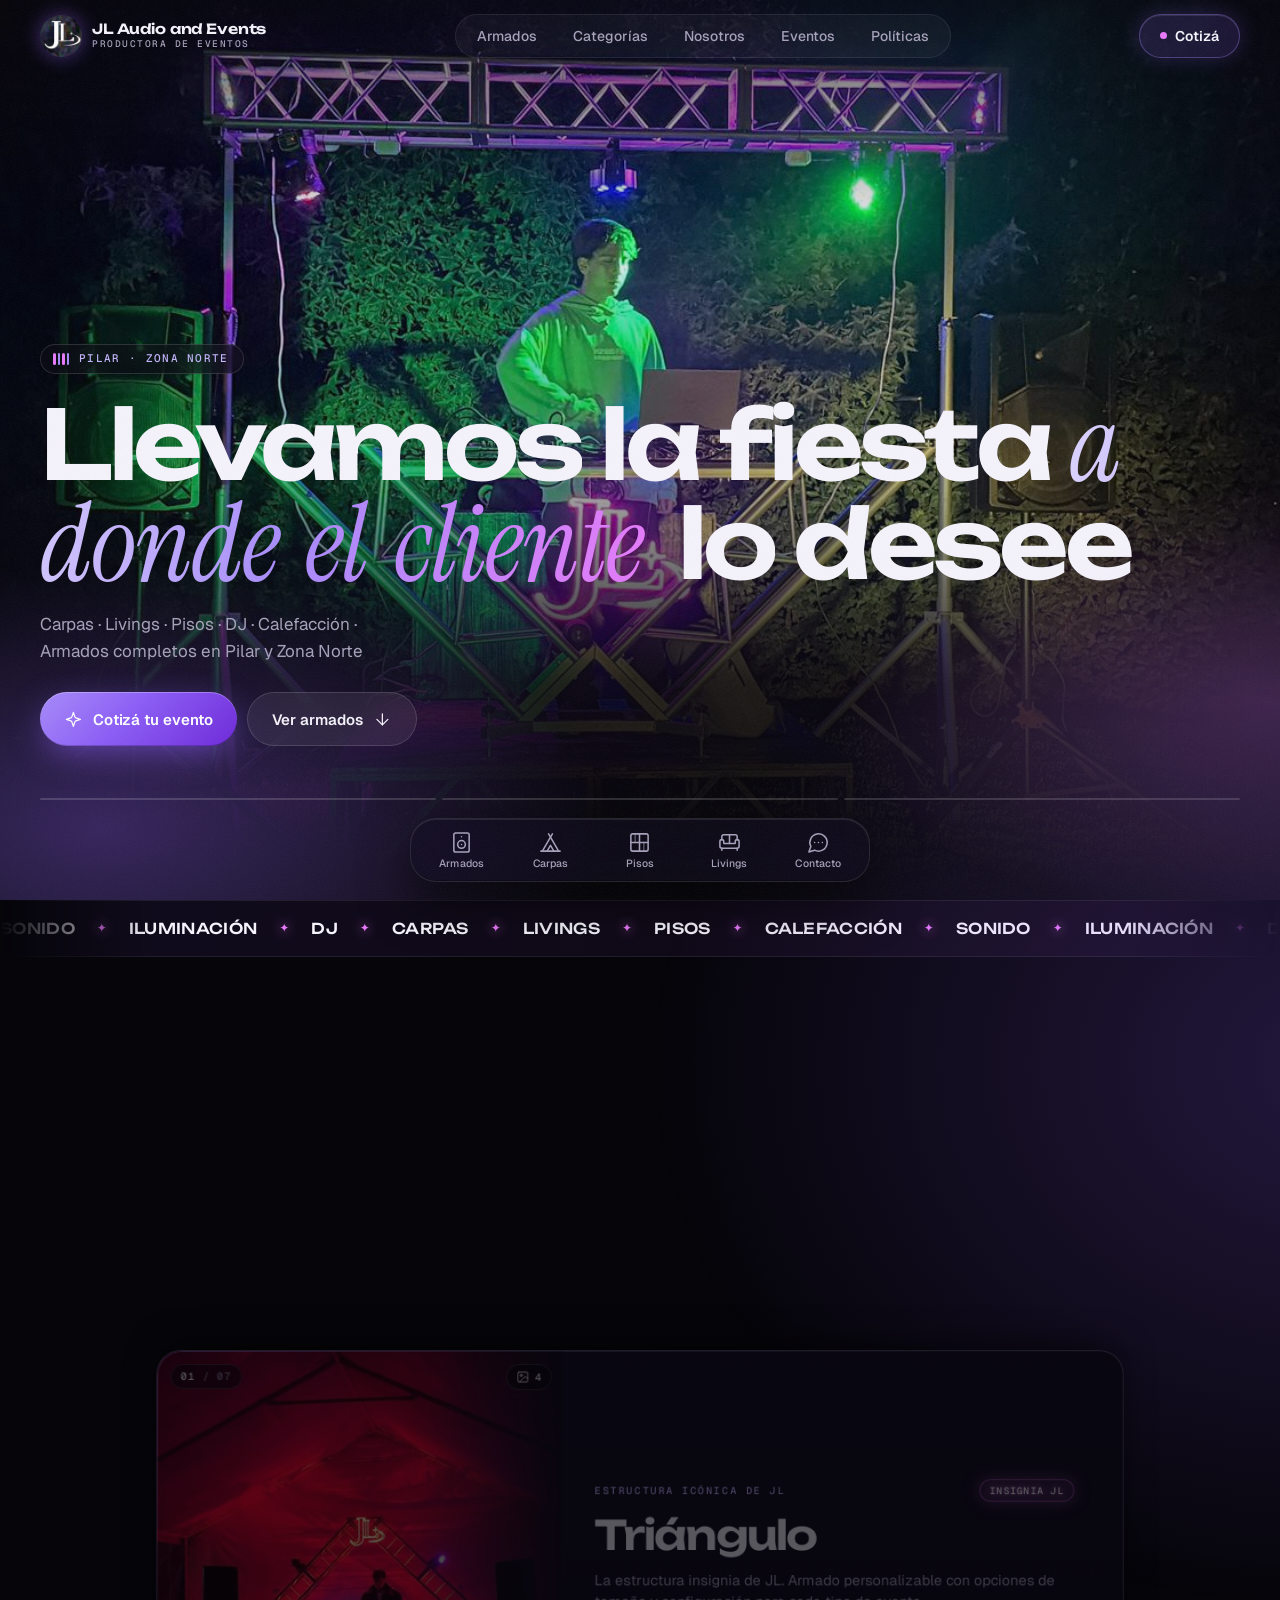
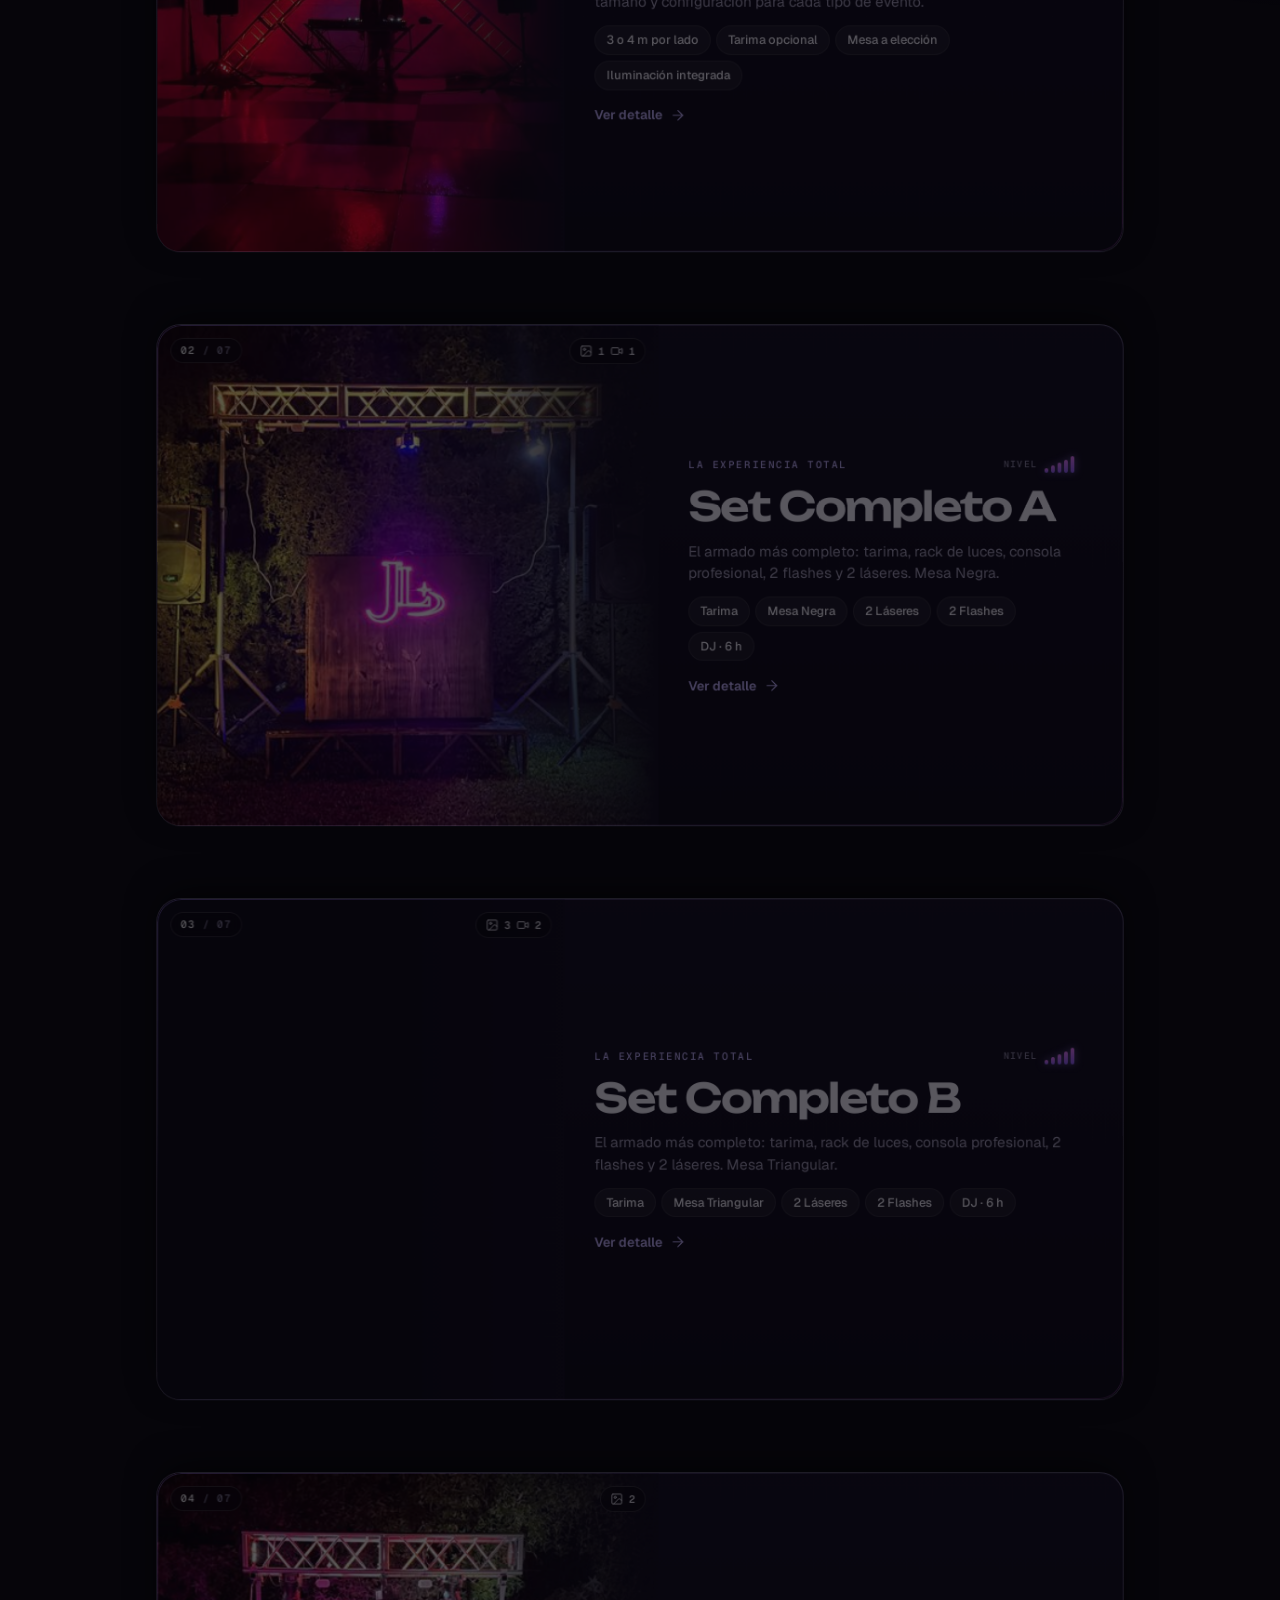
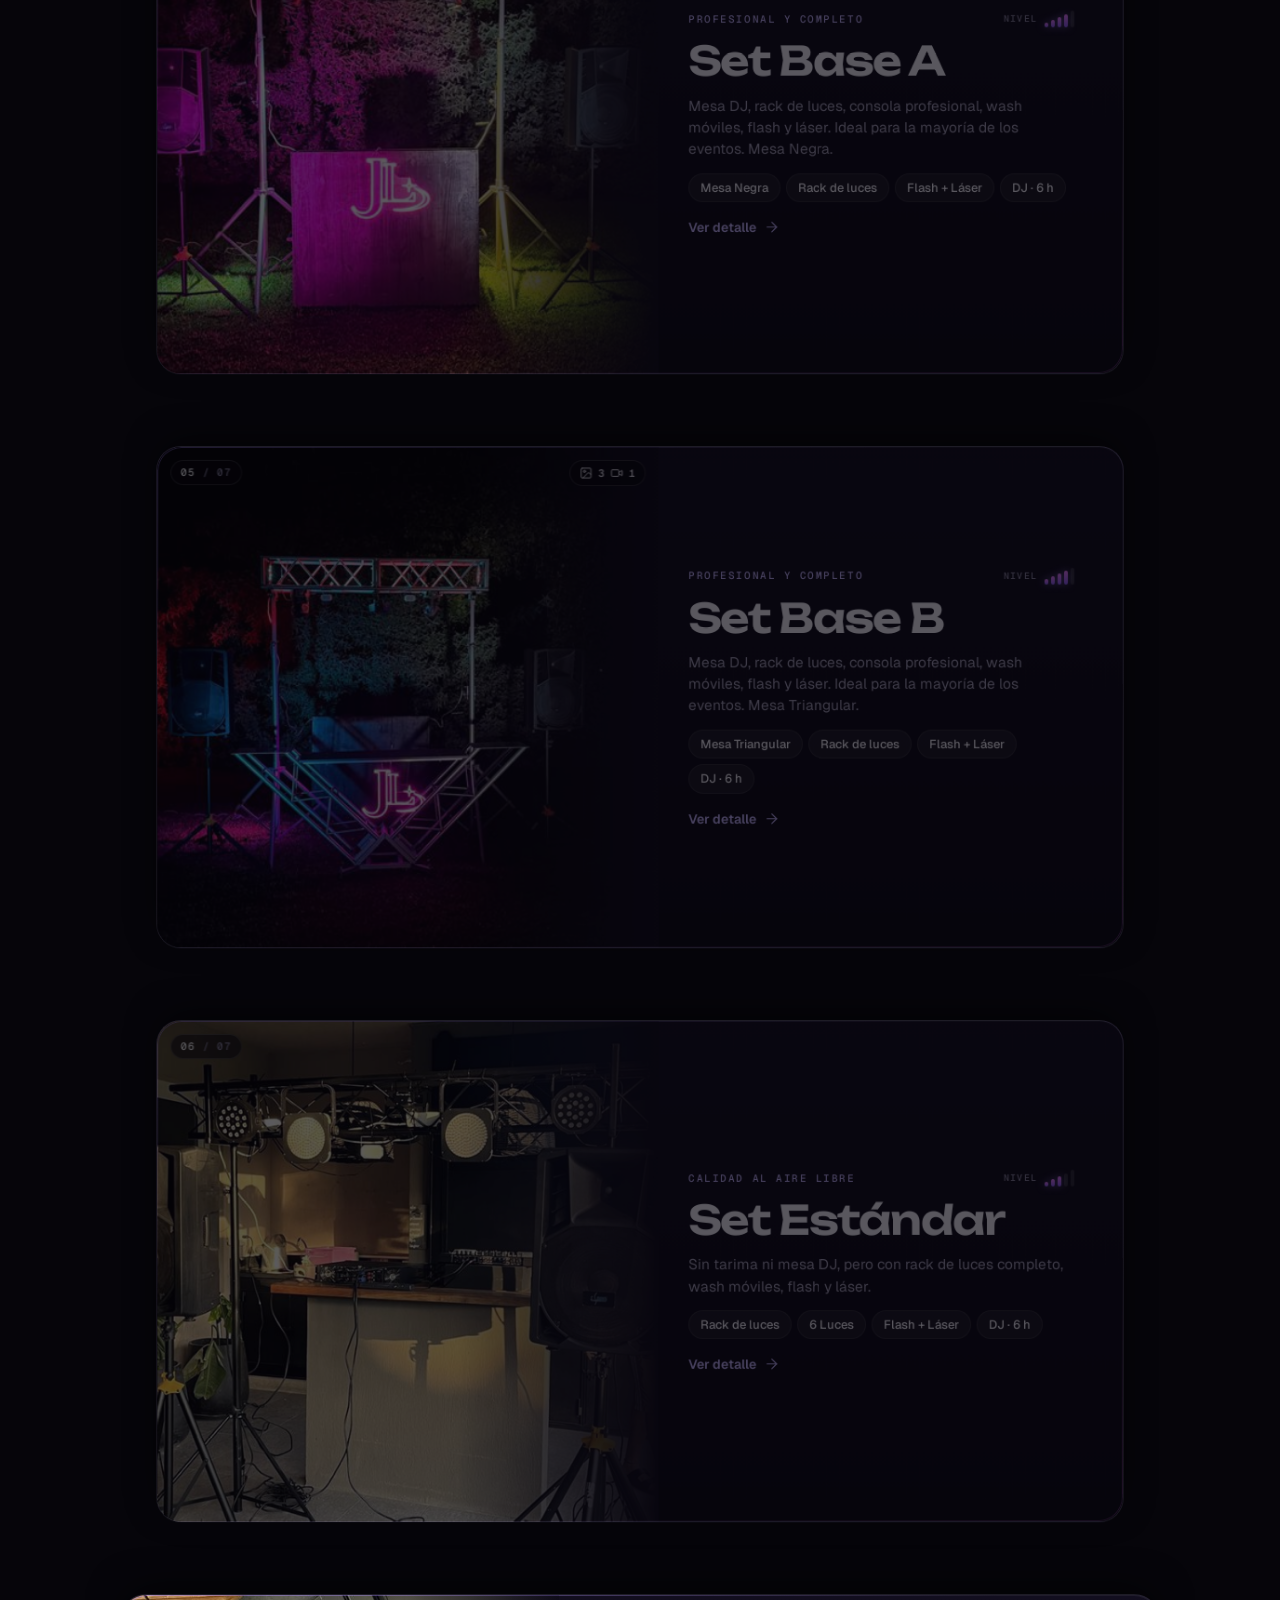
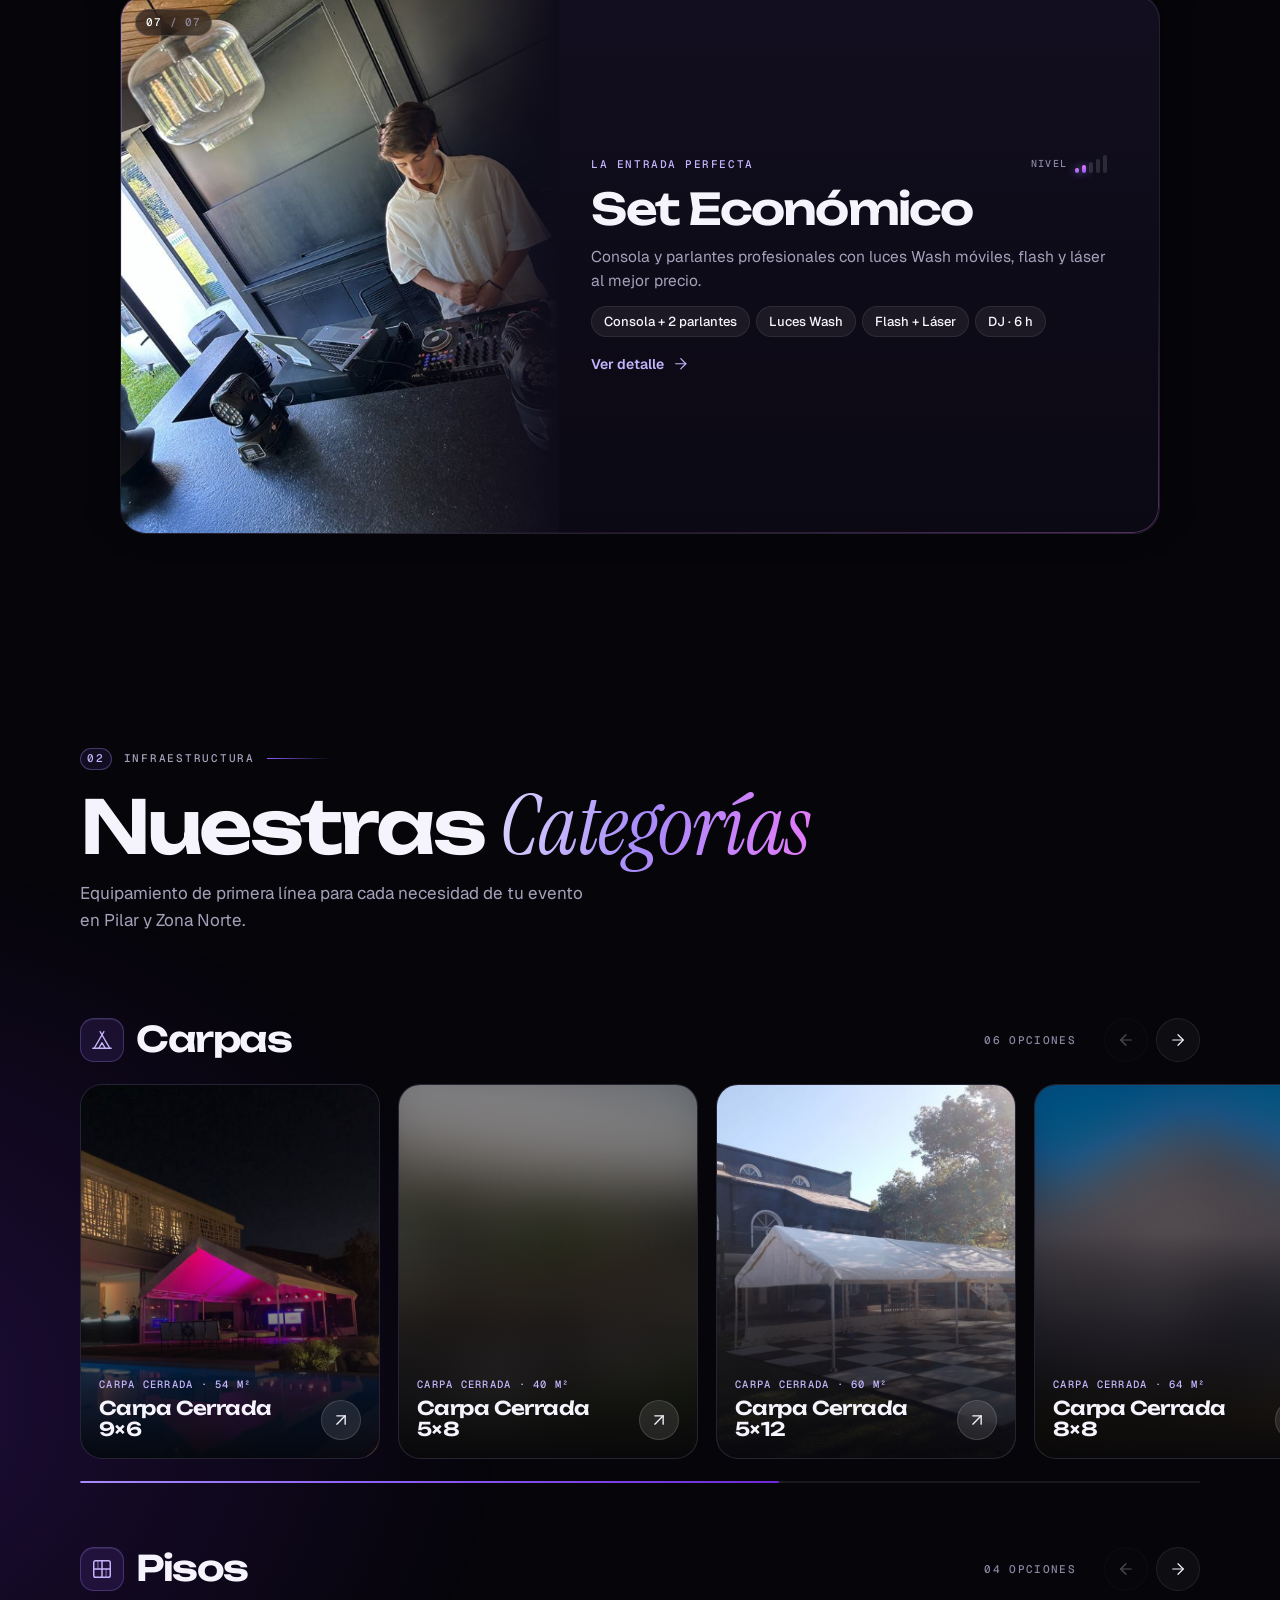
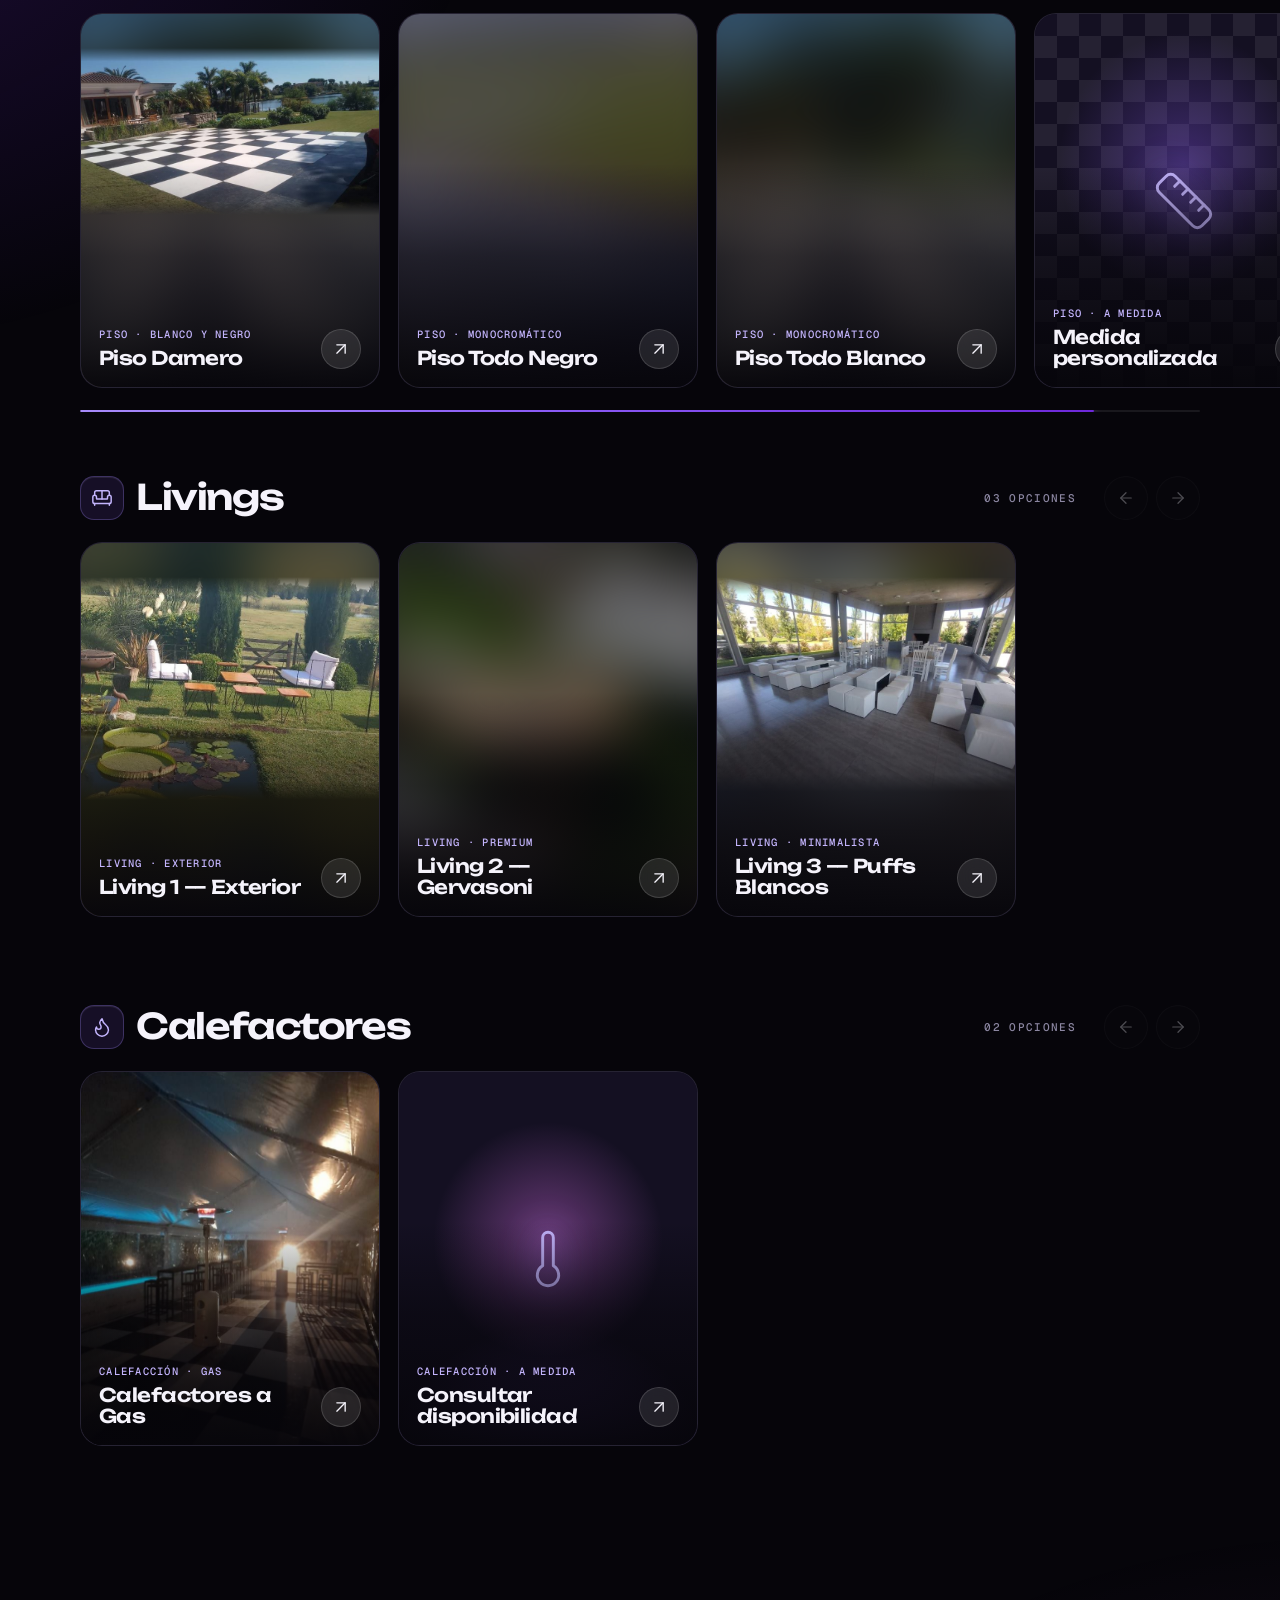
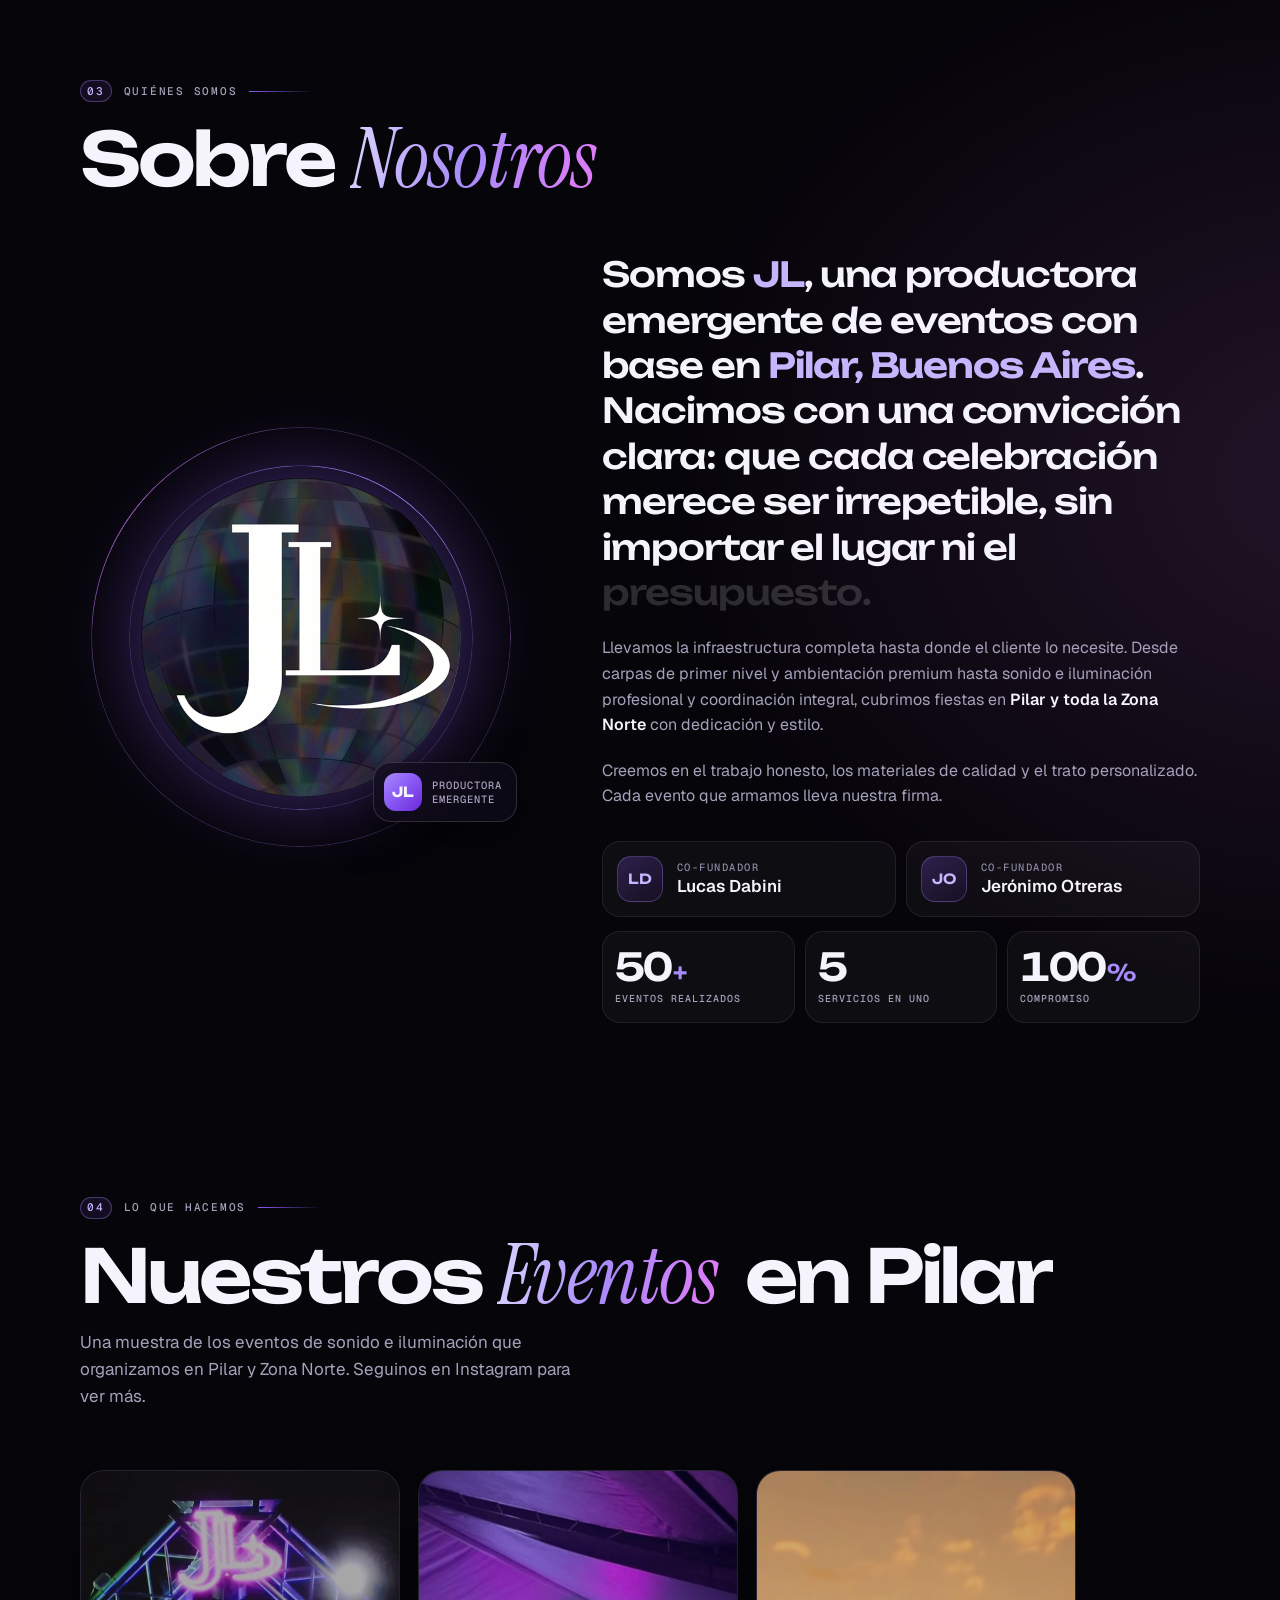
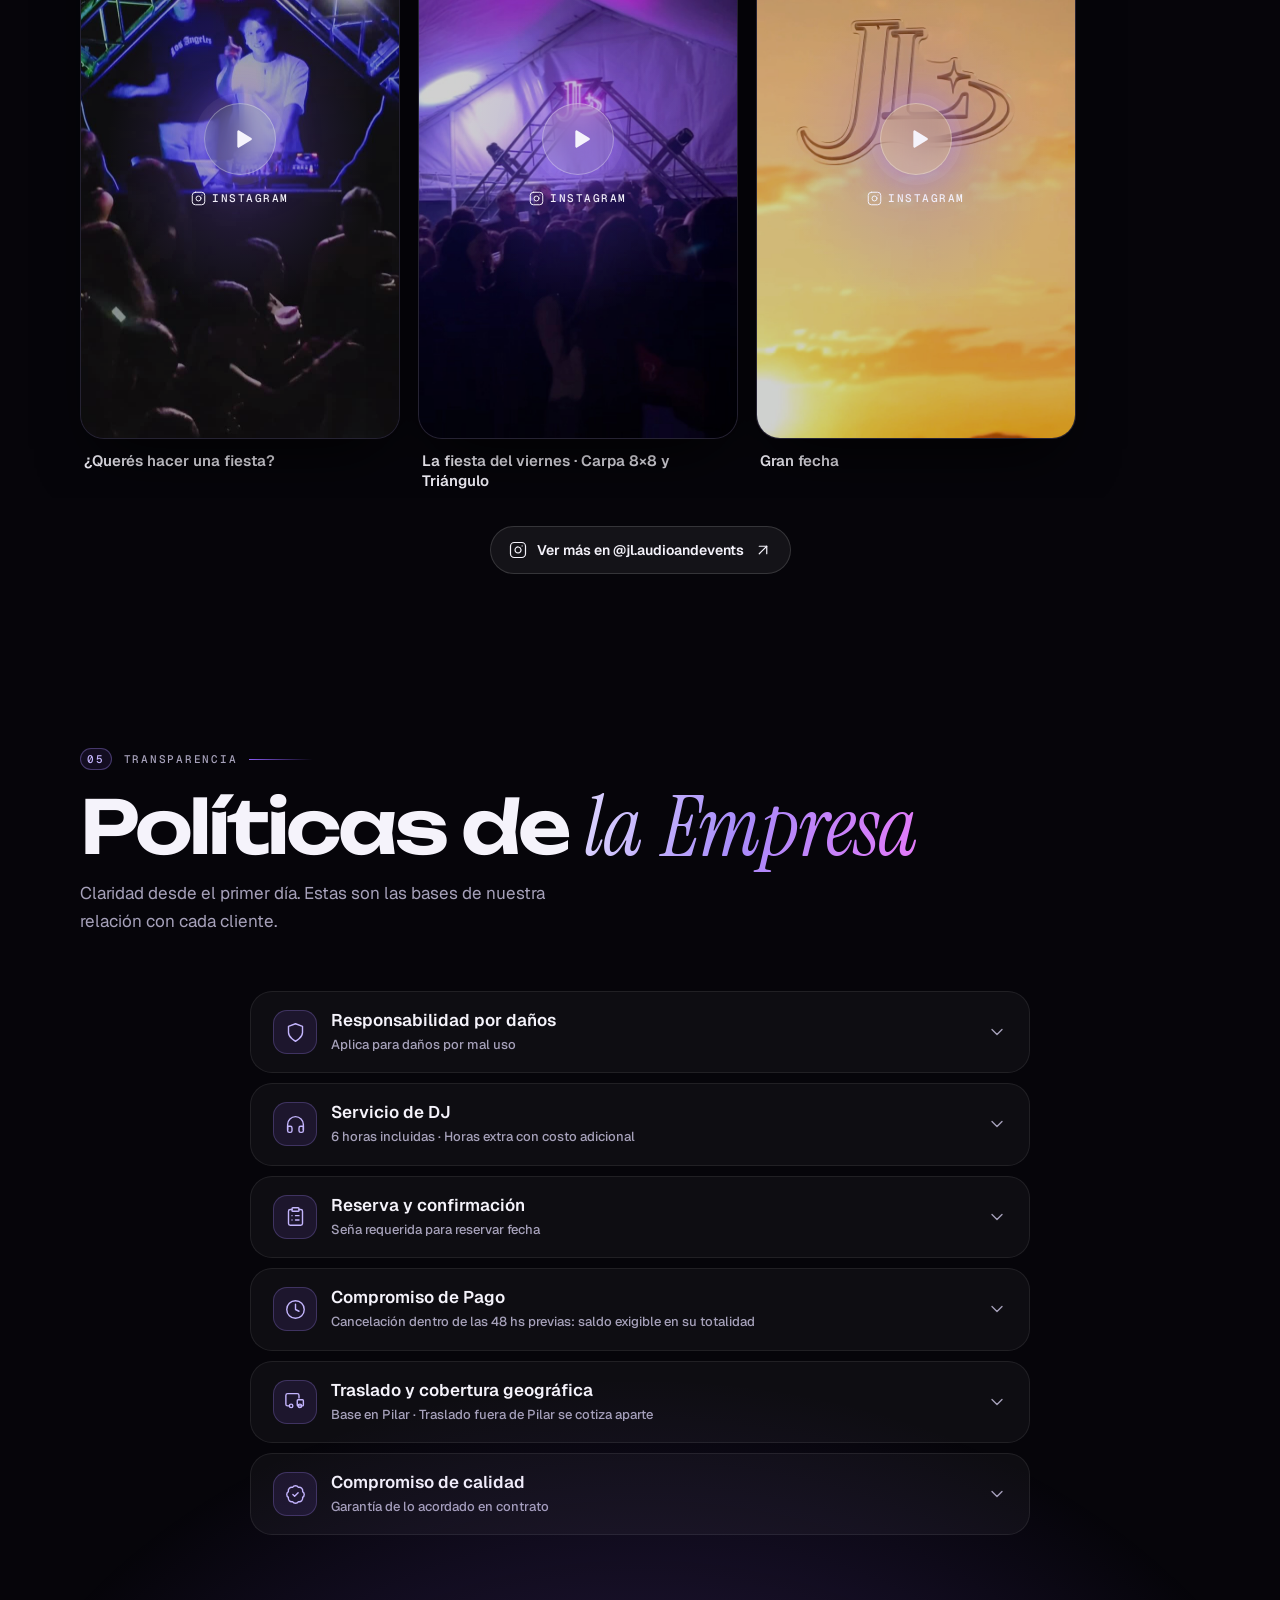
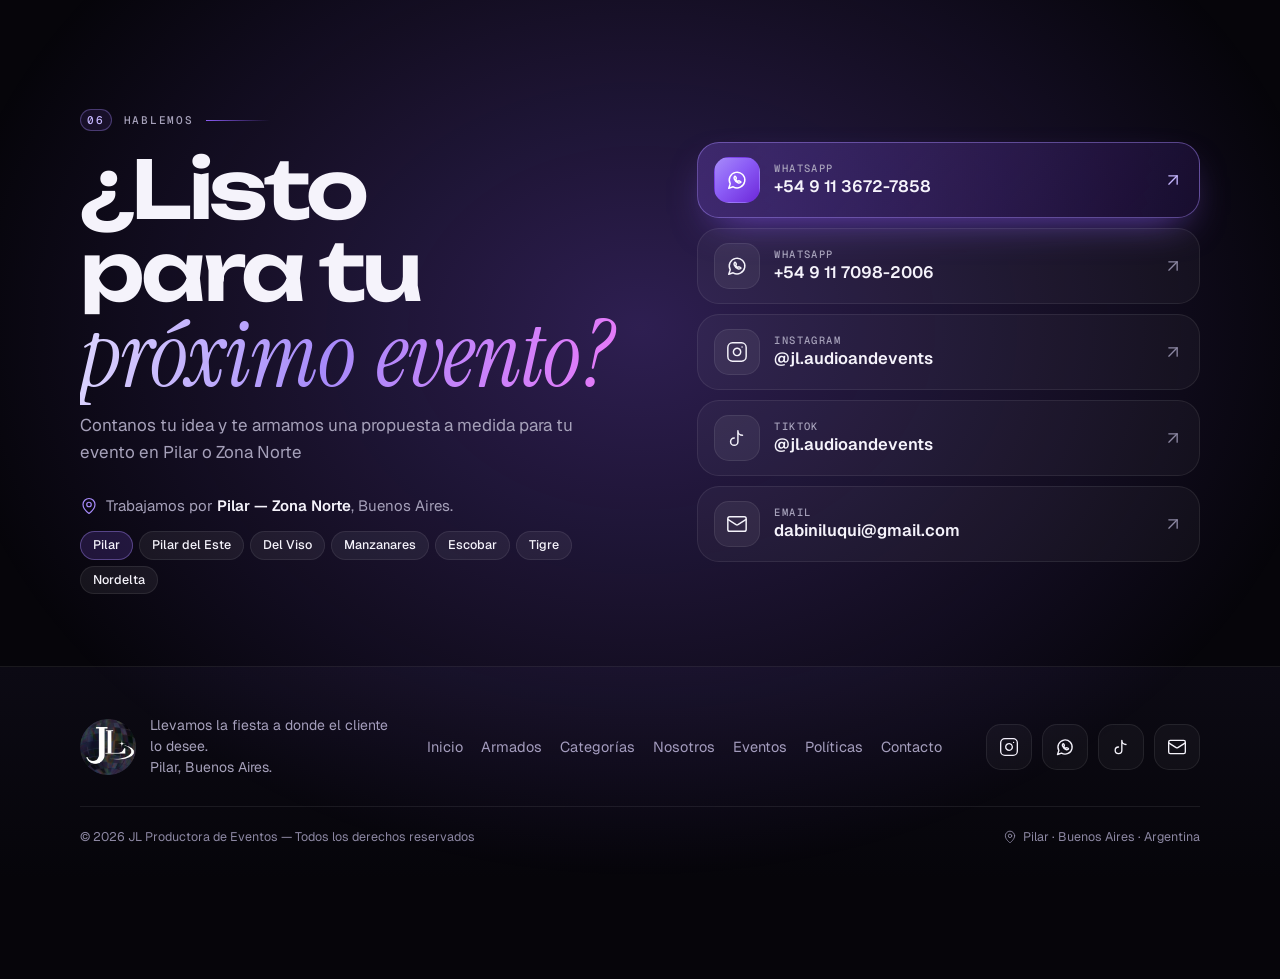
==== commit 3804e569: "feat: mobile-first 2030 redesign with iOS tab bar, bottom sheets and optimized images - Floating gla" ====
--- a/index.html
+++ b/index.html
@@ -2,7 +2,12 @@
 <html lang="es">
 <head>
   <meta charset="UTF-8" />
-  <meta name="viewport" content="width=device-width, initial-scale=1.0" />
+  <meta name="viewport" content="width=device-width, initial-scale=1.0, viewport-fit=cover" />
+  <meta name="theme-color" content="#06050A" />
+  <meta name="color-scheme" content="dark" />
+  <meta name="apple-mobile-web-app-capable" content="yes" />
+  <meta name="apple-mobile-web-app-status-bar-style" content="black-translucent" />
+  <meta name="apple-mobile-web-app-title" content="JL Audio" />
   <meta name="description" content="Productora de eventos en Pilar, Zona Norte. Sonido profesional, iluminación, DJ, carpas y armados completos para fiestas inolvidables en Pilar y alrededores, Buenos Aires." />
   <meta name="keywords" content="productora de eventos pilar, fiestas en pilar, sonido e iluminación pilar, organización de eventos zona norte, carpas para fiestas pilar, DJ pilar buenos aires, living alquiler pilar, calefactores pilar, armados para eventos pilar" />
   <meta property="og:title" content="JL Audio and Events | Productora de Eventos en Pilar" />
@@ -16,6 +21,16 @@
   <meta name="twitter:image" content="https://jlaudioandevents.com/img/og-preview.jpg" />
   <meta name="google-site-verification" content="Pouq21PwUODAIRQcYSTNhuQOca0n02XC1f" />
   <title>JL Productora de Eventos | Sonido, Iluminación y Fiestas en Pilar, Zona Norte</title>
+
+  <!-- Marca la página como "con JS" antes de pintar: evita parpadeos del splash y de las animaciones -->
+  <script>
+    (function () {
+      var d = document.documentElement;
+      d.classList.add('js');
+      try { if (sessionStorage.getItem('jl-splash')) d.classList.add('no-splash'); } catch (e) {}
+    })();
+  </script>
+
   <!-- Google tag (gtag.js) -->
   <script async src="https://www.googletagmanager.com/gtag/js?id=G-D04KGLCH8K"></script>
   <script>
@@ -74,583 +89,634 @@
     ]
   }
   </script>
+
+  <link rel="preconnect" href="https://fonts.googleapis.com" />
+  <link rel="preconnect" href="https://fonts.gstatic.com" crossorigin />
+  <link rel="stylesheet" href="https://fonts.googleapis.com/css2?family=Geist:wght@300..600&family=Geist+Mono:wght@400;500&family=Instrument+Serif:ital@1&family=Unbounded:wght@400..700&display=swap" />
+  <link rel="preload" as="image" href="img/opt/armadotri2-1600.jpg" imagesrcset="img/opt/armadotri2-800.jpg 800w, img/opt/armadotri2-1600.jpg 1600w" imagesizes="100vw" />
   <link rel="stylesheet" href="css/styles.css" />
-  <link rel="icon" type="image/png" href="img/Logo_JL_Sin_Fondo.png" />
-  <link rel="apple-touch-icon" href="img/Logo_JL_Sin_Fondo.png" />
+  <link rel="icon" type="image/png" href="img/opt/Logo_JL_Sin_Fondo-192.png" />
+  <link rel="apple-touch-icon" href="img/opt/Logo_JL_Sin_Fondo-192.png" />
 </head>
 <body>
 
-  <!-- CURSOR -->
-  <div class="cursor" aria-hidden="true"></div>
-  <div class="cursor-follower" aria-hidden="true"></div>
-
-  <!-- MOBILE MENU -->
-  <nav class="mobile-menu" id="mobile-menu" role="navigation" aria-label="Menú móvil">
-    <a href="#armados">Armados</a>
-    <a href="#categorias">Categorías</a>
-    <a href="#about">Nosotros</a>
-    <a href="#eventos">Eventos</a>
-    <a href="#politicas">Políticas</a>
-    <a href="#contacto">Contacto</a>
+  <!-- ===== ÍCONOS (sprite SVG line-style) ===== -->
+  <svg width="0" height="0" style="position:absolute" aria-hidden="true">
+    <defs>
+      <symbol id="i-speaker" viewBox="0 0 24 24"><rect width="16" height="20" x="4" y="2" rx="2"/><path d="M12 6h.01"/><circle cx="12" cy="14" r="4"/><path d="M12 14h.01"/></symbol>
+      <symbol id="i-tent" viewBox="0 0 24 24"><path d="M3.5 21 14 3"/><path d="M20.5 21 10 3"/><path d="M15.5 21 12 15l-3.5 6"/><path d="M2 21h20"/></symbol>
+      <symbol id="i-floor" viewBox="0 0 24 24"><rect x="3" y="3" width="18" height="18" rx="2"/><path d="M3 12h18"/><path d="M12 3v18"/><path d="M7.5 3v9M16.5 12v9" opacity=".45"/></symbol>
+      <symbol id="i-sofa" viewBox="0 0 24 24"><path d="M20 9V6a2 2 0 0 0-2-2H6a2 2 0 0 0-2 2v3"/><path d="M2 16a2 2 0 0 0 2 2h16a2 2 0 0 0 2-2v-5a2 2 0 0 0-4 0v1.5a.5.5 0 0 1-.5.5h-11a.5.5 0 0 1-.5-.5V11a2 2 0 0 0-4 0z"/><path d="M4 18v2"/><path d="M20 18v2"/><path d="M12 4v9"/></symbol>
+      <symbol id="i-flame" viewBox="0 0 24 24"><path d="M8.5 14.5A2.5 2.5 0 0 0 11 12c0-1.38-.5-2-1-3-1.072-2.143-.224-4.054 2-6 .5 2.5 2 4.9 4 6.5 2 1.6 3 3.5 3 5.5a7 7 0 1 1-14 0c0-1.153.433-2.294 1-3a2.5 2.5 0 0 0 2.5 2.5z"/></symbol>
+      <symbol id="i-chat" viewBox="0 0 24 24"><path d="M7.9 20A9 9 0 1 0 4 16.1L2 22Z"/><path d="M8 12h.01M12 12h.01M16 12h.01"/></symbol>
+      <symbol id="i-wa" viewBox="0 0 24 24"><path d="M3 21l1.65-4.8A8.5 8.5 0 1 1 7.8 19.4Z"/><path d="M9.2 8.4c.3-.6.9-.7 1.2-.2l.8 1.5c.2.4 0 .8-.3 1.1l-.4.4c.5 1.1 1.3 1.9 2.4 2.4l.4-.4c.3-.3.7-.5 1.1-.3l1.5.8c.5.3.4.9-.2 1.2-.7.4-1.6.6-2.5.2a7.5 7.5 0 0 1-4.2-4.2c-.4-.9-.2-1.8.2-2.5Z"/></symbol>
+      <symbol id="i-ig" viewBox="0 0 24 24"><rect width="20" height="20" x="2" y="2" rx="5" ry="5"/><path d="M16 11.37A4 4 0 1 1 12.63 8 4 4 0 0 1 16 11.37z"/><path d="M17.5 6.5h.01"/></symbol>
+      <symbol id="i-tiktok" viewBox="0 0 24 24"><path d="M9 12a4 4 0 1 0 4 4V4a5 5 0 0 0 5 5"/></symbol>
+      <symbol id="i-mail" viewBox="0 0 24 24"><rect width="20" height="16" x="2" y="4" rx="2"/><path d="m22 7-8.97 5.7a1.94 1.94 0 0 1-2.06 0L2 7"/></symbol>
+      <symbol id="i-pin" viewBox="0 0 24 24"><path d="M20 10c0 6-8 12-8 12s-8-6-8-12a8 8 0 0 1 16 0z"/><circle cx="12" cy="10" r="3"/></symbol>
+      <symbol id="i-arrow" viewBox="0 0 24 24"><path d="M5 12h14"/><path d="m12 5 7 7-7 7"/></symbol>
+      <symbol id="i-arrow-up-right" viewBox="0 0 24 24"><path d="M7 7h10v10"/><path d="M7 17 17 7"/></symbol>
+      <symbol id="i-arrow-down" viewBox="0 0 24 24"><path d="M12 5v14"/><path d="m19 12-7 7-7-7"/></symbol>
+      <symbol id="i-check" viewBox="0 0 24 24"><path d="M20 6 9 17l-5-5"/></symbol>
+      <symbol id="i-close" viewBox="0 0 24 24"><path d="M18 6 6 18"/><path d="m6 6 12 12"/></symbol>
+      <symbol id="i-chevron" viewBox="0 0 24 24"><path d="m6 9 6 6 6-6"/></symbol>
+      <symbol id="i-image" viewBox="0 0 24 24"><rect width="18" height="18" x="3" y="3" rx="2"/><circle cx="9" cy="9" r="2"/><path d="m21 15-3.1-3.1a2 2 0 0 0-2.8 0L6 21"/></symbol>
+      <symbol id="i-video" viewBox="0 0 24 24"><path d="m16 13 5.2 3.5a.5.5 0 0 0 .8-.4V7.9a.5.5 0 0 0-.8-.4L16 11"/><rect x="2" y="6" width="14" height="12" rx="2"/></symbol>
+      <symbol id="i-play" viewBox="0 0 24 24"><path d="M8 5.5v13a1 1 0 0 0 1.5.86l10.5-6.5a1 1 0 0 0 0-1.72L9.5 4.64A1 1 0 0 0 8 5.5Z" fill="currentColor" stroke="none"/></symbol>
+      <symbol id="i-expand" viewBox="0 0 24 24"><path d="M15 3h6v6"/><path d="M9 21H3v-6"/><path d="M21 3l-7 7"/><path d="M3 21l7-7"/></symbol>
+      <symbol id="i-sparkles" viewBox="0 0 24 24"><path d="m12 3-1.912 5.813a2 2 0 0 1-1.275 1.275L3 12l5.813 1.912a2 2 0 0 1 1.275 1.275L12 21l1.912-5.813a2 2 0 0 1 1.275-1.275L21 12l-5.813-1.912a2 2 0 0 1-1.275-1.275L12 3z"/></symbol>
+      <symbol id="i-ruler" viewBox="0 0 24 24"><path d="M21.3 15.3a2.4 2.4 0 0 1 0 3.4l-2.6 2.6a2.4 2.4 0 0 1-3.4 0L2.7 8.7a2.41 2.41 0 0 1 0-3.4l2.6-2.6a2.41 2.41 0 0 1 3.4 0Z"/><path d="m14.5 12.5 2-2"/><path d="m11.5 9.5 2-2"/><path d="m8.5 6.5 2-2"/><path d="m17.5 15.5 2-2"/></symbol>
+      <symbol id="i-thermo" viewBox="0 0 24 24"><path d="M14 4v10.54a4 4 0 1 1-4 0V4a2 2 0 0 1 4 0Z"/></symbol>
+      <symbol id="i-shield" viewBox="0 0 24 24"><path d="M12 22s8-4 8-10V5l-8-3-8 3v7c0 6 8 10 8 10z"/></symbol>
+      <symbol id="i-headphones" viewBox="0 0 24 24"><path d="M3 18v-6a9 9 0 0 1 18 0v6"/><path d="M21 19a2 2 0 0 1-2 2h-1a2 2 0 0 1-2-2v-3a2 2 0 0 1 2-2h3zM3 19a2 2 0 0 0 2 2h1a2 2 0 0 0 2-2v-3a2 2 0 0 0-2-2H3z"/></symbol>
+      <symbol id="i-clipboard" viewBox="0 0 24 24"><rect width="8" height="4" x="8" y="2" rx="1"/><path d="M16 4h2a2 2 0 0 1 2 2v14a2 2 0 0 1-2 2H6a2 2 0 0 1-2-2V6a2 2 0 0 1 2-2h2"/><path d="M12 11h4"/><path d="M12 16h4"/><path d="M8 11h.01"/><path d="M8 16h.01"/></symbol>
+      <symbol id="i-clock" viewBox="0 0 24 24"><circle cx="12" cy="12" r="10"/><path d="M12 6v6l4 2"/></symbol>
+      <symbol id="i-truck" viewBox="0 0 24 24"><path d="M5 17H3a2 2 0 0 1-2-2V5a2 2 0 0 1 2-2h11a2 2 0 0 1 2 2v3"/><rect width="7" height="7" x="14" y="10" rx="1"/><path d="M5 17a2 2 0 1 0 4 0 2 2 0 0 0-4 0z"/><path d="M15 17a2 2 0 1 0 4 0 2 2 0 0 0-4 0z"/></symbol>
+      <symbol id="i-badge" viewBox="0 0 24 24"><path d="M3.85 8.62a4 4 0 0 1 4.78-4.77 4 4 0 0 1 6.74 0 4 4 0 0 1 4.78 4.78 4 4 0 0 1 0 6.74 4 4 0 0 1-4.77 4.78 4 4 0 0 1-6.75 0 4 4 0 0 1-4.78-4.77 4 4 0 0 1 0-6.76Z"/><path d="m9 12 2 2 4-4"/></symbol>
+    </defs>
+  </svg>
+
+  <!-- ===== SPLASH ===== -->
+  <div class="splash" id="splash" aria-hidden="true">
+    <div class="splash-orb">
+      <span class="splash-ring"></span>
+      <img src="img/opt/Logo_JL_Sin_Fondo-512.png" alt="" width="112" height="112" />
+    </div>
+    <div class="splash-word">JL Audio and Events</div>
+    <div class="splash-bar"><span></span></div>
+  </div>
+
+  <a class="skip-link" href="#armados">Saltar a los armados</a>
+
+  <!-- ===== TOP BAR ===== -->
+  <header class="topbar" id="topbar">
+    <a href="#hero" class="brand" aria-label="JL Audio and Events — Inicio">
+      <img src="img/opt/Logo_JL_Sin_Fondo-192.png" alt="JL Productora de Eventos - Pilar, Buenos Aires" width="36" height="36" class="brand-logo" />
+      <span class="brand-text">
+        <span class="brand-name">JL Audio and Events</span>
+        <span class="brand-sub">Productora de Eventos</span>
+      </span>
+    </a>
+    <nav class="topnav" aria-label="Navegación principal">
+      <a href="#armados">Armados</a>
+      <a href="#categorias">Categorías</a>
+      <a href="#about">Nosotros</a>
+      <a href="#eventos">Eventos</a>
+      <a href="#politicas">Políticas</a>
+    </nav>
+    <a href="https://wa.me/5491136727858?text=Hola%20Lucas%2C%20quiero%20consultar%20sobre%20sus%20servicios"
+       target="_blank" rel="noopener noreferrer" class="topbar-cta" aria-label="Cotizá tu evento por WhatsApp">
+      <span class="live-dot" aria-hidden="true"></span>
+      <span>Cotizá</span>
+    </a>
+  </header>
+
+  <main id="main">
+
+    <!-- ===== HERO ===== -->
+    <section id="hero" class="hero" aria-label="Inicio">
+      <div class="hero-media" aria-hidden="true">
+        <div class="hero-parallax" id="hero-parallax">
+          <picture class="hero-slide is-active" style="--pos: 50% 45%">
+            <img src="img/opt/armadotri2-1600.jpg" srcset="img/opt/armadotri2-800.jpg 800w, img/opt/armadotri2-1600.jpg 1600w" sizes="100vw" alt="" fetchpriority="high" />
+          </picture>
+          <picture class="hero-slide" style="--pos: 50% 30%">
+            <img src="img/opt/armadotri_carpa-1600.jpg" srcset="img/opt/armadotri_carpa-800.jpg 600w, img/opt/armadotri_carpa-1600.jpg 1200w" sizes="100vw" alt="" loading="lazy" />
+          </picture>
+          <picture class="hero-slide" style="--pos: 50% 0%">
+            <img src="img/opt/fiesta_triangulo-1600.jpg" srcset="img/opt/fiesta_triangulo-800.jpg 532w, img/opt/fiesta_triangulo-1600.jpg 852w" sizes="100vw" alt="" loading="lazy" />
+          </picture>
+        </div>
+        <div class="hero-shade"></div>
+        <div class="hero-aurora"></div>
+      </div>
+
+      <div class="hero-content">
+        <p class="hero-eyebrow" data-reveal>
+          <span class="eq" aria-hidden="true"><i></i><i></i><i></i><i></i></span>
+          Pilar · Zona Norte
+        </p>
+        <h1 class="hero-title" data-split>
+          Llevamos la fiesta <em>a donde el cliente</em> lo desee
+        </h1>
+        <p class="hero-sub" data-reveal style="--d: .5s">
+          Carpas · Livings · Pisos · DJ · Calefacción · Armados completos en Pilar y Zona Norte
+        </p>
+        <div class="hero-actions" data-reveal style="--d: .62s">
+          <a href="https://wa.me/5491136727858?text=Hola%20Lucas%2C%20quiero%20cotizar%20un%20evento"
+             target="_blank" rel="noopener noreferrer" class="btn btn-primary" aria-label="Cotizar mi evento por WhatsApp">
+            <svg class="ic" aria-hidden="true"><use href="#i-sparkles"/></svg>
+            <span>Cotizá tu evento</span>
+          </a>
+          <a href="#armados" class="btn btn-glass">
+            <span>Ver armados</span>
+            <svg class="ic" aria-hidden="true"><use href="#i-arrow-down"/></svg>
+          </a>
+        </div>
+      </div>
+
+      <div class="hero-progress" aria-hidden="true"><span></span><span></span><span></span></div>
+    </section>
+
+    <!-- ===== MARQUEE ===== -->
+    <div class="marquee" aria-hidden="true">
+      <div class="marquee-track">
+        <span>Sonido</span><b>✦</b><span>Iluminación</span><b>✦</b><span>DJ</span><b>✦</b><span>Carpas</span><b>✦</b><span>Livings</span><b>✦</b><span>Pisos</span><b>✦</b><span>Calefacción</span><b>✦</b>
+        <span>Sonido</span><b>✦</b><span>Iluminación</span><b>✦</b><span>DJ</span><b>✦</b><span>Carpas</span><b>✦</b><span>Livings</span><b>✦</b><span>Pisos</span><b>✦</b><span>Calefacción</span><b>✦</b>
+      </div>
+    </div>
+
+    <!-- ===== ARMADOS ===== -->
+    <section id="armados" class="section armados" aria-labelledby="armados-title">
+      <div class="glow glow-a" aria-hidden="true"></div>
+      <header class="section-head">
+        <p class="kicker" data-reveal><span class="kicker-num">01</span> Servicios de producción en Pilar</p>
+        <h2 class="section-title" id="armados-title" data-split>Nuestros <em>Armados</em></h2>
+        <p class="section-desc" data-reveal>
+          Siete propuestas de sonido e iluminación diseñadas para adaptarse a cada tipo de evento en Pilar y Zona Norte.
+        </p>
+      </header>
+      <div class="stack" id="armados-stack" role="list">
+        <!-- JS renderiza las cards -->
+      </div>
+    </section>
+
+    <!-- ===== CATEGORÍAS ===== -->
+    <section id="categorias" class="section categorias" aria-labelledby="categorias-title">
+      <div class="glow glow-b" aria-hidden="true"></div>
+      <header class="section-head">
+        <p class="kicker" data-reveal><span class="kicker-num">02</span> Infraestructura</p>
+        <h2 class="section-title" id="categorias-title" data-split>Nuestras <em>Categorías</em></h2>
+        <p class="section-desc" data-reveal>
+          Equipamiento de primera línea para cada necesidad de tu evento en Pilar y Zona Norte.
+        </p>
+      </header>
+
+      <div class="cat-block" id="carpas" aria-labelledby="carpas-title">
+        <div class="cat-head" data-reveal>
+          <span class="cat-icon"><svg class="ic" aria-hidden="true"><use href="#i-tent"/></svg></span>
+          <h3 id="carpas-title">Carpas</h3>
+          <span class="cat-count" id="carpas-count"></span>
+        </div>
+        <div class="rail" id="carpas-rail" role="list"></div>
+        <div class="rail-progress" aria-hidden="true"><span></span></div>
+      </div>
+
+      <div class="cat-block" id="pisos" aria-labelledby="pisos-title">
+        <div class="cat-head" data-reveal>
+          <span class="cat-icon"><svg class="ic" aria-hidden="true"><use href="#i-floor"/></svg></span>
+          <h3 id="pisos-title">Pisos</h3>
+          <span class="cat-count" id="pisos-count"></span>
+        </div>
+        <div class="rail" id="pisos-rail" role="list"></div>
+        <div class="rail-progress" aria-hidden="true"><span></span></div>
+      </div>
+
+      <div class="cat-block" id="livings" aria-labelledby="livings-title">
+        <div class="cat-head" data-reveal>
+          <span class="cat-icon"><svg class="ic" aria-hidden="true"><use href="#i-sofa"/></svg></span>
+          <h3 id="livings-title">Livings</h3>
+          <span class="cat-count" id="livings-count"></span>
+        </div>
+        <div class="rail" id="livings-rail" role="list"></div>
+        <div class="rail-progress" aria-hidden="true"><span></span></div>
+      </div>
+
+      <div class="cat-block" id="calefactores" aria-labelledby="calefactores-title">
+        <div class="cat-head" data-reveal>
+          <span class="cat-icon"><svg class="ic" aria-hidden="true"><use href="#i-flame"/></svg></span>
+          <h3 id="calefactores-title">Calefactores</h3>
+          <span class="cat-count" id="calefactores-count"></span>
+        </div>
+        <div class="rail" id="calefactores-rail" role="list"></div>
+        <div class="rail-progress" aria-hidden="true"><span></span></div>
+      </div>
+    </section>
+
+    <!-- ===== NOSOTROS ===== -->
+    <section id="about" class="section about" aria-labelledby="about-title">
+      <div class="glow glow-c" aria-hidden="true"></div>
+      <header class="section-head">
+        <p class="kicker" data-reveal><span class="kicker-num">03</span> Quiénes somos</p>
+        <h2 class="section-title" id="about-title" data-split>Sobre <em>Nosotros</em></h2>
+      </header>
+
+      <div class="about-grid">
+        <div class="about-visual" data-reveal>
+          <div class="about-orb">
+            <span class="about-ring"></span>
+            <span class="about-ring about-ring--2"></span>
+            <img src="img/opt/Logo_JL_Sin_Fondo-512.png" alt="JL Productora de Eventos - Organización de fiestas en Pilar y Zona Norte" width="512" height="512" loading="lazy" />
+          </div>
+          <div class="about-badge">
+            <span class="about-badge-num">JL</span>
+            <span class="about-badge-text">Productora<br>Emergente</span>
+          </div>
+        </div>
+
+        <div class="about-copy">
+          <p class="scrub" data-scrub>
+            Somos <strong>JL</strong>, una productora emergente de eventos con base en
+            <strong>Pilar, Buenos Aires</strong>. Nacimos con una convicción clara: que cada celebración merece
+            ser irrepetible, sin importar el lugar ni el presupuesto.
+          </p>
+          <p class="about-text" data-reveal>
+            Llevamos la infraestructura completa hasta donde el cliente lo necesite. Desde carpas de primer nivel
+            y ambientación premium hasta sonido e iluminación profesional y coordinación integral, cubrimos fiestas
+            en <strong>Pilar y toda la Zona Norte</strong> con dedicación y estilo.
+          </p>
+          <p class="about-text" data-reveal>
+            Creemos en el trabajo honesto, los materiales de calidad y el trato personalizado. Cada evento que armamos
+            lleva nuestra firma.
+          </p>
+
+          <div class="founders" data-reveal>
+            <div class="founder">
+              <span class="founder-mono" aria-hidden="true">LD</span>
+              <span>
+                <span class="founder-role">Co-fundador</span>
+                <span class="founder-name">Lucas Dabini</span>
+              </span>
+            </div>
+            <div class="founder">
+              <span class="founder-mono" aria-hidden="true">JO</span>
+              <span>
+                <span class="founder-role">Co-fundador</span>
+                <span class="founder-name">Jerónimo Otreras</span>
+              </span>
+            </div>
+          </div>
+
+          <dl class="stats" data-reveal>
+            <div class="stat">
+              <dt>Eventos realizados</dt>
+              <dd><span data-count="50">50</span><small>+</small></dd>
+            </div>
+            <div class="stat">
+              <dt>Servicios en uno</dt>
+              <dd><span data-count="5">5</span></dd>
+            </div>
+            <div class="stat">
+              <dt>Compromiso</dt>
+              <dd><span data-count="100">100</span><small>%</small></dd>
+            </div>
+          </dl>
+        </div>
+      </div>
+    </section>
+
+    <!-- ===== EVENTOS ===== -->
+    <section id="eventos" class="section eventos" aria-labelledby="eventos-title">
+      <header class="section-head">
+        <p class="kicker" data-reveal><span class="kicker-num">04</span> Lo que hacemos</p>
+        <h2 class="section-title" id="eventos-title" data-split>Nuestros <em>Eventos</em> en Pilar</h2>
+        <p class="section-desc" data-reveal>
+          Una muestra de los eventos de sonido e iluminación que organizamos en Pilar y Zona Norte. Seguinos en Instagram para ver más.
+        </p>
+      </header>
+
+      <div class="rail rail--reels" role="list">
+        <article class="reel" role="listitem">
+          <div class="reel-frame" data-embed="instagram" data-src="https://www.instagram.com/reel/DXAXW3dDlHQ/embed">
+            <img class="reel-poster" src="img/opt/reel-DXAXW3dDlHQ.jpg" alt="" loading="lazy" />
+            <button class="reel-play" type="button" aria-label="Reproducir reel de Instagram: ¿Querés hacer una fiesta?">
+              <span class="reel-play-btn"><svg class="ic" aria-hidden="true"><use href="#i-play"/></svg></span>
+              <span class="reel-source"><svg class="ic" aria-hidden="true"><use href="#i-ig"/></svg> Instagram</span>
+            </button>
+          </div>
+          <p class="reel-caption">¿Querés hacer una fiesta?</p>
+        </article>
+
+        <article class="reel" role="listitem">
+          <div class="reel-frame" data-embed="instagram" data-src="https://www.instagram.com/reel/Db9UJe_SRBz/embed">
+            <img class="reel-poster" src="img/opt/reel-Db9UJe_SRBz.jpg" alt="" loading="lazy" />
+            <button class="reel-play" type="button" aria-label="Reproducir reel de Instagram: La fiesta del viernes">
+              <span class="reel-play-btn"><svg class="ic" aria-hidden="true"><use href="#i-play"/></svg></span>
+              <span class="reel-source"><svg class="ic" aria-hidden="true"><use href="#i-ig"/></svg> Instagram</span>
+            </button>
+          </div>
+          <p class="reel-caption">La fiesta del viernes · Carpa 8×8 y Triángulo</p>
+        </article>
+
+        <article class="reel" role="listitem">
+          <div class="reel-frame" data-embed="instagram" data-src="https://www.instagram.com/reel/De-lxrRMtVQ/embed">
+            <img class="reel-poster" src="img/opt/reel-De-lxrRMtVQ.jpg" alt="" loading="lazy" />
+            <button class="reel-play" type="button" aria-label="Reproducir reel de Instagram: Gran fecha">
+              <span class="reel-play-btn"><svg class="ic" aria-hidden="true"><use href="#i-play"/></svg></span>
+              <span class="reel-source"><svg class="ic" aria-hidden="true"><use href="#i-ig"/></svg> Instagram</span>
+            </button>
+          </div>
+          <p class="reel-caption">Gran fecha</p>
+        </article>
+      </div>
+
+      <a class="link-pill" href="https://www.instagram.com/jl.audioandevents" target="_blank" rel="noopener noreferrer" data-reveal>
+        <svg class="ic" aria-hidden="true"><use href="#i-ig"/></svg>
+        <span>Ver más en @jl.audioandevents</span>
+        <svg class="ic" aria-hidden="true"><use href="#i-arrow-up-right"/></svg>
+      </a>
+    </section>
+
+    <!-- ===== POLÍTICAS ===== -->
+    <section id="politicas" class="section politicas" aria-labelledby="politicas-title">
+      <header class="section-head">
+        <p class="kicker" data-reveal><span class="kicker-num">05</span> Transparencia</p>
+        <h2 class="section-title" id="politicas-title" data-split>Políticas de <em>la Empresa</em></h2>
+        <p class="section-desc" data-reveal>
+          Claridad desde el primer día. Estas son las bases de nuestra relación con cada cliente.
+        </p>
+      </header>
+
+      <div class="accordion" id="politicas-list">
+
+        <div class="acc-item" data-reveal>
+          <h3>
+            <button class="acc-trigger" type="button" aria-expanded="false" aria-controls="pol-1" id="pol-1-btn">
+              <span class="acc-icon"><svg class="ic" aria-hidden="true"><use href="#i-shield"/></svg></span>
+              <span class="acc-head">
+                <span class="acc-title">Responsabilidad por daños</span>
+                <span class="acc-chip">Aplica para daños por mal uso</span>
+              </span>
+              <svg class="ic acc-chev" aria-hidden="true"><use href="#i-chevron"/></svg>
+            </button>
+          </h3>
+          <div class="acc-panel" id="pol-1" role="region" aria-labelledby="pol-1-btn">
+            <div class="acc-inner"><p>
+              Todo el equipamiento que proveemos es entregado en óptimas condiciones y verificado antes del armado.
+              En caso de roturas o daños producidos por <strong>mal uso</strong> por parte del cliente o sus invitados,
+              el costo de reparación o reposición será cubierto por el contratante. Esto incluye mobiliario, estructuras,
+              equipos de sonido y cualquier elemento provisto por JL.
+            </p></div>
+          </div>
+        </div>
+
+        <div class="acc-item" data-reveal>
+          <h3>
+            <button class="acc-trigger" type="button" aria-expanded="false" aria-controls="pol-2" id="pol-2-btn">
+              <span class="acc-icon"><svg class="ic" aria-hidden="true"><use href="#i-headphones"/></svg></span>
+              <span class="acc-head">
+                <span class="acc-title">Servicio de DJ</span>
+                <span class="acc-chip">6 horas incluidas · Horas extra con costo adicional</span>
+              </span>
+              <svg class="ic acc-chev" aria-hidden="true"><use href="#i-chevron"/></svg>
+            </button>
+          </h3>
+          <div class="acc-panel" id="pol-2" role="region" aria-labelledby="pol-2-btn">
+            <div class="acc-inner"><p>
+              Todos nuestros armados que incluyen DJ contemplan <strong>6 horas de servicio</strong> dentro del paquete base.
+              Este tiempo se cuenta desde el inicio de la música hasta el cierre. Si el evento se extiende más allá
+              de las 6 horas acordadas, el tiempo adicional tendrá un <strong>costo por hora extra</strong> que
+              se define al momento de la contratación.
+            </p></div>
+          </div>
+        </div>
+
+        <div class="acc-item" data-reveal>
+          <h3>
+            <button class="acc-trigger" type="button" aria-expanded="false" aria-controls="pol-3" id="pol-3-btn">
+              <span class="acc-icon"><svg class="ic" aria-hidden="true"><use href="#i-clipboard"/></svg></span>
+              <span class="acc-head">
+                <span class="acc-title">Reserva y confirmación</span>
+                <span class="acc-chip">Seña requerida para reservar fecha</span>
+              </span>
+              <svg class="ic acc-chev" aria-hidden="true"><use href="#i-chevron"/></svg>
+            </button>
+          </h3>
+          <div class="acc-panel" id="pol-3" role="region" aria-labelledby="pol-3-btn">
+            <div class="acc-inner"><p>
+              Para confirmar la fecha del evento se requiere una seña del porcentaje acordado según el armado contratado.
+              La reserva garantiza la disponibilidad del equipamiento y el equipo humano para esa fecha específica.
+              En caso de cancelación, se aplicará la política de devolución vigente al momento del contrato.
+            </p></div>
+          </div>
+        </div>
+
+        <div class="acc-item" data-reveal>
+          <h3>
+            <button class="acc-trigger" type="button" aria-expanded="false" aria-controls="pol-4" id="pol-4-btn">
+              <span class="acc-icon"><svg class="ic" aria-hidden="true"><use href="#i-clock"/></svg></span>
+              <span class="acc-head">
+                <span class="acc-title">Compromiso de Pago</span>
+                <span class="acc-chip">Cancelación dentro de las 48 hs previas: saldo exigible en su totalidad</span>
+              </span>
+              <svg class="ic acc-chev" aria-hidden="true"><use href="#i-chevron"/></svg>
+            </button>
+          </h3>
+          <div class="acc-panel" id="pol-4" role="region" aria-labelledby="pol-4-btn">
+            <div class="acc-inner"><p>
+              A partir de las <strong>48 horas previas al montaje del evento</strong>, el servicio se considerará
+              devengado en su totalidad. En caso de suspensión o cancelación por parte del cliente dentro de este
+              periodo, el saldo pendiente deberá ser abonado obligatoriamente, independientemente de la
+              realización del evento.
+            </p></div>
+          </div>
+        </div>
+
+        <div class="acc-item" data-reveal>
+          <h3>
+            <button class="acc-trigger" type="button" aria-expanded="false" aria-controls="pol-5" id="pol-5-btn">
+              <span class="acc-icon"><svg class="ic" aria-hidden="true"><use href="#i-truck"/></svg></span>
+              <span class="acc-head">
+                <span class="acc-title">Traslado y cobertura geográfica</span>
+                <span class="acc-chip">Base en Pilar · Traslado fuera de Pilar se cotiza aparte</span>
+              </span>
+              <svg class="ic acc-chev" aria-hidden="true"><use href="#i-chevron"/></svg>
+            </button>
+          </h3>
+          <div class="acc-panel" id="pol-5" role="region" aria-labelledby="pol-5-btn">
+            <div class="acc-inner"><p>
+              Nuestra base de operaciones está en <strong>Pilar, Buenos Aires</strong>. El traslado dentro
+              de Pilar está incluido en todos nuestros armados. Para eventos fuera de Pilar,
+              el costo de flete se cotiza por separado según la distancia y el volumen del armado.
+              Consultanos sin compromiso para que te preparemos una cotización a medida.
+            </p></div>
+          </div>
+        </div>
+
+        <div class="acc-item" data-reveal>
+          <h3>
+            <button class="acc-trigger" type="button" aria-expanded="false" aria-controls="pol-6" id="pol-6-btn">
+              <span class="acc-icon"><svg class="ic" aria-hidden="true"><use href="#i-badge"/></svg></span>
+              <span class="acc-head">
+                <span class="acc-title">Compromiso de calidad</span>
+                <span class="acc-chip">Garantía de lo acordado en contrato</span>
+              </span>
+              <svg class="ic acc-chev" aria-hidden="true"><use href="#i-chevron"/></svg>
+            </button>
+          </h3>
+          <div class="acc-panel" id="pol-6" role="region" aria-labelledby="pol-6-btn">
+            <div class="acc-inner"><p>
+              Nos comprometemos a entregar el equipamiento en las condiciones pactadas y a estar presentes durante
+              todo el proceso de montaje y desmontaje. Si algo no cumple con lo acordado en el contrato,
+              trabajamos para resolverlo sin costo adicional para el cliente. La satisfacción del cliente es
+              nuestra prioridad absoluta.
+            </p></div>
+          </div>
+        </div>
+
+      </div>
+    </section>
+
+    <!-- ===== CONTACTO ===== -->
+    <section id="contacto" class="section contacto" aria-labelledby="contacto-title">
+      <div class="glow glow-d" aria-hidden="true"></div>
+      <div class="contacto-grid">
+        <header class="contacto-head">
+          <p class="kicker" data-reveal><span class="kicker-num">06</span> Hablemos</p>
+          <h2 class="contacto-title" id="contacto-title" data-split>¿Listo para tu <em>próximo evento?</em></h2>
+          <p class="section-desc" data-reveal>
+            Contanos tu idea y te armamos una propuesta a medida para tu evento en Pilar o Zona Norte
+          </p>
+          <div class="zona" data-reveal>
+            <p class="zona-line">
+              <svg class="ic" aria-hidden="true"><use href="#i-pin"/></svg>
+              <span>Trabajamos por <strong>Pilar — Zona Norte</strong>, Buenos Aires.</span>
+            </p>
+            <ul class="zona-chips" aria-label="Zonas de cobertura">
+              <li>Pilar</li><li>Pilar del Este</li><li>Del Viso</li><li>Manzanares</li><li>Escobar</li><li>Tigre</li><li>Nordelta</li>
+            </ul>
+          </div>
+        </header>
+
+        <ul class="contact-list" role="list">
+          <li data-reveal>
+            <a class="contact-row contact-row--primary" href="https://wa.me/5491136727858?text=Hola%20Lucas%2C%20quiero%20cotizar%20un%20evento%20con%20JL%20Productora" target="_blank" rel="noopener noreferrer">
+              <span class="contact-ic"><svg class="ic" aria-hidden="true"><use href="#i-wa"/></svg></span>
+              <span class="contact-txt"><span class="contact-label">WhatsApp</span><span class="contact-val">+54 9 11 3672-7858</span></span>
+              <svg class="ic contact-go" aria-hidden="true"><use href="#i-arrow-up-right"/></svg>
+            </a>
+          </li>
+          <li data-reveal>
+            <a class="contact-row" href="https://wa.me/5491170982006?text=Hola%2C%20quiero%20consultar%20sobre%20JL%20Productora" target="_blank" rel="noopener noreferrer">
+              <span class="contact-ic"><svg class="ic" aria-hidden="true"><use href="#i-wa"/></svg></span>
+              <span class="contact-txt"><span class="contact-label">WhatsApp</span><span class="contact-val">+54 9 11 7098-2006</span></span>
+              <svg class="ic contact-go" aria-hidden="true"><use href="#i-arrow-up-right"/></svg>
+            </a>
+          </li>
+          <li data-reveal>
+            <a class="contact-row" href="https://www.instagram.com/jl.audioandevents?igsh=MWVhYTFyN3FiNnB4aQ%3D%3D&amp;utm_source=qr" target="_blank" rel="noopener noreferrer">
+              <span class="contact-ic"><svg class="ic" aria-hidden="true"><use href="#i-ig"/></svg></span>
+              <span class="contact-txt"><span class="contact-label">Instagram</span><span class="contact-val">@jl.audioandevents</span></span>
+              <svg class="ic contact-go" aria-hidden="true"><use href="#i-arrow-up-right"/></svg>
+            </a>
+          </li>
+          <li data-reveal>
+            <a class="contact-row" href="https://www.tiktok.com/@jl.audioandevents" target="_blank" rel="noopener noreferrer">
+              <span class="contact-ic"><svg class="ic" aria-hidden="true"><use href="#i-tiktok"/></svg></span>
+              <span class="contact-txt"><span class="contact-label">TikTok</span><span class="contact-val">@jl.audioandevents</span></span>
+              <svg class="ic contact-go" aria-hidden="true"><use href="#i-arrow-up-right"/></svg>
+            </a>
+          </li>
+          <li data-reveal>
+            <a class="contact-row" href="mailto:dabiniluqui@gmail.com?subject=Consulta%20JL%20Productora&amp;body=Hola%20Lucas%2C%20quiero%20cotizar%20un%20evento...">
+              <span class="contact-ic"><svg class="ic" aria-hidden="true"><use href="#i-mail"/></svg></span>
+              <span class="contact-txt"><span class="contact-label">Email</span><span class="contact-val">dabiniluqui@gmail.com</span></span>
+              <svg class="ic contact-go" aria-hidden="true"><use href="#i-arrow-up-right"/></svg>
+            </a>
+          </li>
+        </ul>
+      </div>
+    </section>
+  </main>
+
+  <!-- ===== FOOTER ===== -->
+  <footer class="footer">
+    <div class="footer-inner">
+      <div class="footer-brand">
+        <img src="img/opt/Logo_JL_Sin_Fondo-192.png" alt="JL Productora de Eventos - Pilar, Zona Norte, Buenos Aires" width="56" height="56" loading="lazy" />
+        <p>Llevamos la fiesta a donde el cliente lo desee.<br>Pilar, Buenos Aires.</p>
+      </div>
+      <nav class="footer-nav" aria-label="Navegación del pie">
+        <a href="#hero">Inicio</a>
+        <a href="#armados">Armados</a>
+        <a href="#categorias">Categorías</a>
+        <a href="#about">Nosotros</a>
+        <a href="#eventos">Eventos</a>
+        <a href="#politicas">Políticas</a>
+        <a href="#contacto">Contacto</a>
+      </nav>
+      <div class="footer-social">
+        <a href="https://www.instagram.com/jl.audioandevents?igsh=MWVhYTFyN3FiNnB4aQ%3D%3D&amp;utm_source=qr" target="_blank" rel="noopener noreferrer" aria-label="Instagram de JL Productora"><svg class="ic" aria-hidden="true"><use href="#i-ig"/></svg></a>
+        <a href="https://wa.me/5491136727858?text=Hola%20Lucas%2C%20me%20gustar%C3%ADa%20consultar%20sobre%20sus%20servicios" target="_blank" rel="noopener noreferrer" aria-label="WhatsApp de JL Productora"><svg class="ic" aria-hidden="true"><use href="#i-wa"/></svg></a>
+        <a href="https://www.tiktok.com/@jl.audioandevents" target="_blank" rel="noopener noreferrer" aria-label="TikTok de JL Productora"><svg class="ic" aria-hidden="true"><use href="#i-tiktok"/></svg></a>
+        <a href="mailto:dabiniluqui@gmail.com?subject=Consulta%20JL%20Productora" aria-label="Email de JL Productora"><svg class="ic" aria-hidden="true"><use href="#i-mail"/></svg></a>
+      </div>
+      <div class="footer-bottom">
+        <span>© <span id="year">2026</span> JL Productora de Eventos — Todos los derechos reservados</span>
+        <span class="footer-loc"><svg class="ic" aria-hidden="true"><use href="#i-pin"/></svg> Pilar · Buenos Aires · Argentina</span>
+      </div>
+    </div>
+  </footer>
+
+  <!-- ===== WHATSAPP FAB ===== -->
+  <a class="fab" id="fab" href="https://wa.me/5491136727858?text=Hola%20Lucas%2C%20quiero%20cotizar%20un%20evento" target="_blank" rel="noopener noreferrer" aria-label="Escribinos por WhatsApp">
+    <svg class="ic" aria-hidden="true"><use href="#i-wa"/></svg>
+  </a>
+
+  <!-- ===== TAB BAR (navegación principal en mobile) ===== -->
+  <nav class="tabbar" id="tabbar" aria-label="Accesos rápidos">
+    <span class="tab-glow" aria-hidden="true"></span>
+    <a href="#armados" class="tab" data-tab="armados">
+      <svg class="ic" aria-hidden="true"><use href="#i-speaker"/></svg>
+      <span>Armados</span>
+    </a>
+    <a href="#carpas" class="tab" data-tab="carpas">
+      <svg class="ic" aria-hidden="true"><use href="#i-tent"/></svg>
+      <span>Carpas</span>
+    </a>
+    <a href="#pisos" class="tab" data-tab="pisos">
+      <svg class="ic" aria-hidden="true"><use href="#i-floor"/></svg>
+      <span>Pisos</span>
+    </a>
+    <a href="#livings" class="tab" data-tab="livings">
+      <svg class="ic" aria-hidden="true"><use href="#i-sofa"/></svg>
+      <span>Livings</span>
+    </a>
+    <a href="#contacto" class="tab" data-tab="contacto">
+      <svg class="ic" aria-hidden="true"><use href="#i-chat"/></svg>
+      <span>Contacto</span>
+    </a>
   </nav>
 
-  <!-- NAV -->
-  <nav role="navigation" aria-label="Navegación principal">
-    <a href="#hero" class="nav-logo" aria-label="JL Productora - Inicio">
-      <img src="img/Logo_JL_Sin_Fondo.png" alt="JL Productora de Eventos - Pilar, Buenos Aires" class="nav-logo-img" />
-      <div class="logo-text">
-        <span>JL Audio and Events</span>
-        <span>Productora de Eventos</span>
-      </div>
-    </a>
-    <ul class="nav-links" role="list">
-      <li><a href="#armados">Armados</a></li>
-      <li><a href="#categorias">Categorías</a></li>
-      <li><a href="#about">Nosotros</a></li>
-      <li><a href="#eventos">Eventos</a></li>
-      <li><a href="#politicas">Políticas</a></li>
-    </ul>
-    <a href="https://wa.me/5491136727858?text=Hola%20Lucas%2C%20quiero%20consultar%20sobre%20sus%20servicios"
-       target="_blank" rel="noopener noreferrer"
-       class="nav-cta"
-       aria-label="Contactar por WhatsApp">
-      Cotizá tu evento
-    </a>
-    <button class="hamburger" id="hamburger" aria-label="Abrir menú" aria-expanded="false">
-      <span></span>
-      <span></span>
-      <span></span>
+  <!-- ===== BOTTOM SHEET (detalle) ===== -->
+  <div class="sheet-scrim" id="sheet-scrim" hidden></div>
+  <div class="sheet" id="sheet" role="dialog" aria-modal="true" aria-labelledby="sheet-title" hidden>
+    <div class="sheet-grip" id="sheet-grip"><span></span></div>
+    <button class="sheet-close icon-btn" id="sheet-close" type="button" aria-label="Cerrar detalle">
+      <svg class="ic" aria-hidden="true"><use href="#i-close"/></svg>
     </button>
-  </nav>
-
-  <!-- ===== HERO ===== -->
-  <section id="hero" role="banner">
-    <div class="hero-bg" aria-hidden="true"></div>
-    <div class="hero-grid" aria-hidden="true"></div>
-    <div class="hero-logo-orb" aria-hidden="true">
-      <img src="img/Logo_JL_Sin_Fondo.png" alt="JL Productora de Eventos - Sonido e Iluminación en Pilar" />
+    <div class="sheet-scroll" id="sheet-scroll">
+      <div class="gallery" id="sheet-gallery">
+        <div class="gallery-track" id="sheet-track"></div>
+        <button class="gallery-nav gallery-nav--prev icon-btn" type="button" data-dir="-1" aria-label="Foto anterior"><svg class="ic" aria-hidden="true" style="transform:scaleX(-1)"><use href="#i-arrow"/></svg></button>
+        <button class="gallery-nav gallery-nav--next icon-btn" type="button" data-dir="1" aria-label="Foto siguiente"><svg class="ic" aria-hidden="true"><use href="#i-arrow"/></svg></button>
+        <div class="gallery-dots" id="sheet-dots"></div>
+        <span class="gallery-count" id="sheet-counter"></span>
+      </div>
+      <div class="sheet-body">
+        <p class="sheet-tag" id="sheet-tag"></p>
+        <h2 class="sheet-title" id="sheet-title"></h2>
+        <p class="sheet-desc" id="sheet-desc"></p>
+        <h3 class="sheet-label">Incluye</h3>
+        <ul class="sheet-items" id="sheet-items"></ul>
+        <p class="sheet-note" id="sheet-note"></p>
+      </div>
     </div>
-    <div class="hero-content">
-      <div class="hero-eyebrow" aria-label="JL Audio and Events — Productora de Eventos">
-        JL Audio and Events — Productora de Eventos
-      </div>
-      <h1 class="hero-title">
-        Llevamos la fiesta
-        <em>a donde el cliente</em>
-        lo desee
-      </h1>
-      <p class="hero-subtitle">
-        Carpas · Livings · Pisos · DJ · Calefacción · Armados completos en Pilar y Zona Norte
-      </p>
-      <div class="hero-actions">
-        <a href="https://wa.me/5491136727858?text=Hola%20Lucas%2C%20quiero%20cotizar%20un%20evento"
-           target="_blank" rel="noopener noreferrer"
-           class="btn-primary"
-           aria-label="Cotizar mi evento por WhatsApp">
-          <svg xmlns="http://www.w3.org/2000/svg" width="18" height="18" viewBox="0 0 24 24" fill="none" stroke="currentColor" stroke-width="1.5" stroke-linecap="round" stroke-linejoin="round" aria-hidden="true"><path d="m12 3-1.912 5.813a2 2 0 0 1-1.275 1.275L3 12l5.813 1.912a2 2 0 0 1 1.275 1.275L12 21l1.912-5.813a2 2 0 0 1 1.275-1.275L21 12l-5.813-1.912a2 2 0 0 1-1.275-1.275L12 3z"/><path d="M5 3v4"/><path d="M19 17v4"/><path d="M3 5h4"/><path d="M17 19h4"/></svg> <span>Cotizá tu evento</span>
-        </a>
-        <a href="#armados" class="btn-secondary" aria-label="Ver nuestros armados">
-          <span>Ver armados</span>
-        </a>
-      </div>
-    </div>
-    <div class="hero-scroll" aria-hidden="true">
-      <span>Scroll</span>
-      <div class="scroll-line"></div>
-    </div>
-  </section>
-
-  <!-- ===== ARMADOS ===== -->
-  <section id="armados" aria-labelledby="armados-title">
-    <div class="section-header reveal">
-      <div class="section-tag" aria-hidden="true">Servicios de producción en Pilar</div>
-      <h2 class="section-title" id="armados-title">
-        Nuestros <em>Armados</em>
-      </h2>
-      <p class="section-desc">
-        Siete propuestas de sonido e iluminación diseñadas para adaptarse a cada tipo de evento en Pilar y Zona Norte.
-      </p>
-    </div>
-    <div class="armados-grid" id="armados-grid" role="list">
-      <!-- JS renderiza las cards -->
-    </div>
-  </section>
-
-  <!-- ===== CATEGORIAS ===== -->
-  <section id="categorias" aria-labelledby="categorias-title">
-    <div class="section-header reveal">
-      <div class="section-tag" aria-hidden="true">Infraestructura</div>
-      <h2 class="section-title" id="categorias-title">
-        Nuestras <em>Categorías</em>
-      </h2>
-      <p class="section-desc">
-        Equipamiento de primera línea para cada necesidad de tu evento en Pilar y Zona Norte.
-      </p>
-    </div>
-
-    <div class="categorias-tabs" role="tablist" aria-label="Categorías de productos">
-      <button class="cat-tab active" data-target="panel-carpas" role="tab" aria-selected="true" aria-controls="panel-carpas">
-        <svg xmlns="http://www.w3.org/2000/svg" width="20" height="20" viewBox="0 0 24 24" fill="none" stroke="currentColor" stroke-width="1.5" stroke-linecap="round" stroke-linejoin="round" aria-hidden="true"><path d="M3.5 21 12 3l8.5 18"/><path d="M12 21V9"/><path d="m6.5 21 5.5-8 5.5 8"/></svg> Carpas
-      </button>
-      <button class="cat-tab" data-target="panel-pisos" role="tab" aria-selected="false" aria-controls="panel-pisos">
-        <svg xmlns="http://www.w3.org/2000/svg" width="20" height="20" viewBox="0 0 24 24" fill="none" stroke="currentColor" stroke-width="1.5" stroke-linecap="round" stroke-linejoin="round" aria-hidden="true"><rect x="3" y="3" width="7" height="7"/><rect x="14" y="3" width="7" height="7"/><rect x="3" y="14" width="7" height="7"/><rect x="14" y="14" width="7" height="7"/></svg> Pisos
-      </button>
-      <button class="cat-tab" data-target="panel-livings" role="tab" aria-selected="false" aria-controls="panel-livings">
-        <svg xmlns="http://www.w3.org/2000/svg" width="20" height="20" viewBox="0 0 24 24" fill="none" stroke="currentColor" stroke-width="1.5" stroke-linecap="round" stroke-linejoin="round" aria-hidden="true"><path d="M20 9V7a2 2 0 0 0-2-2H6a2 2 0 0 0-2 2v2"/><path d="M2 11v5a2 2 0 0 0 2 2h16a2 2 0 0 0 2-2v-5a2 2 0 0 0-4 0v2H6v-2a2 2 0 0 0-4 0Z"/><path d="M4 18v2"/><path d="M20 18v2"/><path d="M12 4v9"/></svg> Livings
-      </button>
-      <button class="cat-tab" data-target="panel-calefactores" role="tab" aria-selected="false" aria-controls="panel-calefactores">
-        <svg xmlns="http://www.w3.org/2000/svg" width="20" height="20" viewBox="0 0 24 24" fill="none" stroke="currentColor" stroke-width="1.5" stroke-linecap="round" stroke-linejoin="round" aria-hidden="true"><path d="M8.5 14.5A2.5 2.5 0 0 0 11 12c0-1.38-.5-2-1-3-1.072-2.143-.224-4.054 2-6 .5 2.5 2 4.9 4 6.5 2 1.6 3 3.5 3 5.5a7 7 0 1 1-14 0c0-1.153.433-2.294 1-3a2.5 2.5 0 0 0 2.5 2.5z"/></svg> Calefactores
-      </button>
-    </div>
-
-    <!-- Carpas -->
-    <div class="cat-panel active" id="panel-carpas" role="tabpanel" aria-labelledby="tab-carpas">
-      <div class="carpas-grid" id="carpas-grid" role="list">
-        <!-- JS renderiza -->
-      </div>
-    </div>
-
-    <!-- Pisos -->
-    <div class="cat-panel" id="panel-pisos" role="tabpanel" aria-labelledby="tab-pisos">
-      <div class="cat-grid-simple" id="pisos-grid" role="list">
-        <!-- JS renderiza -->
-      </div>
-    </div>
-
-    <!-- Livings -->
-    <div class="cat-panel" id="panel-livings" role="tabpanel" aria-labelledby="tab-livings">
-      <div class="cat-grid-simple" id="livings-grid" role="list">
-        <!-- JS renderiza -->
-      </div>
-    </div>
-
-    <!-- Calefactores -->
-    <div class="cat-panel" id="panel-calefactores" role="tabpanel" aria-labelledby="tab-calefactores">
-      <div class="cat-grid-simple" id="calefactores-grid" role="list">
-        <!-- JS renderiza -->
-      </div>
-    </div>
-  </section>
-
-  <!-- ===== ABOUT ===== -->
-  <section id="about" aria-labelledby="about-title">
-    <div class="about-container">
-      <div class="about-visual reveal">
-        <div class="about-frame">
-          <img src="img/logo_about.png" alt="JL Productora de Eventos - Organización de fiestas en Pilar y Zona Norte" class="about-logo-img" />
-        </div>
-        <div class="about-badge" aria-label="Productora emergente">
-          <div class="about-badge-num">JL</div>
-          <div class="about-badge-text">Productora<br>Emergente</div>
-        </div>
-      </div>
-
-      <div class="about-content">
-        <div class="section-header reveal">
-          <div class="section-tag">Quiénes somos</div>
-          <h2 class="section-title" id="about-title">
-            Sobre <em>Nosotros</em>
-          </h2>
-        </div>
-
-        <p class="about-text reveal">
-          Somos <strong>JL</strong>, una productora emergente de eventos con base en
-          <strong>Pilar, Buenos Aires</strong>. Nacimos con una convicción clara: que cada celebración merece
-          ser irrepetible, sin importar el lugar ni el presupuesto.
-        </p>
-        <p class="about-text reveal">
-          Llevamos la infraestructura completa hasta donde el cliente lo necesite. Desde carpas de primer nivel
-          y ambientación premium hasta sonido e iluminación profesional y coordinación integral, cubrimos fiestas
-          en <strong>Pilar y toda la Zona Norte</strong> con dedicación y estilo.
-        </p>
-        <p class="about-text reveal">
-          Creemos en el trabajo honesto, los materiales de calidad y el trato personalizado. Cada evento que armamos
-          lleva nuestra firma.
-        </p>
-
-        <div class="about-founders reveal">
-          <div class="founder-card">
-            <div class="founder-role">Co-fundador</div>
-            <div class="founder-name">Lucas Dabini</div>
-          </div>
-          <div class="founder-card">
-            <div class="founder-role">Co-fundador</div>
-            <div class="founder-name">Jerónimo Otreras</div>
-          </div>
-        </div>
-
-        <div class="about-stats reveal">
-          <div class="stat-item">
-            <div class="stat-num" data-count="50">50+</div>
-            <div class="stat-label">Eventos realizados</div>
-          </div>
-          <div class="stat-item">
-            <div class="stat-num" data-count="5">5</div>
-            <div class="stat-label">Servicios en uno</div>
-          </div>
-          <div class="stat-item">
-            <div class="stat-num" data-count="100">100%</div>
-            <div class="stat-label">Compromiso</div>
-          </div>
-        </div>
-      </div>
-    </div>
-  </section>
-
-  <!-- ===== NUESTROS EVENTOS ===== -->
-  <section id="eventos" aria-labelledby="eventos-title">
-    <div class="section-header reveal">
-      <div class="section-tag" aria-hidden="true">Lo que hacemos</div>
-      <h2 class="section-title" id="eventos-title">
-        Nuestros <em>Eventos</em> en Pilar
-      </h2>
-      <p class="section-desc">
-        Una muestra de los eventos de sonido e iluminación que organizamos en Pilar y Zona Norte. Seguinos en Instagram para ver más.
-      </p>
-    </div>
-
-    <div class="eventos-grid">
-
-      <!-- Card 1: carga automática -->
-      <div class="evento-card reveal">
-        <div class="evento-embed-wrapper">
-          <blockquote
-            class="instagram-media"
-            data-instgrm-permalink="https://www.instagram.com/p/DWsDzdrjOJ0/"
-            data-instgrm-version="14"
-          ></blockquote>
-        </div>
-        <p class="evento-caption">Evento especial</p>
-      </div>
-
-      <!-- Card 2: click para cargar (TikTok) -->
-      <div class="evento-card reveal">
-        <div class="evento-embed-wrapper"
-             data-embed-type="tiktok"
-             data-embed-cite="https://www.tiktok.com/@jl.audioandevents/video/7593397838764084501"
-             data-embed-video-id="7593397838764084501">
-          <div class="evento-overlay" role="button" tabindex="0" aria-label="Reproducir video">
-            <div class="evento-play-btn">
-              <svg viewBox="0 0 24 24" fill="currentColor" width="32" height="32" aria-hidden="true"><path d="M8 5v14l11-7z"/></svg>
-            </div>
-            <span class="evento-overlay-hint">Tocá para reproducir</span>
-          </div>
-        </div>
-        <p class="evento-caption">Armado completo</p>
-      </div>
-
-      <!-- Card 3: click para cargar (TikTok) -->
-      <div class="evento-card reveal">
-        <div class="evento-embed-wrapper"
-             data-embed-type="tiktok"
-             data-embed-cite="https://www.tiktok.com/@jl.audioandevents/video/7574028726971747604"
-             data-embed-video-id="7574028726971747604">
-          <div class="evento-overlay" role="button" tabindex="0" aria-label="Reproducir video">
-            <div class="evento-play-btn">
-              <svg viewBox="0 0 24 24" fill="currentColor" width="32" height="32" aria-hidden="true"><path d="M8 5v14l11-7z"/></svg>
-            </div>
-            <span class="evento-overlay-hint">Tocá para reproducir</span>
-          </div>
-        </div>
-        <p class="evento-caption">Fiesta en carpa</p>
-      </div>
-
-    </div>
-
-    <script>
-      (function() {
-        if (window.instgrm) {
-          window.instgrm.Embeds.process();
-        } else {
-          var s = document.createElement('script');
-          s.async = true;
-          s.src = 'https://www.instagram.com/embed.js';
-          s.onload = function() { if (window.instgrm) window.instgrm.Embeds.process(); };
-          document.body.appendChild(s);
-        }
-      })();
-    </script>
-  </section>
-
-  <!-- ===== POLÍTICAS ===== -->
-  <section id="politicas" aria-labelledby="politicas-title">
-    <div class="section-header reveal">
-      <div class="section-tag" aria-hidden="true">Transparencia</div>
-      <h2 class="section-title" id="politicas-title">
-        Políticas de <em>la Empresa</em>
-      </h2>
-      <p class="section-desc">
-        Claridad desde el primer día. Estas son las bases de nuestra relación con cada cliente.
-      </p>
-    </div>
-
-    <div class="politicas-container">
-
-      <div class="politica-item reveal">
-        <div class="politica-icon" aria-hidden="true"><svg xmlns="http://www.w3.org/2000/svg" width="28" height="28" viewBox="0 0 24 24" fill="none" stroke="currentColor" stroke-width="1.5" stroke-linecap="round" stroke-linejoin="round"><path d="M12 22s8-4 8-10V5l-8-3-8 3v7c0 6 8 10 8 10z"/></svg></div>
-        <div>
-          <div class="politica-title">Responsabilidad por daños</div>
-          <p class="politica-desc">
-            Todo el equipamiento que proveemos es entregado en óptimas condiciones y verificado antes del armado.
-            En caso de roturas o daños producidos por <strong>mal uso</strong> por parte del cliente o sus invitados,
-            el costo de reparación o reposición será cubierto por el contratante. Esto incluye mobiliario, estructuras,
-            equipos de sonido y cualquier elemento provisto por JL.
-          </p>
-          <div class="politica-highlight"><svg xmlns="http://www.w3.org/2000/svg" width="16" height="16" viewBox="0 0 24 24" fill="none" stroke="currentColor" stroke-width="1.5" stroke-linecap="round" stroke-linejoin="round" aria-hidden="true"><path d="m21.73 18-8-14a2 2 0 0 0-3.48 0l-8 14A2 2 0 0 0 4 21h16a2 2 0 0 0 1.73-3z"/><line x1="12" x2="12" y1="9" y2="13"/><line x1="12" x2="12.01" y1="17" y2="17"/></svg> Aplica para daños por mal uso</div>
-        </div>
-      </div>
-
-      <div class="politica-item reveal">
-        <div class="politica-icon" aria-hidden="true"><svg xmlns="http://www.w3.org/2000/svg" width="28" height="28" viewBox="0 0 24 24" fill="none" stroke="currentColor" stroke-width="1.5" stroke-linecap="round" stroke-linejoin="round"><path d="M3 18v-6a9 9 0 0 1 18 0v6"/><path d="M21 19a2 2 0 0 1-2 2h-1a2 2 0 0 1-2-2v-3a2 2 0 0 1 2-2h3zM3 19a2 2 0 0 0 2 2h1a2 2 0 0 0 2-2v-3a2 2 0 0 0-2-2H3z"/></svg></div>
-        <div>
-          <div class="politica-title">Servicio de DJ</div>
-          <p class="politica-desc">
-            Todos nuestros armados que incluyen DJ contemplan <strong>6 horas de servicio</strong> dentro del paquete base.
-            Este tiempo se cuenta desde el inicio de la música hasta el cierre. Si el evento se extiende más allá
-            de las 6 horas acordadas, el tiempo adicional tendrá un <strong>costo por hora extra</strong> que
-            se define al momento de la contratación.
-          </p>
-          <div class="politica-highlight"><svg xmlns="http://www.w3.org/2000/svg" width="16" height="16" viewBox="0 0 24 24" fill="none" stroke="currentColor" stroke-width="1.5" stroke-linecap="round" stroke-linejoin="round" aria-hidden="true"><path d="M9 18V5l12-2v13"/><circle cx="6" cy="18" r="3"/><circle cx="18" cy="16" r="3"/></svg> 6 horas incluidas · Horas extra con costo adicional</div>
-        </div>
-      </div>
-
-      <div class="politica-item reveal">
-        <div class="politica-icon" aria-hidden="true"><svg xmlns="http://www.w3.org/2000/svg" width="28" height="28" viewBox="0 0 24 24" fill="none" stroke="currentColor" stroke-width="1.5" stroke-linecap="round" stroke-linejoin="round"><rect width="8" height="4" x="8" y="2" rx="1"/><path d="M16 4h2a2 2 0 0 1 2 2v14a2 2 0 0 1-2 2H6a2 2 0 0 1-2-2V6a2 2 0 0 1 2-2h2"/><path d="M12 11h4"/><path d="M12 16h4"/><path d="M8 11h.01"/><path d="M8 16h.01"/></svg></div>
-        <div>
-          <div class="politica-title">Reserva y confirmación</div>
-          <p class="politica-desc">
-            Para confirmar la fecha del evento se requiere una seña del porcentaje acordado según el armado contratado.
-            La reserva garantiza la disponibilidad del equipamiento y el equipo humano para esa fecha específica.
-            En caso de cancelación, se aplicará la política de devolución vigente al momento del contrato.
-          </p>
-          <div class="politica-highlight"><svg xmlns="http://www.w3.org/2000/svg" width="16" height="16" viewBox="0 0 24 24" fill="none" stroke="currentColor" stroke-width="1.5" stroke-linecap="round" stroke-linejoin="round" aria-hidden="true"><rect width="18" height="18" x="3" y="4" rx="2" ry="2"/><line x1="16" x2="16" y1="2" y2="6"/><line x1="8" x2="8" y1="2" y2="6"/><line x1="3" x2="21" y1="10" y2="10"/></svg> Seña requerida para reservar fecha</div>
-        </div>
-      </div>
-
-      <div class="politica-item reveal">
-        <div class="politica-icon" aria-hidden="true"><svg xmlns="http://www.w3.org/2000/svg" width="28" height="28" viewBox="0 0 24 24" fill="none" stroke="currentColor" stroke-width="1.5" stroke-linecap="round" stroke-linejoin="round"><circle cx="12" cy="12" r="10"/><polyline points="12 6 12 12 16 14"/></svg></div>
-        <div>
-          <div class="politica-title">Compromiso de Pago</div>
-          <p class="politica-desc">
-            A partir de las <strong>48 horas previas al montaje del evento</strong>, el servicio se considerará
-            devengado en su totalidad. En caso de suspensión o cancelación por parte del cliente dentro de este
-            periodo, el saldo pendiente deberá ser abonado obligatoriamente, independientemente de la
-            realización del evento.
-          </p>
-          <div class="politica-highlight"><svg xmlns="http://www.w3.org/2000/svg" width="16" height="16" viewBox="0 0 24 24" fill="none" stroke="currentColor" stroke-width="1.5" stroke-linecap="round" stroke-linejoin="round" aria-hidden="true"><circle cx="12" cy="12" r="10"/><polyline points="12 6 12 12 16 14"/></svg> Cancelación dentro de las 48 hs previas: saldo exigible en su totalidad</div>
-        </div>
-      </div>
-
-      <div class="politica-item reveal">
-        <div class="politica-icon" aria-hidden="true"><svg xmlns="http://www.w3.org/2000/svg" width="28" height="28" viewBox="0 0 24 24" fill="none" stroke="currentColor" stroke-width="1.5" stroke-linecap="round" stroke-linejoin="round"><path d="M5 17H3a2 2 0 0 1-2-2V5a2 2 0 0 1 2-2h11a2 2 0 0 1 2 2v3"/><rect width="7" height="7" x="14" y="10" rx="1"/><path d="M5 17a2 2 0 1 0 4 0 2 2 0 0 0-4 0z"/><path d="M15 17a2 2 0 1 0 4 0 2 2 0 0 0-4 0z"/></svg></div>
-        <div>
-          <div class="politica-title">Traslado y cobertura geográfica</div>
-          <p class="politica-desc">
-            Nuestra base de operaciones está en <strong>Pilar, Buenos Aires</strong>. El traslado dentro
-            de Pilar está incluido en todos nuestros armados. Para eventos fuera de Pilar,
-            el costo de flete se cotiza por separado según la distancia y el volumen del armado.
-            Consultanos sin compromiso para que te preparemos una cotización a medida.
-          </p>
-          <div class="politica-highlight"><svg xmlns="http://www.w3.org/2000/svg" width="16" height="16" viewBox="0 0 24 24" fill="none" stroke="currentColor" stroke-width="1.5" stroke-linecap="round" stroke-linejoin="round" aria-hidden="true"><path d="M20 10c0 6-8 12-8 12s-8-6-8-12a8 8 0 0 1 16 0z"/><circle cx="12" cy="10" r="3"/></svg> Base en Pilar · Traslado fuera de Pilar se cotiza aparte</div>
-        </div>
-      </div>
-
-      <div class="politica-item reveal">
-        <div class="politica-icon" aria-hidden="true"><svg xmlns="http://www.w3.org/2000/svg" width="28" height="28" viewBox="0 0 24 24" fill="none" stroke="currentColor" stroke-width="1.5" stroke-linecap="round" stroke-linejoin="round"><path d="M3.85 8.62a4 4 0 0 1 4.78-4.77 4 4 0 0 1 6.74 0 4 4 0 0 1 4.78 4.78 4 4 0 0 1 0 6.74 4 4 0 0 1-4.77 4.78 4 4 0 0 1-6.75 0 4 4 0 0 1-4.78-4.77 4 4 0 0 1 0-6.76Z"/><path d="m9 12 2 2 4-4"/></svg></div>
-        <div>
-          <div class="politica-title">Compromiso de calidad</div>
-          <p class="politica-desc">
-            Nos comprometemos a entregar el equipamiento en las condiciones pactadas y a estar presentes durante
-            todo el proceso de montaje y desmontaje. Si algo no cumple con lo acordado en el contrato,
-            trabajamos para resolverlo sin costo adicional para el cliente. La satisfacción del cliente es
-            nuestra prioridad absoluta.
-          </p>
-          <div class="politica-highlight"><svg xmlns="http://www.w3.org/2000/svg" width="16" height="16" viewBox="0 0 24 24" fill="none" stroke="currentColor" stroke-width="1.5" stroke-linecap="round" stroke-linejoin="round" aria-hidden="true"><path d="M22 11.08V12a10 10 0 1 1-5.93-9.14"/><polyline points="22 4 12 14.01 9 11.01"/></svg> Garantía de lo acordado en contrato</div>
-        </div>
-      </div>
-
-    </div>
-  </section>
-
-  <!-- ===== CONTACTO ===== -->
-  <section id="contacto" aria-labelledby="contacto-title">
-    <div class="section-tag" style="justify-content: center; display: inline-flex; width: 100%; margin-bottom: 20px;" aria-hidden="true">
-      Hablemos
-    </div>
-    <h2 class="contacto-title" id="contacto-title">
-      ¿Listo para tu
-      <em>próximo evento?</em>
-    </h2>
-    <p class="contacto-subtitle">
-      Contanos tu idea y te armamos una propuesta a medida para tu evento en Pilar o Zona Norte
-    </p>
-    <div class="contacto-actions">
-      <a href="https://wa.me/5491136727858?text=Hola%20Lucas%2C%20quiero%20cotizar%20un%20evento%20con%20JL%20Productora"
-         target="_blank" rel="noopener noreferrer"
-         class="btn-primary"
-         aria-label="Escribirnos por WhatsApp">
-        <svg xmlns="http://www.w3.org/2000/svg" width="18" height="18" viewBox="0 0 24 24" fill="none" stroke="currentColor" stroke-width="1.5" stroke-linecap="round" stroke-linejoin="round" aria-hidden="true"><path d="m3 21 1.9-5.7a8.5 8.5 0 1 1 3.8 3.8z"/></svg>
-        <span>Escribinos por WhatsApp</span>
-      </a>
-      <a href="https://www.instagram.com/jl.audioandevents?igsh=MWVhYTFyN3FiNnB4aQ%3D%3D&utm_source=qr"
-         target="_blank" rel="noopener noreferrer"
-         class="btn-secondary"
-         aria-label="Seguirnos en Instagram">
-        <svg xmlns="http://www.w3.org/2000/svg" width="18" height="18" viewBox="0 0 24 24" fill="none" stroke="currentColor" stroke-width="1.5" stroke-linecap="round" stroke-linejoin="round" aria-hidden="true"><rect width="20" height="20" x="2" y="2" rx="5" ry="5"/><path d="M16 11.37A4 4 0 1 1 12.63 8 4 4 0 0 1 16 11.37z"/><line x1="17.5" x2="17.51" y1="6.5" y2="6.5"/></svg>
-        <span>Seguinos en Instagram</span>
-      </a>
-      <a href="mailto:dabiniluqui@gmail.com?subject=Consulta%20JL%20Productora&body=Hola%20Lucas%2C%20quiero%20cotizar%20un%20evento..."
-         class="btn-secondary"
-         aria-label="Escribirnos por email">
-        <svg xmlns="http://www.w3.org/2000/svg" width="18" height="18" viewBox="0 0 24 24" fill="none" stroke="currentColor" stroke-width="1.5" stroke-linecap="round" stroke-linejoin="round" aria-hidden="true"><rect width="20" height="16" x="2" y="4" rx="2"/><path d="m22 7-8.97 5.7a1.94 1.94 0 0 1-2.06 0L2 7"/></svg>
-        <span>Escribinos por mail</span>
+    <div class="sheet-footer">
+      <a href="#" id="sheet-wa" target="_blank" rel="noopener noreferrer" class="btn btn-primary btn-block">
+        <svg class="ic" aria-hidden="true"><use href="#i-wa"/></svg>
+        <span>Consultar por WhatsApp</span>
       </a>
     </div>
-  </section>
-
-  <!-- ===== ZONA DE COBERTURA ===== -->
-  <section id="zona" style="text-align:center; padding: 48px 24px 32px; background: var(--bg);">
-    <div class="section-tag" style="justify-content: center; display: inline-flex; width: 100%; margin-bottom: 12px;" aria-hidden="true">
-      Cobertura
-    </div>
-    <p style="font-size: 1.1rem; color: var(--muted); max-width: 480px; margin: 0 auto;">
-      <svg xmlns="http://www.w3.org/2000/svg" width="16" height="16" viewBox="0 0 24 24" fill="none" stroke="currentColor" stroke-width="1.5" stroke-linecap="round" stroke-linejoin="round" aria-hidden="true" style="vertical-align:middle;margin-right:4px;"><path d="M20 10c0 6-8 12-8 12s-8-6-8-12a8 8 0 0 1 16 0z"/><circle cx="12" cy="10" r="3"/></svg> Trabajamos por <strong style="color: var(--gold);">Pilar — Zona Norte</strong>, Buenos Aires.
-    </p>
-  </section>
-
-  <!-- ===== FOOTER ===== -->
-  <footer role="contentinfo">
-    <div class="footer-inner">
-      <div class="footer-top">
-        <div class="footer-brand">
-          <img src="img/Logo_JL_Sin_Fondo.png" alt="JL Productora de Eventos - Pilar, Zona Norte, Buenos Aires" class="footer-logo-img" />
-          <p class="footer-tagline">
-            Llevamos la fiesta a donde el cliente lo desee.
-            Pilar, Buenos Aires.
-          </p>
-          <div class="footer-social" style="margin-top: 24px;">
-            <a href="https://www.instagram.com/jl.audioandevents?igsh=MWVhYTFyN3FiNnB4aQ%3D%3D&utm_source=qr"
-               target="_blank" rel="noopener noreferrer"
-               class="social-link"
-               aria-label="Instagram de JL Productora">
-              <svg xmlns="http://www.w3.org/2000/svg" width="22" height="22" viewBox="0 0 24 24" fill="none" stroke="currentColor" stroke-width="1.5" stroke-linecap="round" stroke-linejoin="round" aria-hidden="true"><rect width="20" height="20" x="2" y="2" rx="5" ry="5"/><path d="M16 11.37A4 4 0 1 1 12.63 8 4 4 0 0 1 16 11.37z"/><line x1="17.5" x2="17.51" y1="6.5" y2="6.5"/></svg>
-            </a>
-            <a href="https://wa.me/5491136727858?text=Hola%20Lucas%2C%20me%20gustar%C3%ADa%20consultar%20sobre%20sus%20servicios"
-               target="_blank" rel="noopener noreferrer"
-               class="social-link"
-               aria-label="WhatsApp de JL Productora">
-              <svg xmlns="http://www.w3.org/2000/svg" width="22" height="22" viewBox="0 0 24 24" fill="none" stroke="currentColor" stroke-width="1.5" stroke-linecap="round" stroke-linejoin="round" aria-hidden="true"><path d="m3 21 1.9-5.7a8.5 8.5 0 1 1 3.8 3.8z"/></svg>
-            </a>
-            <a href="https://www.tiktok.com/@jl.audioandevents"
-               target="_blank" rel="noopener noreferrer"
-               class="social-link"
-               aria-label="TikTok de JL Productora">
-              <svg xmlns="http://www.w3.org/2000/svg" width="22" height="22" viewBox="0 0 24 24" fill="none" stroke="currentColor" stroke-width="1.5" stroke-linecap="round" stroke-linejoin="round" aria-hidden="true"><path d="M9 12a4 4 0 1 0 4 4V4a5 5 0 0 0 5 5"/></svg>
-            </a>
-          </div>
-        </div>
-
-        <div>
-          <div class="footer-col-title">Navegación</div>
-          <ul class="footer-links" role="list">
-            <li><a href="#hero">Inicio</a></li>
-            <li><a href="#armados">Nuestros Armados</a></li>
-            <li><a href="#categorias">Categorías</a></li>
-            <li><a href="#about">Sobre Nosotros</a></li>
-            <li><a href="#politicas">Políticas</a></li>
-          </ul>
-        </div>
-
-        <div>
-          <div class="footer-col-title">Contacto</div>
-          <ul class="footer-links" role="list">
-            <li>
-              <a href="https://wa.me/5491136727858?text=Hola%20Lucas%2C%20quiero%20consultar"
-                 target="_blank" rel="noopener noreferrer">
-                <svg xmlns="http://www.w3.org/2000/svg" width="16" height="16" viewBox="0 0 24 24" fill="none" stroke="currentColor" stroke-width="1.5" stroke-linecap="round" stroke-linejoin="round" aria-hidden="true"><rect width="14" height="20" x="5" y="2" rx="2" ry="2"/><path d="M12 18h.01"/></svg> +54 9 11 3672-7858
-              </a>
-            </li>
-            <li>
-              <a href="https://wa.me/5491170982006?text=Hola%2C%20quiero%20consultar%20sobre%20JL%20Productora"
-                 target="_blank" rel="noopener noreferrer">
-                <svg xmlns="http://www.w3.org/2000/svg" width="16" height="16" viewBox="0 0 24 24" fill="none" stroke="currentColor" stroke-width="1.5" stroke-linecap="round" stroke-linejoin="round" aria-hidden="true"><rect width="14" height="20" x="5" y="2" rx="2" ry="2"/><path d="M12 18h.01"/></svg> +54 9 11 7098-2006
-              </a>
-            </li>
-            <li>
-              <a href="https://www.instagram.com/jl.audioandevents?igsh=MWVhYTFyN3FiNnB4aQ%3D%3D&utm_source=qr" target="_blank" rel="noopener noreferrer">
-                <svg xmlns="http://www.w3.org/2000/svg" width="16" height="16" viewBox="0 0 24 24" fill="none" stroke="currentColor" stroke-width="1.5" stroke-linecap="round" stroke-linejoin="round" aria-hidden="true"><rect width="20" height="20" x="2" y="2" rx="5" ry="5"/><path d="M16 11.37A4 4 0 1 1 12.63 8 4 4 0 0 1 16 11.37z"/><line x1="17.5" x2="17.51" y1="6.5" y2="6.5"/></svg> @jl.audioandevents
-              </a>
-            </li>
-            <li>
-              <a href="mailto:dabiniluqui@gmail.com?subject=Consulta%20JL%20Productora">
-                <svg xmlns="http://www.w3.org/2000/svg" width="16" height="16" viewBox="0 0 24 24" fill="none" stroke="currentColor" stroke-width="1.5" stroke-linecap="round" stroke-linejoin="round" aria-hidden="true"><rect width="20" height="16" x="2" y="4" rx="2"/><path d="m22 7-8.97 5.7a1.94 1.94 0 0 1-2.06 0L2 7"/></svg> dabiniluqui@gmail.com
-              </a>
-            </li>
-            <li>
-              <a href="#contacto">
-                <svg xmlns="http://www.w3.org/2000/svg" width="16" height="16" viewBox="0 0 24 24" fill="none" stroke="currentColor" stroke-width="1.5" stroke-linecap="round" stroke-linejoin="round" aria-hidden="true"><path d="M20 10c0 6-8 12-8 12s-8-6-8-12a8 8 0 0 1 16 0z"/><circle cx="12" cy="10" r="3"/></svg> Pilar, Buenos Aires, AR
-              </a>
-            </li>
-          </ul>
-          <div style="margin-top: 32px;">
-            <a href="https://wa.me/5491136727858?text=Hola%20Lucas%2C%20quiero%20cotizar%20un%20evento"
-               target="_blank" rel="noopener noreferrer"
-               class="btn-primary"
-               style="display: inline-flex; padding: 14px 28px;"
-               aria-label="Cotizar evento por WhatsApp">
-              <span>Cotizar evento</span>
-            </a>
-          </div>
-        </div>
-      </div>
-
-      <div class="footer-bottom">
-        <div class="footer-copy">
-          © 2025 JL Productora de Eventos — Todos los derechos reservados
-        </div>
-        <div class="footer-location">
-          <svg xmlns="http://www.w3.org/2000/svg" width="14" height="14" viewBox="0 0 24 24" fill="none" stroke="currentColor" stroke-width="1.5" stroke-linecap="round" stroke-linejoin="round" aria-hidden="true"><path d="M20 10c0 6-8 12-8 12s-8-6-8-12a8 8 0 0 1 16 0z"/><circle cx="12" cy="10" r="3"/></svg>
-          <span>Pilar · Buenos Aires · Argentina</span>
-        </div>
-      </div>
-    </div>
-  </footer>
-
-  <!-- ===== MODAL ===== -->
-  <div class="modal-overlay" id="modal-overlay" role="dialog" aria-modal="true" aria-labelledby="modal-title">
-    <div class="modal">
-      <div class="modal-header">
-        <button class="modal-close" id="modal-close" aria-label="Cerrar modal">✕</button>
-        <div class="modal-tag" id="modal-tag">Detalle</div>
-        <div class="modal-title" id="modal-title">Nombre del armado</div>
-        <div class="modal-price" id="modal-price">Consultar</div>
-      </div>
-      <div id="modal-media" style="display:none;">
-        <img id="modal-img" src="" alt="" style="width:100%;max-height:340px;object-fit:contain;background:#111;" loading="lazy" />
-        <div id="modal-slider" class="modal-slider" style="display:none;">
-          <div class="modal-slider-track" id="modal-slider-track"></div>
-          <button class="modal-slider-btn modal-slider-prev" id="modal-slider-prev" aria-label="Foto anterior">‹</button>
-          <button class="modal-slider-btn modal-slider-next" id="modal-slider-next" aria-label="Foto siguiente">›</button>
-          <div class="modal-slider-dots" id="modal-slider-dots"></div>
-        </div>
-      </div>
-      <div class="modal-body">
-        <div class="modal-section-title">Incluye</div>
-        <ul class="modal-items" id="modal-items-list"></ul>
-        <div class="modal-note" id="modal-note"></div>
-        <a href="#" id="modal-wa-btn" target="_blank" rel="noopener noreferrer" class="modal-wa-btn">
-          <span class="wa-icon"><svg xmlns="http://www.w3.org/2000/svg" width="20" height="20" viewBox="0 0 24 24" fill="none" stroke="currentColor" stroke-width="1.5" stroke-linecap="round" stroke-linejoin="round" aria-hidden="true"><path d="m3 21 1.9-5.7a8.5 8.5 0 1 1 3.8 3.8z"/></svg></span>
-          <span>Consultar por WhatsApp</span>
-        </a>
-      </div>
-    </div>
   </div>
 
-  <!-- ===== LIGHTBOX ===== -->
-  <div id="lightbox" class="lightbox-overlay" role="dialog" aria-modal="true" aria-label="Imagen ampliada">
-    <button class="lightbox-close" id="lightbox-close" aria-label="Cerrar">✕</button>
-    <img id="lightbox-img" src="" alt="" class="lightbox-img" />
-    <video id="lightbox-video" class="lightbox-video" muted playsinline controls controlsList="novolume nodownload" style="display:none;"></video>
+  <!-- ===== VISOR A PANTALLA COMPLETA ===== -->
+  <div class="viewer" id="viewer" role="dialog" aria-modal="true" aria-label="Fotos ampliadas" hidden>
+    <button class="viewer-close icon-btn" id="viewer-close" type="button" aria-label="Cerrar">
+      <svg class="ic" aria-hidden="true"><use href="#i-close"/></svg>
+    </button>
+    <div class="viewer-track" id="viewer-track"></div>
+    <span class="viewer-count" id="viewer-count"></span>
   </div>
 
   <script src="js/main.js"></script>
--- a/css/styles.css
+++ b/css/styles.css
@@ -1,1843 +1,976 @@
-/* ===== JL PRODUCTORA — CSS LUXURY DARK THEME ===== */
-
-@import url('https://fonts.googleapis.com/css2?family=Cormorant+Garamond:ital,wght@0,300;0,400;0,600;0,700;1,300;1,400&family=Josefin+Sans:wght@100;200;300;400&family=Playfair+Display:ital,wght@0,700;1,400&display=swap');
-
-/* ===== VARIABLES ===== */
+/* =========================================================
+   JL AUDIO AND EVENTS — Sistema visual 2030
+   Mobile-first. Se adapta a desktop desde 900px.
+   ========================================================= */
+
 :root {
-  --gold: #8B5CF6;
-  --gold-light: #A78BFA;
-  --gold-dark: #6D28D9;
-  --black: #060608;
-  --dark: #0D0D12;
-  --dark-2: #131318;
-  --dark-3: #1A1A22;
-  --gray: #5E5E6E;
-  --gray-light: #9E9EB0;
-  --white: #F2EEF8;
-  --white-pure: #FFFFFF;
-  --accent: #7B6FA0;
-  --font-display: 'Cormorant Garamond', serif;
-  --font-body: 'Josefin Sans', sans-serif;
-  --font-accent: 'Playfair Display', serif;
-  --transition: cubic-bezier(0.25, 0.46, 0.45, 0.94);
-  --shadow-gold: 0 0 40px rgba(139, 92, 246, 0.2);
-  --shadow-dark: 0 20px 60px rgba(0, 0, 0, 0.7);
-  --shadow-purple: 0 0 60px rgba(139, 92, 246, 0.08);
+  /* Paleta base (marca) */
+  --v-300: #C4B5FD;
+  --v-400: #A78BFA;
+  --v-500: #8B5CF6;
+  --v-700: #6D28D9;
+  --neon: #E879F9;          /* el magenta del cartel de neón JL */
+  --wa: #25D366;
+
+  --bg: #06050A;
+  --bg-2: #0C0A14;
+  --bg-3: #141022;
+  --surface: rgba(255, 255, 255, .035);
+  --surface-2: rgba(255, 255, 255, .06);
+  --line: rgba(255, 255, 255, .08);
+  --line-2: rgba(255, 255, 255, .14);
+  --text: #F5F3FB;
+  --muted: #A6A1BA;
+  --dim: #8C87A2;           /* ≥ 5:1 sobre --bg */
+
+  --grad: linear-gradient(135deg, #A78BFA 0%, #8B5CF6 45%, #6D28D9 100%);
+  --grad-text: linear-gradient(100deg, #DDD6FE 0%, #A78BFA 45%, #E879F9 100%);
+
+  /* Tipografía */
+  --f-display: 'Unbounded', 'Geist', system-ui, sans-serif;
+  --f-body: 'Geist', system-ui, -apple-system, 'Segoe UI', sans-serif;
+  --f-serif: 'Instrument Serif', Georgia, serif;
+  --f-mono: 'Geist Mono', ui-monospace, 'SF Mono', monospace;
+
+  /* Movimiento */
+  --ease: cubic-bezier(.2, .8, .2, 1);
+  --ease-expo: cubic-bezier(.16, 1, .3, 1);
+  --spring: cubic-bezier(.34, 1.4, .64, 1);
+
+  /* Medidas */
+  --gutter: 20px;
+  --maxw: 1200px;
+  --top-h: 60px;
+  --tab-h: 66px;
+  --tab-gap: 10px;
+  --safe-t: env(safe-area-inset-top, 0px);
+  --safe-b: env(safe-area-inset-bottom, 0px);
+  --dock: calc(var(--tab-h) + var(--tab-gap) + var(--safe-b));
+  --radius: 26px;
 }
 
 /* ===== RESET ===== */
-*, *::before, *::after {
-  margin: 0;
-  padding: 0;
-  box-sizing: border-box;
-}
+*, *::before, *::after { box-sizing: border-box; margin: 0; padding: 0; }
 
 html {
-  scroll-behavior: smooth;
+  background: var(--bg);
+  color-scheme: dark;
+  -webkit-text-size-adjust: 100%;
+  text-size-adjust: 100%;
+  scroll-padding-top: calc(var(--top-h) + var(--safe-t) + 12px);
+}
+@media (prefers-reduced-motion: no-preference) { html { scroll-behavior: smooth; } }
+
+body {
+  background: var(--bg);
+  color: var(--text);
+  font-family: var(--font-body, var(--f-body));
   font-size: 16px;
-}
-
-body {
-  background: var(--black);
-  color: var(--white);
-  font-family: var(--font-body);
-  font-weight: 300;
-  letter-spacing: 0.05em;
-  overflow-x: hidden;
-  cursor: none;
-}
-
-/* ===== CUSTOM CURSOR ===== */
-.cursor {
-  position: fixed;
-  width: 10px;
-  height: 10px;
-  background: var(--gold);
-  border-radius: 50%;
+  line-height: 1.6;
+  font-weight: 400;
+  -webkit-font-smoothing: antialiased;
+  -moz-osx-font-smoothing: grayscale;
+  overflow-x: clip;
+  padding-bottom: calc(var(--dock) + var(--tab-gap));
+  -webkit-tap-highlight-color: transparent;
+}
+html.is-locked, html.is-locked body { overflow: hidden; }
+
+img, video, svg { display: block; max-width: 100%; }
+a { color: inherit; text-decoration: none; }
+button { font: inherit; color: inherit; background: none; border: 0; cursor: pointer; }
+ul, ol { list-style: none; }
+strong { color: var(--text); font-weight: 600; }
+h1, h2, h3, h4 { font-weight: inherit; font-size: inherit; }
+[hidden] { display: none !important; }
+
+:focus-visible { outline: 2px solid var(--v-400); outline-offset: 3px; border-radius: 12px; }
+
+::selection { background: rgba(139, 92, 246, .45); color: #fff; }
+
+.ic {
+  width: 1.25em; height: 1.25em; flex: none;
+  fill: none; stroke: currentColor; stroke-width: 1.6;
+  stroke-linecap: round; stroke-linejoin: round;
+}
+
+/* Grano de película sobre todo el sitio */
+body::after {
+  content: '';
+  position: fixed; inset: 0;
+  z-index: 150;
   pointer-events: none;
-  z-index: 10000;
-  transform: translate(-50%, -50%);
-  transition: transform 0.1s ease, width 0.3s ease, height 0.3s ease, opacity 0.3s ease;
-}
-
-.cursor-follower {
-  position: fixed;
-  width: 36px;
-  height: 36px;
-  border: 1px solid rgba(139, 92, 246, 0.4);
-  border-radius: 50%;
-  pointer-events: none;
-  z-index: 9999;
-  transform: translate(-50%, -50%);
-  transition: left 0.12s ease, top 0.12s ease, width 0.3s ease, height 0.3s ease;
-}
-
-.cursor.hover { width: 16px; height: 16px; background: var(--gold-light); }
-.cursor-follower.hover { width: 56px; height: 56px; border-color: var(--gold); }
-
-/* ===== SCROLLBAR ===== */
-::-webkit-scrollbar { width: 4px; }
-::-webkit-scrollbar-track { background: var(--dark); }
-::-webkit-scrollbar-thumb { background: var(--gold-dark); border-radius: 2px; }
-
-/* ===== NAV ===== */
-nav {
-  position: fixed;
-  top: 0;
-  left: 0;
-  right: 0;
-  z-index: 1000;
-  padding: 24px 48px;
-  display: flex;
-  align-items: center;
-  justify-content: space-between;
-  background: rgba(6, 6, 8, 0.72);
-  backdrop-filter: blur(18px);
-  -webkit-backdrop-filter: blur(18px);
-  border-bottom: 1px solid rgba(139, 92, 246, 0.08);
-  transition: all 0.4s var(--transition);
-}
-
-nav.scrolled {
-  padding: 14px 48px;
-  background: rgba(6, 6, 8, 0.96);
-  backdrop-filter: blur(28px);
-  -webkit-backdrop-filter: blur(28px);
-  border-bottom: 1px solid rgba(139, 92, 246, 0.2);
-  box-shadow: 0 4px 32px rgba(0, 0, 0, 0.5), 0 1px 0 rgba(139, 92, 246, 0.06);
-}
-
-.nav-logo {
-  display: flex;
-  align-items: center;
-  gap: 14px;
-  text-decoration: none;
-}
-
-.nav-logo-img {
-  width: 52px;
-  height: 52px;
-  border-radius: 50%;
-  object-fit: cover;
-  display: block;
-  filter: drop-shadow(0 0 8px rgba(139, 92, 246, 0.25));
-  transition: filter 0.3s ease, transform 0.3s ease;
-}
-
-.nav-logo:hover .nav-logo-img {
-  filter: drop-shadow(0 0 14px rgba(139, 92, 246, 0.5));
-  transform: scale(1.05);
-}
-
-.footer-logo-img {
-  width: 72px;
-  height: 72px;
-  border-radius: 50%;
-  object-fit: cover;
-  margin-bottom: 20px;
-  display: block;
-  filter: drop-shadow(0 0 10px rgba(139, 92, 246, 0.2));
-}
-
-.logo-mark {
-  width: 48px;
-  height: 48px;
-  border: 1.5px solid var(--gold);
-  display: flex;
-  align-items: center;
-  justify-content: center;
-  font-family: var(--font-display);
-  font-size: 20px;
+  opacity: .055;
+  background-image: url("data:image/svg+xml,%3Csvg xmlns='http://www.w3.org/2000/svg' width='160' height='160'%3E%3Cfilter id='n'%3E%3CfeTurbulence type='fractalNoise' baseFrequency='.85' numOctaves='3' stitchTiles='stitch'/%3E%3C/filter%3E%3Crect width='100%25' height='100%25' filter='url(%23n)'/%3E%3C/svg%3E");
+}
+
+.skip-link {
+  position: fixed; left: 12px; top: -60px; z-index: 300;
+  padding: 10px 16px; border-radius: 12px;
+  background: var(--v-500); color: #fff; font-weight: 600;
+  transition: top .2s;
+}
+.skip-link:focus { top: calc(12px + var(--safe-t)); }
+
+/* ===== SPLASH ===== */
+.splash { display: none; }
+html.js:not(.no-splash) .splash {
+  position: fixed; inset: 0; z-index: 200;
+  display: grid; place-content: center; justify-items: center; gap: 22px;
+  background:
+    radial-gradient(60% 40% at 50% 45%, rgba(139, 92, 246, .22), transparent 70%),
+    var(--bg);
+  transition: opacity .7s var(--ease), visibility .7s, transform .9s var(--ease-expo);
+}
+.splash.is-out { opacity: 0; visibility: hidden; transform: scale(1.04); }
+.splash-orb { position: relative; width: 112px; height: 112px; animation: splashIn 1s var(--ease-expo) both; }
+.splash-orb img { width: 100%; height: 100%; border-radius: 50%; position: relative; }
+.splash-ring {
+  position: absolute; inset: -14px; border-radius: 50%;
+  background: conic-gradient(from 0deg, transparent 0 55%, var(--v-400) 75%, var(--neon) 90%, transparent);
+  -webkit-mask: radial-gradient(farthest-side, transparent calc(100% - 2px), #000 calc(100% - 1px));
+  mask: radial-gradient(farthest-side, transparent calc(100% - 2px), #000 calc(100% - 1px));
+  animation: spin 1.4s linear infinite;
+  filter: drop-shadow(0 0 8px var(--v-500));
+}
+.splash-word {
+  font: 500 12px/1 var(--f-mono); letter-spacing: .32em; text-transform: uppercase; color: var(--muted);
+  animation: fadeUp .9s var(--ease-expo) .25s both;
+}
+.splash-bar { width: 120px; height: 2px; border-radius: 2px; background: var(--line); overflow: hidden; }
+.splash-bar span { display: block; height: 100%; width: 100%; background: var(--grad); transform-origin: left; animation: bar 1.3s var(--ease) both; }
+
+@keyframes splashIn { from { opacity: 0; transform: scale(.7); filter: blur(10px); } }
+@keyframes fadeUp { from { opacity: 0; transform: translateY(10px); } }
+@keyframes bar { from { transform: scaleX(0); } }
+@keyframes spin { to { transform: rotate(360deg); } }
+
+/* ===== TOP BAR ===== */
+.topbar {
+  position: fixed; top: 0; left: 0; right: 0; z-index: 50;
+  height: calc(var(--top-h) + var(--safe-t));
+  padding: var(--safe-t) var(--gutter) 0;
+  display: flex; align-items: center; justify-content: space-between; gap: 16px;
+  transition: background .4s var(--ease), border-color .4s, backdrop-filter .4s;
+  border-bottom: 1px solid transparent;
+}
+.topbar.is-scrolled {
+  background: rgba(8, 6, 14, .62);
+  -webkit-backdrop-filter: blur(20px) saturate(160%);
+  backdrop-filter: blur(20px) saturate(160%);
+  border-bottom-color: var(--line);
+}
+.brand { display: flex; align-items: center; gap: 10px; min-height: 44px; }
+.brand-logo { width: 36px; height: 36px; filter: drop-shadow(0 0 10px rgba(139, 92, 246, .45)); }
+.brand-text { display: flex; flex-direction: column; line-height: 1.15; }
+.brand-name { font: 600 13px/1.1 var(--f-display); letter-spacing: -.01em; }
+.brand-sub { font: 500 9.5px/1.4 var(--f-mono); letter-spacing: .16em; text-transform: uppercase; color: var(--muted); }
+.topnav { display: none; }
+.topbar-cta {
+  display: inline-flex; align-items: center; gap: 8px;
+  height: 40px; padding: 0 16px; border-radius: 999px;
+  font: 600 13px/1 var(--f-body);
+  background: rgba(139, 92, 246, .16);
+  border: 1px solid rgba(167, 139, 250, .35);
+  box-shadow: 0 0 22px rgba(139, 92, 246, .25), inset 0 1px 0 rgba(255, 255, 255, .1);
+  transition: transform .25s var(--spring), background .3s;
+}
+.topbar-cta:active { transform: scale(.95); }
+.live-dot { width: 7px; height: 7px; border-radius: 50%; background: var(--neon); box-shadow: 0 0 0 0 rgba(232, 121, 249, .7); animation: ping 2s var(--ease) infinite; }
+@keyframes ping { 70% { box-shadow: 0 0 0 8px rgba(232, 121, 249, 0); } 100% { box-shadow: 0 0 0 0 rgba(232, 121, 249, 0); } }
+
+/* ===== BOTONES ===== */
+.btn {
+  position: relative; isolation: isolate;
+  display: inline-flex; align-items: center; justify-content: center; gap: 10px;
+  min-height: 54px; padding: 0 24px; border-radius: 999px;
+  font: 600 15px/1 var(--f-body); letter-spacing: -.005em;
+  transition: transform .3s var(--spring), box-shadow .3s, background .3s;
+  -webkit-user-select: none; user-select: none;
+}
+.btn:active { transform: scale(.96); }
+.btn-primary {
+  color: #fff;
+  background: var(--grad);
+  box-shadow: 0 10px 34px -6px rgba(139, 92, 246, .65), inset 0 1px 0 rgba(255, 255, 255, .28), inset 0 -1px 0 rgba(0, 0, 0, .2);
+}
+.btn-primary::after {
+  content: ''; position: absolute; inset: 0; z-index: -1; border-radius: inherit;
+  background: linear-gradient(110deg, transparent 30%, rgba(255, 255, 255, .35) 50%, transparent 70%);
+  background-size: 250% 100%; background-position: 120% 0;
+  animation: sheen 4.5s var(--ease) infinite 2s;
+}
+@keyframes sheen { 0%, 60% { background-position: 120% 0; } 100% { background-position: -120% 0; } }
+.btn-glass {
+  color: var(--text);
+  background: rgba(255, 255, 255, .07);
+  border: 1px solid var(--line-2);
+  -webkit-backdrop-filter: blur(14px); backdrop-filter: blur(14px);
+}
+.btn-block { width: 100%; }
+.icon-btn {
+  display: grid; place-items: center; width: 44px; height: 44px; border-radius: 50%;
+  background: rgba(20, 16, 34, .7); border: 1px solid var(--line-2);
+  -webkit-backdrop-filter: blur(12px); backdrop-filter: blur(12px);
+  transition: transform .25s var(--spring);
+}
+.icon-btn:active { transform: scale(.9); }
+
+/* ===== HERO ===== */
+.hero {
+  position: relative; isolation: isolate;
+  min-height: 100svh;
+  display: flex; align-items: flex-end;
+  padding: calc(var(--top-h) + var(--safe-t) + 24px) var(--gutter) calc(var(--dock) + 44px);
+  overflow: hidden;
+}
+.hero-media { position: absolute; inset: 0; z-index: -1; }
+.hero-parallax { position: absolute; inset: -6% 0; will-change: transform; }
+.hero-slide { position: absolute; inset: 0; opacity: 0; transition: opacity 1.6s var(--ease); }
+.hero-slide.is-active { opacity: 1; }
+.hero-slide img {
+  width: 100%; height: 100%; object-fit: cover; object-position: var(--pos, 50% 50%);
+  transform: scale(1.14); transition: transform 7s linear;
+}
+.hero-slide.is-active img { transform: scale(1.02); }
+.hero-shade {
+  position: absolute; inset: 0;
+  background:
+    linear-gradient(180deg, rgba(6, 5, 10, .7) 0%, rgba(6, 5, 10, .05) 26%, rgba(6, 5, 10, .25) 50%, rgba(6, 5, 10, .88) 76%, var(--bg) 100%);
+}
+.hero-aurora {
+  position: absolute; inset: -20%;
+  background:
+    radial-gradient(40% 30% at 20% 80%, rgba(139, 92, 246, .35), transparent 70%),
+    radial-gradient(35% 25% at 85% 70%, rgba(232, 121, 249, .22), transparent 70%);
+  mix-blend-mode: screen;
+  animation: aurora 14s ease-in-out infinite alternate;
+}
+@keyframes aurora { to { transform: translate3d(4%, -6%, 0) rotate(6deg); } }
+
+.hero-content { width: 100%; max-width: var(--maxw); margin: 0 auto; }
+.hero-eyebrow {
+  display: inline-flex; align-items: center; gap: 10px;
+  padding: 8px 14px 8px 12px; border-radius: 999px;
+  background: rgba(10, 8, 18, .5); border: 1px solid var(--line-2);
+  -webkit-backdrop-filter: blur(12px); backdrop-filter: blur(12px);
+  font: 500 11px/1 var(--f-mono); letter-spacing: .12em; text-transform: uppercase; color: var(--v-300);
+}
+.eq { display: inline-flex; align-items: flex-end; gap: 2px; height: 12px; }
+.eq i { width: 2.5px; height: 100%; border-radius: 2px; background: var(--neon); transform-origin: bottom; animation: eq 1.1s ease-in-out infinite; }
+.eq i:nth-child(2) { animation-delay: -.4s; background: var(--v-400); }
+.eq i:nth-child(3) { animation-delay: -.8s; }
+.eq i:nth-child(4) { animation-delay: -.2s; background: var(--v-400); }
+@keyframes eq { 0%, 100% { transform: scaleY(.3); } 50% { transform: scaleY(1); } }
+
+.hero-title {
+  margin-top: 20px;
+  font-family: var(--f-display);
   font-weight: 600;
-  color: var(--gold);
-  letter-spacing: 2px;
-  position: relative;
-}
-
-.logo-mark::before {
-  content: '';
-  position: absolute;
-  inset: 3px;
-  border: 1px solid rgba(139, 92, 246, 0.2);
-}
-
-.logo-text {
-  display: flex;
-  flex-direction: column;
-}
-
-.logo-text span:first-child {
-  font-family: var(--font-display);
-  font-size: 18px;
-  font-weight: 600;
-  color: var(--white);
-  letter-spacing: 3px;
-  text-transform: uppercase;
-}
-
-.logo-text span:last-child {
-  font-size: 9px;
-  letter-spacing: 4px;
-  color: var(--gold);
-  text-transform: uppercase;
-}
-
-.nav-links {
-  display: flex;
-  gap: 40px;
-  list-style: none;
-}
-
-.nav-links a {
-  color: var(--gray-light);
-  text-decoration: none;
-  font-size: 10px;
-  letter-spacing: 3px;
-  text-transform: uppercase;
-  transition: color 0.3s ease;
-  position: relative;
-}
-
-.nav-links a::after {
-  content: '';
-  position: absolute;
-  bottom: -4px;
-  left: 0;
-  width: 0;
-  height: 1px;
-  background: var(--gold);
-  transition: width 0.3s ease;
-}
-
-.nav-links a:hover { color: var(--gold); }
-.nav-links a:hover::after { width: 100%; }
-
-.nav-cta {
-  background: transparent;
-  border: 1px solid var(--gold);
-  color: var(--gold) !important;
-  padding: 10px 24px;
-  font-size: 9px !important;
-  letter-spacing: 3px !important;
-  text-transform: uppercase;
-  text-decoration: none;
-  transition: all 0.3s ease !important;
-}
-
-.nav-cta:hover {
-  background: var(--gold) !important;
-  color: var(--black) !important;
-}
-
-.nav-cta::after { display: none !important; }
-
-.hamburger {
-  display: none;
-  flex-direction: column;
-  gap: 5px;
-  cursor: pointer;
-  padding: 4px;
-}
-
-.hamburger span {
-  display: block;
-  width: 28px;
-  height: 1px;
-  background: var(--gold);
-  transition: all 0.3s ease;
-}
-
-/* ===== HERO LOGO ORB ===== */
-.hero-logo-orb {
-  position: absolute;
-  top: 50%;
-  left: 50%;
-  transform: translate(-50%, -50%);
-  width: min(520px, 72vw);
-  height: min(520px, 72vw);
-  z-index: 1;
-  pointer-events: none;
-}
-
-.hero-logo-orb img {
-  width: 100%;
-  height: 100%;
-  object-fit: contain;
-  border-radius: 50%;
-  opacity: 0.06;
-  filter: blur(1px) saturate(1.4);
-  animation: orbPulse 6s ease-in-out infinite;
-}
-
-@keyframes orbPulse {
-  0%, 100% { opacity: 0.05; transform: scale(1); }
-  50% { opacity: 0.09; transform: scale(1.03); }
-}
-
-/* ===== ABOUT LOGO IMG ===== */
-.about-logo-img {
-  width: 80%;
-  height: 80%;
-  object-fit: contain;
-  border-radius: 50%;
-  opacity: 0.9;
-  filter: drop-shadow(0 0 30px rgba(139, 92, 246, 0.2));
-}
-
-/* ===== HERO ===== */
-#hero {
-  min-height: 100vh;
-  display: flex;
-  align-items: center;
-  justify-content: center;
-  position: relative;
+  font-size: clamp(2.2rem, 9.6vw, 6rem);
+  line-height: 1.02;
+  letter-spacing: -.045em;
+  text-wrap: balance;
+  max-width: 14ch;
+}
+.hero-title em, .section-title em, .contacto-title em {
+  font-family: var(--f-serif); font-style: italic; font-weight: 400;
+  font-size: 1.14em; letter-spacing: -.01em; line-height: .9;
+  background: var(--grad-text); -webkit-background-clip: text; background-clip: text; color: transparent;
+  padding-right: .06em;
+}
+.hero-sub { margin-top: 18px; max-width: 34ch; color: var(--muted); font-size: 15px; line-height: 1.55; }
+.hero-actions { margin-top: 28px; display: grid; grid-template-columns: 1fr; gap: 10px; }
+.hero-progress {
+  position: absolute; left: var(--gutter); right: var(--gutter); bottom: calc(var(--dock) + 18px);
+  display: flex; gap: 6px; max-width: var(--maxw); margin: 0 auto;
+}
+.hero-progress span { flex: 1; height: 2px; border-radius: 2px; background: rgba(255, 255, 255, .16); overflow: hidden; }
+.hero-progress span::after { content: ''; display: block; height: 100%; background: #fff; transform: scaleX(0); transform-origin: left; }
+.hero-progress span.is-done::after { transform: scaleX(1); }
+.hero-progress span.is-active::after { animation: bar 5.5s linear both; }
+
+/* ===== MARQUEE ===== */
+.marquee {
+  position: relative; overflow: hidden;
+  padding: 18px 0;
+  border-block: 1px solid var(--line);
+  background: linear-gradient(90deg, rgba(139, 92, 246, .08), rgba(232, 121, 249, .05));
+  -webkit-mask: linear-gradient(90deg, transparent, #000 12%, #000 88%, transparent);
+  mask: linear-gradient(90deg, transparent, #000 12%, #000 88%, transparent);
+}
+.marquee-track { display: flex; align-items: center; gap: 22px; width: max-content; animation: marquee 32s linear infinite; }
+.marquee span { font: 500 15px/1 var(--f-display); letter-spacing: .02em; text-transform: uppercase; white-space: nowrap; }
+.marquee b { color: var(--neon); font-weight: 400; font-size: 12px; text-shadow: 0 0 12px var(--neon); }
+@keyframes marquee { to { transform: translateX(-50%); } }
+
+/* ===== SECCIONES ===== */
+.section { position: relative; isolation: isolate; padding: 104px 0 24px; overflow-x: clip; }
+.section-head { padding: 0 var(--gutter); max-width: var(--maxw); margin: 0 auto 40px; }
+.kicker {
+  display: flex; align-items: center; gap: 12px;
+  font: 500 11px/1 var(--f-mono); letter-spacing: .16em; text-transform: uppercase; color: var(--muted);
+}
+.kicker::after { content: ''; flex: 1 1 24px; max-width: 64px; min-width: 0; height: 1px; background: linear-gradient(90deg, var(--v-500), transparent); }
+.kicker-num {
+  display: inline-grid; place-items: center; min-width: 30px; height: 22px; padding: 0 6px; border-radius: 999px;
+  color: var(--v-300); border: 1px solid rgba(167, 139, 250, .35); background: rgba(139, 92, 246, .1);
+}
+.section-title {
+  margin-top: 18px;
+  font-family: var(--f-display); font-weight: 600;
+  font-size: clamp(2.1rem, 9vw, 4.6rem); line-height: 1.02; letter-spacing: -.045em;
+  text-wrap: balance;
+}
+.section-desc { margin-top: 16px; max-width: 46ch; color: var(--muted); font-size: 16px; text-wrap: pretty; }
+
+.glow { position: absolute; z-index: -1; pointer-events: none; width: 140vw; height: 110vw; max-width: 1400px; max-height: 1100px; border-radius: 50%; }
+.glow-a { top: -10%; right: -60vw; background: radial-gradient(closest-side, rgba(139, 92, 246, .22), transparent); }
+.glow-b { top: 10%; left: -70vw; background: radial-gradient(closest-side, rgba(109, 40, 217, .25), transparent); }
+.glow-c { top: 0; right: -60vw; background: radial-gradient(closest-side, rgba(232, 121, 249, .13), transparent); }
+.glow-d { bottom: -30%; left: 50%; transform: translateX(-50%); background: radial-gradient(closest-side, rgba(139, 92, 246, .3), transparent); }
+
+/* ===== ARMADOS: cards apiladas ===== */
+.stack {
+  display: grid; gap: 22px;
+  padding: 0 var(--gutter) 40px;
+  max-width: 1120px; margin: 0 auto;
+}
+.acard {
+  --p: 0;
+  position: sticky;
+  top: calc(var(--top-h) + var(--safe-t) + 12px + var(--i, 0) * 9px);
+  display: flex; flex-direction: column;
+  border-radius: var(--radius);
+  background: linear-gradient(180deg, #120E1F, #0B0913);
+  border: 1px solid var(--line);
+  box-shadow: 0 -10px 40px -10px rgba(0, 0, 0, .8), inset 0 1px 0 rgba(255, 255, 255, .06);
   overflow: hidden;
-  padding: 0 48px;
-}
-
-.hero-bg {
-  position: absolute;
-  inset: 0;
+  transform-origin: 50% 0;
+  transform: scale(calc(1 - var(--p) * .07));
+  will-change: transform;
+}
+.acard::before { /* borde iluminado */
+  content: ''; position: absolute; inset: 0; z-index: 3; border-radius: inherit; pointer-events: none; padding: 1px;
+  background: linear-gradient(160deg, rgba(167, 139, 250, .55), transparent 35%, transparent 70%, rgba(232, 121, 249, .35));
+  -webkit-mask: linear-gradient(#000 0 0) content-box, linear-gradient(#000 0 0);
+  -webkit-mask-composite: xor; mask-composite: exclude;
+}
+.acard-dim { position: absolute; inset: 0; z-index: 4; pointer-events: none; background: #05040a; opacity: calc(var(--p) * .65); }
+.acard-hit { position: absolute; inset: 0; z-index: 5; border-radius: inherit; }
+.acard-hit:focus-visible { outline-offset: -3px; }
+
+.acard-media { position: relative; aspect-ratio: 3 / 2; overflow: hidden; background: #0b0913; }
+.acard[data-orient="port"] .acard-media { aspect-ratio: 1; }
+.acard-media img { width: 100%; height: 100%; object-fit: cover; transition: transform 1.2s var(--ease-expo); }
+.acard-media::after { content: ''; position: absolute; inset: 0; background: linear-gradient(180deg, rgba(6, 5, 10, .35) 0%, transparent 30%, transparent 55%, #0F0C1A 100%); }
+.acard-num {
+  position: absolute; z-index: 1; top: 14px; left: 14px;
+  padding: 7px 10px; border-radius: 999px;
+  font: 500 11px/1 var(--f-mono); letter-spacing: .08em;
+  background: rgba(6, 5, 10, .55); border: 1px solid var(--line-2);
+  -webkit-backdrop-filter: blur(10px); backdrop-filter: blur(10px);
+}
+.acard-num b { color: #fff; font-weight: 500; }
+.acard-num span { color: var(--dim); }
+.acard-media-count {
+  position: absolute; z-index: 1; top: 14px; right: 14px;
+  display: inline-flex; align-items: center; gap: 6px;
+  padding: 6px 10px; border-radius: 999px;
+  font: 500 11px/1 var(--f-mono);
+  background: rgba(6, 5, 10, .55); border: 1px solid var(--line-2);
+  -webkit-backdrop-filter: blur(10px); backdrop-filter: blur(10px);
+}
+.acard-media-count .ic { width: 14px; height: 14px; }
+
+.acard-body { position: relative; z-index: 1; padding: 4px 20px 20px; margin-top: -28px; display: flex; flex-direction: column; gap: 10px; }
+.acard-top { display: flex; align-items: center; justify-content: space-between; gap: 12px; }
+.acard-sub { font: 500 11px/1.3 var(--f-mono); letter-spacing: .14em; text-transform: uppercase; color: var(--v-300); }
+.acard-name { font: 600 clamp(1.6rem, 7.4vw, 2.6rem)/1.02 var(--f-display); letter-spacing: -.04em; }
+.acard-desc { color: var(--muted); font-size: 14.5px; line-height: 1.5; display: -webkit-box; -webkit-line-clamp: 2; -webkit-box-orient: vertical; overflow: hidden; }
+.chips { display: flex; flex-wrap: wrap; gap: 6px; }
+.chips li {
+  padding: 6px 10px; border-radius: 999px;
+  font: 500 12px/1.2 var(--f-body);
+  color: var(--text); background: var(--surface-2); border: 1px solid var(--line);
+}
+.acard-cta {
+  margin-top: 4px;
+  display: inline-flex; align-items: center; gap: 8px; align-self: flex-start;
+  font: 600 14px/1 var(--f-body); color: var(--v-300);
+}
+.acard-cta .ic { transition: transform .4s var(--spring); }
+
+/* Medidor estilo ecualizador */
+.meter { display: inline-flex; align-items: flex-end; gap: 3px; height: 18px; flex: none; }
+.meter i { width: 4px; border-radius: 2px; background: rgba(255, 255, 255, .12); }
+.meter i:nth-child(1) { height: 30%; } .meter i:nth-child(2) { height: 46%; } .meter i:nth-child(3) { height: 62%; }
+.meter i:nth-child(4) { height: 80%; } .meter i:nth-child(5) { height: 100%; }
+.meter i.on { background: linear-gradient(180deg, var(--neon), var(--v-500)); box-shadow: 0 0 8px rgba(167, 139, 250, .7); }
+.meter-wrap { display: inline-flex; align-items: center; gap: 8px; font: 500 10px/1 var(--f-mono); letter-spacing: .12em; text-transform: uppercase; color: var(--dim); }
+.badge-neon {
+  padding: 6px 10px; border-radius: 999px; flex: none;
+  font: 500 10.5px/1 var(--f-mono); letter-spacing: .12em; text-transform: uppercase;
+  color: #fff; background: rgba(232, 121, 249, .14); border: 1px solid rgba(232, 121, 249, .5);
+  box-shadow: 0 0 18px rgba(232, 121, 249, .35); text-shadow: 0 0 8px var(--neon);
+}
+
+/* ===== CATEGORÍAS ===== */
+.cat-block { padding: 28px 0 36px; scroll-margin-top: calc(var(--top-h) + var(--safe-t) + 8px); }
+.cat-head {
+  display: flex; align-items: center; gap: 12px;
+  padding: 0 var(--gutter); max-width: var(--maxw); margin: 0 auto 18px;
+}
+.cat-icon {
+  display: grid; place-items: center; width: 44px; height: 44px; border-radius: 14px; flex: none;
+  color: var(--v-300); background: rgba(139, 92, 246, .12); border: 1px solid rgba(167, 139, 250, .28);
+  box-shadow: inset 0 1px 0 rgba(255, 255, 255, .08);
+}
+.cat-icon .ic { width: 22px; height: 22px; }
+.cat-head h3 { font: 600 clamp(1.5rem, 6.4vw, 2.2rem)/1 var(--f-display); letter-spacing: -.04em; }
+.cat-count { margin-left: auto; font: 500 11px/1 var(--f-mono); letter-spacing: .12em; text-transform: uppercase; color: var(--dim); }
+.rail-nav { display: none; }
+
+.rail {
+  --card-w: min(76vw, 320px);
+  display: grid; grid-auto-flow: column; grid-auto-columns: var(--card-w); gap: 12px;
+  overflow-x: auto; overscroll-behavior-x: contain;
+  scroll-snap-type: x mandatory;
+  padding: 4px max(var(--gutter), calc((100vw - var(--maxw)) / 2 + var(--gutter))) 8px;
+  scroll-padding-inline: max(var(--gutter), calc((100vw - var(--maxw)) / 2 + var(--gutter)));
+  scrollbar-width: none;
+}
+.rail::-webkit-scrollbar { display: none; }
+.rail > * { scroll-snap-align: start; }
+.rail-progress {
+  height: 2px; border-radius: 2px; background: var(--line);
+  margin: 14px var(--gutter) 0; max-width: calc(var(--maxw) - var(--gutter) * 2);
+  overflow: hidden;
+}
+@media (min-width: 1240px) { .rail-progress { margin-inline: auto; } }
+.rail-progress span { display: block; height: 100%; width: 30%; border-radius: inherit; background: var(--grad); transform-origin: left; transform: translateX(var(--x, 0%)); box-shadow: 0 0 10px var(--v-500); }
+
+.ccard {
+  position: relative; aspect-ratio: 4 / 5;
+  border-radius: 22px; overflow: hidden;
+  background: var(--bg-3); border: 1px solid var(--line);
+  transition: transform .4s var(--spring);
+}
+.ccard:active { transform: scale(.975); }
+.ccard-media, .ccard-media img { position: absolute; inset: 0; width: 100%; height: 100%; }
+.ccard-media img { object-fit: cover; transition: transform 1.2s var(--ease-expo); }
+/* Fondo desenfocado: sólo aparece cuando la foto no encaja con la forma de su recuadro */
+.media-bg { display: none; }
+[data-fit="contain"] .media-bg {
+  display: block; position: absolute; inset: 0; width: 100%; height: 100%; object-fit: cover;
+  filter: blur(24px) saturate(1.5) brightness(.5); transform: scale(1.3);
+}
+.ccard[data-fit="contain"] .media-main {
+  inset: 9% 0 auto; height: auto; max-height: 64%; object-fit: contain;
+  -webkit-mask: linear-gradient(180deg, transparent, #000 8%, #000 92%, transparent);
+  mask: linear-gradient(180deg, transparent, #000 8%, #000 92%, transparent);
+}
+.ccard::after { content: ''; position: absolute; inset: 0; background: linear-gradient(180deg, transparent 40%, rgba(6, 5, 10, .55) 65%, rgba(6, 5, 10, .95) 100%); pointer-events: none; }
+.ccard-body { position: absolute; z-index: 1; left: 0; right: 0; bottom: 0; padding: 18px; display: flex; align-items: flex-end; gap: 12px; }
+.ccard-txt { flex: 1; min-width: 0; }
+.ccard-tag { font: 500 10.5px/1.3 var(--f-mono); letter-spacing: .12em; text-transform: uppercase; color: var(--v-300); }
+.ccard-name { margin-top: 6px; font: 600 19px/1.12 var(--f-display); letter-spacing: -.03em; }
+.ccard-go {
+  display: grid; place-items: center; width: 40px; height: 40px; border-radius: 50%; flex: none;
+  background: rgba(255, 255, 255, .1); border: 1px solid var(--line-2);
+  -webkit-backdrop-filter: blur(10px); backdrop-filter: blur(10px);
+  transition: background .3s, transform .4s var(--spring);
+}
+.ccard-hit { position: absolute; inset: 0; z-index: 2; border-radius: inherit; }
+.ccard-hit:focus-visible { outline-offset: -3px; }
+
+/* Ilustraciones para ítems sin foto */
+.art { position: absolute; inset: 0; display: grid; place-items: center; }
+.art .ic { width: 64px; height: 64px; stroke-width: 1.1; color: var(--v-300); filter: drop-shadow(0 0 18px rgba(167, 139, 250, .8)); position: relative; }
+.art--damero {
   background:
-    radial-gradient(ellipse 70% 60% at 50% 40%, rgba(139, 92, 246, 0.06) 0%, transparent 65%),
-    radial-gradient(ellipse 40% 40% at 15% 80%, rgba(139, 92, 246, 0.04) 0%, transparent 60%),
-    radial-gradient(ellipse 30% 40% at 85% 20%, rgba(80, 100, 160, 0.05) 0%, transparent 60%);
-}
-
-.hero-grid {
-  position: absolute;
-  inset: 0;
-  background-image:
-    linear-gradient(rgba(139, 92, 246, 0.04) 1px, transparent 1px),
-    linear-gradient(90deg, rgba(139, 92, 246, 0.04) 1px, transparent 1px);
-  background-size: 80px 80px;
-  mask-image: radial-gradient(ellipse at center, black 40%, transparent 80%);
-}
-
-.hero-content {
-  text-align: center;
-  max-width: 1000px;
-  position: relative;
-  z-index: 2;
-}
-
-.hero-eyebrow {
-  display: inline-flex;
-  align-items: center;
-  gap: 16px;
-  font-size: 9px;
-  letter-spacing: 5px;
-  text-transform: uppercase;
-  color: var(--gold);
-  margin-bottom: 32px;
+    radial-gradient(60% 50% at 50% 40%, rgba(139, 92, 246, .35), transparent 70%),
+    repeating-conic-gradient(rgba(255, 255, 255, .07) 0 25%, transparent 0 50%) 0 0 / 44px 44px,
+    var(--bg-3);
+}
+.art--heat {
+  background:
+    radial-gradient(55% 45% at 50% 45%, rgba(232, 121, 249, .4), transparent 70%),
+    radial-gradient(80% 60% at 50% 110%, rgba(139, 92, 246, .45), transparent 70%),
+    var(--bg-3);
+}
+
+/* ===== NOSOTROS ===== */
+.about-grid { display: grid; gap: 40px; padding: 0 var(--gutter); max-width: var(--maxw); margin: 0 auto; }
+.about-visual { position: relative; justify-self: center; width: min(64vw, 300px); }
+.about-orb { position: relative; aspect-ratio: 1; display: grid; place-items: center; }
+.about-orb img { width: 76%; height: auto; aspect-ratio: 1; border-radius: 50%; position: relative; z-index: 1; box-shadow: 0 0 80px rgba(139, 92, 246, .45); }
+.about-ring {
+  position: absolute; inset: 0; border-radius: 50%;
+  border: 1px solid rgba(167, 139, 250, .25);
+  background: conic-gradient(from 0deg, transparent 0 70%, rgba(232, 121, 249, .6) 85%, transparent);
+  -webkit-mask: radial-gradient(farthest-side, transparent calc(100% - 1.5px), #000 calc(100% - 1px));
+  mask: radial-gradient(farthest-side, transparent calc(100% - 1.5px), #000 calc(100% - 1px));
+  animation: spin 9s linear infinite;
+}
+.about-ring--2 { inset: 9%; animation-duration: 13s; animation-direction: reverse; background: conic-gradient(from 90deg, transparent 0 65%, rgba(167, 139, 250, .8) 85%, transparent); }
+.about-badge {
+  position: absolute; z-index: 2; right: -6px; bottom: 6%;
+  display: flex; align-items: center; gap: 10px;
+  padding: 10px 14px 10px 10px; border-radius: 18px;
+  background: rgba(16, 12, 28, .7); border: 1px solid var(--line-2);
+  -webkit-backdrop-filter: blur(14px); backdrop-filter: blur(14px);
+  box-shadow: 0 14px 40px rgba(0, 0, 0, .5);
+}
+.about-badge-num { display: grid; place-items: center; width: 38px; height: 38px; border-radius: 12px; background: var(--grad); font: 700 14px/1 var(--f-display); }
+.about-badge-text { font: 500 10.5px/1.35 var(--f-mono); letter-spacing: .1em; text-transform: uppercase; color: var(--muted); }
+
+.scrub {
+  font: 500 clamp(1.3rem, 5.6vw, 2.15rem)/1.32 var(--f-display); letter-spacing: -.03em;
+  text-wrap: pretty;
+}
+.scrub .sw { color: rgba(245, 243, 251, .16); transition: color .35s var(--ease); }
+.scrub .sw.on { color: var(--text); }
+.scrub strong .sw.on { color: var(--v-300); }
+html:not(.js) .scrub { color: var(--text); }
+.about-text { margin-top: 20px; color: var(--muted); font-size: 16px; text-wrap: pretty; }
+.about-copy > .about-text:first-of-type { margin-top: 28px; }
+
+.founders { margin-top: 32px; display: grid; gap: 10px; }
+.founder {
+  display: flex; align-items: center; gap: 14px;
+  padding: 14px; border-radius: 18px; background: var(--surface); border: 1px solid var(--line);
+}
+.founder-mono {
+  display: grid; place-items: center; width: 46px; height: 46px; border-radius: 14px; flex: none;
+  font: 600 14px/1 var(--f-display); color: var(--v-300);
+  background: linear-gradient(145deg, rgba(139, 92, 246, .25), rgba(109, 40, 217, .08));
+  border: 1px solid rgba(167, 139, 250, .3);
+}
+.founder > span:last-child { display: flex; flex-direction: column; }
+.founder-role { font: 500 10.5px/1.3 var(--f-mono); letter-spacing: .14em; text-transform: uppercase; color: var(--dim); }
+.founder-name { font: 600 17px/1.3 var(--f-body); }
+
+.stats { margin-top: 14px; display: grid; grid-template-columns: repeat(3, 1fr); gap: 10px; }
+.stat {
+  display: flex; flex-direction: column-reverse; justify-content: flex-end; gap: 6px;
+  padding: 16px 12px; border-radius: 18px; background: var(--surface); border: 1px solid var(--line);
+}
+.stat dd { font: 600 clamp(1.6rem, 7vw, 2.4rem)/1 var(--f-display); letter-spacing: -.04em; font-variant-numeric: tabular-nums; }
+.stat dd small { font-size: .6em; color: var(--v-400); margin-left: 1px; }
+.stat dt { font: 500 10px/1.35 var(--f-mono); letter-spacing: .1em; text-transform: uppercase; color: var(--muted); }
+
+/* ===== EVENTOS (reels) ===== */
+.rail--reels { --card-w: min(68vw, 300px); }
+.reel-frame {
+  position: relative; aspect-ratio: 9 / 16; border-radius: 24px; overflow: hidden;
+  background: var(--bg-3); border: 1px solid var(--line);
+  box-shadow: 0 30px 60px -20px rgba(0, 0, 0, .8);
+}
+.reel-poster { position: absolute; inset: 0; width: 100%; height: 100%; object-fit: cover; filter: brightness(.82); transition: transform 1.2s var(--ease-expo); }
+.reel-frame iframe { position: absolute; inset: 0; width: 100%; height: 100%; border: 0; background: #000; }
+.reel-play {
+  position: absolute; inset: 0; z-index: 1;
+  display: flex; flex-direction: column; align-items: center; justify-content: center; gap: 16px;
+  background: radial-gradient(60% 40% at 50% 50%, rgba(139, 92, 246, .25), transparent 70%);
+  transition: opacity .4s;
+}
+.reel-play-btn {
+  display: grid; place-items: center; width: 72px; height: 72px; border-radius: 50%;
+  background: rgba(255, 255, 255, .14); border: 1px solid rgba(255, 255, 255, .3);
+  -webkit-backdrop-filter: blur(14px); backdrop-filter: blur(14px);
+  box-shadow: 0 0 0 10px rgba(255, 255, 255, .05), 0 0 40px rgba(139, 92, 246, .6);
+  transition: transform .4s var(--spring);
+}
+.reel-play-btn .ic { width: 28px; height: 28px; margin-left: 3px; }
+.reel-play:active .reel-play-btn { transform: scale(.9); }
+.reel-source { display: inline-flex; align-items: center; gap: 6px; font: 500 11px/1 var(--f-mono); letter-spacing: .14em; text-transform: uppercase; }
+.reel-source .ic { width: 15px; height: 15px; }
+.reel-frame.is-loaded .reel-play, .reel-frame.is-loaded .reel-poster { opacity: 0; pointer-events: none; }
+.reel-caption { margin-top: 12px; padding-left: 4px; font: 600 15px/1.3 var(--f-body); }
+
+.link-pill {
+  margin: 28px auto 0; width: fit-content;
+  display: flex; align-items: center; gap: 10px;
+  min-height: 48px; padding: 0 18px; border-radius: 999px;
+  background: var(--surface-2); border: 1px solid var(--line-2);
+  font: 600 14px/1 var(--f-body);
+}
+.link-pill .ic { width: 18px; height: 18px; }
+
+/* ===== POLÍTICAS (acordeón) ===== */
+.accordion { display: grid; gap: 10px; padding: 0 var(--gutter); max-width: 860px; margin: 0 auto; }
+.acc-item { border-radius: 22px; background: var(--surface); border: 1px solid var(--line); transition: background .4s, border-color .4s; }
+.acc-item.is-open { background: rgba(139, 92, 246, .07); border-color: rgba(167, 139, 250, .3); }
+.acc-trigger {
+  width: 100%; min-height: 76px; padding: 16px; text-align: left;
+  display: flex; align-items: center; gap: 14px; border-radius: 22px;
+}
+.acc-icon {
+  display: grid; place-items: center; width: 44px; height: 44px; border-radius: 14px; flex: none;
+  color: var(--v-300); background: rgba(139, 92, 246, .12); border: 1px solid rgba(167, 139, 250, .25);
+}
+.acc-icon .ic { width: 21px; height: 21px; }
+.acc-head { flex: 1; min-width: 0; display: flex; flex-direction: column; gap: 5px; }
+.acc-title { font: 600 15.5px/1.25 var(--f-body); }
+.acc-chip { font: 500 12px/1.4 var(--f-body); color: var(--muted); }
+.acc-chev { width: 20px; height: 20px; color: var(--muted); transition: transform .5s var(--spring); }
+.acc-item.is-open .acc-chev { transform: rotate(180deg); color: var(--v-300); }
+.acc-panel { display: grid; grid-template-rows: 0fr; transition: grid-template-rows .5s var(--ease-expo); }
+.acc-item.is-open .acc-panel { grid-template-rows: 1fr; }
+.acc-inner { overflow: hidden; }
+.acc-inner p { padding: 0 18px 20px 74px; color: var(--muted); font-size: 15px; line-height: 1.65; opacity: 0; transform: translateY(-6px); transition: opacity .4s, transform .5s var(--ease-expo); }
+.acc-item.is-open .acc-inner p { opacity: 1; transform: none; transition-delay: .08s; }
+html:not(.js) .acc-panel { grid-template-rows: 1fr; }
+html:not(.js) .acc-inner p { opacity: 1; transform: none; }
+
+/* ===== CONTACTO ===== */
+.contacto { padding-bottom: 72px; }
+.contacto-grid { display: grid; gap: 36px; padding: 0 var(--gutter); max-width: var(--maxw); margin: 0 auto; }
+.contacto-title {
+  margin-top: 18px;
+  font-family: var(--f-display); font-weight: 600;
+  font-size: clamp(2.3rem, 10vw, 5rem); line-height: 1.02; letter-spacing: -.045em; text-wrap: balance;
+}
+.zona { margin-top: 28px; }
+.zona-line { display: flex; align-items: flex-start; gap: 8px; line-height: 1.5; color: var(--muted); font-size: 15px; }
+.zona-line .ic { color: var(--v-400); width: 18px; height: 18px; margin-top: 2px; }
+.zona-chips { margin-top: 14px; display: flex; flex-wrap: wrap; gap: 6px; }
+.zona-chips li { padding: 7px 12px; border-radius: 999px; font: 500 12.5px/1 var(--f-body); color: var(--text); background: var(--surface-2); border: 1px solid var(--line); }
+.zona-chips li:first-child { background: rgba(139, 92, 246, .18); border-color: rgba(167, 139, 250, .4); }
+
+.contact-list { display: grid; gap: 10px; }
+.contact-row {
+  display: flex; align-items: center; gap: 14px;
+  min-height: 74px; padding: 14px 16px; border-radius: 22px;
+  background: var(--surface); border: 1px solid var(--line);
+  transition: transform .35s var(--spring), background .3s, border-color .3s;
+}
+.contact-row:active { transform: scale(.98); }
+.contact-ic { display: grid; place-items: center; width: 46px; height: 46px; border-radius: 15px; flex: none; background: var(--surface-2); border: 1px solid var(--line); }
+.contact-ic .ic { width: 22px; height: 22px; }
+.contact-txt { flex: 1; min-width: 0; display: flex; flex-direction: column; gap: 3px; }
+.contact-label { font: 500 10.5px/1 var(--f-mono); letter-spacing: .14em; text-transform: uppercase; color: var(--muted); }
+.contact-val { font: 600 16.5px/1.25 var(--f-body); overflow-wrap: anywhere; }
+.contact-go { width: 20px; height: 20px; color: var(--dim); transition: transform .4s var(--spring), color .3s; }
+.contact-row--primary { background: linear-gradient(135deg, rgba(139, 92, 246, .28), rgba(109, 40, 217, .12)); border-color: rgba(167, 139, 250, .45); box-shadow: 0 16px 40px -18px rgba(139, 92, 246, .8); }
+.contact-row--primary .contact-ic { background: var(--grad); border-color: transparent; color: #fff; }
+.contact-row--primary .contact-go { color: var(--v-300); }
+
+/* ===== FOOTER ===== */
+.footer { border-top: 1px solid var(--line); background: linear-gradient(180deg, var(--bg-2), var(--bg)); }
+.footer-inner { max-width: var(--maxw); margin: 0 auto; padding: 48px var(--gutter) 32px; display: grid; gap: 28px; }
+.footer-brand { display: flex; align-items: center; gap: 14px; }
+.footer-brand img { width: 56px; height: 56px; }
+.footer-brand p { color: var(--muted); font-size: 14px; line-height: 1.5; }
+.footer-nav { display: flex; flex-wrap: wrap; gap: 4px 18px; }
+.footer-nav a { padding: 8px 0; color: var(--muted); font-size: 14.5px; transition: color .2s; }
+.footer-social { display: flex; gap: 10px; }
+.footer-social a { display: grid; place-items: center; width: 46px; height: 46px; border-radius: 15px; background: var(--surface); border: 1px solid var(--line); transition: color .3s, border-color .3s, transform .3s var(--spring); }
+.footer-social a:active { transform: scale(.92); }
+.footer-bottom { display: flex; flex-direction: column; gap: 10px; padding-top: 20px; border-top: 1px solid var(--line); color: var(--dim); font-size: 12.5px; }
+.footer-loc { display: inline-flex; align-items: center; gap: 6px; }
+.footer-loc .ic { width: 14px; height: 14px; }
+
+/* ===== FAB WHATSAPP ===== */
+.fab {
+  position: fixed; z-index: 55;
+  right: 16px; bottom: calc(var(--dock) + 14px);
+  display: grid; place-items: center; width: 56px; height: 56px; border-radius: 50%;
+  color: var(--wa);
+  background: rgba(14, 22, 18, .72);
+  border: 1px solid rgba(37, 211, 102, .45);
+  -webkit-backdrop-filter: blur(16px) saturate(160%); backdrop-filter: blur(16px) saturate(160%);
+  box-shadow: 0 12px 30px rgba(0, 0, 0, .5), 0 0 24px rgba(37, 211, 102, .25);
+  opacity: 0; transform: translateY(16px) scale(.8); pointer-events: none;
+  transition: opacity .4s var(--ease), transform .5s var(--spring);
+}
+.fab .ic { width: 27px; height: 27px; stroke-width: 1.7; }
+.fab::after { content: ''; position: absolute; inset: -1px; border-radius: 50%; border: 1px solid rgba(37, 211, 102, .6); animation: fabPulse 2.8s var(--ease) infinite; }
+@keyframes fabPulse { 0% { transform: scale(1); opacity: .9; } 80%, 100% { transform: scale(1.5); opacity: 0; } }
+.fab.is-visible { opacity: 1; transform: none; pointer-events: auto; }
+.fab:active { transform: scale(.9); }
+
+/* ===== TAB BAR ===== */
+.tabbar {
+  --idx: 0;
+  position: fixed; z-index: 60;
+  left: 10px; right: 10px; bottom: calc(var(--tab-gap) + var(--safe-b));
+  height: var(--tab-h); padding: 6px;
+  display: grid; grid-template-columns: repeat(5, 1fr);
+  border-radius: 26px;
+  background: rgba(16, 12, 28, .6);
+  -webkit-backdrop-filter: blur(24px) saturate(180%); backdrop-filter: blur(24px) saturate(180%);
+  border: 1px solid rgba(255, 255, 255, .1);
+  box-shadow: 0 18px 50px rgba(0, 0, 0, .6), inset 0 1px 0 rgba(255, 255, 255, .09), inset 0 -1px 0 rgba(0, 0, 0, .3);
+  transition: transform .5s var(--ease-expo), opacity .4s;
+}
+html.js:not(.no-splash):not(.is-ready) .tabbar { transform: translateY(calc(100% + 30px)); }
+.tab {
+  position: relative; z-index: 1;
+  display: flex; flex-direction: column; align-items: center; justify-content: center; gap: 4px;
+  min-height: 44px; border-radius: 20px;
+  font: 500 10.5px/1 var(--f-body); letter-spacing: .01em; color: var(--muted);
+  transition: color .3s;
+}
+.tab .ic { width: 23px; height: 23px; transition: transform .5s var(--spring), filter .4s, color .3s; }
+.tab:active .ic { transform: scale(.82); }
+.tab.is-active { color: #fff; }
+.tab.is-active .ic { color: var(--v-300); transform: translateY(-1px); filter: drop-shadow(0 0 6px rgba(167, 139, 250, .95)) drop-shadow(0 0 14px rgba(139, 92, 246, .6)); }
+.tab-glow {
+  position: absolute; top: 6px; bottom: 6px; left: 6px;
+  width: calc((100% - 12px) / 5);
+  border-radius: 20px;
+  background: radial-gradient(80% 70% at 50% 0%, rgba(167, 139, 250, .38), rgba(139, 92, 246, .12) 70%);
+  box-shadow: 0 0 26px rgba(139, 92, 246, .45), inset 0 0 0 1px rgba(167, 139, 250, .32);
+  transform: translateX(calc(var(--idx) * 100%));
   opacity: 0;
-  animation: fadeUp 0.8s var(--transition) 0.2s forwards;
-}
-
-.hero-eyebrow::before,
-.hero-eyebrow::after {
-  content: '';
-  width: 40px;
-  height: 1px;
-  background: var(--gold);
-}
-
-.hero-title {
-  font-family: var(--font-display);
-  font-size: clamp(52px, 8vw, 110px);
-  font-weight: 300;
-  line-height: 1;
-  color: var(--white);
-  margin-bottom: 24px;
-  opacity: 0;
-  animation: fadeUp 0.8s var(--transition) 0.4s forwards;
-}
-
-.hero-title em {
-  font-style: italic;
-  color: var(--gold);
-  display: block;
-}
-
-.hero-subtitle {
-  font-size: 13px;
-  letter-spacing: 4px;
-  text-transform: uppercase;
-  color: var(--gray-light);
-  margin-bottom: 48px;
-  max-width: 600px;
-  margin-left: auto;
-  margin-right: auto;
-  line-height: 2;
-  opacity: 0;
-  animation: fadeUp 0.8s var(--transition) 0.6s forwards;
-}
-
-.hero-actions {
-  display: flex;
-  gap: 20px;
-  justify-content: center;
-  flex-wrap: wrap;
-  opacity: 0;
-  animation: fadeUp 0.8s var(--transition) 0.8s forwards;
-}
-
-.btn-primary {
-  display: inline-flex;
-  align-items: center;
-  gap: 12px;
-  background: var(--gold);
-  color: var(--black);
-  text-decoration: none;
-  padding: 18px 40px;
-  font-size: 10px;
-  font-family: var(--font-body);
-  letter-spacing: 3px;
-  text-transform: uppercase;
-  font-weight: 400;
-  transition: all 0.3s ease;
-  position: relative;
+  transition: transform .6s var(--spring), opacity .35s;
+}
+.tab-glow::before { /* la "lámpara" de neón arriba del botón activo */
+  content: ''; position: absolute; top: -1px; left: 28%; right: 28%; height: 2px; border-radius: 2px;
+  background: linear-gradient(90deg, transparent, var(--neon), transparent);
+  box-shadow: 0 0 10px var(--neon), 0 0 18px var(--v-500);
+}
+.tabbar.has-active .tab-glow { opacity: 1; }
+html.sheet-open .tabbar, html.sheet-open .fab { opacity: 0; pointer-events: none; }
+
+/* ===== BOTTOM SHEET ===== */
+.sheet-scrim {
+  position: fixed; inset: 0; z-index: 80;
+  background: rgba(3, 2, 8, .6);
+  -webkit-backdrop-filter: blur(8px); backdrop-filter: blur(8px);
+  opacity: 0; transition: opacity .45s var(--ease);
+}
+.sheet-scrim.is-open { opacity: 1; }
+.sheet {
+  --drag: 0px;
+  position: fixed; z-index: 90; left: 0; right: 0; bottom: 0;
+  max-height: calc(100svh - var(--safe-t) - 28px);
+  display: flex; flex-direction: column;
+  border-radius: 30px 30px 0 0;
+  background: linear-gradient(180deg, #15101F, #0B0912 40%);
+  border: 1px solid var(--line-2); border-bottom: 0;
+  box-shadow: 0 -30px 80px rgba(0, 0, 0, .7), inset 0 1px 0 rgba(255, 255, 255, .08);
+  transform: translateY(105%);
+  transition: transform .55s var(--ease-expo);
   overflow: hidden;
 }
-
-.btn-primary::before {
-  content: '';
-  position: absolute;
-  inset: 0;
-  background: var(--gold-light);
-  transform: translateX(-100%);
-  transition: transform 0.3s ease;
-}
-
-.btn-primary:hover::before { transform: translateX(0); }
-.btn-primary span { position: relative; z-index: 1; }
-
-.btn-secondary {
-  display: inline-flex;
-  align-items: center;
-  gap: 12px;
-  background: transparent;
-  color: var(--white);
-  text-decoration: none;
-  padding: 18px 40px;
-  font-size: 10px;
-  font-family: var(--font-body);
-  letter-spacing: 3px;
-  text-transform: uppercase;
-  border: 1px solid rgba(255,255,255,0.2);
-  transition: all 0.3s ease;
-}
-
-.btn-secondary:hover {
-  border-color: var(--gold);
-  color: var(--gold);
-}
-
-.hero-scroll {
-  position: absolute;
-  bottom: 40px;
-  left: 50%;
-  transform: translateX(-50%);
-  display: flex;
-  flex-direction: column;
-  align-items: center;
-  gap: 8px;
-  opacity: 0;
-  animation: fadeIn 1s ease 1.2s forwards;
-}
-
-.hero-scroll span {
-  font-size: 8px;
-  letter-spacing: 4px;
-  text-transform: uppercase;
-  color: var(--gray);
-}
-
-.scroll-line {
-  width: 1px;
-  height: 60px;
-  background: linear-gradient(to bottom, var(--gold), transparent);
-  animation: scrollPulse 2s ease-in-out infinite;
-}
-
-/* ===== SECTIONS COMMON ===== */
-section {
-  padding: 120px 48px;
-}
-
-.section-header {
-  text-align: center;
-  margin-bottom: 80px;
-}
-
-.section-tag {
-  display: inline-flex;
-  align-items: center;
-  gap: 12px;
-  font-size: 9px;
-  letter-spacing: 5px;
-  text-transform: uppercase;
-  color: var(--gold);
-  margin-bottom: 20px;
-}
-
-.section-tag::before,
-.section-tag::after {
-  content: '';
-  width: 24px;
-  height: 1px;
-  background: var(--gold);
-}
-
-.section-title {
-  font-family: var(--font-display);
-  font-size: clamp(36px, 5vw, 64px);
-  font-weight: 300;
-  color: var(--white);
-  line-height: 1.1;
-}
-
-.section-title em {
-  font-style: italic;
-  color: var(--gold);
-}
-
-.section-desc {
-  margin-top: 20px;
-  font-size: 12px;
-  letter-spacing: 2px;
-  color: var(--gray-light);
-  max-width: 500px;
-  margin-left: auto;
-  margin-right: auto;
-  line-height: 2;
-}
-
-.card-photo {
-  width: calc(100% + 72px);
-  margin: -40px -36px 24px;
-  height: 200px;
-  overflow: hidden;
-  position: relative;
-}
-
-.card-photo img {
-  width: 100%;
-  height: 100%;
-  object-fit: cover;
-  transition: transform 0.5s var(--transition);
-  display: block;
-}
-
-.card-photo.contain img {
-  object-fit: contain;
-  background: #000;
-}
-
-.armado-card:hover .card-photo img {
-  transform: scale(1.05);
-}
-
-/* ===== CARD SLIDER ===== */
-.card-slider {
-  width: calc(100% + 72px);
-  margin: -40px -36px 24px;
-  height: 200px;
-  overflow: hidden;
-  position: relative;
-}
-
-.card-slider-track {
-  width: 100%;
-  height: 100%;
-  position: relative;
-}
-
-.card-slide {
-  position: absolute;
-  inset: 0;
-  width: 100%;
-  height: 100%;
-  object-fit: cover;
-  opacity: 0;
-  transition: opacity 0.4s ease;
-  display: block;
-}
-
-.card-slide.active {
-  opacity: 1;
-}
-
-.slider-btn {
-  position: absolute;
-  top: 50%;
-  transform: translateY(-50%);
-  background: rgba(0,0,0,0.55);
-  border: 1px solid rgba(139,92,246,0.3);
-  color: var(--gold-light);
-  width: 32px;
-  height: 32px;
-  font-size: 20px;
-  line-height: 1;
-  cursor: pointer;
-  z-index: 2;
-  display: flex;
-  align-items: center;
-  justify-content: center;
-  transition: background 0.2s ease;
-  padding: 0;
-}
-
-.slider-btn:hover { background: rgba(139,92,246,0.4); }
-.slider-prev { left: 8px; }
-.slider-next { right: 8px; }
-
-.slider-dots {
-  position: absolute;
-  bottom: 8px;
-  left: 50%;
-  transform: translateX(-50%);
-  display: flex;
-  gap: 6px;
-  z-index: 2;
-}
-
-.slider-dot {
-  width: 6px;
-  height: 6px;
-  border-radius: 50%;
-  background: rgba(255,255,255,0.35);
-  transition: background 0.3s ease;
-}
-
-.slider-dot.active { background: var(--gold); }
-
-/* ===== ARMADOS ===== */
-#armados {
-  background: var(--dark);
-  position: relative;
-}
-
-#armados::before {
-  content: '';
-  position: absolute;
-  top: 0;
-  left: 0;
-  right: 0;
-  height: 1px;
-  background: linear-gradient(90deg, transparent, var(--gold), transparent);
-}
-
-.armados-grid {
-  display: grid;
-  grid-template-columns: repeat(auto-fit, minmax(280px, 1fr));
-  gap: 24px;
-  max-width: 1400px;
-  margin: 0 auto;
-}
-
-.armado-card {
-  background: var(--dark-2);
-  border: 1px solid rgba(139, 92, 246, 0.1);
-  padding: 40px 36px;
-  cursor: pointer;
-  transition: all 0.4s var(--transition);
-  position: relative;
-  overflow: hidden;
-  display: flex;
-  flex-direction: column;
-}
-
-.armado-card::before {
-  content: '';
-  position: absolute;
-  inset: 0;
-  background: linear-gradient(135deg, rgba(139, 92, 246, 0.05) 0%, transparent 100%);
-  opacity: 0;
-  transition: opacity 0.4s ease;
-}
-
-.armado-card::after {
-  content: '';
-  position: absolute;
-  bottom: 0;
-  left: 0;
-  right: 0;
-  height: 2px;
-  background: linear-gradient(90deg, var(--gold-dark), var(--gold), var(--gold-dark));
-  transform: scaleX(0);
-  transition: transform 0.4s ease;
-}
-
-.armado-card:hover {
-  border-color: rgba(139, 92, 246, 0.3);
-  transform: translateY(-6px);
-  box-shadow: var(--shadow-gold), var(--shadow-dark);
-}
-
-.armado-card:hover::before { opacity: 1; }
-.armado-card:hover::after { transform: scaleX(1); }
-
-.card-number {
-  font-family: var(--font-display);
-  font-size: 11px;
-  letter-spacing: 3px;
-  color: var(--gold);
-  margin-bottom: 24px;
-}
-
-.card-icon {
-  font-size: 36px;
-  margin-bottom: 20px;
-  display: block;
-}
-
-.card-name {
-  font-family: var(--font-display);
-  font-size: 28px;
-  font-weight: 600;
-  color: var(--white);
-  margin-bottom: 8px;
-}
-
-.card-subtitle {
-  font-size: 9px;
-  letter-spacing: 3px;
-  text-transform: uppercase;
-  color: var(--gold);
-  margin-bottom: 20px;
-}
-
-.card-desc {
-  font-size: 11px;
-  letter-spacing: 1px;
-  color: var(--gray-light);
-  line-height: 2;
-  margin-bottom: 28px;
-  flex: 1;
-}
-
-.card-price {
-  font-family: var(--font-display);
-  font-size: 32px;
-  font-weight: 300;
-  color: var(--gold-light);
-  margin-bottom: 24px;
-}
-
-.card-price span {
-  font-size: 14px;
-  letter-spacing: 2px;
-  color: var(--gray);
-  vertical-align: middle;
-}
-
-.card-btn {
-  display: flex;
-  align-items: center;
-  justify-content: space-between;
-  font-size: 9px;
-  letter-spacing: 3px;
-  text-transform: uppercase;
-  color: var(--gold);
-  background: none;
-  border: 1px solid rgba(139, 92, 246, 0.3);
-  padding: 14px 20px;
-  cursor: pointer;
-  font-family: var(--font-body);
-  width: 100%;
-  transition: all 0.3s ease;
-}
-
-.card-btn:hover {
-  background: rgba(139, 92, 246, 0.1);
-  border-color: var(--gold);
-}
-
-/* ===== CATEGORIAS ===== */
-#categorias {
-  background: var(--black);
-}
-
-.categorias-tabs {
-  display: flex;
-  justify-content: center;
-  gap: 4px;
-  flex-wrap: wrap;
-  margin-bottom: 60px;
-}
-
-.cat-tab {
-  background: none;
-  border: 1px solid rgba(139, 92, 246, 0.15);
-  color: var(--gray-light);
-  padding: 12px 28px;
-  font-size: 9px;
-  letter-spacing: 3px;
-  text-transform: uppercase;
-  font-family: var(--font-body);
-  cursor: pointer;
-  transition: all 0.3s ease;
-}
-
-.cat-tab.active, .cat-tab:hover {
-  background: rgba(139, 92, 246, 0.1);
-  border-color: var(--gold);
-  color: var(--gold);
-}
-
-.cat-panel {
-  display: none;
-  max-width: 1400px;
-  margin: 0 auto;
-}
-
-.cat-panel.active { display: block; }
-
-.carpas-grid {
-  display: grid;
-  grid-template-columns: repeat(auto-fit, minmax(260px, 1fr));
-  gap: 20px;
-}
-
-.carpa-card {
-  background: var(--dark-2);
-  border: 1px solid rgba(139, 92, 246, 0.1);
-  overflow: hidden;
-  cursor: pointer;
-  transition: all 0.4s var(--transition);
-  position: relative;
-}
-
-.carpa-card:hover {
-  border-color: rgba(139, 92, 246, 0.3);
-  transform: translateY(-4px);
-  box-shadow: var(--shadow-gold);
-}
-
-.carpa-img {
-  height: 200px;
-  background: linear-gradient(135deg, var(--dark-3), var(--dark-2));
-  display: flex;
-  align-items: center;
-  justify-content: center;
-  font-size: 64px;
-  position: relative;
-  overflow: hidden;
-}
-
-.carpa-img::after {
-  content: '';
-  position: absolute;
-  inset: 0;
-  background: linear-gradient(to bottom, transparent 50%, rgba(0,0,0,0.6));
-}
-
-.carpa-body {
-  padding: 28px 28px 24px;
-}
-
-.carpa-name {
-  font-family: var(--font-display);
-  font-size: 22px;
-  font-weight: 600;
-  color: var(--white);
-  margin-bottom: 6px;
-}
-
-.carpa-tag {
-  font-size: 8px;
-  letter-spacing: 3px;
-  text-transform: uppercase;
-  color: var(--gold);
-  margin-bottom: 12px;
-}
-
-.carpa-desc {
-  font-size: 10px;
-  letter-spacing: 1px;
-  color: var(--gray-light);
-  line-height: 2;
-  margin-bottom: 20px;
-}
-
-.carpa-footer {
-  display: flex;
-  align-items: center;
-  justify-content: space-between;
-  border-top: 1px solid rgba(139, 92, 246, 0.1);
-  padding-top: 16px;
-}
-
-.carpa-price {
-  font-family: var(--font-display);
-  font-size: 24px;
-  font-weight: 300;
-  color: var(--gold-light);
-}
-
-.carpa-cta {
-  font-size: 8px;
-  letter-spacing: 2px;
-  text-transform: uppercase;
-  color: var(--gold);
-}
-
-.cat-grid-simple {
-  display: grid;
-  grid-template-columns: repeat(auto-fit, minmax(280px, 1fr));
-  gap: 20px;
-}
-
-/* ===== ABOUT ===== */
-#about {
-  background: var(--dark);
-  position: relative;
-  overflow: hidden;
-}
-
-#about::before {
-  content: '';
-  position: absolute;
-  top: 0;
-  left: 0;
-  right: 0;
-  height: 1px;
-  background: linear-gradient(90deg, transparent, var(--gold), transparent);
-}
-
-.about-container {
-  max-width: 1200px;
-  margin: 0 auto;
-  display: grid;
-  grid-template-columns: 1fr 1fr;
-  gap: 100px;
-  align-items: center;
-}
-
-.about-visual {
-  position: relative;
-}
-
-.about-frame {
-  width: 100%;
-  aspect-ratio: 3/4;
-  background: linear-gradient(135deg, var(--dark-3) 0%, var(--dark-2) 100%);
-  border: 1px solid rgba(139, 92, 246, 0.15);
-  display: flex;
-  align-items: center;
-  justify-content: center;
-  position: relative;
-  overflow: hidden;
-}
-
-.about-frame-inner {
-  font-size: 120px;
-  opacity: 0.1;
-}
-
-.about-badge {
-  position: absolute;
-  bottom: -20px;
-  right: -20px;
-  width: 120px;
-  height: 120px;
-  border: 1px solid var(--gold);
-  background: var(--black);
-  display: flex;
-  flex-direction: column;
-  align-items: center;
-  justify-content: center;
-  gap: 4px;
-}
-
-.about-badge-num {
-  font-family: var(--font-display);
-  font-size: 36px;
-  font-weight: 600;
-  color: var(--gold);
-  line-height: 1;
-}
-
-.about-badge-text {
-  font-size: 7px;
-  letter-spacing: 2px;
-  text-transform: uppercase;
-  color: var(--gray-light);
-  text-align: center;
-  line-height: 1.4;
-}
-
-.about-content .section-header {
-  text-align: left;
-  margin-bottom: 40px;
-}
-
-.about-content .section-tag { justify-content: flex-start; }
-.about-content .section-tag::before { display: none; }
-
-.about-text {
-  font-size: 13px;
-  letter-spacing: 1px;
-  color: var(--gray-light);
-  line-height: 2.2;
-  margin-bottom: 20px;
-}
-
-.about-founders {
-  display: grid;
-  grid-template-columns: 1fr 1fr;
-  gap: 20px;
-  margin-top: 48px;
-}
-
-.founder-card {
-  background: var(--dark-2);
-  border: 1px solid rgba(139, 92, 246, 0.1);
-  padding: 24px;
-}
-
-.founder-role {
-  font-size: 8px;
-  letter-spacing: 3px;
-  text-transform: uppercase;
-  color: var(--gold);
-  margin-bottom: 8px;
-}
-
-.founder-name {
-  font-family: var(--font-display);
-  font-size: 20px;
-  font-weight: 600;
-  color: var(--white);
-}
-
-.about-stats {
-  display: flex;
-  gap: 40px;
-  margin-top: 48px;
-  padding-top: 40px;
-  border-top: 1px solid rgba(139, 92, 246, 0.1);
-}
-
-.stat-item {
-  display: flex;
-  flex-direction: column;
-  gap: 4px;
-}
-
-.stat-num {
-  font-family: var(--font-display);
-  font-size: 36px;
-  font-weight: 300;
-  color: var(--gold);
-  line-height: 1;
-}
-
-.stat-label {
-  font-size: 8px;
-  letter-spacing: 3px;
-  text-transform: uppercase;
-  color: var(--gray);
-}
-
-/* ===== POLITICAS ===== */
-#politicas {
-  background: var(--black);
-}
-
-.politicas-container {
-  max-width: 1000px;
-  margin: 0 auto;
-}
-
-.politica-item {
-  display: grid;
-  grid-template-columns: 60px 1fr;
-  gap: 32px;
-  padding: 40px 0;
-  border-bottom: 1px solid rgba(139, 92, 246, 0.08);
-  align-items: start;
-  transition: all 0.3s ease;
-}
-
-.politica-item:last-child { border-bottom: none; }
-.politica-item:hover .politica-icon { color: var(--gold-light); }
-
-.politica-icon {
-  color: var(--gold);
-  transition: color 0.3s ease;
-  margin-top: 4px;
-  flex-shrink: 0;
-}
-.politica-icon svg {
-  width: 28px;
-  height: 28px;
-  display: block;
-}
-
-.politica-title {
-  font-family: var(--font-display);
-  font-size: 24px;
-  font-weight: 600;
-  color: var(--white);
-  margin-bottom: 12px;
-}
-
-.politica-desc {
-  font-size: 12px;
-  letter-spacing: 1px;
-  color: var(--gray-light);
-  line-height: 2.2;
-}
-
-.politica-highlight {
-  display: inline-flex;
-  align-items: center;
-  gap: 8px;
-  background: rgba(139, 92, 246, 0.08);
-  border: 1px solid rgba(139, 92, 246, 0.2);
-  color: var(--gold);
-  padding: 8px 16px;
-  font-size: 9px;
-  letter-spacing: 2px;
-  text-transform: uppercase;
-  margin-top: 16px;
-}
-
-/* ===== CONTACTO ===== */
-#contacto {
-  background: var(--dark);
-  text-align: center;
-  padding: 120px 48px 80px;
-  position: relative;
-  overflow: hidden;
-}
-
-#contacto::before {
-  content: '';
-  position: absolute;
-  top: 0;
-  left: 0;
-  right: 0;
-  height: 1px;
-  background: linear-gradient(90deg, transparent, var(--gold), transparent);
-}
-
-.contacto-title {
-  font-family: var(--font-display);
-  font-size: clamp(40px, 6vw, 80px);
-  font-weight: 300;
-  color: var(--white);
-  line-height: 1.1;
-  margin-bottom: 24px;
-}
-
-.contacto-title em {
-  font-style: italic;
-  color: var(--gold);
-}
-
-.contacto-subtitle {
-  font-size: 11px;
-  letter-spacing: 3px;
-  text-transform: uppercase;
-  color: var(--gray-light);
-  margin-bottom: 60px;
-}
-
-.contacto-actions {
-  display: flex;
-  gap: 20px;
-  justify-content: center;
-  flex-wrap: wrap;
-  margin-bottom: 80px;
-}
-
-/* ===== FOOTER ===== */
-footer {
-  background: var(--dark-2);
-  border-top: 1px solid rgba(139, 92, 246, 0.1);
-  padding: 60px 48px 40px;
-}
-
-.footer-inner {
-  max-width: 1200px;
-  margin: 0 auto;
-}
-
-.footer-top {
-  display: grid;
-  grid-template-columns: 1fr 1fr 1fr;
-  gap: 60px;
-  padding-bottom: 48px;
-  border-bottom: 1px solid rgba(255,255,255,0.05);
-}
-
-.footer-brand .logo-mark {
-  margin-bottom: 20px;
-}
-
-.footer-tagline {
-  font-size: 11px;
-  letter-spacing: 2px;
-  color: var(--gray);
-  line-height: 2;
-  max-width: 200px;
-}
-
-.footer-col-title {
-  font-size: 9px;
-  letter-spacing: 4px;
-  text-transform: uppercase;
-  color: var(--gold);
-  margin-bottom: 24px;
-}
-
-.footer-links {
-  list-style: none;
-  display: flex;
-  flex-direction: column;
-  gap: 12px;
-}
-
-.footer-links a {
-  color: var(--gray-light);
-  text-decoration: none;
-  font-size: 11px;
-  letter-spacing: 1px;
-  transition: color 0.3s ease;
-}
-
-.footer-links a:hover { color: var(--gold); }
-
-.footer-social {
-  display: flex;
-  gap: 16px;
-  margin-top: 8px;
-}
-
-.social-link {
-  width: 44px;
-  height: 44px;
-  border: 1px solid rgba(139, 92, 246, 0.2);
-  display: flex;
-  align-items: center;
-  justify-content: center;
-  color: var(--gray-light);
-  text-decoration: none;
-  font-size: 16px;
-  transition: all 0.3s ease;
-}
-
-.social-link:hover {
-  border-color: var(--gold);
-  color: var(--gold);
-  background: rgba(139, 92, 246, 0.08);
-}
-
-.footer-bottom {
-  display: flex;
-  align-items: center;
-  justify-content: space-between;
-  padding-top: 32px;
-  gap: 20px;
-  flex-wrap: wrap;
-}
-
-.footer-copy {
-  font-size: 9px;
-  letter-spacing: 2px;
-  color: var(--gray);
-}
-
-.footer-location {
-  display: flex;
-  align-items: center;
-  gap: 8px;
-  font-size: 9px;
-  letter-spacing: 2px;
-  color: var(--gray);
-}
-
-/* ===== MODAL ===== */
-.modal-overlay {
-  position: fixed;
-  inset: 0;
-  background: rgba(0, 0, 0, 0.92);
-  backdrop-filter: blur(12px);
-  z-index: 5000;
-  display: flex;
-  align-items: center;
-  justify-content: center;
-  padding: 24px;
-  opacity: 0;
-  visibility: hidden;
-  transition: all 0.4s ease;
-}
-
-.modal-overlay.open {
-  opacity: 1;
-  visibility: visible;
-}
-
-.modal {
-  background: var(--dark-2);
-  border: 1px solid rgba(139, 92, 246, 0.2);
-  max-width: 600px;
-  width: 100%;
-  max-height: 90vh;
-  overflow-y: auto;
-  position: relative;
-  transform: translateY(20px) scale(0.98);
-  transition: all 0.4s var(--transition);
-}
-
-.modal-overlay.open .modal {
-  transform: translateY(0) scale(1);
-}
-
-.modal-header {
-  padding: 40px 40px 0;
-  position: relative;
-}
-
-.modal-close {
-  position: absolute;
-  top: 20px;
-  right: 20px;
-  width: 36px;
-  height: 36px;
-  display: flex;
-  align-items: center;
-  justify-content: center;
-  background: none;
-  border: 1px solid rgba(255,255,255,0.1);
-  color: var(--gray-light);
-  cursor: pointer;
-  font-size: 18px;
-  transition: all 0.3s ease;
-}
-
-.modal-close:hover {
-  border-color: var(--gold);
-  color: var(--gold);
-}
-
-.modal-tag {
-  font-size: 8px;
-  letter-spacing: 4px;
-  text-transform: uppercase;
-  color: var(--gold);
-  margin-bottom: 12px;
-}
-
-.modal-title {
-  font-family: var(--font-display);
-  font-size: 40px;
-  font-weight: 600;
-  color: var(--white);
-  line-height: 1.1;
-  margin-bottom: 8px;
-}
-
-.modal-price {
-  font-family: var(--font-display);
-  font-size: 28px;
-  font-weight: 300;
-  color: var(--gold-light);
-  margin-bottom: 32px;
-  padding-bottom: 32px;
-  border-bottom: 1px solid rgba(139, 92, 246, 0.1);
-}
-
-.modal-body {
-  padding: 32px 40px 40px;
-}
-
-.modal-section-title {
-  font-size: 9px;
-  letter-spacing: 3px;
-  text-transform: uppercase;
-  color: var(--gold);
-  margin-bottom: 20px;
-}
-
-.modal-items {
-  list-style: none;
-  display: grid;
-  grid-template-columns: 1fr 1fr;
-  gap: 10px;
-  margin-bottom: 32px;
-}
-
-.modal-items li {
-  display: flex;
-  align-items: flex-start;
-  gap: 10px;
-  font-size: 11px;
-  letter-spacing: 1px;
-  color: var(--gray-light);
-  line-height: 1.6;
-}
-
-.modal-items li::before {
-  content: '—';
-  color: var(--gold);
-  flex-shrink: 0;
-}
-
-.modal-note {
-  background: rgba(139, 92, 246, 0.05);
-  border: 1px solid rgba(139, 92, 246, 0.15);
-  padding: 16px 20px;
-  font-size: 10px;
-  letter-spacing: 1px;
-  color: var(--gray-light);
-  line-height: 1.8;
-  margin-bottom: 32px;
-}
-
-.modal-wa-btn {
-  display: flex;
-  align-items: center;
-  justify-content: center;
-  gap: 12px;
-  width: 100%;
-  background: #25D366;
-  color: white;
-  text-decoration: none;
-  padding: 20px;
-  font-size: 10px;
-  font-family: var(--font-body);
-  letter-spacing: 3px;
-  text-transform: uppercase;
-  font-weight: 400;
-  transition: all 0.3s ease;
-  border: none;
-  cursor: pointer;
-}
-
-.modal-wa-btn:hover {
-  background: #20BD5B;
-  transform: translateY(-1px);
-  box-shadow: 0 8px 24px rgba(37, 211, 102, 0.3);
-}
-
-.wa-icon {
-  display: flex;
-  align-items: center;
-}
-.wa-icon svg {
-  width: 20px;
-  height: 20px;
-}
-
-/* ===== MODAL SLIDER ===== */
-.modal-slider {
-  position: relative;
-  width: 100%;
-  height: 340px;
-  overflow: hidden;
-  background: #111;
-}
-.modal-slider-track {
-  position: relative;
-  width: 100%;
-  height: 100%;
-}
-.modal-slide {
-  position: absolute;
-  inset: 0;
-  width: 100%;
-  height: 100%;
-  object-fit: contain;
-  opacity: 0;
-  pointer-events: none;
-  transition: opacity 0.4s ease;
-}
-.modal-slide.active {
-  opacity: 1;
-  pointer-events: auto;
-}
-.modal-slider-btn {
-  position: absolute;
-  top: 50%;
-  transform: translateY(-50%);
-  background: rgba(0,0,0,0.55);
-  border: 1px solid rgba(139,92,246,0.5);
-  color: #fff;
-  font-size: 1.4rem;
-  width: 36px;
-  height: 36px;
-  border-radius: 50%;
-  cursor: pointer;
-  display: flex;
-  align-items: center;
-  justify-content: center;
-  z-index: 2;
-  transition: background 0.2s;
-}
-.modal-slider-btn:hover { background: rgba(139,92,246,0.45); }
-.modal-slider-prev { left: 10px; }
-.modal-slider-next { right: 10px; }
-.modal-slider-dots {
-  position: absolute;
-  bottom: 8px;
-  left: 50%;
-  transform: translateX(-50%);
-  display: flex;
-  gap: 6px;
-  z-index: 2;
-}
-.modal-dot {
-  width: 7px;
-  height: 7px;
-  border-radius: 50%;
-  background: rgba(255,255,255,0.35);
-  transition: background 0.2s;
-}
-.modal-dot.active { background: var(--gold-light, #f0c040); }
-
-/* ===== LIGHTBOX ===== */
-.lightbox-overlay {
-  position: fixed;
-  inset: 0;
-  background: rgba(0,0,0,0.92);
-  z-index: 9000;
-  display: flex;
-  align-items: center;
-  justify-content: center;
-  opacity: 0;
-  pointer-events: none;
-  transition: opacity 0.25s ease;
-}
-.lightbox-overlay.open {
-  opacity: 1;
-  pointer-events: all;
-}
-.lightbox-img {
-  max-width: 95vw;
-  max-height: 92vh;
-  object-fit: contain;
-  border-radius: 4px;
-  box-shadow: 0 8px 40px rgba(0,0,0,0.7);
-}
-.lightbox-close {
-  position: absolute;
-  top: 16px;
-  right: 20px;
-  background: rgba(0,0,0,0.5);
-  border: 1px solid rgba(255,255,255,0.2);
-  color: #fff;
-  font-size: 1.2rem;
-  width: 36px;
-  height: 36px;
-  border-radius: 50%;
-  cursor: pointer;
-  display: flex;
-  align-items: center;
-  justify-content: center;
-  transition: background 0.2s;
-  z-index: 2;
-}
-.lightbox-close:hover { background: rgba(255,255,255,0.15); }
-.lightbox-video {
-  max-width: 95vw;
-  max-height: 92vh;
-  border-radius: 4px;
-  box-shadow: 0 8px 40px rgba(0,0,0,0.7);
-  background: #000;
-}
-#modal-img,
-.modal-slide {
-  cursor: zoom-in;
-}
-video.card-slide {
-  object-fit: cover;
-}
-
-/* ===== ANIMATIONS ===== */
-@keyframes fadeUp {
-  from { opacity: 0; transform: translateY(24px); }
-  to { opacity: 1; transform: translateY(0); }
-}
-
-@keyframes fadeIn {
-  from { opacity: 0; }
-  to { opacity: 1; }
-}
-
-@keyframes scrollPulse {
-  0%, 100% { opacity: 0.4; transform: scaleY(1); }
-  50% { opacity: 1; transform: scaleY(1.1); }
-}
-
-.reveal {
-  opacity: 0;
-  transform: translateY(32px);
-  transition: opacity 0.7s var(--transition), transform 0.7s var(--transition);
-}
-
-.reveal.visible {
-  opacity: 1;
-  transform: translateY(0);
-}
-
-/* ===== MOBILE NAV MENU ===== */
-.mobile-menu {
-  display: none;
-  position: fixed;
-  inset: 0;
-  background: var(--black);
-  z-index: 999;
-  flex-direction: column;
-  align-items: center;
-  justify-content: center;
-  gap: 32px;
-}
-
-.mobile-menu.open { display: flex; }
-
-.mobile-menu a {
-  font-family: var(--font-display);
-  font-size: 36px;
-  font-weight: 300;
-  color: var(--white);
-  text-decoration: none;
-  letter-spacing: 4px;
-  transition: color 0.3s ease;
-}
-
-.mobile-menu a:hover { color: var(--gold); }
-
-/* ===== RESPONSIVE ===== */
-@media (max-width: 1024px) {
-  nav { padding: 20px 32px; }
-  section { padding: 100px 32px; }
-  .about-container { grid-template-columns: 1fr; gap: 60px; }
-  .about-visual { max-width: 400px; margin: 0 auto; }
-  .footer-top { grid-template-columns: 1fr 1fr; gap: 40px; }
-}
-
-@media (max-width: 768px) {
-  body { cursor: auto; }
-  .cursor, .cursor-follower { display: none; }
-  nav { padding: 16px 20px; }
-  nav.scrolled { padding: 12px 20px; }
-  .nav-links { display: none; }
-  .nav-cta { display: none; }
-  .hamburger { display: flex; }
-  section { padding: 72px 20px; }
-  #hero { padding: 0 20px; }
-  .hero-eyebrow { font-size: 8px; letter-spacing: 3px; margin-bottom: 20px; gap: 10px; }
-  .hero-eyebrow::before, .hero-eyebrow::after { width: 24px; }
-  .hero-subtitle { font-size: 10px; letter-spacing: 2px; margin-bottom: 36px; line-height: 1.9; }
-  .hero-actions { flex-direction: column; align-items: stretch; gap: 12px; max-width: 320px; margin: 0 auto; }
-  .btn-primary, .btn-secondary { padding: 16px 24px; justify-content: center; }
-  .section-header { margin-bottom: 48px; }
-  .section-desc { font-size: 11px; letter-spacing: 1px; }
-  .categorias-tabs { gap: 6px; margin-bottom: 36px; }
-  .cat-tab { padding: 10px 14px; font-size: 8px; letter-spacing: 2px; }
-  .carpa-img { height: 170px; }
-  .carpa-body { padding: 20px 20px 16px; }
-  .carpa-name { font-size: 19px; }
-  .carpa-price { font-size: 18px; }
-  .politica-item { gap: 20px; padding: 28px 0; }
-  .politica-title { font-size: 20px; }
-  .modal-items { grid-template-columns: 1fr; }
-  .modal-overlay { padding: 0; align-items: flex-end; }
-  .modal { max-height: 92vh; border-radius: 0; }
-  .modal-header { padding: 28px 20px 0; }
-  .modal-body { padding: 20px 20px 28px; }
-  .modal-title { font-size: 30px; }
-  .footer-top { grid-template-columns: 1fr; gap: 36px; }
-  .footer-bottom { flex-direction: column; text-align: center; }
-  footer { padding: 48px 20px 32px; }
-  .about-founders { grid-template-columns: 1fr; }
-  .about-stats { gap: 20px; flex-wrap: wrap; }
-  #contacto { padding: 72px 20px 52px; }
-}
-
-@media (max-width: 480px) {
-  section { padding: 60px 16px; }
-  #hero { padding: 0 16px; }
-  nav { padding: 14px 16px; }
-  nav.scrolled { padding: 10px 16px; }
-  .section-header { margin-bottom: 36px; }
-  .hero-scroll { bottom: 24px; }
-  /* Armados: 2 columnas para ver 4 opciones a la vez */
-  .armados-grid { grid-template-columns: repeat(2, 1fr); gap: 10px; }
-  .armado-card { padding: 14px 12px; }
-  .card-photo { width: calc(100% + 24px); margin: -14px -12px 10px; height: 120px; }
-  .card-slider { width: calc(100% + 24px); margin: -14px -12px 10px; height: 120px; }
-  .card-number { font-size: 8px; letter-spacing: 2px; margin-bottom: 6px; }
-  .card-icon { font-size: 22px; margin-bottom: 6px; }
-  .card-name { font-size: 15px; margin-bottom: 3px; }
-  .card-subtitle { font-size: 7px; letter-spacing: 1.5px; margin-bottom: 8px; }
-  .card-desc { display: none; }
-  .card-btn { padding: 10px 10px; font-size: 7px; letter-spacing: 2px; }
-  /* Carpas: 2 columnas igual que armados */
-  .carpas-grid { grid-template-columns: repeat(2, 1fr); gap: 10px; }
-  .carpa-img { height: 110px; }
-  .carpa-body { padding: 10px 10px 8px; }
-  .carpa-name { font-size: 14px; margin-bottom: 4px; }
-  .carpa-tag { font-size: 6px; letter-spacing: 1.5px; margin-bottom: 6px; }
-  .carpa-desc { display: none; }
-  .carpa-footer { padding-top: 8px; }
-  .carpa-price { font-size: 13px; }
-  .carpa-cta { font-size: 6px; letter-spacing: 1.5px; }
-  /* Categorías simple grid: 2 columnas */
-  .cat-grid-simple { grid-template-columns: repeat(2, 1fr); gap: 10px; }
-  /* Tabs: scroll horizontal para evitar salto de línea */
-  .categorias-tabs { flex-wrap: nowrap; overflow-x: auto; justify-content: flex-start; padding-bottom: 4px; -webkit-overflow-scrolling: touch; scrollbar-width: none; }
-  .categorias-tabs::-webkit-scrollbar { display: none; }
-  .cat-tab { flex-shrink: 0; }
-  /* Políticas: icono arriba del texto en pantallas muy chicas */
-  .politica-item { grid-template-columns: 1fr; gap: 10px; padding: 24px 0; }
-  .politica-icon { font-size: 24px; }
-  .politica-title { font-size: 18px; }
-  .politica-desc { font-size: 11px; }
-  /* Modal: pantalla completa desde abajo */
-  .modal-overlay { padding: 0; align-items: flex-end; }
-  .modal { max-height: 88vh; width: 100%; }
-  .modal-header { padding: 24px 16px 0; }
-  .modal-body { padding: 16px 16px 24px; }
-  .modal-title { font-size: 26px; }
-  .modal-price { font-size: 22px; margin-bottom: 20px; padding-bottom: 20px; }
-  .modal-items { gap: 8px; }
-  /* About */
-  .about-frame { aspect-ratio: 1/1; }
-  .about-badge { width: 90px; height: 90px; bottom: -14px; right: -14px; }
-  .about-badge-num { font-size: 26px; }
-  .about-stats { gap: 16px; }
-  .stat-num { font-size: 28px; }
-  /* Footer */
-  footer { padding: 40px 16px 28px; }
-  .footer-top { gap: 28px; }
-  /* Botones hero full width */
-  .hero-actions { max-width: 100%; }
-  #contacto { padding: 60px 16px 44px; }
-}
-
-/* ===== NUESTROS EVENTOS ===== */
-#eventos {
-  padding: 120px 48px;
-  max-width: 1400px;
-  margin: 0 auto;
-}
-
-.eventos-grid {
-  display: grid;
-  grid-template-columns: repeat(3, 1fr);
-  gap: 32px;
-}
-
-.evento-card {
-  background: var(--dark-2);
-  border: 1px solid rgba(139, 92, 246, 0.15);
-  border-radius: 16px;
-  box-shadow: 0 8px 32px rgba(0, 0, 0, 0.5), 0 0 0 1px rgba(139, 92, 246, 0.05);
-  overflow: hidden;
-  transition: transform 0.3s var(--transition), box-shadow 0.3s var(--transition);
-}
-
-.evento-card:hover {
-  transform: translateY(-6px);
-  box-shadow: 0 16px 48px rgba(0, 0, 0, 0.6), var(--shadow-gold);
-}
-
-.evento-embed-wrapper {
-  position: relative;
-  width: 100%;
-  aspect-ratio: 4 / 5;
-  overflow: hidden;
-  background: var(--dark-3);
-  touch-action: manipulation;
-  -webkit-overflow-scrolling: touch;
-}
-
-.evento-embed-wrapper .instagram-media,
-.evento-embed-wrapper .tiktok-embed,
-.evento-embed-wrapper iframe {
-  width: 100% !important;
-  max-width: none !important;
-  min-width: 0 !important;
-  margin: 0 !important;
-  flex: 1;
-}
-
-.evento-overlay {
-  position: absolute;
-  inset: 0;
-  display: flex;
-  flex-direction: column;
-  align-items: center;
-  justify-content: center;
-  gap: 16px;
-  background: radial-gradient(ellipse at center, rgba(109, 40, 217, 0.2) 0%, var(--dark-3) 72%);
-  cursor: pointer;
-  z-index: 1;
-  transition: background 0.3s ease;
-}
-
-.evento-overlay:hover {
-  background: radial-gradient(ellipse at center, rgba(109, 40, 217, 0.35) 0%, var(--dark-3) 72%);
-}
-
-.evento-play-btn {
-  width: 72px;
-  height: 72px;
-  border-radius: 50%;
-  background: rgba(139, 92, 246, 0.18);
-  border: 1.5px solid rgba(139, 92, 246, 0.55);
-  color: var(--white);
-  display: flex;
-  align-items: center;
-  justify-content: center;
-  pointer-events: none;
-  transition: transform 0.25s ease, background 0.25s ease, box-shadow 0.25s ease;
-}
-
-.evento-overlay:hover .evento-play-btn {
-  transform: scale(1.1);
-  background: rgba(139, 92, 246, 0.32);
-  box-shadow: 0 0 36px rgba(139, 92, 246, 0.45);
-}
-
-.evento-overlay-hint {
-  font-family: var(--font-body);
-  font-size: 9px;
-  letter-spacing: 3px;
-  text-transform: uppercase;
-  color: var(--gray-light);
-  pointer-events: none;
-}
-
-.evento-caption {
-  padding: 14px 20px;
-  font-family: var(--font-body);
-  font-size: 10px;
-  letter-spacing: 3px;
-  text-transform: uppercase;
-  color: var(--gray-light);
-  text-align: center;
-  border-top: 1px solid rgba(139, 92, 246, 0.1);
-}
-
-@media (max-width: 1024px) {
-  .eventos-grid {
-    grid-template-columns: repeat(2, 1fr);
-    gap: 24px;
+.sheet.is-open { transform: translateY(var(--drag)); }
+.sheet.is-dragging { transition: none; }
+.sheet-grip { position: absolute; z-index: 3; top: 0; left: 0; right: 0; height: 30px; display: grid; place-items: center; touch-action: none; background: linear-gradient(180deg, rgba(21, 16, 31, .9), rgba(21, 16, 31, 0)); }
+.sheet-grip span { width: 40px; height: 5px; border-radius: 3px; background: rgba(255, 255, 255, .45); box-shadow: 0 1px 6px rgba(0, 0, 0, .5); }
+.sheet-close { position: absolute; z-index: 3; top: 14px; right: 14px; }
+.sheet-scroll { flex: 1; overflow-y: auto; overscroll-behavior: contain; -webkit-overflow-scrolling: touch; }
+
+.gallery { position: relative; background: #000; }
+.gallery-track {
+  display: flex; overflow-x: auto; scroll-snap-type: x mandatory; overscroll-behavior-x: contain;
+  scrollbar-width: none; aspect-ratio: 4 / 3;
+}
+.gallery-track::-webkit-scrollbar { display: none; }
+.slide { position: relative; flex: 0 0 100%; scroll-snap-align: center; scroll-snap-stop: always; }
+.slide { overflow: hidden; }
+.slide img, .slide video { width: 100%; height: 100%; object-fit: cover; }
+.slide .media-main { position: relative; }
+.slide[data-fit="contain"] .media-main { object-fit: contain; }
+.slide-zoom { position: absolute; inset: 0; z-index: 2; }
+.slide-zoom::after {
+  content: ''; position: absolute; right: 14px; bottom: 40px; width: 36px; height: 36px; border-radius: 50%;
+  background: rgba(6, 5, 10, .55) url("data:image/svg+xml,%3Csvg xmlns='http://www.w3.org/2000/svg' viewBox='0 0 24 24' fill='none' stroke='white' stroke-width='1.8' stroke-linecap='round' stroke-linejoin='round'%3E%3Cpath d='M15 3h6v6M9 21H3v-6M21 3l-7 7M3 21l7-7'/%3E%3C/svg%3E") center / 16px no-repeat;
+  border: 1px solid var(--line-2);
+}
+.slide-play { position: absolute; inset: 0; z-index: 1; display: grid; place-items: center; background: rgba(0, 0, 0, .25); }
+.slide-play span { display: grid; place-items: center; width: 68px; height: 68px; border-radius: 50%; background: rgba(255, 255, 255, .16); border: 1px solid rgba(255, 255, 255, .3); -webkit-backdrop-filter: blur(12px); backdrop-filter: blur(12px); box-shadow: 0 0 40px rgba(139, 92, 246, .6); }
+.slide-play .ic { width: 26px; height: 26px; margin-left: 3px; }
+.slide.is-playing .slide-play { display: none; }
+.slide.is-playing video { object-fit: contain; }
+.gallery-dots { position: absolute; left: 0; right: 0; bottom: 14px; display: flex; justify-content: center; gap: 6px; pointer-events: none; }
+.gallery-dots i { width: 6px; height: 6px; border-radius: 3px; background: rgba(255, 255, 255, .4); transition: width .4s var(--spring), background .3s; }
+.gallery-dots i.on { width: 20px; background: #fff; }
+.gallery-count { position: absolute; left: 14px; bottom: 10px; padding: 5px 9px; border-radius: 999px; font: 500 11px/1 var(--f-mono); background: rgba(6, 5, 10, .55); border: 1px solid var(--line-2); }
+.gallery:has(.slide:only-child) .gallery-dots, .gallery:has(.slide:only-child) .gallery-count, .gallery:has(.slide:only-child) .gallery-nav { display: none; }
+.gallery-nav { display: none; position: absolute; z-index: 2; top: 50%; margin-top: -22px; }
+.gallery-nav--prev { left: 14px; }
+.gallery-nav--next { right: 14px; }
+@media (hover: hover) and (pointer: fine) { .gallery-nav { display: grid; } }
+
+.sheet-body { padding: 22px 22px 12px; }
+.sheet-tag { font: 500 11px/1.3 var(--f-mono); letter-spacing: .14em; text-transform: uppercase; color: var(--v-300); }
+.sheet-title { margin-top: 10px; font: 600 clamp(1.7rem, 7.6vw, 2.4rem)/1.04 var(--f-display); letter-spacing: -.04em; }
+.sheet-desc { margin-top: 12px; color: var(--muted); font-size: 15px; }
+.sheet-desc:empty { display: none; }
+.sheet-label { margin-top: 26px; font: 500 11px/1 var(--f-mono); letter-spacing: .16em; text-transform: uppercase; color: var(--dim); }
+.sheet-items { margin-top: 12px; display: grid; gap: 2px; }
+.sheet-items li { display: flex; align-items: flex-start; gap: 12px; padding: 10px 0; border-bottom: 1px solid var(--line); font-size: 15px; line-height: 1.4; }
+.sheet-items li:last-child { border-bottom: 0; }
+.sheet-items .ic { width: 18px; height: 18px; margin-top: 1px; color: var(--v-400); stroke-width: 2; }
+.sheet-items em { font-style: normal; color: var(--v-300); font-size: 13px; }
+.sheet-note {
+  margin-top: 16px; padding: 14px 16px; border-radius: 16px;
+  font-size: 14px; color: var(--muted); line-height: 1.55;
+  background: rgba(139, 92, 246, .08); border: 1px solid rgba(167, 139, 250, .2);
+}
+.sheet-note:empty { display: none; }
+.sheet-footer {
+  padding: 12px 18px calc(12px + var(--safe-b));
+  background: linear-gradient(180deg, rgba(11, 9, 18, 0), rgba(11, 9, 18, .95) 30%);
+  border-top: 1px solid var(--line);
+}
+
+/* ===== VISOR ===== */
+.viewer { position: fixed; inset: 0; z-index: 100; background: rgba(0, 0, 0, .96); opacity: 0; transition: opacity .35s var(--ease); }
+.viewer.is-open { opacity: 1; }
+.viewer-track { display: flex; height: 100%; overflow-x: auto; scroll-snap-type: x mandatory; scrollbar-width: none; overscroll-behavior: contain; }
+.viewer-track::-webkit-scrollbar { display: none; }
+.viewer-track figure { flex: 0 0 100%; scroll-snap-align: center; display: grid; place-items: center; padding: calc(var(--safe-t) + 64px) 0 calc(var(--safe-b) + 56px); }
+.viewer-track img { max-width: 100%; max-height: 100%; object-fit: contain; }
+.viewer-close { position: absolute; z-index: 2; top: calc(var(--safe-t) + 14px); right: 14px; }
+.viewer-count { position: absolute; left: 50%; bottom: calc(var(--safe-b) + 20px); transform: translateX(-50%); font: 500 12px/1 var(--f-mono); letter-spacing: .1em; color: var(--muted); }
+
+/* ===== REVEALS ===== */
+html.js [data-reveal] {
+  opacity: 0; transform: translateY(26px);
+  transition: opacity 1s var(--ease-expo) var(--d, 0s), transform 1.1s var(--ease-expo) var(--d, 0s);
+}
+html.js [data-reveal].is-in { opacity: 1; transform: none; }
+.w { display: inline-block; overflow: clip; vertical-align: bottom; padding: .04em .02em .1em; margin: -.04em -.02em -.1em; }
+em .w { padding-right: .1em; }
+.w > span { display: inline-block; }
+html.js [data-split] .w > span { transform: translateY(110%) rotate(4deg); transform-origin: 0 100%; transition: transform 1.1s var(--ease-expo) calc(var(--wi, 0) * 55ms + var(--d, 0s)); }
+html.js [data-split].is-in .w > span { transform: none; }
+html.js .acard[data-reveal], html.js .ccard[data-reveal] { transform: translateY(40px); }
+html.js .acard[data-reveal].is-in { transform: scale(calc(1 - var(--p) * .07)); }
+html.js .ccard[data-reveal].is-in { transform: none; }
+
+/* ===== HOVER (sólo dispositivos con puntero) ===== */
+@media (hover: hover) and (pointer: fine) {
+  .btn-primary:hover { box-shadow: 0 14px 44px -6px rgba(139, 92, 246, .85), inset 0 1px 0 rgba(255, 255, 255, .3); transform: translateY(-2px); }
+  .btn-glass:hover { background: rgba(255, 255, 255, .12); }
+  .topbar-cta:hover { background: rgba(139, 92, 246, .28); }
+  .acard:hover .acard-media img { transform: scale(1.04); }
+  .acard:hover .acard-cta .ic { transform: translateX(5px); }
+  .ccard:hover .ccard-media img { transform: scale(1.06); }
+  .ccard:hover .ccard-go { background: var(--v-500); transform: rotate(-8deg); }
+  .reel-frame:hover .reel-play-btn { transform: scale(1.08); }
+  .reel-frame:hover .reel-poster { transform: scale(1.05); }
+  .acc-trigger:hover .acc-title { color: var(--v-300); }
+  .contact-row:hover { background: rgba(139, 92, 246, .12); border-color: rgba(167, 139, 250, .4); }
+  .contact-row:hover .contact-go { transform: translate(3px, -3px); color: var(--v-300); }
+  .footer-nav a:hover, .topnav a:hover { color: var(--text); }
+  .footer-social a:hover { color: var(--v-300); border-color: rgba(167, 139, 250, .45); }
+  .tab:hover { color: var(--text); }
+  .link-pill:hover { border-color: rgba(167, 139, 250, .5); }
+  .icon-btn:hover { background: rgba(40, 30, 64, .8); }
+}
+
+/* ===== TABLET ===== */
+@media (min-width: 600px) {
+  :root { --gutter: 32px; }
+  .hero-actions { grid-template-columns: auto auto; justify-content: start; }
+  .founders { grid-template-columns: 1fr 1fr; }
+  .acard-body { padding: 4px 26px 26px; }
+  .footer-bottom { flex-direction: row; justify-content: space-between; }
+}
+
+/* ===== DESKTOP ===== */
+@media (min-width: 900px) {
+  :root { --gutter: 40px; --top-h: 72px; --tab-h: 64px; --tab-gap: 18px; }
+
+  .topnav { display: flex; gap: 4px; padding: 5px; border-radius: 999px; background: var(--surface); border: 1px solid var(--line); }
+  .topnav a { padding: 9px 16px; border-radius: 999px; font: 500 14px/1 var(--f-body); color: var(--muted); transition: color .2s, background .2s; }
+  .topnav a.is-current { color: #fff; background: rgba(139, 92, 246, .2); }
+  .brand-logo { width: 42px; height: 42px; }
+  .brand-name { font-size: 14px; }
+  .topbar-cta { height: 44px; padding: 0 20px; font-size: 14px; }
+
+  .tabbar { left: 50%; right: auto; width: 460px; transform: translateX(-50%); }
+  html.js:not(.no-splash):not(.is-ready) .tabbar { transform: translate(-50%, calc(100% + 40px)); }
+  .fab { right: 28px; bottom: 28px; width: 60px; height: 60px; }
+
+  .hero { padding-bottom: calc(var(--dock) + 72px); }
+  .hero-title { max-width: 16ch; }
+  .hero-sub { font-size: 17px; }
+
+  .section { padding-top: 150px; }
+  .section-head { margin-bottom: 56px; display: grid; grid-template-columns: 1fr; }
+  .section-desc { font-size: 17px; }
+
+  .stack { gap: 34px; }
+  .acard {
+    flex-direction: row; height: clamp(420px, 64vh, 540px);
+    top: calc(var(--top-h) + 24px + var(--i, 0) * 12px);
   }
-}
-
-@media (max-width: 640px) {
-  #eventos {
-    padding: 80px 20px;
+  .acard-media, .acard[data-orient="port"] .acard-media { aspect-ratio: auto; flex: 1.3; }
+  .acard[data-orient="port"] .acard-media { flex: .85; }
+  .acard-media::after { background: linear-gradient(90deg, transparent 60%, #0F0C1A 100%); }
+  .acard-body { flex: 1; margin: 0; padding: 40px 40px 40px 24px; justify-content: center; gap: 14px; }
+  .acard-desc { -webkit-line-clamp: 3; font-size: 15.5px; }
+  .acard-name { font-size: clamp(2rem, 3.4vw, 3rem); }
+  .chips li { font-size: 13px; padding: 7px 12px; }
+
+  .rail { --card-w: 300px; gap: 18px; cursor: grab; }
+  .rail.is-grabbing { cursor: grabbing; scroll-snap-type: none; }
+  .rail--reels { --card-w: 320px; }
+  .rail-nav { margin-left: 16px; display: flex; gap: 8px; }
+  .rail-nav button { display: grid; place-items: center; width: 44px; height: 44px; border-radius: 50%; background: var(--surface); border: 1px solid var(--line); transition: background .2s, opacity .2s; }
+  .rail-nav button:hover { background: rgba(139, 92, 246, .2); }
+  .rail-nav button:disabled { opacity: .3; cursor: default; }
+  .rail-nav .ic { width: 18px; height: 18px; }
+
+  .about-grid { grid-template-columns: .85fr 1.15fr; align-items: center; gap: 80px; }
+  .about-visual { width: 100%; max-width: 420px; }
+
+  .acc-trigger { padding: 18px 22px; }
+  .acc-title { font-size: 17px; }
+  .acc-chip { font-size: 13px; }
+
+  .contacto-grid { grid-template-columns: 1.1fr 1fr; align-items: center; gap: 64px; }
+
+  .footer-inner { grid-template-columns: 1.2fr 2fr auto; align-items: center; }
+  .footer-bottom { grid-column: 1 / -1; }
+
+  /* El sheet pasa a ser un panel centrado de dos columnas */
+  .sheet {
+    left: 50%; right: auto; bottom: auto; top: 50%;
+    width: min(1040px, 92vw); height: min(640px, 86vh); max-height: none;
+    display: grid; grid-template-columns: 1.15fr 1fr; grid-template-rows: 1fr auto;
+    border-radius: 30px; border-bottom: 1px solid var(--line-2);
+    transform: translate(-50%, -46%) scale(.97); opacity: 0;
+    transition: transform .55s var(--ease-expo), opacity .35s var(--ease);
   }
-  .eventos-grid {
-    grid-template-columns: 1fr;
-    gap: 24px;
+  .sheet.is-open { transform: translate(-50%, -50%); opacity: 1; }
+  .sheet-grip { display: none; }
+  .sheet-scroll { display: contents; }
+  .gallery { grid-column: 1; grid-row: 1 / span 2; height: 100%; }
+  .gallery-track { aspect-ratio: auto; height: 100%; }
+  .sheet-body { grid-column: 2; grid-row: 1; overflow-y: auto; padding: 40px 36px 16px; }
+  .sheet-footer { grid-column: 2; grid-row: 2; padding: 16px 36px 28px; background: none; }
+  .sheet-close { top: 18px; right: 18px; }
+}
+
+@media (min-width: 1240px) {
+  .acard-body { padding: 52px 52px 52px 32px; }
+}
+
+/* ===== TRANSPARENCIA / CONTRASTE REDUCIDOS ===== */
+@media (prefers-reduced-transparency: reduce) {
+  .tabbar, .topbar.is-scrolled, .fab, .sheet-scrim, .icon-btn, .hero-eyebrow, .btn-glass {
+    -webkit-backdrop-filter: none; backdrop-filter: none;
   }
-}
+  .tabbar { background: #120E1F; }
+  .topbar.is-scrolled { background: #0A0812; }
+  .fab { background: #0E1612; }
+}
+@media (prefers-contrast: more) {
+  :root { --muted: #CFCADF; --line: rgba(255, 255, 255, .22); --line-2: rgba(255, 255, 255, .32); }
+}
+
+/* ===== MOVIMIENTO REDUCIDO ===== */
+@media (prefers-reduced-motion: reduce) {
+  *, *::before, *::after { animation-duration: .01ms !important; animation-iteration-count: 1 !important; transition-duration: .01ms !important; }
+  .marquee-track { animation: none; }
+  html.js [data-reveal], html.js [data-split] .w > span { opacity: 1; transform: none; }
+  .acard { transform: none !important; }
+  .hero-slide img { transform: none; }
+}
